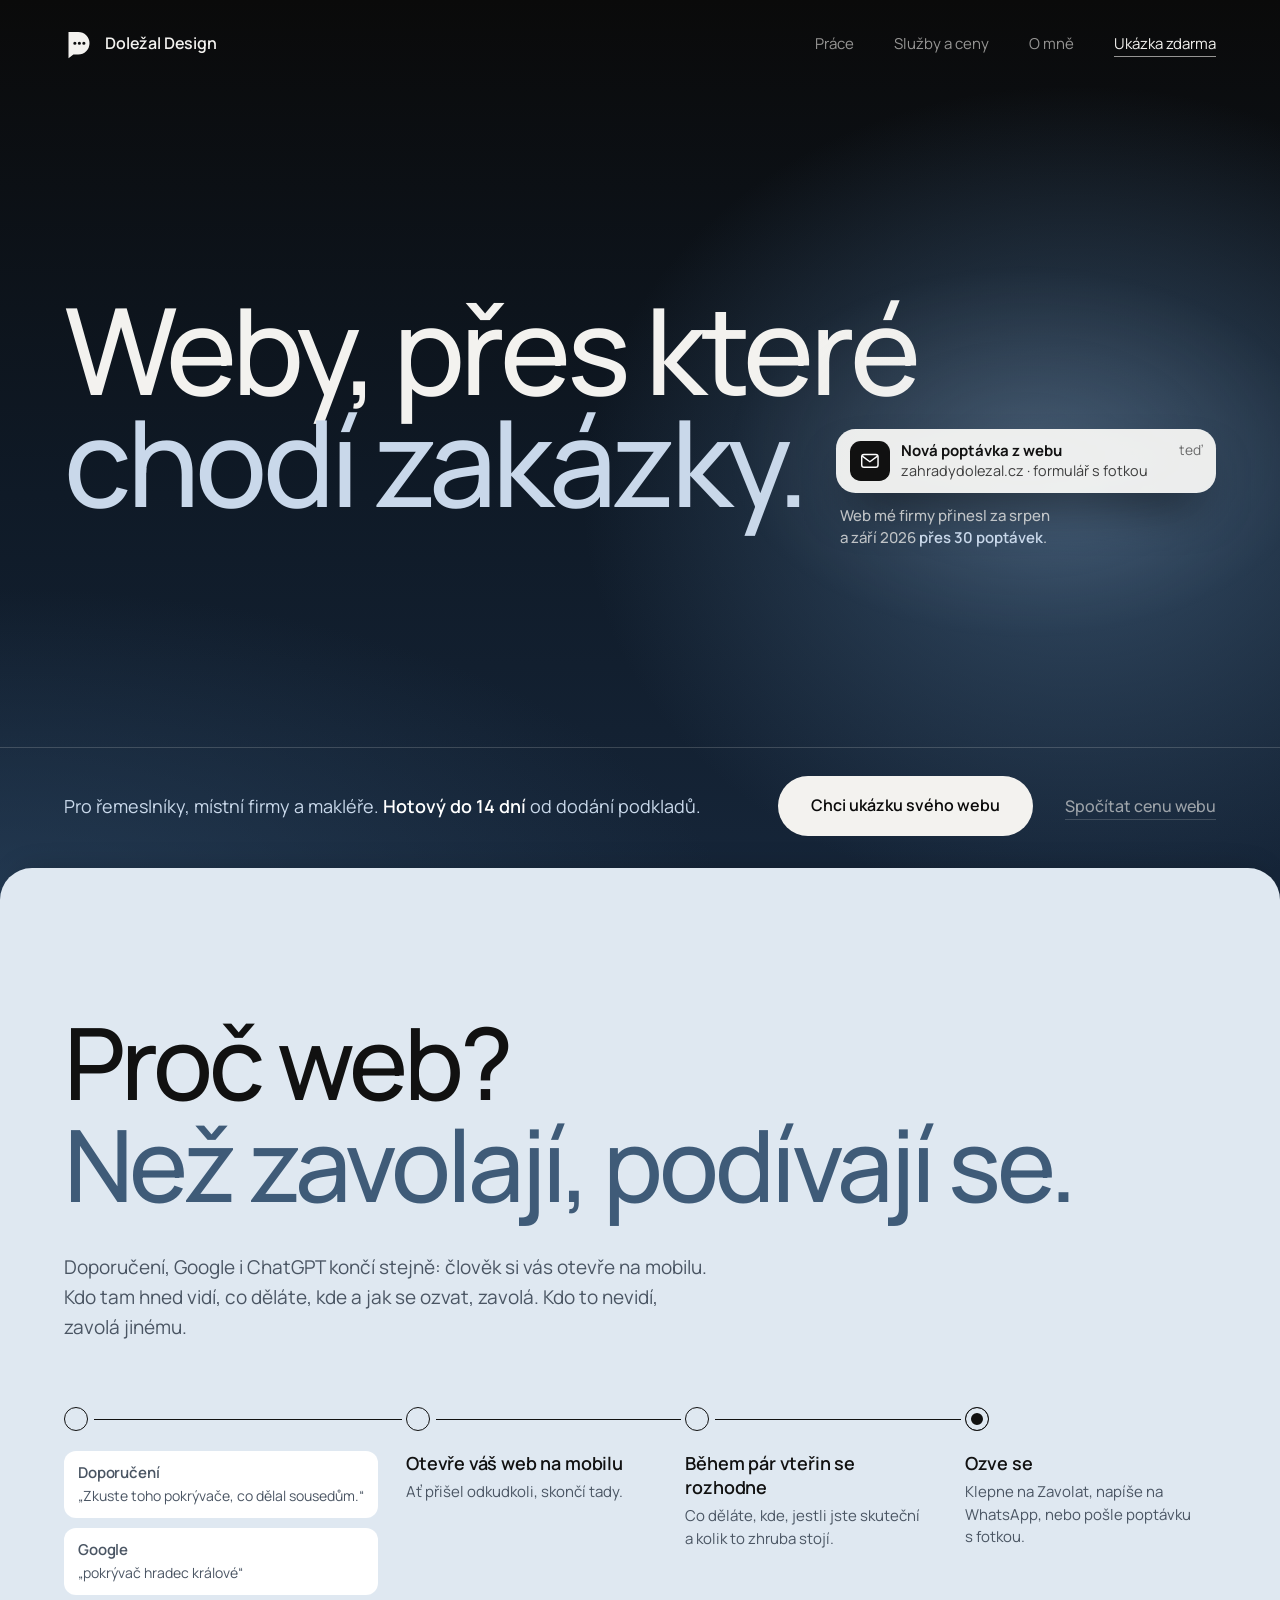
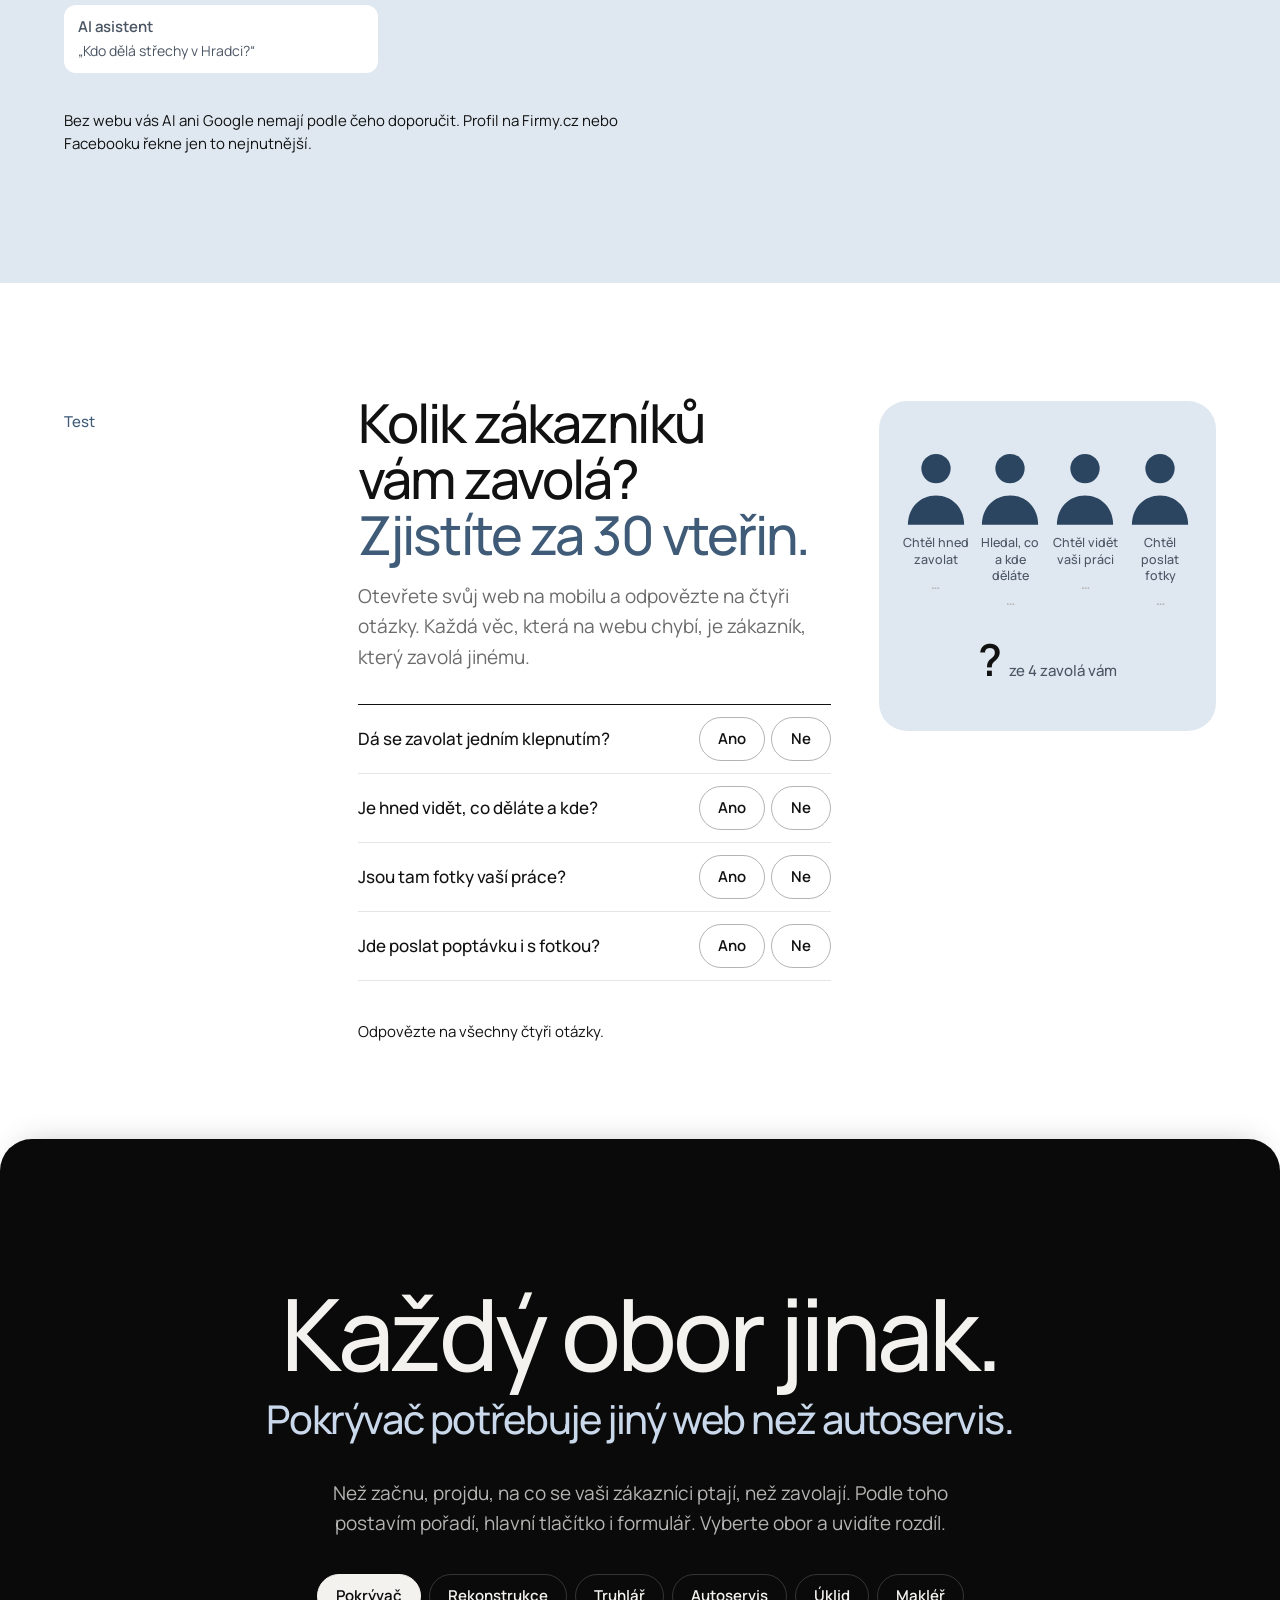
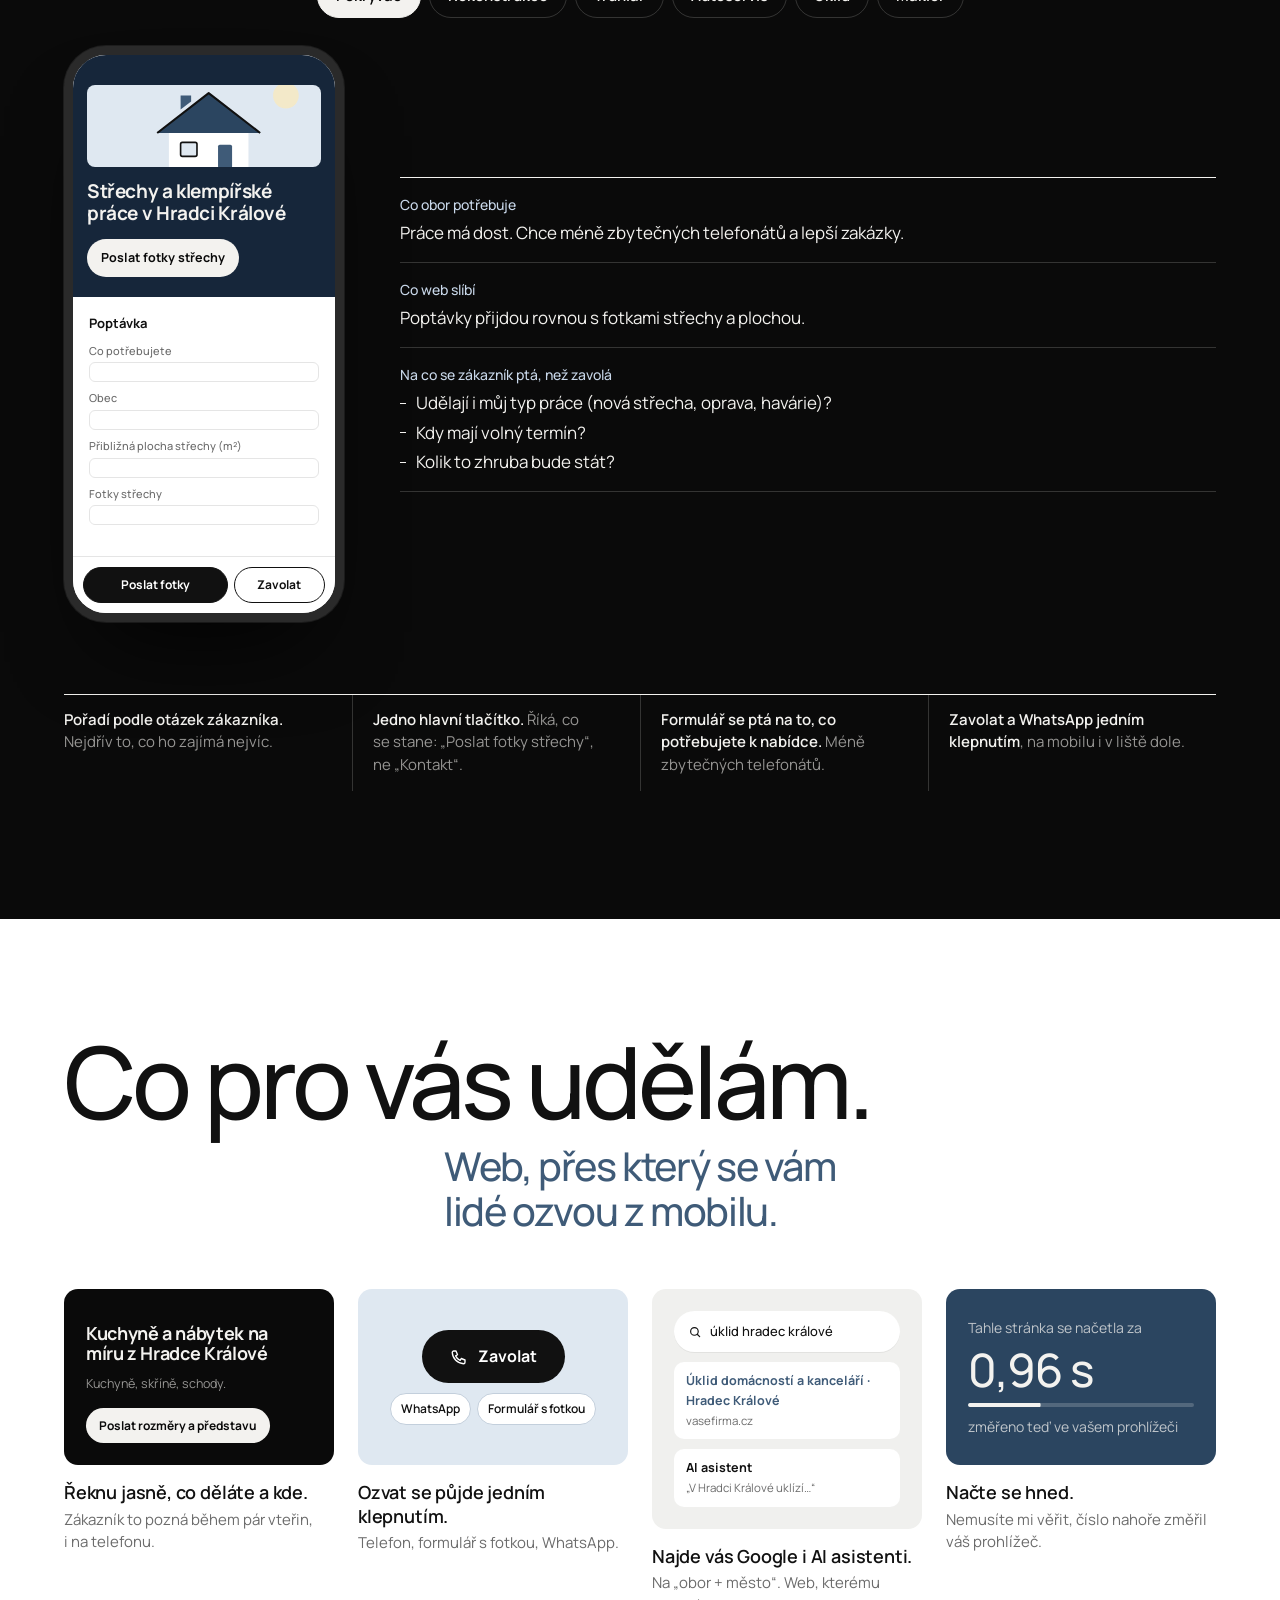
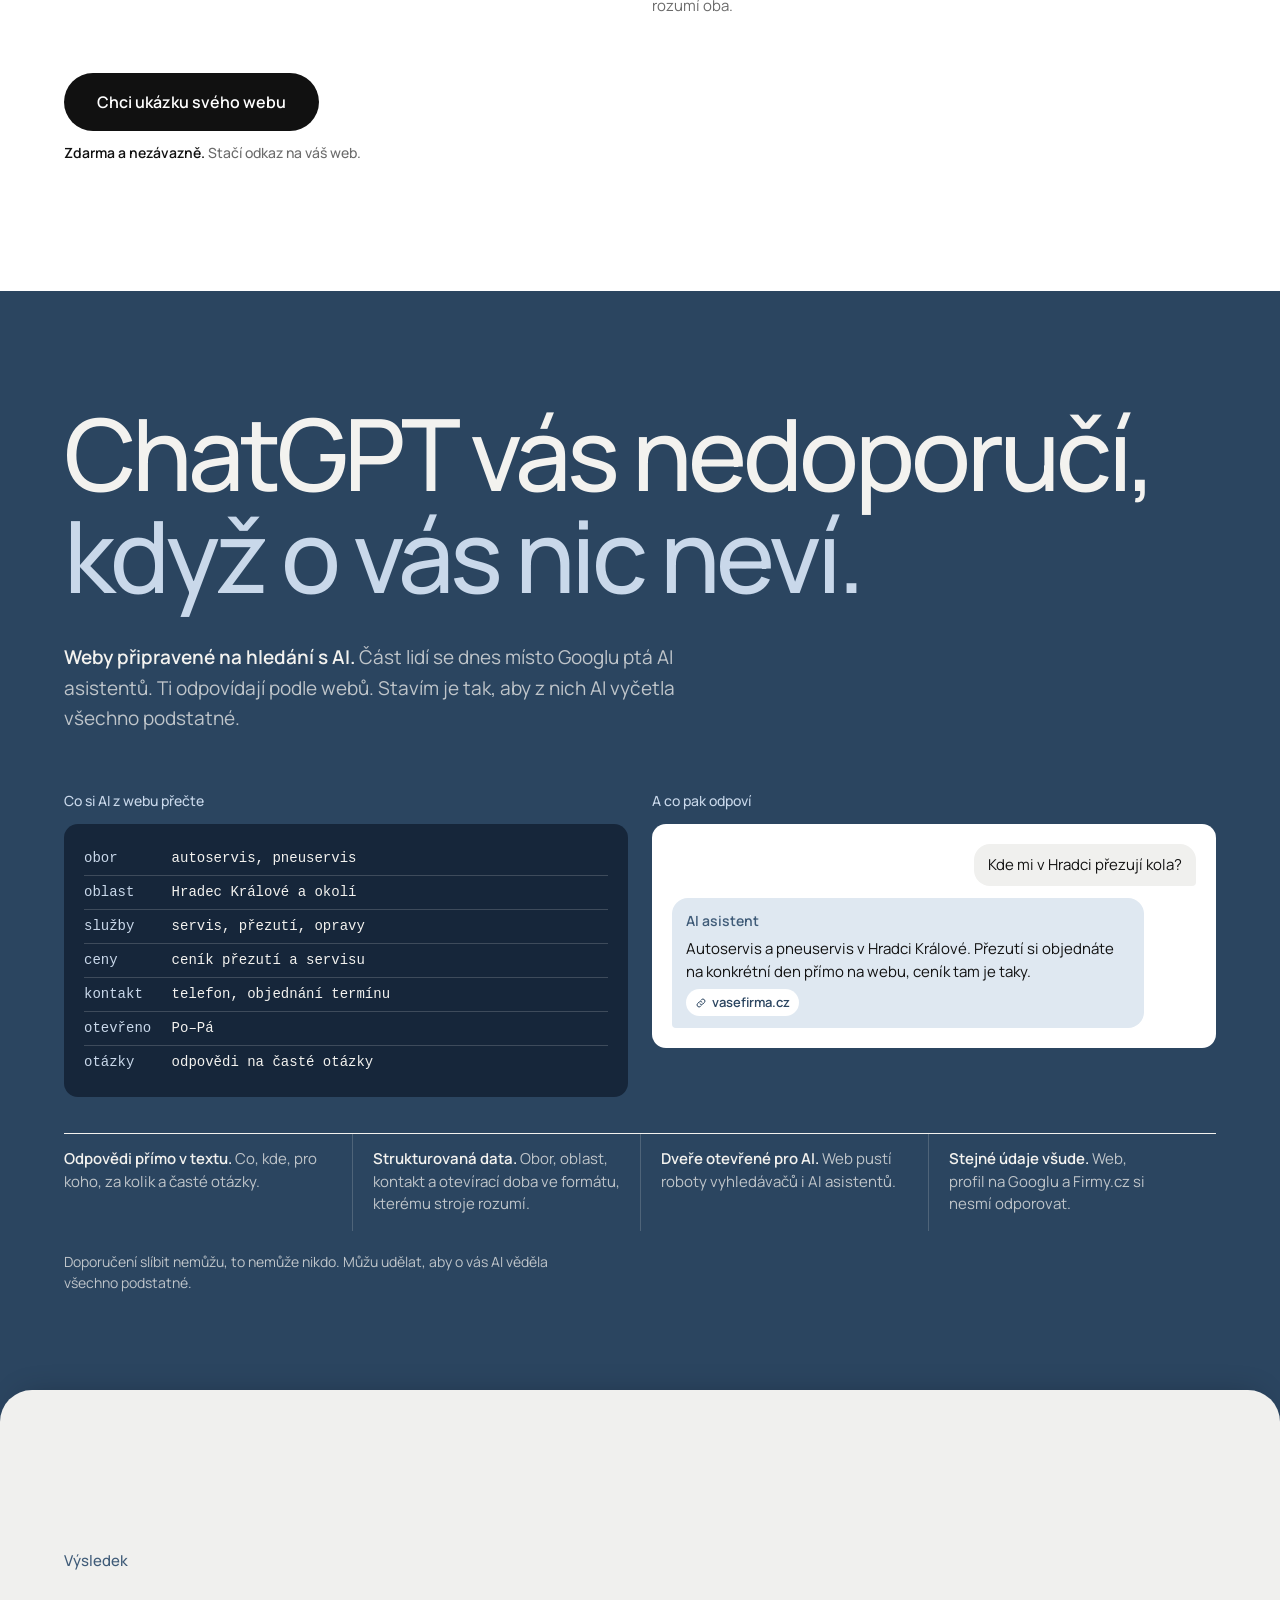
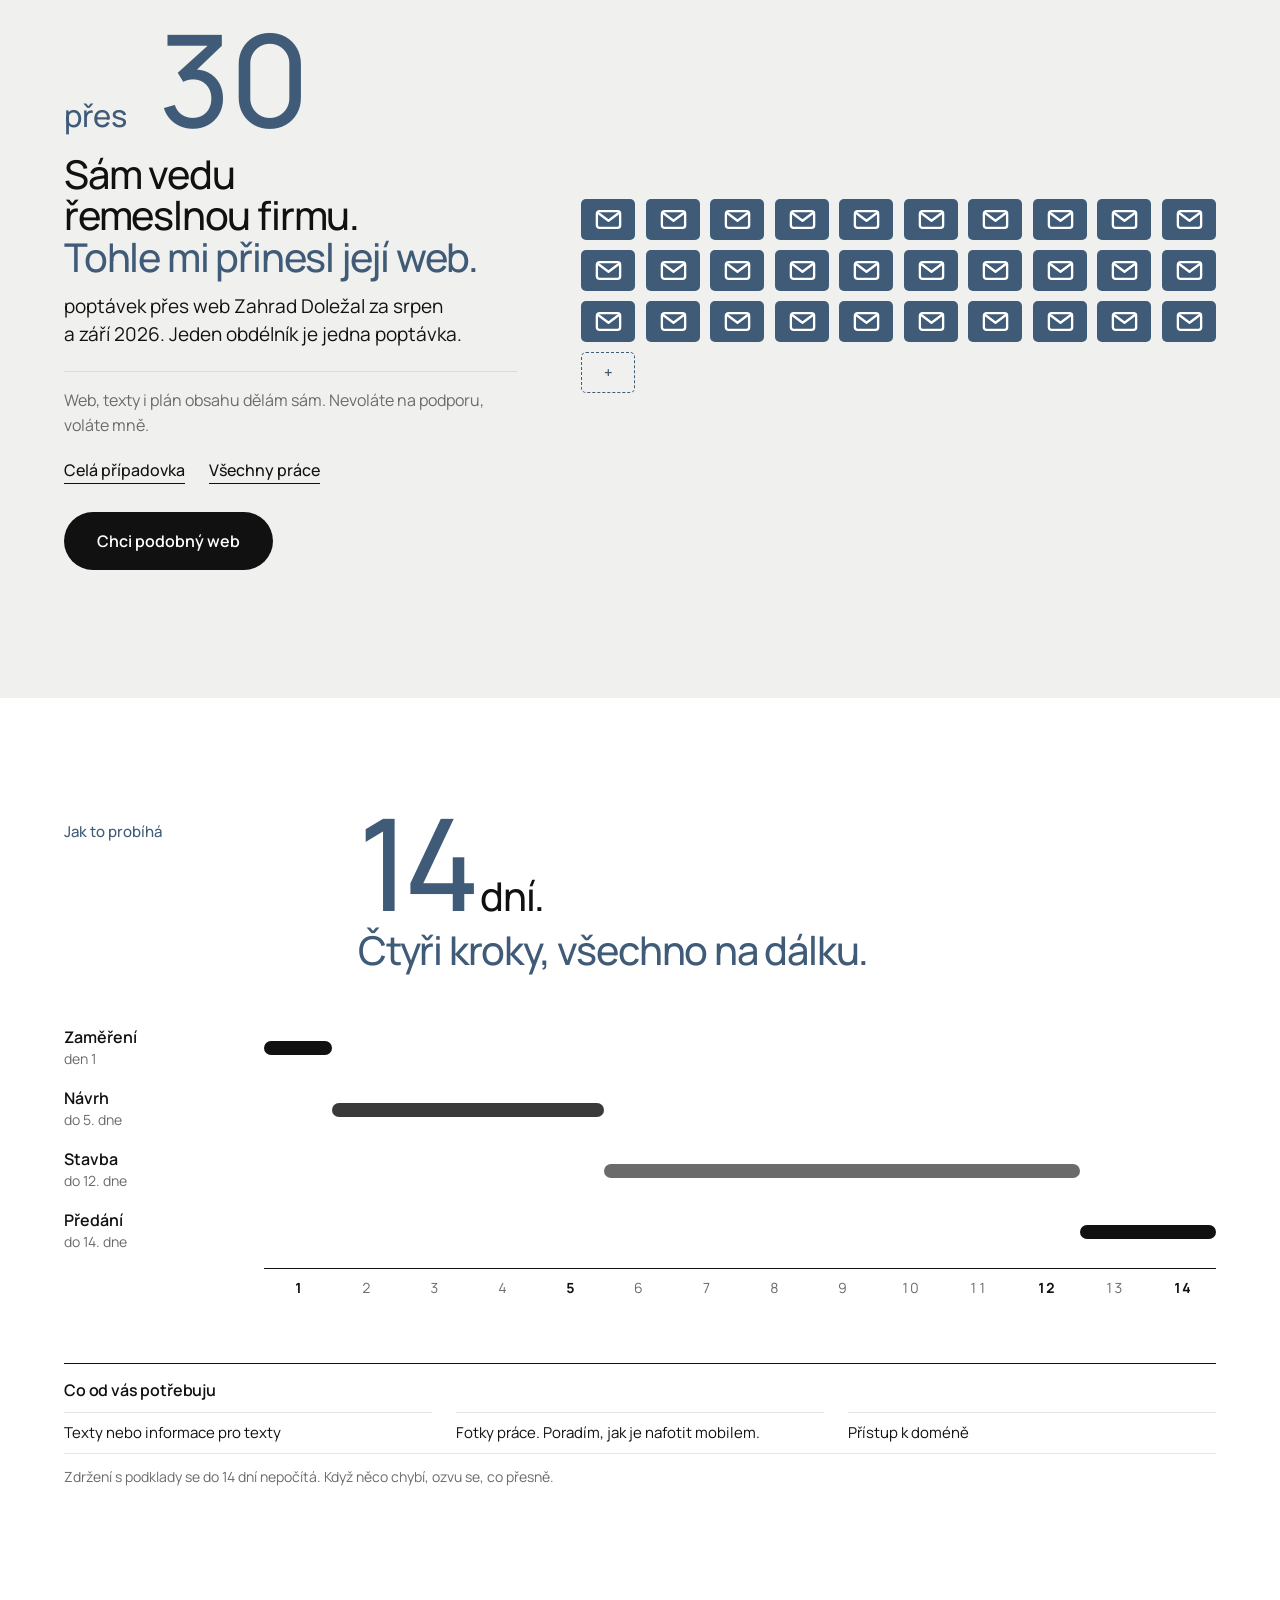
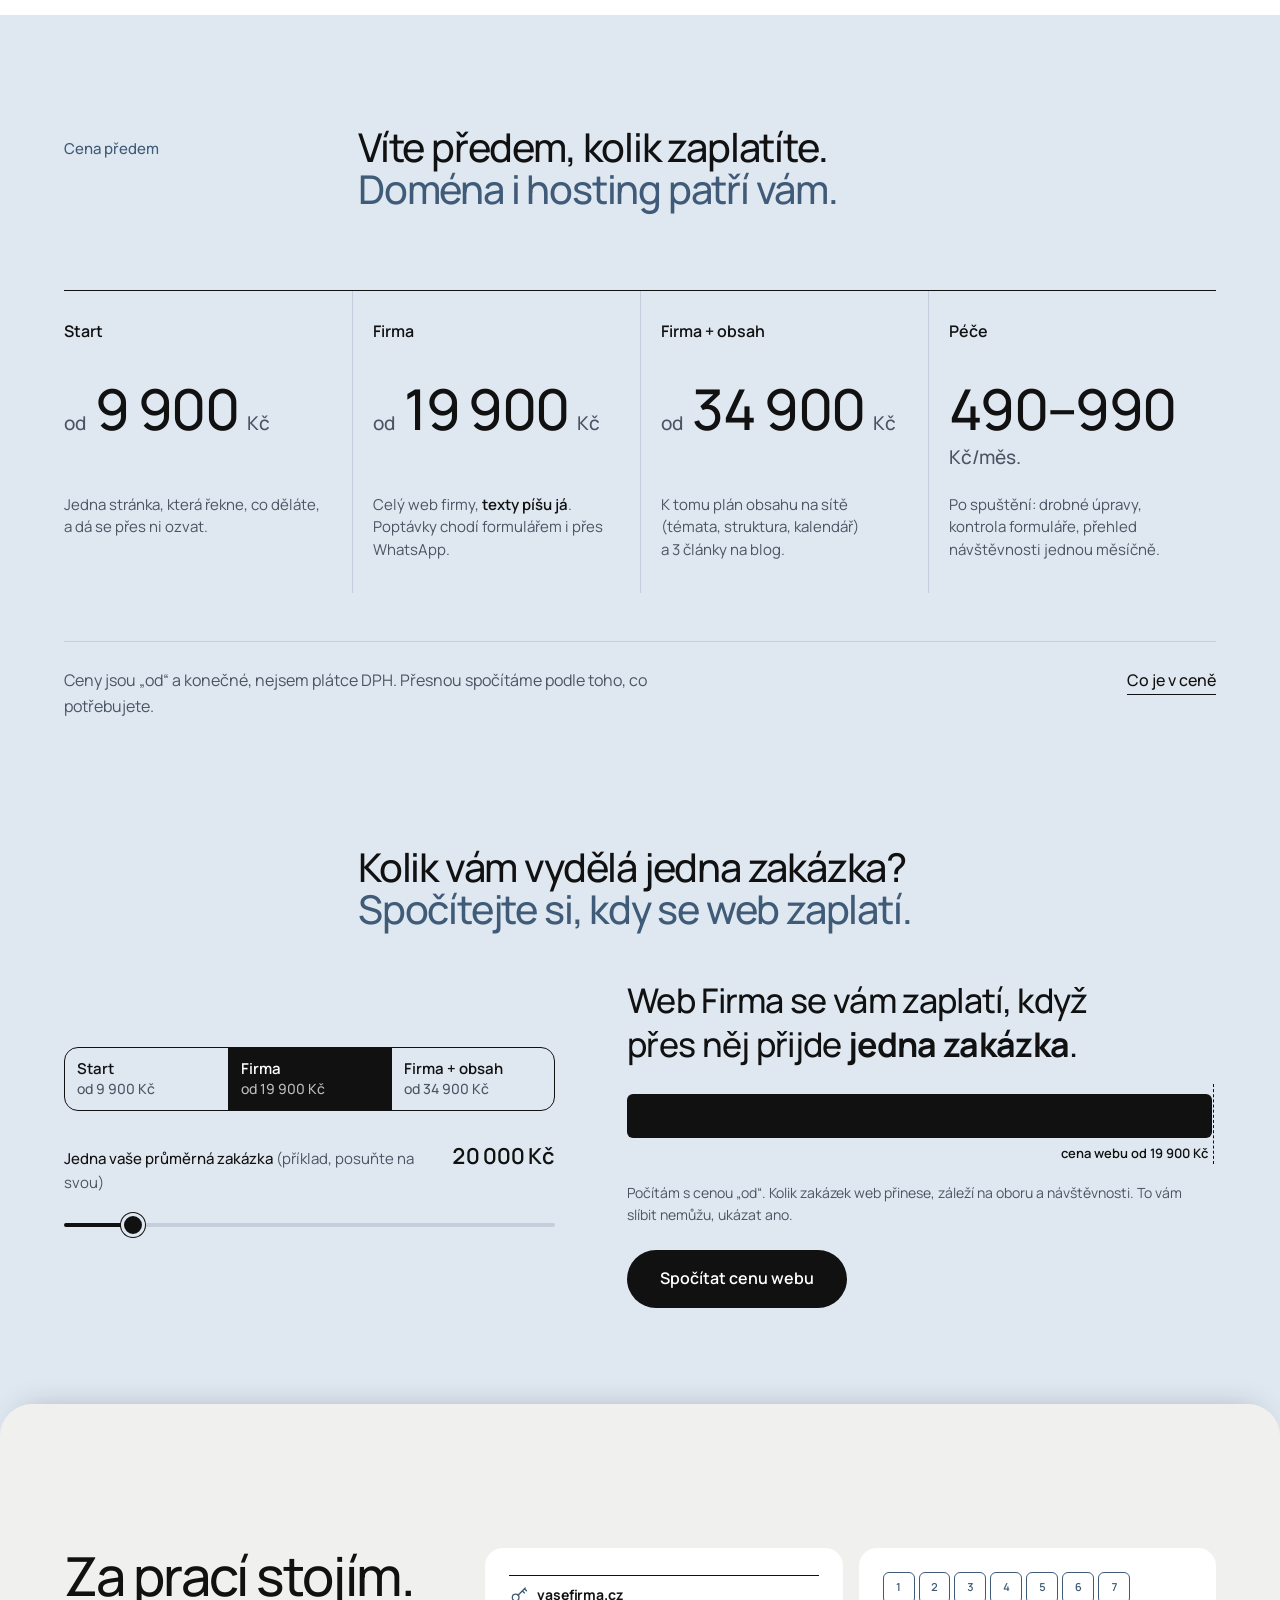
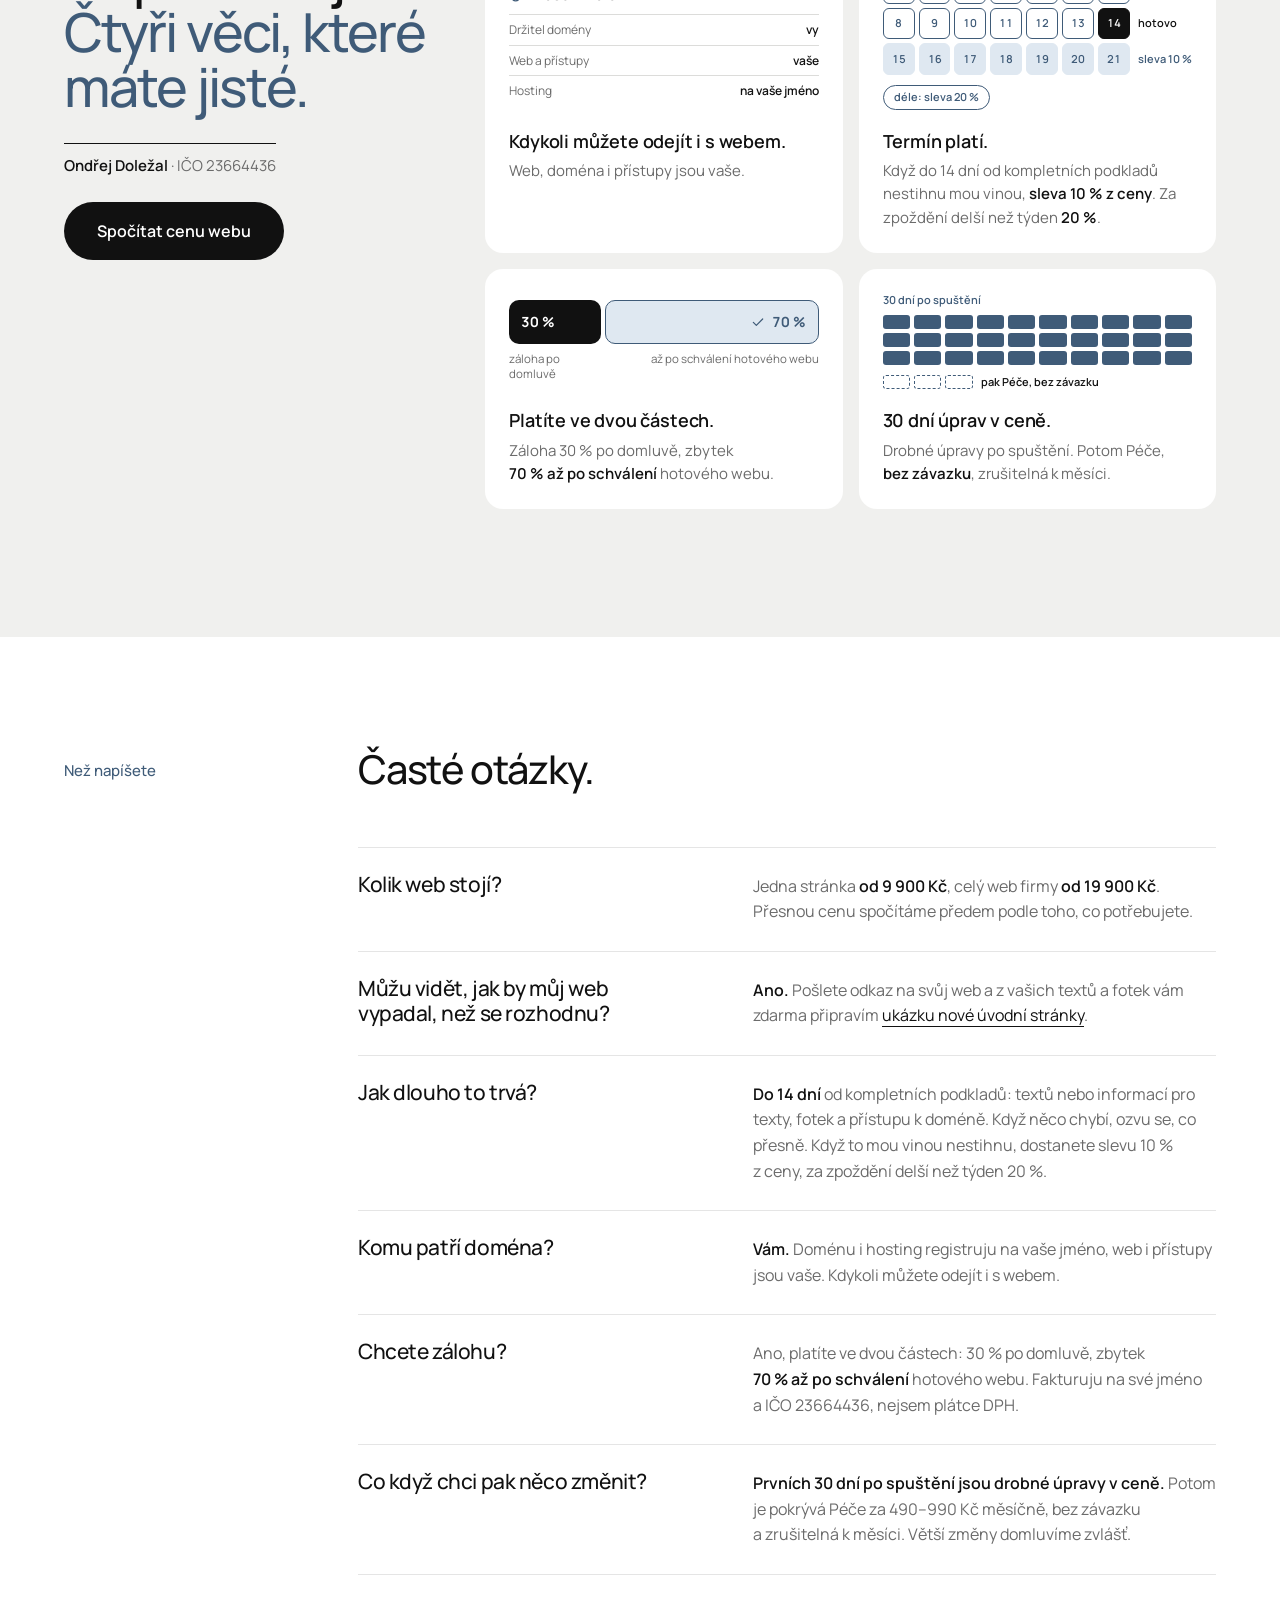
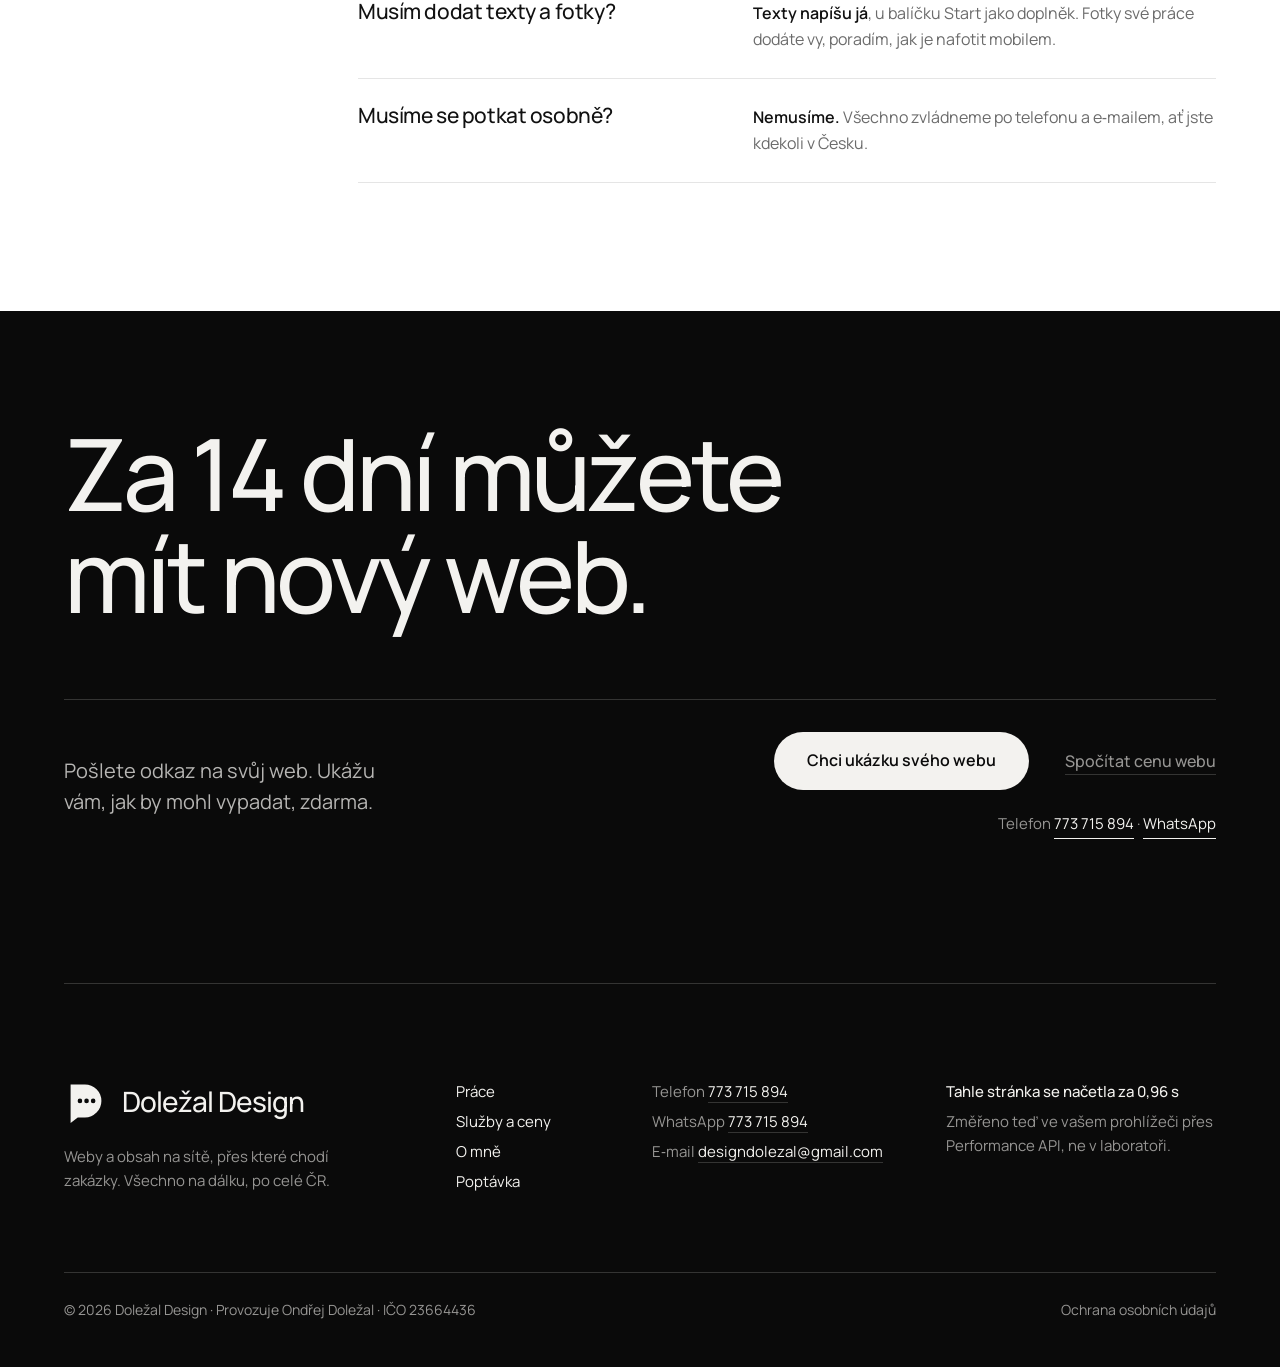
==== index.html @ 2a17288b "Náhled webu dolezaldesign.cz Co-Authored-By: Claude Opus 5.5 <noreply@anthropic.com>" ====
<!doctype html>
<html lang="cs">
<head>
  <meta charset="utf-8">
  <meta name="robots" content="noindex, nofollow">
  <meta name="viewport" content="width=device-width, initial-scale=1, viewport-fit=cover">
  <title>Doležal Design — weby, přes které chodí zakázky | Hradec Králové a celá ČR</title>
  <meta name="description" content="Weby pro řemeslníky, lokální firmy a realitní makléře. Web i plán obsahu na sítě, všechno na dálku, kdekoli v ČR. Hotové do 14 dní od dodání podkladů.">
  <link rel="canonical" href="https://dolezaldesign.cz/">
  <meta property="og:type" content="website">
  <meta property="og:locale" content="cs_CZ">
  <meta property="og:site_name" content="Doležal Design">
  <meta property="og:title" content="Doležal Design — weby, přes které chodí zakázky | Hradec Králové a celá ČR">
  <meta property="og:description" content="Weby pro řemeslníky, lokální firmy a realitní makléře. Web i plán obsahu na sítě, všechno na dálku, kdekoli v ČR. Hotové do 14 dní od dodání podkladů.">
  <meta property="og:url" content="https://dolezaldesign.cz/">
  <meta property="og:image" content="https://dolezaldesign.cz/assets/img/prace/ciste/zd-desktop.webp">
  <meta name="theme-color" content="#0a0a0a">
  <link rel="icon" href="data:image/svg+xml,%3Csvg xmlns='http://www.w3.org/2000/svg' viewBox='0 0 40 40'%3E%3Crect width='40' height='40' rx='9' fill='%23111'/%3E%3Cpath transform='translate(4.4 3.2) scale(.78)' fill='%23fff' fill-rule='evenodd' d='M6 4h13a15 15 0 0 1 0 30h-6.5L6 39ZM12.4 19a2.1 2.1 0 1 0 4.2 0a2.1 2.1 0 1 0-4.2 0ZM18.4 19a2.1 2.1 0 1 0 4.2 0a2.1 2.1 0 1 0-4.2 0ZM24.4 19a2.1 2.1 0 1 0 4.2 0a2.1 2.1 0 1 0-4.2 0Z'/%3E%3C/svg%3E">

  <link rel="preload" href="assets/fonts/Manrope-Variable-latin.woff2" as="font" type="font/woff2" crossorigin>
  <link rel="stylesheet" href="assets/css/tokens.css?v=202610081959">
  <link rel="stylesheet" href="assets/css/main.css?v=202610081959">
  <script type="application/ld+json">
  {
    "@context": "https://schema.org",
    "@type": "ProfessionalService",
    "name": "Doležal Design",
    "url": "https://dolezaldesign.cz/",
    "description": "Weby pro řemeslníky, lokální služby a realitní makléře.",
    "founder": { "@type": "Person", "name": "Ondřej Doležal" },
    "telephone": "+420773715894",
    "email": "designdolezal@gmail.com",
    "areaServed": { "@type": "Country", "name": "Česko" },
    "address": { "@type": "PostalAddress", "addressLocality": "Hradec Králové", "addressCountry": "CZ" }
  }
  </script>
  <script>document.documentElement.classList.add('js')</script>
  <script src="assets/js/main.js?v=202610081959" defer></script>

  <script src="assets/js/uvod.js?v=202610081959" defer></script>
</head>
<body>

  <svg width="0" height="0" style="position:absolute" aria-hidden="true" focusable="false">
    <symbol id="art-strechy" viewBox="0 0 200 96">
      <circle cx="170" cy="22" r="11" fill="#f3e9c9"/>
      <path d="M0 84h200v12H0z" fill="#c9d8ea"/>
      <path d="M70 84V52h68v32z" fill="#fff"/>
      <path d="M80 34V22h9v5" fill="#3f5b78"/>
      <path d="M60 54l44-34 44 34z" fill="#2b4560"/>
      <path d="M60 54l44-34 44 34" fill="none" stroke="#111" stroke-width="1.8" stroke-linejoin="round"/>
      <rect x="80" y="62" width="14" height="12" rx="1.5" fill="#dfe8f1" stroke="#111" stroke-width="1.4"/>
      <rect x="112" y="64" width="12" height="20" rx="1.5" fill="#3f5b78"/>
      <path d="M70 84h68" stroke="#111" stroke-width="1.4"/>
    </symbol>
    <symbol id="art-stavby" viewBox="0 0 200 96">
      <path d="M0 76h200v20H0z" fill="#ebe6dc"/>
      <path d="M28 18h100v58H28z" fill="#fff" stroke="#111" stroke-width="1.4"/>
      <path d="M28 37h100M28 56h100M53 18v58M78 18v58M103 18v58" stroke="#c9d8ea" stroke-width="1.4"/>
      <path d="M0 76h200" stroke="#111" stroke-width="1.4"/>
      <path d="M150 76V46h14" fill="none" stroke="#111" stroke-width="2" stroke-linejoin="round"/>
      <rect x="148" y="32" width="36" height="12" rx="6" fill="#3f5b78" stroke="#111" stroke-width="1.4"/>
      <path d="M158 76l3-14h20l3 14z" fill="#2b4560"/>
    </symbol>
    <symbol id="art-truhlari" viewBox="0 0 200 96">
      <path d="M0 84h200v12H0z" fill="#ebe6dc"/>
      <rect x="40" y="10" width="120" height="24" rx="2" fill="#fff" stroke="#111" stroke-width="1.4"/>
      <path d="M80 10v24M120 10v24" stroke="#111" stroke-width="1.4"/>
      <rect x="34" y="48" width="132" height="6" rx="1" fill="#3f5b78"/>
      <rect x="40" y="54" width="120" height="30" fill="#2b4560"/>
      <path d="M80 54v30M120 54v30" stroke="#dfe8f1" stroke-width="1.4"/>
      <path d="M74 61v8M86 61v8M114 61v8M126 61v8" stroke="#dfe8f1" stroke-width="2" stroke-linecap="round"/>
    </symbol>
    <symbol id="art-auto" viewBox="0 0 200 96">
      <path d="M0 82h200v14H0z" fill="#c9d8ea"/>
      <path d="M40 72v-14c0-4 3-7 7-8l16-3 16-16h40l20 16 18 4c4 1 6 4 6 8v13z" fill="#2b4560" stroke="#111" stroke-width="1.4" stroke-linejoin="round"/>
      <path d="M84 36h16v12H72zM106 36h12l14 12h-26z" fill="#dfe8f1"/>
      <circle cx="72" cy="74" r="10" fill="#111"/><circle cx="72" cy="74" r="4" fill="#dfe8f1"/>
      <circle cx="140" cy="74" r="10" fill="#111"/><circle cx="140" cy="74" r="4" fill="#dfe8f1"/>
    </symbol>
    <symbol id="art-domacnost" viewBox="0 0 200 96">
      <path d="M0 84h200v12H0z" fill="#ebe6dc"/>
      <rect x="34" y="14" width="56" height="50" rx="2" fill="#dfe8f1" stroke="#111" stroke-width="1.4"/>
      <path d="M62 14v50M34 39h56" stroke="#111" stroke-width="1.4"/>
      <path d="M110 20l3 7 7 3-7 3-3 7-3-7-7-3 7-3z" fill="#3f5b78"/>
      <path d="M128 44l2 4 4 2-4 2-2 4-2-4-4-2 4-2z" fill="#3f5b78"/>
      <path d="M160 62L178 10" stroke="#111" stroke-width="2.2" stroke-linecap="round"/>
      <path d="M140 84l4-22h28l4 22z" fill="#2b4560"/>
      <path d="M144 62h28" stroke="#111" stroke-width="1.4"/>
    </symbol>
    <symbol id="art-makler" viewBox="0 0 200 96">
      <path d="M0 84h200v12H0z" fill="#c9d8ea"/>
      <path d="M40 84V50h64v34z" fill="#fff"/>
      <path d="M32 52l40-30 40 30z" fill="#3f5b78"/>
      <path d="M32 52l40-30 40 30" fill="none" stroke="#111" stroke-width="1.8" stroke-linejoin="round"/>
      <rect x="66" y="64" width="12" height="20" fill="#2b4560"/>
      <rect x="46" y="60" width="12" height="10" fill="#dfe8f1" stroke="#111" stroke-width="1.2"/>
      <path d="M156 84V44" stroke="#111" stroke-width="2"/>
      <rect x="122" y="28" width="68" height="24" rx="3" fill="#2b4560"/>
      <text x="156" y="44" text-anchor="middle" font-family="Manrope, Arial, sans-serif" font-size="9.5" font-weight="800" fill="#fff">NA PRODEJ</text>
    </symbol>
    <symbol id="pi-home" viewBox="0 0 24 24"><path d="M3 11l9-7 9 7M5 10v10h14V10M10 20v-6h4v6" fill="none" stroke="currentColor" stroke-width="1.6" stroke-linecap="round" stroke-linejoin="round"/></symbol>
    <symbol id="pi-hammer" viewBox="0 0 24 24"><path d="M14 4l6 6-3 3-6-6zM11 7L3 15l3 3 8-8" fill="none" stroke="currentColor" stroke-width="1.6" stroke-linecap="round" stroke-linejoin="round"/></symbol>
    <symbol id="pi-ladder" viewBox="0 0 24 24"><path d="M8 3L5 21M16 3l3 18M7 8h10M6.3 13h11.4M5.6 18h12.8" fill="none" stroke="currentColor" stroke-width="1.6" stroke-linecap="round" stroke-linejoin="round"/></symbol>
    <symbol id="pi-roof" viewBox="0 0 24 24"><path d="M3 15l9-7 9 7M6 13v6M18 13v6M10 11l2-1.5L14 11" fill="none" stroke="currentColor" stroke-width="1.6" stroke-linecap="round" stroke-linejoin="round"/></symbol>
  </svg>
  <a class="skip" href="#obsah">Přeskočit na obsah</a>

  <header class="top" data-header>
    <div class="wrap top__in">
      <a class="logo" href="./" aria-label="Doležal Design, úvod"><svg class="logo__mk" viewBox="0 0 40 40" aria-hidden="true" focusable="false"><path fill="currentColor" fill-rule="evenodd" d="M6 4h13a15 15 0 0 1 0 30h-6.5L6 39ZM12.4 19a2.1 2.1 0 1 0 4.2 0a2.1 2.1 0 1 0-4.2 0ZM18.4 19a2.1 2.1 0 1 0 4.2 0a2.1 2.1 0 1 0-4.2 0ZM24.4 19a2.1 2.1 0 1 0 4.2 0a2.1 2.1 0 1 0-4.2 0Z"/></svg>Doležal Design</a>
      <nav class="top__nav" id="menu" aria-label="Hlavní">
        <ul>
          <li><a href="prace/">Práce</a></li>
          <li><a href="sluzby-a-ceny/">Služby a&nbsp;ceny</a></li>
          <li><a href="o-mne/">O&nbsp;mně</a></li>
          <li class="top__cta"><a href="ukazka/">Ukázka zdarma</a></li>
        </ul>
      </nav>
      <button class="menu-btn" type="button" aria-expanded="false" aria-controls="menu" data-menu-btn><span data-menu-label>Menu</span></button>
    </div>
  </header>

  <main id="obsah">

    <section class="scene" aria-labelledby="hero-title">
      <div class="scene__frame">
        <div class="scene__titles">
          <h1 class="hero-title" id="hero-title"><span>Weby, přes které</span> <span class="hero-title__2">chodí zakázky.</span></h1>
          <div class="toast">
            <span class="notif" data-notif aria-hidden="true">
              <span class="notif__icon"><svg viewBox="0 0 24 24" fill="none" stroke="currentColor" stroke-width="1.6" stroke-linecap="round" stroke-linejoin="round"><rect x="3" y="5" width="18" height="14" rx="2.5"/><path d="m4 7 8 6 8-6"/></svg></span>
              <span class="notif__body">
                <span class="notif__top"><b>Nová poptávka z&nbsp;webu</b><span>teď</span></span>
                <span class="notif__text">zahradydolezal.cz · formulář s&nbsp;fotkou</span>
              </span>
            </span>
            <p class="proof">Web mé firmy přinesl za srpen a&nbsp;září 2026 <b>přes 30&nbsp;poptávek</b>.</p>
          </div>
        </div>
        <div class="scene__rail">
          <div class="wrap bar">
            <p class="sub">Pro řemeslníky, místní firmy a&nbsp;makléře. <em>Hotový do&nbsp;14&nbsp;dní</em> od&nbsp;dodání podkladů.</p>
            <div class="actions">
              <a class="btn btn--light" href="ukazka/">Chci ukázku svého webu</a>
              <a class="link link--dim" href="poptavka/">Spočítat cenu webu</a>
            </div>
          </div>
        </div>
      </div>
    </section>

    <section class="sheet sheet--sky sheet--break" id="proc-web" aria-labelledby="why-web-title">
      <div class="wrap grid">
        <div class="content content--full">
          <h2 class="h2 h2--big" id="why-web-title">Proč web? <i>Než zavolají, podívají se.</i></h2>
          <p class="text">Doporučení, Google i&nbsp;ChatGPT končí stejně: člověk si vás otevře na mobilu. Kdo tam hned vidí, co děláte, kde a&nbsp;jak se ozvat, zavolá. Kdo to nevidí, zavolá jinému.</p>
        </div>
        <ol class="path">
          <li class="path__start">
            <span class="path__lane"><b>Doporučení</b><span>„Zkuste toho pokrývače, co dělal sousedům.“</span></span>
            <span class="path__lane"><b>Google</b><span>„pokrývač hradec králové“</span></span>
            <span class="path__lane"><b>AI asistent</b><span>„Kdo dělá střechy v&nbsp;Hradci?“</span></span>
          </li>
          <li><b>Otevře váš web na mobilu</b><span>Ať přišel odkudkoli, skončí tady.</span></li>
          <li><b>Během pár vteřin se rozhodne</b><span>Co děláte, kde, jestli jste skuteční a&nbsp;kolik to zhruba stojí.</span></li>
          <li class="path__end"><b>Ozve se</b><span>Klepne na Zavolat, napíše na WhatsApp, nebo pošle poptávku s&nbsp;fotkou.</span></li>
        </ol>
        <p class="path__note">Bez webu vás AI ani Google nemají podle čeho doporučit. Profil na Firmy.cz nebo Facebooku řekne jen to nejnutnější.</p>
      </div>
    </section>

    <section class="sheet sheet--paper sheet--hold" id="test" aria-labelledby="test-title">
      <div class="wrap grid">
        <p class="label label--side">Test</p>
        <div class="test test--head">
          <div class="test__copy">
            <h2 class="h2" id="test-title">Kolik zákazníků vám zavolá? <i>Zjistíte za 30&nbsp;vteřin.</i></h2>
            <p class="text">Otevřete svůj web na mobilu a&nbsp;odpovězte na čtyři otázky. Každá věc, která na webu chybí, je zákazník, který zavolá jinému.</p>
            <form class="quiz" data-quiz>
              <div class="quiz__q" role="radiogroup" aria-labelledby="q-call">
                <span class="quiz__l" id="q-call">Dá se zavolat jedním klepnutím?</span>
                <span class="quiz__o"><label><input type="radio" name="call" value="1"><span>Ano</span></label><label><input type="radio" name="call" value="0"><span>Ne</span></label></span>
              </div>
              <div class="quiz__q" role="radiogroup" aria-labelledby="q-what">
                <span class="quiz__l" id="q-what">Je hned vidět, co děláte a&nbsp;kde?</span>
                <span class="quiz__o"><label><input type="radio" name="what" value="1"><span>Ano</span></label><label><input type="radio" name="what" value="0"><span>Ne</span></label></span>
              </div>
              <div class="quiz__q" role="radiogroup" aria-labelledby="q-photos">
                <span class="quiz__l" id="q-photos">Jsou tam fotky vaší práce?</span>
                <span class="quiz__o"><label><input type="radio" name="photos" value="1"><span>Ano</span></label><label><input type="radio" name="photos" value="0"><span>Ne</span></label></span>
              </div>
              <div class="quiz__q" role="radiogroup" aria-labelledby="q-form">
                <span class="quiz__l" id="q-form">Jde poslat poptávku i&nbsp;s&nbsp;fotkou?</span>
                <span class="quiz__o"><label><input type="radio" name="form" value="1"><span>Ano</span></label><label><input type="radio" name="form" value="0"><span>Ne</span></label></span>
              </div>
            </form>
          </div>

          <div class="test__proof" aria-hidden="true">
            <div class="crowd" data-crowd>
              <ul class="crowd__people">
                <li data-show="call"><span class="crowd__fig"><svg viewBox="0 0 54 64" fill="currentColor"><circle cx="27" cy="16" r="12"/><path d="M4 62c0-14 10-24 23-24s23 10 23 24z"/></svg></span><span class="crowd__why">Chtěl hned zavolat</span><span class="crowd__res"></span></li>
                <li data-show="what"><span class="crowd__fig"><svg viewBox="0 0 54 64" fill="currentColor"><circle cx="27" cy="16" r="12"/><path d="M4 62c0-14 10-24 23-24s23 10 23 24z"/></svg></span><span class="crowd__why">Hledal, co a&nbsp;kde děláte</span><span class="crowd__res"></span></li>
                <li data-show="photos"><span class="crowd__fig"><svg viewBox="0 0 54 64" fill="currentColor"><circle cx="27" cy="16" r="12"/><path d="M4 62c0-14 10-24 23-24s23 10 23 24z"/></svg></span><span class="crowd__why">Chtěl vidět vaši práci</span><span class="crowd__res"></span></li>
                <li data-show="form"><span class="crowd__fig"><svg viewBox="0 0 54 64" fill="currentColor"><circle cx="27" cy="16" r="12"/><path d="M4 62c0-14 10-24 23-24s23 10 23 24z"/></svg></span><span class="crowd__why">Chtěl poslat fotky</span><span class="crowd__res"></span></li>
              </ul>
              <p class="crowd__score"><b data-crowd-score>?</b> <span>ze 4 zavolá vám</span></p>
            </div>
          </div>
          <div class="verdict" aria-live="polite">
            <p class="verdict__score"><b data-score>0</b><span>ze 4</span></p>
            <p class="verdict__text" data-verdict-text>Odpovězte na všechny čtyři otázky.</p>
            <a class="btn verdict__cta" href="ukazka/" data-verdict-cta>Chci ukázku svého webu</a>
          </div>
        </div>
      </div>
    </section>

    <section class="sheet sheet--night sheet--break" id="obory" aria-labelledby="trades-title">
      <div class="wrap grid">
        <div class="content content--full head--center">
          <h2 class="h2 h2--split" id="trades-title">Každý obor jinak. <i>Pokrývač potřebuje jiný web než autoservis.</i></h2>
          <p class="text">Než začnu, projdu, na co se vaši zákazníci ptají, než zavolají. Podle toho postavím pořadí, hlavní tlačítko i&nbsp;formulář.<span class="js-only"> Vyberte obor a&nbsp;uvidíte rozdíl.</span></p>
        </div>
        <div class="trades">
          <div class="trades__pick js-only" role="radiogroup" aria-label="Obor" data-trades></div>
          <div class="trades__view">
            <div class="tphone" data-tphone aria-hidden="true">
              <div class="tphone__hero">
                <svg class="tphone__art" viewBox="0 0 200 96" preserveAspectRatio="xMidYMid slice" data-t="art"><use href="#art-strechy"/></svg>
                <span class="tphone__h" data-t="hero">Střechy a&nbsp;klempířské práce v&nbsp;Hradci Králové</span>
                <span class="tphone__cta" data-t="cta">Poslat fotky střechy</span>
              </div>
              <div class="tphone__form">
                <span class="tphone__ft">Poptávka</span>
                <ul data-t="fields"><li>Co potřebujete</li><li>Obec</li><li>Přibližná plocha střechy (m²)</li><li>Fotky střechy</li></ul>
              </div>
              <div class="tphone__dock" data-t="dock"><span>Poslat fotky</span><span>Zavolat</span></div>
            </div>
            <dl class="trades__why" aria-live="polite">
              <div><dt>Co obor potřebuje</dt><dd data-t="need">Práce má dost. Chce méně zbytečných telefonátů a&nbsp;lepší zakázky.</dd></div>
              <div><dt>Co web slíbí</dt><dd data-t="promise">Poptávky přijdou rovnou s&nbsp;fotkami střechy a&nbsp;plochou.</dd></div>
              <div><dt>Na co se zákazník ptá, než zavolá</dt><dd><ul data-t="asks"><li>Udělají i&nbsp;můj typ práce (nová střecha, oprava, havárie)?</li><li>Kdy mají volný termín?</li><li>Kolik to zhruba bude stát?</li></ul></dd></div>
            </dl>
          </div>
          <ul class="method">
            <li><b>Pořadí podle otázek zákazníka.</b> Nejdřív to, co ho zajímá nejvíc.</li>
            <li><b>Jedno hlavní tlačítko.</b> Říká, co se stane: „Poslat fotky střechy“, ne „Kontakt“.</li>
            <li><b>Formulář se ptá na to, co potřebujete k&nbsp;nabídce.</b> Méně zbytečných telefonátů.</li>
            <li><b>Zavolat a&nbsp;WhatsApp jedním klepnutím</b>, na mobilu i&nbsp;v&nbsp;liště dole.</li>
          </ul>
        </div>
      </div>
    </section>

    <section class="sheet sheet--paper" id="co-udelam" aria-labelledby="offer-title">
      <div class="wrap grid">
        <div class="content content--full">
          <h2 class="h2 h2--stagger" id="offer-title">Co pro vás udělám. <i>Web, přes který se vám lidé ozvou z&nbsp;mobilu.</i></h2>
        </div>
        <ul class="vig">
          <li>
            <div class="vig__art vig__art--hero" aria-hidden="true">
              <span class="vh__h">Kuchyně a&nbsp;nábytek na míru z&nbsp;Hradce Králové</span>
              <span class="vh__s">Kuchyně, skříně, schody.</span>
              <span class="vh__b">Poslat rozměry a&nbsp;představu</span>
            </div>
            <p><strong>Řeknu jasně, co děláte a&nbsp;kde.</strong> Zákazník to pozná během pár vteřin, i&nbsp;na telefonu.</p>
          </li>
          <li data-tap-item>
            <div class="vig__art vig__art--tap" aria-hidden="true">
              <span class="tap" data-tap><svg viewBox="0 0 24 24" width="18" height="18" fill="none" stroke="currentColor" stroke-width="1.8" stroke-linecap="round" stroke-linejoin="round"><path d="M5 4h3l2 5-2.5 1.5a11 11 0 0 0 6 6L15 14l5 2v3a2 2 0 0 1-2 2A16 16 0 0 1 3 6a2 2 0 0 1 2-2"/></svg>Zavolat</span>
              <span class="tap__alt"><span>WhatsApp</span><span>Formulář s&nbsp;fotkou</span></span>
            </div>
            <p><strong>Ozvat se půjde jedním klepnutím.</strong> Telefon, formulář s&nbsp;fotkou, WhatsApp.</p>
          </li>
          <li>
            <div class="vig__art vig__art--search" aria-hidden="true">
              <span class="sq"><svg viewBox="0 0 24 24" width="14" height="14" fill="none" stroke="currentColor" stroke-width="2" stroke-linecap="round"><circle cx="11" cy="11" r="6.5"/><path d="m20 20-4.2-4.2"/></svg><span>úklid hradec králové</span></span>
              <span class="sr"><b>Úklid domácností a&nbsp;kanceláří · Hradec Králové</b><span>vasefirma.cz</span></span>
              <span class="sr sr--ai"><b>AI asistent</b><span>„V&nbsp;Hradci Králové uklízí…“</span></span>
            </div>
            <p><strong>Najde vás Google i&nbsp;AI asistenti.</strong> Na „obor&nbsp;+&nbsp;město“. Web, kterému rozumí oba.</p>
          </li>
          <li>
            <div class="vig__art vig__art--speed">
              <p class="sp__label">Tahle stránka se načetla za</p>
              <p class="sp__num"><span data-loadtime>—</span><span class="sp__unit">&nbsp;s</span></p>
              <span class="sp__bar" aria-hidden="true"><span data-loadbar></span></span>
              <p class="sp__note">změřeno teď ve vašem prohlížeči</p>
            </div>
            <p><strong>Načte se hned.</strong> Nemusíte mi věřit, číslo nahoře změřil váš prohlížeč.</p>
          </li>
        </ul>
        <div class="go">
          <a class="btn" href="ukazka/">Chci ukázku svého webu</a>
          <p class="go__note"><em>Zdarma a&nbsp;nezávazně.</em> Stačí odkaz na váš web.</p>
        </div>
      </div>
    </section>

    <section class="sheet sheet--deep sheet--hold" id="ai" aria-labelledby="ai-title">
      <div class="wrap grid">
        <div class="content content--full">
          <h2 class="h2 h2--big h2--flow" id="ai-title">ChatGPT vás nedoporučí, <i>když o&nbsp;vás nic neví.</i></h2>
          <p class="text"><em>Weby připravené na hledání s&nbsp;AI.</em> Část lidí se dnes místo Googlu ptá AI asistentů. Ti odpovídají podle webů. Stavím je tak, aby z&nbsp;nich AI vyčetla všechno podstatné.</p>
        </div>

        <div class="reads">
          <figure class="reads__pane">
            <figcaption>Co si AI z&nbsp;webu přečte</figcaption>
            <dl class="reads__ai">
              <div><dt>obor</dt><dd>autoservis, pneuservis</dd></div>
              <div><dt>oblast</dt><dd>Hradec Králové a&nbsp;okolí</dd></div>
              <div><dt>služby</dt><dd>servis, přezutí, opravy</dd></div>
              <div><dt>ceny</dt><dd>ceník přezutí a&nbsp;servisu</dd></div>
              <div><dt>kontakt</dt><dd>telefon, objednání termínu</dd></div>
              <div><dt>otevřeno</dt><dd>Po–Pá</dd></div>
              <div><dt>otázky</dt><dd>odpovědi na časté otázky</dd></div>
            </dl>
          </figure>
          <figure class="reads__pane">
            <figcaption>A&nbsp;co pak odpoví</figcaption>
            <div class="chat" aria-hidden="true">
              <p class="chat__q">Kde mi v&nbsp;Hradci přezují kola?</p>
              <div class="chat__a">
                <span class="chat__who">AI asistent</span>
                <p>Autoservis a&nbsp;pneuservis v&nbsp;Hradci Králové. Přezutí si objednáte na konkrétní den přímo na webu, ceník tam je taky.</p>
                <span class="chat__src"><svg viewBox="0 0 24 24" width="12" height="12" fill="none" stroke="currentColor" stroke-width="2" stroke-linecap="round" stroke-linejoin="round"><path d="M10 14a4 4 0 0 0 5.7 0l3-3a4 4 0 0 0-5.7-5.7l-1 1"/><path d="M14 10a4 4 0 0 0-5.7 0l-3 3a4 4 0 0 0 5.7 5.7l1-1"/></svg>vasefirma.cz</span>
              </div>
            </div>
          </figure>
        </div>
        <ul class="method method--ai">
          <li><b>Odpovědi přímo v&nbsp;textu.</b> Co, kde, pro koho, za kolik a&nbsp;časté otázky.</li>
          <li><b>Strukturovaná data.</b> Obor, oblast, kontakt a&nbsp;otevírací doba ve formátu, kterému stroje rozumí.</li>
          <li><b>Dveře otevřené pro AI.</b> Web pustí roboty vyhledávačů i&nbsp;AI asistentů.</li>
          <li><b>Stejné údaje všude.</b> Web, profil na Googlu a&nbsp;Firmy.cz si nesmí odporovat.</li>
        </ul>
        <p class="fine">Doporučení slíbit nemůžu, to nemůže nikdo. Můžu udělat, aby o&nbsp;vás AI věděla všechno podstatné.</p>
      </div>
    </section>

    <section class="sheet sheet--sand sheet--break" id="prace" aria-labelledby="work-title">
      <div class="wrap grid">
        <p class="label label--side">Výsledek</p>
        <div class="inbox" data-inbox>
          <div class="inbox__head">
            <p class="inbox__num"><small>přes</small>30</p>
            <h2 class="h2 h2--minor inbox__title" id="work-title">Sám vedu řemeslnou firmu. <i>Tohle mi přinesl její web.</i></h2>
            <p class="inbox__cap">poptávek přes web Zahrad Doležal za srpen a&nbsp;září 2026. Jeden obdélník je jedna poptávka.</p>
          </div>
          <div class="inbox__more">
            <p class="inbox__me">Web, texty i&nbsp;plán obsahu dělám sám. Nevoláte na podporu, voláte mně.</p>
            <p class="inbox__links"><a class="link" href="prace/zahrady-dolezal/">Celá případovka</a><a class="link" href="prace/">Všechny práce</a></p>
            <p class="inbox__go"><a class="btn" href="ukazka/">Chci podobný web</a></p>
          </div>
          <ul class="inbox__grid" aria-hidden="true">
            <li></li><li></li><li></li><li></li><li></li><li></li><li></li><li></li><li></li><li></li>
            <li></li><li></li><li></li><li></li><li></li><li></li><li></li><li></li><li></li><li></li>
            <li></li><li></li><li></li><li></li><li></li><li></li><li></li><li></li><li></li><li></li>
            <li class="more">+</li>
          </ul>
        </div>
      </div>
    </section>

    <section class="sheet sheet--paper" id="postup" aria-labelledby="steps-title">
      <div class="wrap grid">
        <p class="label label--side">Jak to probíhá</p>
        <div class="content">
          <h2 class="h2 h2--minor h2--numeral" id="steps-title"><span class="h2__num">14</span>&nbsp;dní. <i>Čtyři kroky, všechno na&nbsp;dálku.</i></h2>
        </div>

        <div class="ruler" data-ruler role="img" aria-label="Časová osa 14 dní: zaměření den 1, návrh do 5. dne, stavba do 12. dne, předání do 14. dne">
          <div class="ruler__spans">
            <span class="rs rs--1"><b>Zaměření</b><small>den 1</small></span>
            <span class="rs rs--2"><b>Návrh</b><small>do 5. dne</small></span>
            <span class="rs rs--3"><b>Stavba</b><small>do 12. dne</small></span>
            <span class="rs rs--4"><b>Předání</b><small>do 14. dne</small></span>
          </div>
          <div class="ruler__ticks"><span class="key">1</span><span>2</span><span>3</span><span>4</span><span class="key">5</span><span>6</span><span>7</span><span>8</span><span>9</span><span>10</span><span>11</span><span class="key">12</span><span>13</span><span class="key">14</span></div>
        </div>
        <div class="needs">
          <h3 class="needs__title">Co od vás potřebuju</h3>
          <ul class="needs__list">
            <li>Texty nebo informace pro texty</li>
            <li>Fotky práce. Poradím, jak je nafotit mobilem.</li>
            <li>Přístup k&nbsp;doméně</li>
          </ul>
          <p class="needs__note">Zdržení s&nbsp;podklady se do 14&nbsp;dní nepočítá. Když něco chybí, ozvu se, co přesně.</p>
        </div>
      </div>
    </section>

    <section class="sheet sheet--sky sheet--hold" id="cena" aria-labelledby="price-title">
      <div class="wrap grid">
        <p class="label label--side">Cena předem</p>
        <div class="content">
          <h2 class="h2 h2--minor" id="price-title">Víte předem, kolik zaplatíte. <i>Doména i&nbsp;hosting patří vám.</i></h2>
        </div>
        <div class="plans">
          <div class="plan"><h3>Start</h3><p class="plan__price"><small>od</small> 9&nbsp;900&nbsp;<small>Kč</small></p><p>Jedna stránka, která řekne, co děláte<span class="plan__more">, a&nbsp;dá se přes ni ozvat</span>.</p></div>
          <div class="plan"><h3>Firma</h3><p class="plan__price"><small>od</small> 19&nbsp;900&nbsp;<small>Kč</small></p><p>Celý web firmy, <em>texty&nbsp;píšu&nbsp;já</em>.<span class="plan__more"> Poptávky chodí formulářem i&nbsp;přes WhatsApp.</span></p></div>
          <div class="plan"><h3>Firma + obsah</h3><p class="plan__price"><small>od</small> 34&nbsp;900&nbsp;<small>Kč</small></p><p>K&nbsp;tomu plán obsahu na sítě<span class="plan__more"> (témata, struktura, kalendář) a&nbsp;3&nbsp;články na blog</span>.</p></div>
          <div class="plan"><h3>Péče</h3><p class="plan__price"><span class="nw">490–990</span> <small class="plan__unit">Kč/měs.</small></p><p>Po spuštění: drobné úpravy<span class="plan__more">, kontrola formuláře, přehled návštěvnosti jednou měsíčně</span>.</p></div>
        </div>
        <div class="after">
          <p>Ceny jsou „od“ a&nbsp;konečné, nejsem plátce DPH. Přesnou spočítáme podle toho, co potřebujete.</p>
          <p class="after__links"><a class="link" href="sluzby-a-ceny/">Co je v&nbsp;ceně</a></p>
        </div>
        <div class="content roi-head">
          <h2 class="h2 h2--minor" id="roi-title">Kolik vám vydělá jedna zakázka? <i>Spočítejte si, kdy se web zaplatí.</i></h2>
        </div>
        <div class="roi">
          <div class="roi__in">
            <div class="roi__pkg" role="radiogroup" aria-labelledby="roi-pkg-label">
              <span class="visually-hidden" id="roi-pkg-label">Balíček</span>
              <label><input type="radio" name="pkg" value="9900" data-name="Start"><span>Start<small>od 9&nbsp;900&nbsp;Kč</small></span></label>
              <label><input type="radio" name="pkg" value="19900" data-name="Firma" checked><span>Firma<small>od 19&nbsp;900&nbsp;Kč</small></span></label>
              <label><input type="radio" name="pkg" value="34900" data-name="Firma + obsah"><span>Firma + obsah<small>od 34&nbsp;900&nbsp;Kč</small></span></label>
            </div>
            <label class="roi__slider" for="roi-job">
              <span>Jedna vaše průměrná zakázka <small>(příklad, posuňte na svou)</small></span>
              <output for="roi-job" data-job-out>20&nbsp;000&nbsp;Kč</output>
              <input id="roi-job" type="range" min="2000" max="150000" step="1000" value="20000">
            </label>
          </div>
          <div class="roi__out">
            <p class="roi__answer" aria-live="polite" data-roi>Web Firma se vám zaplatí, když přes něj přijde <b>jedna&nbsp;zakázka</b>.</p>
            <div class="roi__bar" aria-hidden="true" data-roi-bar></div>
            <p class="fine">Počítám s&nbsp;cenou „od“. Kolik zakázek web přinese, záleží na oboru a&nbsp;návštěvnosti. To vám slíbit nemůžu, ukázat ano.</p>
            <a class="btn" href="poptavka/">Spočítat cenu webu</a>
          </div>
        </div>
      </div>
    </section>

    <section class="sheet sheet--sand sheet--break sec--minor" id="zaruky" aria-labelledby="risk-title">
      <div class="wrap grid">
        <div class="content content--full pledge-wrap">
          <h2 class="h2" id="risk-title">Za prací stojím. <i>Čtyři věci, které máte jisté.</i></h2>
          <ul class="pledge">
            <li class="pledge__tile">
              <div class="pledge__art" aria-hidden="true">
                <span class="reg">
                  <span class="reg__head"><svg viewBox="0 0 24 24" fill="none" stroke="currentColor" stroke-width="1.6" stroke-linecap="round" stroke-linejoin="round"><circle cx="8" cy="15" r="4"/><path d="m10.8 12.2 8.7-8.7M16 7l2.5 2.5M18.5 4.5 21 7"/></svg><b>vasefirma.cz</b></span>
                  <span class="reg__row"><span>Držitel domény</span><b>vy</b></span>
                  <span class="reg__row"><span>Web a&nbsp;přístupy</span><b>vaše</b></span>
                  <span class="reg__row"><span>Hosting</span><b>na vaše jméno</b></span>
                </span>
              </div>
              <p><strong>Kdykoli můžete odejít i&nbsp;s&nbsp;webem.</strong> Web, doména i&nbsp;přístupy jsou vaše.</p>
            </li>

            <li class="pledge__tile">
              <div class="pledge__art" aria-hidden="true">
                <span class="cal">
                  <span>1</span><span>2</span><span>3</span><span>4</span><span>5</span><span>6</span><span>7</span><span class="cal__note"></span>
                  <span>8</span><span>9</span><span>10</span><span>11</span><span>12</span><span>13</span><span class="cal__done">14</span><span class="cal__note">hotovo</span>
                  <span class="cal__late">15</span><span class="cal__late">16</span><span class="cal__late">17</span><span class="cal__late">18</span><span class="cal__late">19</span><span class="cal__late">20</span><span class="cal__late">21</span><span class="cal__note cal__note--late">sleva 10&nbsp;%</span>
                </span>
                <span class="chip">déle: sleva 20&nbsp;%</span>
              </div>
              <p><strong>Termín platí.</strong> Když do 14&nbsp;dní od kompletních podkladů nestihnu mou vinou, <em>sleva&nbsp;10&nbsp;%&nbsp;z&nbsp;ceny</em>. Za zpoždění delší než týden <em>20&nbsp;%</em>.</p>
            </li>
            <li class="pledge__tile">
              <div class="pledge__art" aria-hidden="true">
                <span class="pay">
                  <span class="pay__part pay__part--now">30&nbsp;%</span>
                  <span class="pay__part pay__part--later"><svg viewBox="0 0 24 24" fill="none" stroke="currentColor" stroke-width="1.8" stroke-linecap="round" stroke-linejoin="round"><path d="m5 12.5 4.5 4.5L19 7.5"/></svg>70&nbsp;%</span>
                  <span class="pay__cap">záloha po domluvě</span>
                  <span class="pay__cap">až po schválení hotového webu</span>
                </span>
              </div>
              <p><strong>Platíte ve dvou částech.</strong> Záloha 30&nbsp;% po domluvě, zbytek <em>70&nbsp;%&nbsp;až&nbsp;po&nbsp;schválení</em> hotového webu.</p>
            </li>
            <li class="pledge__tile">
              <div class="pledge__art" aria-hidden="true">
                <span class="edits">
                  <span class="edits__label">30 dní po spuštění</span>
                  <span class="edits__days"><span></span><span></span><span></span><span></span><span></span><span></span><span></span><span></span><span></span><span></span><span></span><span></span><span></span><span></span><span></span><span></span><span></span><span></span><span></span><span></span><span></span><span></span><span></span><span></span><span></span><span></span><span></span><span></span><span></span><span></span><span class="edits__next"></span><span class="edits__next"></span><span class="edits__next"></span><span class="edits__then">pak Péče, bez závazku</span></span>
                </span>
              </div>
              <p><strong>30&nbsp;dní úprav v&nbsp;ceně.</strong> Drobné úpravy po spuštění. Potom Péče, <em>bez&nbsp;závazku</em>, zrušitelná k&nbsp;měsíci.</p>
            </li>
          </ul>
          <p class="pledge__sign"><b>Ondřej Doležal</b> · IČO&nbsp;23664436</p>
          <div class="go">
            <a class="btn" href="poptavka/">Spočítat cenu webu</a>
          </div>
        </div>
      </div>
    </section>

    <section class="sheet sheet--paper sec--minor" id="otazky" aria-labelledby="faq-title">
      <div class="wrap grid">
        <p class="label label--side">Než napíšete</p>
        <div class="content">
          <h2 class="h2 h2--minor" id="faq-title">Časté otázky.</h2>
          <dl class="qa">
            <div><dt>Kolik web stojí?</dt><dd>Jedna stránka <em>od&nbsp;9&nbsp;900&nbsp;Kč</em>, celý web firmy <em>od&nbsp;19&nbsp;900&nbsp;Kč</em>. Přesnou cenu spočítáme předem podle toho, co potřebujete.</dd></div>

            <div><dt>Můžu vidět, jak by můj web vypadal, než se rozhodnu?</dt><dd><em>Ano.</em> Pošlete odkaz na svůj web a&nbsp;z&nbsp;vašich textů a&nbsp;fotek vám zdarma připravím <a href="ukazka/">ukázku nové úvodní stránky</a>.</dd></div>
            <div><dt>Jak dlouho to trvá?</dt><dd><em>Do&nbsp;14&nbsp;dní</em> od kompletních podkladů: textů nebo informací pro texty, fotek a&nbsp;přístupu k&nbsp;doméně. Když něco chybí, ozvu se, co přesně. Když to mou vinou nestihnu, dostanete slevu 10&nbsp;% z&nbsp;ceny, za zpoždění delší než týden 20&nbsp;%.</dd></div>
            <div><dt>Komu patří doména?</dt><dd><em>Vám.</em> Doménu i&nbsp;hosting registruju na vaše jméno, web i&nbsp;přístupy jsou vaše. Kdykoli můžete odejít i&nbsp;s&nbsp;webem.</dd></div>
            <div><dt>Chcete zálohu?</dt><dd>Ano, platíte ve dvou částech: 30&nbsp;% po domluvě, zbytek <em>70&nbsp;%&nbsp;až&nbsp;po&nbsp;schválení</em> hotového webu. Fakturuju na své jméno a&nbsp;IČO&nbsp;23664436, nejsem plátce DPH.</dd></div>
            <div><dt>Co když chci pak něco změnit?</dt><dd><em>Prvních 30&nbsp;dní po spuštění jsou drobné úpravy v&nbsp;ceně.</em> Potom je pokrývá Péče za 490–990&nbsp;Kč měsíčně, bez závazku a&nbsp;zrušitelná k&nbsp;měsíci. Větší změny domluvíme zvlášť.</dd></div>
            <div><dt>Musím dodat texty a&nbsp;fotky?</dt><dd><em>Texty&nbsp;napíšu&nbsp;já</em>, u&nbsp;balíčku Start jako doplněk. Fotky své práce dodáte vy, poradím, jak je nafotit mobilem.</dd></div>
            <div><dt>Musíme se potkat osobně?</dt><dd><em>Nemusíme.</em> Všechno zvládneme po telefonu a&nbsp;e&#8209;mailem, ať jste kdekoli v&nbsp;Česku.</dd></div>
          </dl>
        </div>
      </div>
    </section>

    <section class="sheet sheet--night sheet--flow end" aria-labelledby="end-title">
      <div class="wrap">

        <h2 class="end__title" id="end-title">Za 14&nbsp;dní můžete mít nový web.</h2>
        <div class="end__row">
          <div class="end__copy">
            <p class="end__text">Pošlete odkaz na svůj web. Ukážu vám, jak by mohl vypadat, zdarma.</p>
          </div>
          <div class="end__actions">
            <p class="end__contact">Telefon <a href="tel:+420773715894">773&nbsp;715&nbsp;894</a> · <a href="https://wa.me/420773715894" rel="noopener">WhatsApp</a></p>
            <a class="btn btn--light" href="ukazka/">Chci ukázku svého webu</a>
            <a class="link link--dim" href="poptavka/">Spočítat cenu webu</a>
          </div>
        </div>
      </div>
    </section>
  </main>

  <footer class="foot foot--joined">
    <div class="wrap foot__grid">
      <div class="foot__brand">
        <a class="foot__logo" href="./"><svg class="foot__mk" viewBox="0 0 40 40" aria-hidden="true" focusable="false"><path fill="currentColor" fill-rule="evenodd" d="M6 4h13a15 15 0 0 1 0 30h-6.5L6 39ZM12.4 19a2.1 2.1 0 1 0 4.2 0a2.1 2.1 0 1 0-4.2 0ZM18.4 19a2.1 2.1 0 1 0 4.2 0a2.1 2.1 0 1 0-4.2 0ZM24.4 19a2.1 2.1 0 1 0 4.2 0a2.1 2.1 0 1 0-4.2 0Z"/></svg>Doležal Design</a>
        <p>Weby a&nbsp;obsah na sítě, přes které chodí zakázky. Všechno na&nbsp;dálku, po&nbsp;celé ČR.</p>
      </div>
      <nav class="foot__nav" aria-label="Patička">
        <ul>
          <li><a href="prace/">Práce</a></li>
          <li><a href="sluzby-a-ceny/">Služby a&nbsp;ceny</a></li>
          <li><a href="o-mne/">O&nbsp;mně</a></li>
          <li><a href="poptavka/">Poptávka</a></li>
        </ul>
      </nav>
      <ul class="foot__contact">
        <li>Telefon <a href="tel:+420773715894">773&nbsp;715&nbsp;894</a></li>
        <li>WhatsApp <a href="https://wa.me/420773715894" rel="noopener">773&nbsp;715&nbsp;894</a></li>
        <li>E&#8209;mail <a href="mailto:designdolezal@gmail.com">designdolezal@gmail.com</a></li>
      </ul>
      <div class="foot__meter" aria-live="polite">
        <p class="foot__time">Tahle stránka se načetla za <span data-loadtime>—</span>&nbsp;s</p>
        <p>Změřeno teď ve vašem prohlížeči přes Performance API, ne v&nbsp;laboratoři.</p>
      </div>
      <div class="foot__base">
        <p>© 2026 Doležal Design · Provozuje Ondřej Doležal · IČO&nbsp;23664436</p>
        <a href="ochrana-osobnich-udaju/">Ochrana osobních údajů</a>
      </div>
    </div>
  </footer>

  <div class="dock" data-dock hidden>
    <a class="btn dock__btn" href="ukazka/">Ukázka zdarma</a>
    <a class="dock__alt" href="tel:+420773715894"><svg viewBox="0 0 24 24" aria-hidden="true"><path d="M6.6 3.5h2.6l1.4 4.1-2 1.5a12 12 0 0 0 5.8 5.8l1.5-2 4.1 1.4v2.6a2 2 0 0 1-2.2 2A16.2 16.2 0 0 1 4.6 5.7a2 2 0 0 1 2-2.2Z"/></svg><span>Zavolat</span></a>
    <a class="dock__alt" href="https://wa.me/420773715894" rel="noopener"><svg viewBox="0 0 24 24" aria-hidden="true"><path d="M12 3.6a8.4 8.4 0 0 0-7.3 12.6L3.6 20.4l4.3-1.1A8.4 8.4 0 1 0 12 3.6Z"/></svg><span>WhatsApp</span></a>
  </div>

  <aside class="cookie-bar" data-cookie-bar aria-label="Souhlas s měřením návštěvnosti">
    <p>Měřím návštěvnost přes Google Analytics, abych věděl, co na webu funguje. Bez souhlasu se nespustí nic. Víc v&nbsp;<a href="ochrana-osobnich-udaju/">ochraně osobních údajů</a>.</p>
    <div class="cookie-bar__actions">
      <button class="btn btn--light btn--sm" type="button" data-cookie-accept>Souhlasím</button>
      <button class="btn btn--ghost btn--sm" type="button" data-cookie-decline>Odmítnout</button>
    </div>
  </aside>
</body>
</html>
---- assets/css/tokens.css ----
/* Doležal Design — design tokeny
   Systém „Kino s tichem“ (rozhodnuto 2. 10. 2026, popis v DESIGN.md):
   tmavý úvod jako filmový záběr, pod ním bílé a tiché tělo, tmavá patička.
   Černobílé plochy, pastelová modř v písmu (od 2. 10. 2026); od 8. 10. 2026 na úvodní
   stránce i jako plocha listu (sky, deep), viz níž.
   Další barvu na stránku přinášejí jen snímky prací.
   Jedno písmo: Manrope (od 2. 10. 2026 místo Instrument Serif a Archivo). */

/* Manrope z vlastního serveru (variabilní, váhy 200–800), dvojice latin + latin-ext kvůli
   české diakritice. Rozsahy znaků stejné jako u Google Fonts. Licence SIL Open Font License. */
@font-face {
  font-family: "Manrope";
  font-style: normal;
  font-weight: 200 800;
  font-display: swap;
  src: url("../fonts/Manrope-Variable-latin-ext.woff2") format("woff2");
  unicode-range: U+0100-02BA, U+02BD-02C5, U+02C7-02CC, U+02CE-02D7, U+02DD-02FF, U+0304, U+0308, U+0329, U+1D00-1DBF, U+1E00-1E9F, U+1EF2-1EFF, U+2020, U+20A0-20AB, U+20AD-20C0, U+2113, U+2C60-2C7F, U+A720-A7FF;
}
@font-face {
  font-family: "Manrope";
  font-style: normal;
  font-weight: 200 800;
  font-display: swap;
  src: url("../fonts/Manrope-Variable-latin.woff2") format("woff2");
  unicode-range: U+0000-00FF, U+0131, U+0152-0153, U+02BB-02BC, U+02C6, U+02DA, U+02DC, U+0304, U+0308, U+0329, U+2000-206F, U+20AC, U+2122, U+2191, U+2193, U+2212, U+2215, U+FEFF, U+FFFD;
}

:root {
  /* bílé tělo */
  --paper: #ffffff;
  --ink: #111111;            /* text a hlavní tlačítko */
  --muted: #6b6b6b;          /* druhotný text, 5,3 : 1 na bílé */
  --soft: #b4b4b4;           /* jen dekorativně a velký text, na bílé jen 2 : 1 */
  --line: #e5e5e5;           /* vlasové linky */
  --tint: #f0f0ee;           /* klidná plocha: místo pro fotku, prázdný snímek */

  /* pastelová modř v písmu (rozhodnuto 2. 10. 2026); jako plocha jen listy sky a deep níž */
  --tone: #3f5b78;           /* tmavá pastelová modř: text na bílé, 7 : 1 */
  --tone-soft: #c9d8ea;      /* pudrová modř: text na tmavé, 13 : 1 */

  /* tmavé plochy: úvod stránky a patička */
  --night: #0a0a0a;
  --on-night: #f3f2ef;
  --dim: rgba(243, 242, 239, 0.6);    /* druhotný text na tmavé, 6,4 : 1 */
  --faint: rgba(243, 242, 239, 0.18); /* linky na tmavé */
  --device: #161616;                  /* rám telefonu a notebooku */

  /* Modrá i jako plocha listu na úvodní stránce (schválil Ondřej 8. 10. 2026, v20).
     Tlačítka zůstávají černá (na světlé) a světlá (na tmavé), ceny nikdy modře. */
  --sky: #dfe8f1;            /* pastelová modrá plocha; tone na ní 5,7 : 1 */
  --sky-muted: #4a5563;      /* druhotný text na sky, 6,1 : 1 (muted by tu měl jen 4,3 : 1) */
  --sky-line: #c3cfdc;       /* vlasové linky na sky */
  --deep: #2b4560;           /* tmavě modrá plocha; tone-soft na ní 6,8 : 1 */
  --deep-2: #16263a;         /* ještě tmavší modrá: plocha „Takhle ho čte AI“ a hlavička malého telefonu */
  --dim-strong: rgba(243, 242, 239, 0.74); /* druhotný text na deep 5,7 : 1 (dim by tu měl jen 4,3 : 1) */
  --tint-line: #dcdcda;      /* vlasové linky na plochách tint (sand) */

  /* Oranžová se na webu NEPOUŽÍVÁ (zrušeno 2. 10. 2026).
     Token zůstává jen pro motion videa a ukázkovač (_ukazkovac). */
  --accent: #da541b;

  /* jedno písmo na nadpisy i text (Manrope 400 / 500 / 600) */
  --sans: Manrope, "Helvetica Neue", Arial, sans-serif;

  /* nadpisy: váha 500, prostrkání podle velikosti, řádkování 1,02–1,08 */
  --w-head: 500;
  --ls-xl: -0.04em;          /* titulek úvodu, podstránky, závěrečná výzva */
  --ls-l: -0.035em;          /* nadpis sekce */
  --ls-m: -0.03em;           /* čísla a ceny */
  --ls-s: -0.02em;           /* mezititulky a otázky */

  /* velikosti písma (mobil; tablet a desktop níž) */
  --fs-hero: clamp(38px, 10.8vw, 46px);     /* titulek úvodu */
  --fs-page: clamp(36px, 10.2vw, 44px);     /* titulek podstránky */
  --fs-h2: clamp(32px, 8.6vw, 38px);        /* nadpis sekce */
  --fs-h2-minor: clamp(26px, 7.2vw, 30px);  /* nadpis doplňující sekce, o stupeň menší (.h2--minor) */
  --fs-h3: 21px;                            /* mezititulek a otázky */
  --fs-end: clamp(40px, 11.6vw, 50px);      /* závěrečná výzva */
  --fs-num: 38px;                           /* ověřená čísla, čísla kroků */
  --fs-price: 32px;                         /* ceny „od“ */
  --fs-stat: clamp(48px, 13vw, 56px);       /* čísla důkazu na úvodu: větší než nadpis sekce */
  --fs-stat-one: clamp(84px, 26vw, 104px);  /* jedno velké číslo důkazu (přes 30 poptávek) */
  --fs-plan: clamp(26px, calc(15vw - 22px), 40px); /* ceny balíčků na úvodu (mobil 2 × 2): větší než nadpis sekce */
  --fs-lead: 18px;                          /* úvodní odstavec */
  --fs-body: 17px;
  --fs-small: 15px;
  --fs-caption: 14px;                       /* nejmenší písmo na webu */

  /* rozvržení */
  --max: 1440px;
  --gut: 20px;               /* okraj stránky */
  --col-gap: 16px;           /* mezera mezi sloupci mřížky */
  --gap: 112px;              /* prostor mezi sekcemi */
  --head-h: 68px;            /* výška hlavičky */

  --r-pill: 999px;           /* tlačítka */
  --r-media: 10px;           /* videa a snímky */
  --ease: cubic-bezier(0.16, 1, 0.3, 1);
}

@media (min-width: 768px) {
  :root {
    --gut: 40px; --col-gap: 24px; --gap: 144px; --head-h: 88px;
    --fs-hero: 64px; --fs-page: 60px; --fs-h2: 50px; --fs-h2-minor: 38px; --fs-h3: 24px;
    --fs-end: 84px; --fs-num: 44px; --fs-price: 38px; --fs-lead: 19px;
    --fs-stat: 64px; --fs-stat-one: 128px; --fs-plan: 56px;
  }
}
@media (min-width: 1024px) {
  :root {
    --fs-hero: clamp(64px, 6.2vw, 92px);
    --fs-page: clamp(60px, 5.2vw, 76px);
    --fs-h2: clamp(48px, 4.2vw, 62px);
    --fs-h2-minor: clamp(36px, 3.1vw, 46px);
    --fs-end: clamp(84px, 7.8vw, 116px);
    --fs-num: clamp(42px, 3.4vw, 50px);
    --fs-price: clamp(34px, 3vw, 44px);
    --fs-stat: clamp(64px, 5.6vw, 84px);
    --fs-stat-one: clamp(128px, 10vw, 152px);
    --fs-plan: 64px;                        /* ceník 2 × 2 */
  }
}
@media (min-width: 1200px) {
  :root { --gut: 64px; --gap: 176px; }
}
@media (min-width: 1280px) {
  :root { --fs-plan: clamp(54px, 4.4vw, 66px); }  /* ceník ve čtyřech sloupcích */
}
---- assets/css/main.css ----
/* Doležal Design — komponenty a stránky.
   Systém „Kino s tichem“ (2. 10. 2026): tmavý úvod jako filmový záběr, bílé tiché tělo,
   tmavá patička. Jedno písmo Manrope (nadpisy 500, text 400), vlasové linky,
   černobílé. Tokeny jsou v tokens.css, pravidla v DESIGN.md. */

@view-transition { navigation: auto; }

/* =========================================================
   Základ
   ========================================================= */
*, *::before, *::after { box-sizing: border-box; }
html {
  -webkit-text-size-adjust: 100%;
  text-size-adjust: 100%;
  hanging-punctuation: first;
  background: var(--night);            /* přetažení stránky nahoře i dole je tmavé jako úvod a patička */
}
body {
  margin: 0;
  background: var(--paper);
  color: var(--ink);
  font: 400 var(--fs-body)/1.6 var(--sans);
  font-synthesis: none;
  -webkit-font-smoothing: antialiased;
  -moz-osx-font-smoothing: grayscale;
  caret-color: var(--ink);
}
h1, h2, h3, p, ul, ol, dl, dd, figure { margin: 0; }
h1, h2, h3 { font-weight: inherit; font-size: inherit; }
ul, ol { padding: 0; list-style: none; }
img, video { display: block; max-width: 100%; height: auto; }
a { color: inherit; text-decoration: none; }
button { font: inherit; color: inherit; }
i { font-style: italic; }
code { font-size: 0.92em; }

::selection { background: var(--ink); color: var(--paper); }
.scene ::selection, .head ::selection, .foot ::selection { background: var(--on-night); color: var(--night); }
:focus-visible { outline: 2px solid currentColor; outline-offset: 4px; }

.visually-hidden {
  position: absolute !important; width: 1px; height: 1px; overflow: hidden;
  clip: rect(0 0 0 0); clip-path: inset(50%); white-space: nowrap;
}
.skip {
  position: absolute; left: 12px; top: -80px; z-index: 100;
  padding: 12px 20px; border-radius: var(--r-pill);
  background: var(--on-night); color: var(--night); font-size: var(--fs-small); font-weight: 600;
}
.skip:focus { top: 12px; }

.wrap {
  width: 100%; max-width: var(--max); margin: 0 auto; padding-inline: var(--gut);
  /* výřez displeje na šířku (úvodní stránka má viewport-fit=cover); jinde je env() 0 */
  padding-inline: max(var(--gut), env(safe-area-inset-left)) max(var(--gut), env(safe-area-inset-right));
}
/* mřížka: na mobilu jeden sloupec, od tabletu 12 sloupců */
.grid { display: grid; grid-template-columns: minmax(0, 1fr); column-gap: var(--col-gap); }
.grid > * { grid-column: 1 / -1; min-width: 0; }
@media (min-width: 768px) { .grid { grid-template-columns: repeat(12, minmax(0, 1fr)); } }
.nw { white-space: nowrap; }
.blank { color: var(--muted); }
.scene .blank, .head .blank, .foot .blank, .cookie-bar .blank { color: var(--dim); }

/* =========================================================
   Hlavička (vždy přes tmavý úvod stránky)
   ========================================================= */
.top { position: absolute; top: 0; left: 0; right: 0; z-index: 50; color: var(--on-night); }
.top__in { display: flex; align-items: center; justify-content: space-between; gap: 24px; height: var(--head-h); }
.logo { position: relative; z-index: 2; display: inline-flex; align-items: center; gap: 10px; font-size: var(--fs-small); font-weight: 600; letter-spacing: -0.01em; white-space: nowrap; padding: 8px 0; }
/* logo F „Bublina“ (v28, 8. 10. 2026): D jako zpráva od zákazníka, uvnitř tři tečky „píše…“ */
.logo__mk { flex: none; width: 28px; height: 28px; }
@media (min-width: 768px) { .logo { font-size: 16px; gap: 11px; } .logo__mk { width: 30px; height: 30px; } }
.top__nav ul { display: flex; align-items: center; gap: 40px; font-size: var(--fs-small); }
.top__nav a { display: inline-block; padding: 10px 0; color: var(--dim); transition: color 0.2s; }
.top__nav a:hover, .top__nav a[aria-current] { color: var(--on-night); }
.top__nav .top__cta a {
  color: var(--on-night);
  text-decoration: underline; text-decoration-color: var(--dim); text-decoration-thickness: 1px; text-underline-offset: 7px;
}
.top__nav .top__cta a:hover { text-decoration-color: var(--on-night); }
.menu-btn {
  position: relative; z-index: 2; display: none; align-items: center; min-height: 44px; padding: 0 0 0 16px;
  border: 0; background: none; color: var(--on-night); font-size: var(--fs-small); font-weight: 500; cursor: pointer;
}

/* mobil: menu je tmavý panel přes celou obrazovku; bez JS se odkazy ukážou v řádku */
@media (max-width: 767.98px) {
  .js .top__nav { display: none; }
  .js .menu-btn { display: inline-flex; }
  html:not(.js) .top__in { flex-wrap: wrap; height: auto; padding-block: 14px; row-gap: 0; }
  html:not(.js) .top__nav ul { flex-wrap: wrap; gap: 0 20px; }
  .top[data-open] { position: fixed; }
  .js .top[data-open] .top__nav {
    display: block; position: fixed; inset: 0; z-index: 1; overflow-y: auto;
    padding: calc(var(--head-h) + 24px) var(--gut) 48px;
    background: var(--night);
    animation: menu-in 0.4s var(--ease);
  }
  .top[data-open] .top__nav ul { display: block; }
  .top[data-open] .top__nav li { border-top: 1px solid var(--faint); }
  .top[data-open] .top__nav li:last-child { border-bottom: 1px solid var(--faint); }
  .top[data-open] .top__nav a {
    display: flex; justify-content: space-between; align-items: baseline; padding: 16px 0 18px;
    font-size: 36px; font-weight: var(--w-head); line-height: 1.08; letter-spacing: var(--ls-l); color: var(--on-night); text-decoration: none;
  }
}
@keyframes menu-in { from { opacity: 0; } to { opacity: 1; } }

/* =========================================================
   Tlačítka a odkazy
   ========================================================= */
/* tlačítka jsou jen text, bez šipek a ikon (Ondřej, 8. 10. 2026) */
.btn {
  display: inline-flex; align-items: center; justify-content: center; text-align: center;
  min-height: 58px; padding: 16px 32px; border: 1px solid transparent; border-radius: var(--r-pill);
  background: var(--ink); color: var(--paper);
  font-size: 16px; font-weight: 600; line-height: 1.2; white-space: nowrap; cursor: pointer;
  transition: background-color 0.25s, color 0.25s, border-color 0.25s;
}
.btn:hover { background: #2b2b2b; }
.btn--light { background: var(--on-night); color: var(--night); }
.btn--light:hover { background: #ffffff; }
.btn--line { background: transparent; color: var(--ink); border-color: var(--ink); }
.btn--line:hover { background: var(--ink); color: var(--paper); }
.btn--ghost { background: transparent; color: var(--on-night); border-color: var(--faint); }
.btn--ghost:hover { background: transparent; border-color: var(--on-night); }
.btn--sm { min-height: 44px; padding: 10px 22px; font-size: var(--fs-small); }

.link {
  display: inline-block; padding: 4px 0 3px; border-bottom: 1px solid currentColor;
  font-size: 16px; font-weight: 500; line-height: 1.3; color: var(--ink);
  transition: color 0.2s, border-color 0.2s;
}
.link:hover { color: var(--tone); }
.link--dim { color: var(--dim); border-bottom-color: var(--faint); }
.link--dim:hover { color: var(--on-night); border-bottom-color: var(--dim); }

/* =========================================================
   Úvod: filmový titulek (jen úvodní stránka; v28, 8. 10. 2026, Ondřej vybral variantu 2a
   „Modrá noc“, návrh v _navrhy/v28-uvod-logo/). Obří titulek přes celou šířku, druhý řádek
   pudrově modrý; pod něj (od 1200 px vedle druhého řádku) jednou přistane poptávka
   (uvod.js) a pod ní řádek důkazu. Dole lišta s podtitulkem a tlačítky. Tma přechází dolů
   do modré (--hero-bg, jen modré z palety). Záběr končí na hraně obrazovky.
   .scene je obal (při pohybu sekcí je o podržení vyšší), .scene__frame je samotný záběr.
   Obal nesmí mít overflow: hidden, jinak by se záběr nepřilepil (sticky); ořez nese záběr.
   ========================================================= */
.scene {
  --hero-bg:
    radial-gradient(ellipse 55% 65% at 84% 55%, rgba(63, 91, 120, 0.78), transparent 70%),   /* tone */
    radial-gradient(ellipse 80% 55% at 0% 105%, rgba(43, 69, 96, 0.7), transparent 72%),     /* deep */
    linear-gradient(180deg, var(--night) 0%, #0f1a27 55%, var(--deep-2) 100%);
  position: relative; isolation: isolate;
  color: var(--on-night);
}
.scene__frame {
  position: relative; overflow: hidden;
  display: grid; grid-template-rows: 1fr auto;
  padding-top: 68px; padding-top: var(--head-h);
  min-height: 100vh; min-height: 100svh;
  background: var(--night); background: var(--hero-bg);
}
.scene__titles {
  --tfs: clamp(48px, 15.6vw, 76px);      /* velikost titulku; poptávka od 1200 px se podle ní zarovná */
  position: relative; z-index: 2;
  display: flex; flex-direction: column; justify-content: center;
  width: 100%; max-width: var(--max); margin: 0 auto; padding: 16px var(--gut) 28px;
}
.hero-title { font-weight: var(--w-head); font-size: var(--tfs); line-height: 0.95; letter-spacing: var(--ls-xl); }
.hero-title__2 { color: var(--tone-soft); }
/* poptávka: na mobilu a tabletu pod titulkem vpravo, od 1200 px vedle druhého řádku */
.toast { position: relative; width: min(380px, 92%); margin: 28px 0 0 auto; }
.toast::before {               /* jemné světlo za poptávkou */
  content: ""; position: absolute; z-index: -1; left: 50%; top: 35%; width: 220%; aspect-ratio: 1.6;
  transform: translate(-50%, -50%); pointer-events: none;
  background: radial-gradient(closest-side, rgba(201, 216, 234, 0.14), transparent 72%); /* tone-soft */
}
/* jeden řádek důkazu pod poptávkou: malý a klidný, číslo v pudrové modři */
/* dim-strong, ne dim: řádek leží na nejsvětlejším místě modré noci (dim by tu měl jen ~3,9 : 1) */
.proof { margin-top: 12px; padding-left: 4px; font-size: var(--fs-caption); font-weight: 500; line-height: 1.45; color: var(--dim-strong); text-wrap: balance; }
.proof b { font-weight: 600; color: var(--tone-soft); }

/* lišta dole: podtitulek a tlačítka */
.scene__rail { position: relative; z-index: 2; }
.bar { display: grid; gap: 22px; padding-top: 22px; padding-bottom: 28px; border-top: 1px solid var(--faint); }
.sub { font-size: 17px; line-height: 1.5; color: var(--tone-soft); text-wrap: balance; }
.actions { display: flex; flex-direction: column; align-items: stretch; gap: 10px; text-align: center; }
.actions .btn { min-height: 58px; }
.actions .link { align-self: center; }

@media (min-width: 768px) {
  .scene__titles { padding-bottom: 40px; }
  .sub { font-size: 18px; }
  .actions { flex-direction: row; align-items: center; gap: 32px; }
  .proof { font-size: var(--fs-small); }
}
@media (min-width: 900px) {
  .scene__titles { --tfs: clamp(88px, 9.4vw, 140px); }
  .hero-title { line-height: 0.93; }
  .hero-title > span { display: block; }
  .bar { grid-template-columns: minmax(0, 1fr) auto; align-items: center; gap: 48px; padding-top: 28px; padding-bottom: 32px; }
  .actions .btn { min-height: 60px; }
}
@media (min-width: 1200px) {
  .toast { position: absolute; right: var(--gut); top: calc(50% - 12px + var(--tfs) * 0.465 - 32px); width: min(380px, 30vw); margin: 0; }
  .proof { position: absolute; top: 100%; left: 0; right: 0; }
}
/* nízký telefon (iPhone SE, Safari s lištami): menší titulek a mezery, hlavní tlačítko nad ohybem */
@media (max-width: 767.98px) and (max-height: 700px) {
  .scene__titles { --tfs: clamp(44px, 13.4vw, 56px); padding-top: 8px; padding-bottom: 18px; }
  .toast { margin-top: 18px; }
  .proof { margin-top: 8px; }
  .bar { gap: 14px; padding-top: 16px; padding-bottom: 18px; }
}
/* nízké široké okno (notebook do 760 px výšky): titulek o kus menší */
@media (min-width: 900px) and (max-height: 760px) {
  .scene__titles { --tfs: clamp(80px, 8.2vw, 116px); }
}

/* =========================================================
   Úvod podstránky: kratší tmavý záběr s titulkem
   ========================================================= */
.head {
  padding: 116px 0 80px;
  padding-top: calc(var(--head-h) + 48px);
  background: var(--night); color: var(--on-night);
}
.head .label { color: var(--tone-soft); }
.head .label a { border-bottom: 1px solid var(--faint); transition: color 0.2s, border-color 0.2s; }
.head .label a:hover { color: var(--on-night); border-bottom-color: var(--dim); }
.head__title {
  font-weight: var(--w-head); font-size: var(--fs-page); line-height: 1.04; letter-spacing: var(--ls-xl);
  text-wrap: balance;
}
.head__title i { display: block; font-style: normal; color: var(--tone-soft); }
.head__lead { margin-top: 24px; max-width: 34em; font-size: var(--fs-lead); color: var(--dim); text-wrap: pretty; }
.head__actions { display: flex; flex-wrap: wrap; align-items: center; gap: 20px 32px; margin-top: 36px; }
.head--full { display: grid; align-content: end; min-height: 100vh; min-height: 100svh; }

@media (min-width: 768px) {
  .head { padding: 176px 0 120px; padding-top: calc(var(--head-h) + 88px); }
  .head__lead { margin-top: 32px; }
  .head__actions { margin-top: 44px; }
}

/* =========================================================
   Bílé tělo: hlava sekce
   ========================================================= */
.sec { padding-top: var(--gap); }
.sec--tight { padding-top: calc(var(--gap) * 0.5); }
.sec--last { padding-bottom: var(--gap); }
.label { font-size: var(--fs-small); font-weight: 500; color: var(--tone); padding-bottom: 16px; }
.h2 {
  font-weight: var(--w-head); font-size: var(--fs-h2); line-height: 1.06; letter-spacing: var(--ls-l);
  text-wrap: balance;
}
.h2 i { display: block; font-style: normal; color: var(--tone); }
/* nadpis doplňující sekce: o stupeň menší, stejné písmo (úvodní stránka, sekce 4–7) */
.h2--minor { font-size: var(--fs-h2-minor); line-height: 1.08; letter-spacing: var(--ls-m); }
.text { margin-top: 24px; max-width: 34em; font-size: var(--fs-lead); line-height: 1.6; color: var(--muted); text-wrap: pretty; }
.note { margin-top: 24px; font-size: var(--fs-small); color: var(--muted); }

@media (min-width: 768px) {
  .text { margin-top: 32px; }
}
@media (min-width: 1024px) {
  .grid > .label--side { grid-column: 1 / 4; padding: calc(var(--fs-h2) * 0.28) 0 0; }
  .head .grid > .label--side { padding-top: calc(var(--fs-page) * 0.3); }
  .grid > .label--side.label--top { padding-top: 0; }
  .sec--minor .grid > .label--side,
  .grid > .label--side:has(+ .content > .h2--minor) { padding-top: calc(var(--fs-h2-minor) * 0.24); }
  .grid > .content { grid-column: 4 / 13; }
  .h2 { line-height: 1.04; }
  .text { margin-top: 36px; }
  .note { margin-top: 28px; }
}

/* =========================================================
   Úvodní stránka: ceny, záruky, co od vás potřebuju, otázky, závěrečná výzva
   (další části úvodu jsou v bloku „Úvod: scény (v20)“ níž)
   ========================================================= */
/* hlavní tlačítko pod malými obrazovkami („Co pro vás udělám“) a pod zárukami, pod ním
   jeden malý řádek, co se stane potom */
.go { display: flex; flex-direction: column; align-items: flex-start; gap: 12px; margin-top: 24px; }
.go__note { font-size: var(--fs-caption); font-weight: 500; line-height: 1.4; color: var(--muted); }
@media (min-width: 768px) { .go { margin-top: 40px; } }
@media (min-width: 1024px) { .go { margin-top: 48px; } }

/* Zdůraznění (em, od 2. 10. 2026): co si člověk musí všimnout i při letmém čtení
   (14 dní, nezávazné, sleva, zbytek až po schválení, doména je vaše). V šedém textu
   černě a tučně, v tmavém úvodu bíle. Ne modře: modrá patří nadpisům, štítkům a číslům.
   Nejvýš 1–2 na blok, jinak přestane fungovat. */
em { font-style: normal; font-weight: 600; color: var(--ink); }
.sub em { color: var(--paper); }

/* Co od vás potřebuju (pod pravítkem 14 dní): na mobilu pod sebou, od tabletu tři sloupce */
.needs { margin-top: 28px; padding-top: 16px; border-top: 1px solid var(--ink); }
.needs__title { font-size: 16px; font-weight: 600; line-height: 1.35; letter-spacing: -0.01em; }
.needs__list { margin-top: 12px; }
.needs__list li { padding: 9px 0 10px; border-top: 1px solid var(--line); font-size: var(--fs-small); line-height: 1.45; }
.needs__note { margin-top: 6px; padding-top: 12px; border-top: 1px solid var(--line); font-size: var(--fs-caption); line-height: 1.5; color: var(--muted); text-wrap: pretty; }
@media (min-width: 768px) {
  .needs { display: grid; grid-template-columns: repeat(3, minmax(0, 1fr)); column-gap: var(--col-gap); margin-top: 36px; }
  .needs__title, .needs__note { grid-column: 1 / -1; }
  .needs__list { display: contents; }
  .needs__list li { margin-top: 10px; }
  .needs__note { margin-top: 0; }
}
/* štítek vlevo a pod ním doplněk (/ukazka/: „Co máte jisté“), obsah vedle přes oba řádky */
@media (min-width: 1024px) {
  .grid--aside { grid-template-rows: auto 1fr; }
  .grid--aside > .content { grid-row: 1 / 3; }
}

/* Notebook se snímkem: přesně na šířku obsahového sloupce, víko o desetinu užší než základna */
.laptop { display: block; margin-top: 56px; }
.laptop__lid, .laptop__base { display: block; }
.laptop__lid { width: 90%; margin: 0 auto; padding: 1.4% 1.4% 1.6%; border-radius: 12px 12px 0 0; background: var(--device); }
.laptop__lid img { width: 100%; aspect-ratio: 16 / 10; object-fit: cover; object-position: top; border-radius: 2px; filter: saturate(0.82); }
.laptop__base { position: relative; height: 9px; border-radius: 0 0 8px 8px; background: #dcdcda; }
.laptop__base::before {
  content: ""; position: absolute; left: 50%; top: 0; width: 13%; height: 40%; transform: translateX(-50%);
  border-radius: 0 0 6px 6px; background: #c8c8c6;
}
@media (min-width: 768px) {
  .laptop { margin-top: 72px; }
  .laptop__lid { border-radius: 18px 18px 0 0; }
  .laptop__base { height: 14px; border-radius: 0 0 12px 12px; }
}
@media (min-width: 1024px) { .laptop { margin-top: 88px; } }

/* popisek práce (Práce): název vlevo pod štítky sekcí, snímek a čísla vedle */
.caption { margin-top: 40px; }
.caption__name h3 { font-size: 18px; font-weight: 600; line-height: 1.3; }
.caption__name p { margin-top: 6px; font-size: var(--fs-small); line-height: 1.5; color: var(--muted); }
.caption__name .caption__links { display: flex; flex-wrap: wrap; gap: 4px 24px; margin-top: 14px; }
.caption__name .link { font-size: var(--fs-small); color: var(--ink); }
.num { font-weight: var(--w-head); font-size: var(--fs-num); line-height: 1; letter-spacing: var(--ls-m); color: var(--tone); }
.caption__src { margin-top: 20px; font-size: var(--fs-caption); font-weight: 500; color: var(--muted); }
.caption__name .caption__desc { margin-top: 0; font-size: 16px; color: var(--ink); }
.caption .ticks { margin-top: 24px; }
.caption__body .caption__src { margin-top: 20px; }
@media (min-width: 768px) {
  .caption { margin-top: 56px; padding-top: 28px; border-top: 1px solid var(--line); row-gap: 32px; }
  .caption > .caption__name { grid-column: 1 / -1; }
  .caption__src { margin-top: 0; }
  .caption .ticks { margin-top: 0; border-top: 0; }
  .caption .ticks li:first-child { padding-top: 0; }
}
@media (min-width: 1024px) {
  .caption { margin-top: 64px; }
  .caption > .caption__name { grid-column: 1 / 4; }
  .caption > .caption__src { grid-column: 4 / 13; }
}

/* Proč já: místo pro fotku vlevo, text vpravo */
.why { align-items: start; }
.photo {
  display: flex; align-items: flex-end; aspect-ratio: 5 / 4; margin-inline: calc(var(--gut) * -1); padding: 20px var(--gut);
  background: var(--tint); font-size: var(--fs-caption); color: var(--muted);
}
.why__body { margin-top: 48px; }
/* bez fotky (dokud není, od 8. 10. 2026) stojí text ve sloupcích jako ostatní sekce */
.why:not(:has(> .photo)) > .why__body { margin-top: 0; }
@media (min-width: 768px) { .why:not(:has(> .photo)) > .why__body { grid-column: 1 / -1; } }
@media (min-width: 1024px) { .why:not(:has(> .photo)) > .why__body { grid-column: 4 / 13; } }
.h2--sm { font-size: calc(var(--fs-h2) * 0.92); }
.points { margin-top: 40px; }
.points > div { padding: 20px 0 22px; border-top: 1px solid var(--line); }
.points > div:last-child { border-bottom: 1px solid var(--line); }
.points dt { font-size: 18px; font-weight: 600; line-height: 1.35; letter-spacing: -0.01em; }
.points dd { margin-top: 6px; font-size: 16px; line-height: 1.6; color: var(--muted); }
@media (min-width: 768px) {
  .photo { margin-inline: 0; padding: 20px; }
  .points > div { display: grid; grid-template-columns: 2fr 3fr; column-gap: var(--col-gap); padding: 22px 0 24px; }
  .points dd { margin-top: 0; }
}
@media (min-width: 768px) {
  .why > .photo { grid-column: 1 / 5; aspect-ratio: 4 / 5; }
  .why > .why__body { grid-column: 5 / 13; margin-top: 0; }
}
@media (min-width: 1024px) {
  .why > .why__body { grid-column: 6 / 13; }
  .points { margin-top: 56px; }
}

/* Ceny: čtyři balíčky pod černou linkou. Cena je největší text sekce (nadpis sekce
   je o stupeň menší, .h2--minor): mobil kompaktně 2 × 2 se zkráceným popisem,
   768–1279 px 2 × 2, od 1280 px čtyři sloupce. */
.plans { display: grid; margin-top: 40px; border-top: 1px solid var(--ink); }
.plan { padding: 22px 0 26px; border-top: 1px solid var(--line); }
.plan:first-child { border-top: 0; }
.plan h3 { font-size: 16px; font-weight: 600; }
.plan__price { margin-top: 10px; font-size: var(--fs-plan); font-weight: var(--w-head); line-height: 1.04; letter-spacing: var(--ls-m); }
.plan__price small, .care__price small { font-size: 17px; font-weight: 500; letter-spacing: 0; color: var(--muted); }
.plan > p:last-child { margin-top: 12px; max-width: 30em; font-size: var(--fs-small); line-height: 1.5; color: var(--muted); }
/* rozpětí Péče je široké: jednotka má vlastní malý řádek, aby se cena vešla do sloupce */
.plan__price .plan__unit { display: block; margin-top: 6px; line-height: 1.3; }
.after { display: flex; flex-direction: column; gap: 16px; padding-top: 24px; border-top: 1px solid var(--line); font-size: 16px; color: var(--muted); }
.after > p:first-child { max-width: 40em; }
.after__links { display: flex; flex-wrap: wrap; gap: 8px 28px; }
/* mobil: ceník jako kompaktní mřížka 2 × 2, aby se celý vešel na obrazovku (a mohl se
   připnout). Název a cena zůstávají vždy, popis je zkrácený: konec věty (.plan__more)
   je vidět až od tabletu. Cena hned vidět, žádné vodorovné posouvání. */
@media (max-width: 767.98px) {
  .plans { grid-template-columns: repeat(2, minmax(0, 1fr)); margin-top: 28px; }
  .plan { display: grid; grid-row: span 3; grid-template-rows: subgrid; align-content: start; padding: 16px 12px 18px 0; border-top: 0; }
  .plan:nth-child(even) { padding: 16px 0 18px 12px; border-left: 1px solid var(--line); }
  .plan:nth-child(n + 3) { border-top: 1px solid var(--line); }
  .plan h3 { line-height: 1.35; }
  .plan__price { margin-top: 6px; white-space: nowrap; }
  .plan__price small { font-size: 15px; }
  .plan__price .plan__unit { margin-top: 2px; }
  .plan > p:last-child { margin-top: 8px; font-size: var(--fs-caption); line-height: 1.45; text-wrap: pretty; }
  .plan__more { display: none; }
}
@media (min-width: 768px) {
  /* řádky balíčků sdílí výšky (název, cena, popis), aby ceny i popisy stály v jedné linii */
  .plans { grid-template-columns: 1fr 1fr; margin-top: 64px; }
  .plan { display: grid; grid-row: span 3; grid-template-rows: subgrid; align-content: start; padding: 28px 28px 32px 0; border-top: 0; }
  .plan:nth-child(even) { padding-left: 28px; border-left: 1px solid var(--line); }
  .plan:nth-child(n + 3) { border-top: 1px solid var(--line); }
  .plan__price { margin-top: 28px; }
  .plan > p:last-child { margin-top: 20px; }
  .after { flex-direction: row; justify-content: space-between; align-items: baseline; gap: 24px; margin-top: 32px; }
}
@media (min-width: 1024px) {
  .plans { margin-top: 80px; }
  .plan__price small, .care__price small { font-size: 19px; }
  .plan > p:last-child { margin-top: 24px; }
  .after { margin-top: 48px; }
}
@media (min-width: 1280px) {
  .plans { grid-template-columns: repeat(4, minmax(0, 1fr)); }
  .plan { padding-right: 20px; }
  .plan + .plan { padding-left: 20px; border-left: 1px solid var(--line); }
  .plan:nth-child(n + 3) { border-top: 0; }
  .plan__price { margin-top: 36px; }
}

/* Postup: číslo, krok, popis */
.steps { margin-top: 48px; }
.steps li { display: grid; grid-template-columns: 52px minmax(0, 1fr); row-gap: 6px; align-items: baseline; padding: 22px 0 24px; border-top: 1px solid var(--line); }
.steps li:last-child { border-bottom: 1px solid var(--line); }
.steps .n { grid-row: 1 / 3; font-size: 30px; font-weight: var(--w-head); line-height: 1; letter-spacing: var(--ls-m); color: var(--tone); }
.steps h3 { font-size: 18px; font-weight: 600; letter-spacing: -0.01em; }
.steps p { grid-column: 2; font-size: 16px; line-height: 1.6; color: var(--muted); }
.steps .steps__time { font-size: var(--fs-caption); font-weight: 600; color: var(--ink); }
@media (min-width: 768px) {
  .steps { margin-top: 72px; }
  .steps li { grid-template-columns: 1fr 2fr 6fr; column-gap: var(--col-gap); padding: 26px 0 28px; }
  .steps .n { grid-row: 1 / 3; font-size: 36px; }
  .steps h3 { grid-row: 1 / 3; font-size: 20px; }
  .steps p { grid-column: 3; font-size: 17px; }
}
@media (min-width: 1024px) { .steps { margin-top: 80px; } }

/* Otázky: otázka vlevo, odpověď vedle */
.qa { margin-top: 48px; }
.qa > div { padding: 22px 0 24px; border-top: 1px solid var(--line); }
.qa > div:last-child { border-bottom: 1px solid var(--line); }
.qa dt { font-size: var(--fs-h3); font-weight: var(--w-head); line-height: 1.2; letter-spacing: var(--ls-s); text-wrap: balance; }
.qa dd { margin-top: 8px; font-size: 16px; line-height: 1.6; color: var(--muted); text-wrap: pretty; }
@media (min-width: 768px) {
  .qa { margin-top: 72px; }
  .qa > div { display: grid; grid-template-columns: 4fr 5fr; column-gap: var(--col-gap); padding: 30px 0 32px; }
  .qa dd { margin-top: 0; padding-top: 2px; font-size: 17px; }
}
.sec--minor .qa { margin-top: 36px; }
.sec--minor .qa dt { font-size: 19px; }
@media (min-width: 768px) {
  .sec--minor .qa { margin-top: 48px; }
  .sec--minor .qa > div { padding: 24px 0 26px; }
  .sec--minor .qa dt { font-size: 21px; }
  .sec--minor .qa dd { font-size: 16px; }
}
@media (min-width: 1024px) { .sec--minor .qa { margin-top: 56px; } }

/* Závěrečná výzva: bílá, velký titulek */
.end { padding: 128px 0 112px; }
.end__title { max-width: 15ch; font-weight: var(--w-head); font-size: var(--fs-end); line-height: 1.02; letter-spacing: var(--ls-xl); text-wrap: balance; }
.end__row { margin-top: 40px; }
.end__text { max-width: 30em; font-size: 18px; line-height: 1.55; color: var(--muted); text-wrap: balance; }
.end__actions { display: flex; flex-direction: column; align-items: flex-start; gap: 24px; margin-top: 36px; }
.end__contact { order: 2; font-size: var(--fs-small); color: var(--muted); }
.end__contact a { display: inline-block; padding: 6px 0 2px; color: var(--ink); border-bottom: 1px solid currentColor; transition: color 0.2s; }
.end__contact a:hover { color: var(--tone); }
@media (min-width: 768px) {
  .end { padding: 176px 0 160px; }
  .end__row { display: grid; grid-template-columns: repeat(12, minmax(0, 1fr)); column-gap: var(--col-gap); align-items: center; margin-top: 64px; padding-top: 32px; border-top: 1px solid var(--line); }
  .end__copy { grid-column: 1 / 7; }
  .end__text { font-size: 20px; }
  .end__actions { grid-column: 7 / 13; flex-direction: row; flex-wrap: wrap; justify-content: flex-end; align-items: center; gap: 16px 36px; margin-top: 0; }
  .end__contact { order: 0; }
}
@media (min-width: 1024px) { .end { padding: 200px 0 176px; } .end__row { margin-top: 72px; } }

/* =========================================================
   Úvod: scény (v20, 8. 10. 2026)
   Úvodní stránka ze „scén“ (Ondřej 8. 10. 2026: „tohle je barevně dobře zvládnuté,
   líbí se mi všechny prvky“). Každá část je list (.sheet) přes celou šířku s vlastním
   podkladem; od druhé má zaoblený horní okraj (32 px) a o 32 px přesahuje přes předchozí.
   Podklady: sky (pastelová modrá), paper, night, deep (tmavě modrá), sand (tint).
   Modrá jako plocha jen tady; tlačítka zůstávají černá na světlé a světlá na tmavé,
   ceny nikdy modře, oranžová ne. Prvky A–I z prototypu _navrhy/v19-vizualy/: oznámení
   v telefonu (A), cesta zákazníka (B), test (C), obory (D), malé obrazovky (E), člověk
   a AI (F), obálky (G), pravítko 14 dní (H), návratnost (I). Kresby uvnitř telefonů
   a malých obrazovek jsou obrázek (aria-hidden), proto v nich výjimečně písmo pod 14 px.
   Hlava listu jako jinde na webu: štítek vlevo (sloupce 1–3), nadpis ve sloupcích 4–12;
   široké věci (cesta, test, obory, obrazovky, ceník, obálky, pravítko) přes celou šířku.
   Chování v uvod.js, stohování listů při posunu v bloku „Stohování listů“ (main.js).
   ========================================================= */

/* ---------- List ---------- */
.sheet {
  --sheet-r: 32px;
  position: relative;
  margin-top: -32px;                     /* přesah přes předchozí list = --sheet-r */
  padding: 96px 0 80px;                  /* nahoře 32 px přesah + 64 px */
  border-radius: var(--sheet-r) var(--sheet-r) 0 0;
  background: var(--paper);
  box-shadow: 0 -14px 32px -22px rgba(0, 0, 0, 0.3);   /* jen jemná hrana nahoře, když list přejíždí přes předchozí */
}
/* na světlých modrých a pískových listech tmavší druhotný text a viditelnější linky */
.sheet--sky { background: var(--sky); --muted: var(--sky-muted); --line: var(--sky-line); }
.sheet--sand { background: var(--tint); --line: var(--tint-line); }
.sheet--night { background: var(--night); color: var(--on-night); }
.sheet--deep { background: var(--deep); color: var(--on-night); }
.sheet--night .label, .sheet--deep .label { color: var(--tone-soft); }
.sheet--night .h2 i, .sheet--deep .h2 i { color: var(--tone-soft); }
.sheet--night .text, .sheet--deep .text { color: var(--dim-strong); }
.sheet--night em, .sheet--deep em { color: var(--on-night); }
.sheet--night ::selection, .sheet--deep ::selection { background: var(--on-night); color: var(--night); }
@media (min-width: 768px) { .sheet { padding: 112px 0 96px; } }
@media (min-width: 1200px) { .sheet { padding: 144px 0 128px; } }
/* první list (Proč web) začíná hned pod záběrem úvodu a o 32 px ho přesahuje, takže při
   načtení dole vykoukne jeho zaoblený okraj (stránka pokračuje): záběr má dole 32 px navíc,
   aby list nezakryl lištu s tlačítky (v28) */
.scene__frame { padding-bottom: 32px; }
/* bez JS se přepínače (obor) neukazují, telefon a panel stojí ve výchozím stavu */
html:not(.js) .js-only { display: none !important; }

.h2--big { font-size: var(--fs-end); line-height: 1.02; letter-spacing: var(--ls-xl); }
@media (min-width: 1024px) { .grid > .content--full { grid-column: 1 / -1; } }
.fine { margin-top: 20px; max-width: 40em; font-size: var(--fs-caption); line-height: 1.55; color: var(--muted); text-wrap: pretty; }
.sheet--night .fine { color: var(--dim); }
.sheet--deep .fine { color: var(--dim-strong); }

/* ---------- A · Poptávka přistane do titulku (úvod, v28) ---------- */
/* bílá skleněná kartička jako oznámení v telefonu; jednou asi 0,9 s po načtení
   přistane shora (uvod.js), bez JS a s omezeným pohybem stojí */
.notif {
  display: flex; align-items: center; gap: 0.75em; padding: 0.78em 0.9em; border-radius: 1.3em;
  font-size: 13.5px; line-height: 1.3; color: var(--ink); text-align: left;
  background: rgba(248, 248, 246, 0.94);
  -webkit-backdrop-filter: blur(18px) saturate(1.4); backdrop-filter: blur(18px) saturate(1.4);
  box-shadow: 0 24px 48px -18px rgba(0, 0, 0, 0.7);
}
@media (min-width: 768px) { .notif { font-size: 15px; } }
.js .notif { opacity: 0; transform: translateY(-28px) scale(0.96); }
.js .notif.is-in { animation: notif-in 0.75s var(--ease) forwards; }
@keyframes notif-in {
  0% { opacity: 0; transform: translateY(-28px) scale(0.96); filter: blur(6px); }
  60% { opacity: 1; filter: blur(0); }
  100% { opacity: 1; transform: none; filter: none; }
}
.notif__icon {
  flex: none; display: grid; place-items: center; width: 2.7em; height: 2.7em; border-radius: 0.72em;
  background: var(--ink); color: var(--paper);
}
.notif__icon svg { width: 1.45em; height: 1.45em; }
.notif__body { flex: 1; display: grid; gap: 0.1em; min-width: 0; }
.notif__top { display: flex; justify-content: space-between; gap: 0.6em; }
.notif__top b { font-weight: 700; }
.notif__top span { font-size: 0.92em; color: var(--muted); }
.notif__text { font-size: 0.96em; color: #3d3d3d; white-space: nowrap; overflow: hidden; text-overflow: ellipsis; }

/* ---------- B · Proč web: cesta zákazníka (sky) ---------- */
.path { display: grid; margin-top: 48px; }
.path > li { position: relative; display: grid; align-content: start; gap: 6px; padding: 0 0 32px 44px; }
.path > li::before {            /* uzel */
  content: ""; position: absolute; left: 0; top: 2px; width: 24px; height: 24px;
  border: 1.5px solid var(--ink); border-radius: 50%; background: var(--sky);
}
.path > li::after {             /* spojnice */
  content: ""; position: absolute; left: 12px; top: 30px; bottom: 4px; width: 1px; background: var(--ink);
}
.path > li:last-child::after { display: none; }
.path > .path__end::before { background: var(--ink); box-shadow: inset 0 0 0 5px var(--sky); }
.path b { font-size: 18px; font-weight: 600; line-height: 1.35; letter-spacing: -0.01em; }
.path span { font-size: var(--fs-small); line-height: 1.5; color: var(--muted); }
.path > .path__start { gap: 10px; }
.path__lane { display: grid; gap: 2px; padding: 12px 14px; border-radius: 12px; background: var(--paper); }
.path__lane b { font-size: 15px; }
.path__lane span { font-size: var(--fs-caption); }
.path__note { margin-top: 8px; max-width: 40em; font-size: var(--fs-small); line-height: 1.55; color: var(--ink); text-wrap: pretty; }
@media (min-width: 900px) {
  .path { grid-template-columns: 1.25fr repeat(3, minmax(0, 1fr)); column-gap: 28px; margin-top: 64px; }
  .path > li { padding: 44px 0 0; }
  .path > li::before { top: 0; }
  .path > li::after { left: 30px; right: -24px; top: 12px; bottom: auto; width: auto; height: 1px; }
  .path__note { margin-top: 36px; }
}

/* ---------- C · Test „Jak je na tom váš web?“ (paper) ---------- */
.test { display: grid; gap: 40px; margin-top: 36px; }
.quiz { display: grid; border-top: 1px solid var(--ink); }
.quiz__q { display: grid; grid-template-columns: minmax(0, 1fr) auto; align-items: center; gap: 10px 20px; padding: 12px 0; border-bottom: 1px solid var(--line); }
.quiz__l { font-size: 17px; font-weight: 500; line-height: 1.35; }
.quiz__o { display: flex; gap: 6px; }
.quiz__o label { position: relative; display: inline-flex; cursor: pointer; -webkit-tap-highlight-color: transparent; }
.quiz__o input { position: absolute; top: 0; left: 0; width: 1px; height: 1px; margin: 0; opacity: 0; }
.quiz__o span {
  display: grid; place-items: center; min-width: 60px; min-height: 44px; padding: 0 18px;
  border: 1px solid var(--soft); border-radius: var(--r-pill);
  font-size: 15px; font-weight: 600; transition: background-color 0.2s, color 0.2s, border-color 0.2s;
}
.quiz__o label:hover span { border-color: var(--ink); }
.quiz__o input:focus-visible + span { outline: 2px solid var(--ink); outline-offset: 2px; }
.quiz__o input:checked + span { background: var(--ink); border-color: var(--ink); color: var(--paper); }
.verdict { display: grid; grid-template-columns: auto minmax(0, 1fr); align-items: center; gap: 4px 18px; margin-top: 24px; }
.verdict__score { display: flex; align-items: baseline; gap: 6px; }
.verdict__score b { font-size: var(--fs-num); font-weight: var(--w-head); line-height: 1; letter-spacing: var(--ls-m); font-variant-numeric: tabular-nums; }
.verdict__score span { font-size: var(--fs-small); color: var(--muted); }
.verdict__text { font-size: var(--fs-small); line-height: 1.5; text-wrap: pretty; }
.verdict__cta { grid-column: 1 / -1; justify-self: start; margin-top: 16px; }
.verdict__cta[data-off] { display: none; }   /* ukáže se po poslední odpovědi; posune jen to, co je pod ním */
html:not(.js) .verdict__score, html:not(.js) .verdict__text { display: none; }
html:not(.js) .verdict__cta { margin-top: 0; }

/* kresba oboru v telefonu u přepínače oborů (v22) */
.tphone__art { display: block; width: 100%; height: auto; aspect-ratio: 200 / 96; border-radius: 8px; background: var(--sky); }
.tphone__art { aspect-ratio: 200 / 70; }
/* stav dílu podle odpovědi: zatím nezodpovězeno / ano / ne */
/* od 1024 px stojí test pod nadpisem (sloupce 4–12), telefon vpravo vedle otázek */
@media (min-width: 1024px) {
  .grid > .test { grid-column: 4 / -1; }
  .test { grid-template-columns: minmax(0, 7fr) minmax(0, 5fr); column-gap: 48px; align-items: start; margin-top: 48px; }
}

/* ---------- D · Každý obor jinak (night) ---------- */
.trades { display: grid; gap: 28px; margin-top: 36px; }
.trades__pick { display: flex; flex-wrap: wrap; gap: 8px; }
.trades__pick label { position: relative; cursor: pointer; -webkit-tap-highlight-color: transparent; }
.trades__pick input { position: absolute; top: 0; left: 0; width: 1px; height: 1px; margin: 0; opacity: 0; }
.trades__pick span {
  display: inline-flex; align-items: center; min-height: 44px; padding: 0 18px;
  border: 1px solid var(--faint); border-radius: var(--r-pill); color: var(--on-night);
  font-size: 15px; font-weight: 600; transition: background-color 0.2s, color 0.2s, border-color 0.2s;
}
.trades__pick label:hover span { border-color: var(--on-night); }
.trades__pick input:focus-visible + span { outline: 2px solid var(--on-night); outline-offset: 2px; }
.trades__pick input:checked + span { background: var(--on-night); border-color: var(--on-night); color: var(--night); }
.trades__view { display: grid; gap: 36px; }
.tphone {
  --w: min(280px, 76vw);
  position: relative; display: grid; align-content: start; justify-self: center; overflow: hidden;
  width: var(--w); aspect-ratio: 9 / 18.5;
  border: calc(var(--w) * 0.035) solid #2a2a2a; border-radius: calc(var(--w) * 0.15);
  background: var(--paper); color: var(--ink);      /* na tmavém listu jinak bílé písmo na bílé */
  box-shadow: 0 0 0 1px rgba(255, 255, 255, 0.08), 0 50px 90px -40px rgba(0, 0, 0, 0.9);
}
.tphone__hero { display: grid; gap: 14px; padding: 30px 14px 20px; background: var(--deep-2); color: var(--on-night); }
.tphone__h { font-size: 19px; font-weight: 700; line-height: 1.15; letter-spacing: -0.02em; text-wrap: balance; }
.tphone__cta { justify-self: start; padding: 9px 14px; border-radius: var(--r-pill); background: var(--on-night); color: var(--night); font-size: 12.5px; font-weight: 700; }
.tphone__form { display: grid; gap: 8px; padding: 16px; }
.tphone__ft { font-size: 13px; font-weight: 700; }
.tphone__form ul { display: grid; gap: 7px; }
.tphone__form li { display: grid; gap: 3px; font-size: 11px; font-weight: 500; color: var(--muted); }
.tphone__form li::after { content: ""; height: 20px; border: 1px solid var(--line); border-radius: 6px; }
.tphone__dock { position: absolute; left: 0; right: 0; bottom: 0; display: flex; gap: 6px; padding: 10px; border-top: 1px solid var(--line); background: var(--paper); }
.tphone__dock span { flex: 1; display: grid; place-items: center; height: 36px; border: 1px solid var(--ink); border-radius: var(--r-pill); font-size: 12px; font-weight: 700; }
.tphone__dock span:first-child { flex: 1.6; background: var(--ink); color: var(--paper); }
.tphone [data-t] { transition: opacity 0.25s var(--ease); }
.tphone.is-swap [data-t] { opacity: 0; }
.trades__why { display: grid; border-top: 1px solid var(--on-night); }
.trades__why > div { padding: 16px 0; border-bottom: 1px solid var(--faint); }
.trades__why dt { font-size: var(--fs-caption); font-weight: 500; color: var(--tone-soft); }
.trades__why dd { margin-top: 4px; font-size: 17px; line-height: 1.5; text-wrap: pretty; }
.trades__why ul { display: grid; gap: 4px; }
.trades__why li { position: relative; padding-left: 16px; }
.trades__why li::before { content: ""; position: absolute; left: 0; top: 0.75em; width: 6px; height: 1px; background: var(--on-night); }
@media (min-width: 900px) {
  .trades__view { grid-template-columns: auto minmax(0, 1fr); column-gap: 56px; align-items: center; }
}
/* jak stavím kvůli poptávkám (D) a kvůli AI (F): na tmavých listech */
.method { display: grid; margin-top: 44px; border-top: 1px solid var(--on-night); }
.method li { padding: 14px 0 15px; border-bottom: 1px solid var(--faint); font-size: 15px; line-height: 1.5; color: var(--dim); text-wrap: pretty; }
.sheet--deep .method li { color: var(--dim-strong); }
.method b { font-weight: 600; color: var(--on-night); }
@media (min-width: 768px) { .method { grid-template-columns: repeat(2, minmax(0, 1fr)); column-gap: 32px; } }
@media (min-width: 1100px) {
  .method { grid-template-columns: repeat(4, minmax(0, 1fr)); column-gap: 0; }
  .method li { padding-right: 20px; border-bottom: 0; }
  .method li + li { padding-left: 20px; border-left: 1px solid var(--faint); }
}

/* ---------- E · Co pro vás udělám: čtyři malé obrazovky (paper) ---------- */
.vig { display: grid; gap: 36px 24px; margin-top: 36px; }
.vig > li { display: grid; align-content: start; gap: 16px; }
.vig > li > p { font-size: 15px; line-height: 1.5; color: var(--muted); text-wrap: pretty; }
.vig strong { display: block; margin-bottom: 4px; font-size: 18px; font-weight: 600; line-height: 1.3; letter-spacing: -0.01em; color: var(--ink); }
.vig__art { position: relative; display: grid; align-content: center; gap: 10px; min-height: 176px; padding: 22px; border-radius: 14px; background: var(--tint); overflow: hidden; }
.vig__art--hero { align-content: end; background: var(--night); color: var(--on-night); }
.vh__h { font-size: 18px; font-weight: 700; line-height: 1.15; letter-spacing: -0.02em; text-wrap: balance; }
.vh__s { font-size: 12.5px; color: var(--dim); }
.vh__b { justify-self: start; margin-top: 4px; padding: 8px 13px; border-radius: var(--r-pill); background: var(--on-night); color: var(--night); font-size: 12px; font-weight: 700; }
.vig__art--tap { justify-items: center; background: var(--sky); }
.tap { position: relative; display: inline-flex; align-items: center; gap: 10px; padding: 14px 28px; border-radius: var(--r-pill); background: var(--ink); color: var(--paper); font-size: 16px; font-weight: 700; }
.tap::after { content: ""; position: absolute; inset: -1px; border: 2px solid var(--ink); border-radius: inherit; opacity: 0; }
.tap.is-tapped::after { animation: tap-ring 0.6s var(--ease); }
@keyframes tap-ring { 0% { opacity: 0.55; transform: scale(1); } 100% { opacity: 0; transform: scale(1.35, 1.6); } }
.tap__alt { display: flex; gap: 6px; }
.tap__alt span { padding: 5px 10px; border: 1px solid #c3cfdc; border-radius: var(--r-pill); background: var(--paper); font-size: 12px; font-weight: 600; color: var(--ink); }
.sq { display: flex; align-items: center; gap: 8px; padding: 10px 14px; border-radius: var(--r-pill); background: var(--paper); font-size: 13px; font-weight: 500; box-shadow: 0 1px 0 rgba(0, 0, 0, 0.06); }
.sr { display: grid; gap: 1px; padding: 9px 12px; border-radius: 10px; background: var(--paper); }
.sr b { font-size: 12.5px; font-weight: 700; color: var(--tone); }
.sr span { font-size: 11.5px; color: var(--muted); }
.sr--ai b { color: var(--ink); }
/* skutečná rychlost: číslo zapíše main.js (Performance API, stejně jako v patičce); není kresba */
.vig__art--speed { background: var(--deep); color: var(--on-night); }
.sp__label, .sp__note { font-size: var(--fs-caption); line-height: 1.4; color: var(--dim-strong); }
.sp__num { font-size: 46px; font-weight: var(--w-head); line-height: 1; letter-spacing: var(--ls-m); font-variant-numeric: tabular-nums; }
html:not([data-loadtime]) .sp__unit { visibility: hidden; }  /* před změřením jen pomlčka, žádné číslo */
.sp__bar { display: block; height: 4px; border-radius: 2px; background: rgba(243, 242, 239, 0.2); overflow: hidden; }
.sp__bar span { display: block; height: 100%; border-radius: inherit; background: var(--on-night); transform: scaleX(0); transform-origin: left center; transition: transform 0.9s var(--ease); }
.vig ~ .go { margin-top: 40px; }
@media (min-width: 640px) { .vig { grid-template-columns: repeat(2, minmax(0, 1fr)); } }
@media (min-width: 1100px) { .vig { grid-template-columns: repeat(4, minmax(0, 1fr)); margin-top: 56px; } .vig ~ .go { margin-top: 56px; } }

/* ---------- F · Weby připravené na hledání s AI (deep) ---------- */
.reads { display: grid; gap: 16px; margin-top: 36px; }
.reads__pane { display: grid; gap: 12px; align-content: start; }
.reads figcaption { font-size: var(--fs-caption); font-weight: 500; color: var(--tone-soft); }

.reads__ai {
  display: grid; align-content: start; min-height: 260px; padding: 18px 20px; border-radius: 14px;
  background: var(--deep-2); color: var(--on-night);
  font: 400 14px/1.5 ui-monospace, "SF Mono", Menlo, Consolas, monospace;   /* jak to „čte stroj“ */
}
.reads__ai > div { display: grid; grid-template-columns: 9ch minmax(0, 1fr); gap: 12px; padding: 6px 0; border-bottom: 1px solid var(--faint); }
.reads__ai > div:last-child { border-bottom: 0; }
.reads__ai dt { color: var(--tone-soft); }
.method--ai { margin-top: 36px; }
@media (min-width: 900px) { .reads { grid-template-columns: repeat(2, minmax(0, 1fr)); gap: 24px; margin-top: 56px; } }

/* ---------- G · Výsledek: přes 30 poptávek jako obálky (sand) ---------- */
/* mobil: číslo, obálky, pak věta, odkazy a tlačítko; od 900 px text vlevo, obálky vpravo */
.inbox { display: grid; gap: 32px; margin-top: 32px; }
.inbox__grid { order: 1; }
.inbox__more { order: 2; }
.inbox__num { display: flex; align-items: baseline; gap: 0.22em; font-size: var(--fs-stat-one); font-weight: var(--w-head); line-height: 0.9; letter-spacing: var(--ls-m); color: var(--tone); font-variant-numeric: tabular-nums; }
.inbox__num small { font-size: max(22px, 0.24em); letter-spacing: 0; }
.inbox__cap { margin-top: 14px; max-width: 26em; font-size: var(--fs-lead); line-height: 1.5; color: var(--ink); text-wrap: balance; }
.inbox__me { max-width: 30em; padding-top: 16px; border-top: 1px solid var(--line); font-size: 16px; line-height: 1.55; color: var(--muted); text-wrap: pretty; }
.inbox__links { display: flex; flex-wrap: wrap; gap: 4px 24px; margin-top: 18px; }
.inbox__go { margin-top: 28px; }
.inbox__grid {
  --env: url("data:image/svg+xml,%3Csvg xmlns='http://www.w3.org/2000/svg' viewBox='0 0 24 24' fill='none' stroke='%23000' stroke-width='1.8' stroke-linecap='round' stroke-linejoin='round'%3E%3Crect x='3' y='5.5' width='18' height='13' rx='2'/%3E%3Cpath d='m4 7 8 6 8-6'/%3E%3C/svg%3E");
  display: grid; grid-template-columns: repeat(10, minmax(0, 1fr)); gap: 6px; align-content: center;
}
.inbox__grid li { display: grid; place-items: center; aspect-ratio: 4 / 3; border-radius: 5px; background: var(--tone); color: var(--paper); }
.inbox__grid li::before {          /* obálka */
  content: ""; width: 58%; aspect-ratio: 1; background: currentColor;
  -webkit-mask: var(--env) center / contain no-repeat; mask: var(--env) center / contain no-repeat;
}
.inbox__grid li.more { border: 1.5px dashed var(--tone); background: transparent; color: var(--tone); font-size: 15px; font-weight: 600; line-height: 1; }
.inbox__grid li.more::before { content: none; }
.inbox.is-ready .inbox__grid li { opacity: 0; transform: translateY(6px) scale(0.92); }
.inbox.is-in .inbox__grid li { animation: drop 0.45s var(--ease) forwards; animation-delay: calc(var(--i, 0) * 22ms); }
@keyframes drop { to { opacity: 1; transform: none; } }
@media (min-width: 900px) {
  .inbox { grid-template-columns: minmax(0, 5fr) minmax(0, 7fr); grid-template-rows: auto auto; column-gap: 64px; row-gap: 22px; margin-top: 48px; }
  .inbox__head { grid-column: 1; grid-row: 1; align-self: end; }
  .inbox__more { grid-column: 1; grid-row: 2; align-self: start; }
  .inbox__grid { grid-column: 2; grid-row: 1 / 3; align-self: center; gap: 10px; }
}

/* ---------- H · 14 dní jako pravítko (paper) ---------- */
.ruler { display: grid; gap: 14px; margin-top: 40px; }
.ruler__spans { display: grid; gap: 14px; }
.rs { display: grid; grid-template-columns: repeat(14, minmax(0, 1fr)); row-gap: 6px; align-items: end; }
.rs b, .rs small { grid-row: 1; grid-column: 1 / -1; }
.rs b { font-size: 16px; font-weight: 600; line-height: 1.3; }
.rs small { justify-self: end; font-size: var(--fs-caption); color: var(--muted); }
.rs::after { content: ""; grid-row: 2; grid-column: var(--from) / var(--to); height: 10px; border-radius: 5px; background: var(--ink); }
.rs--1 { --from: 1; --to: 2; }
.rs--2 { --from: 2; --to: 6; }
.rs--3 { --from: 6; --to: 13; }
.rs--4 { --from: 13; --to: 15; }
.rs--2::after { background: #3a3a3a; }
.rs--3::after { background: #6b6b6b; }
.ruler__ticks { display: grid; grid-template-columns: repeat(14, minmax(0, 1fr)); padding-top: 8px; border-top: 1px solid var(--ink); }
.ruler__ticks span { font-size: var(--fs-caption); color: var(--muted); text-align: center; font-variant-numeric: tabular-nums; }
.ruler__ticks .key { color: var(--ink); font-weight: 700; }
/* pruhy se jednou natáhnou, když pravítko dojede do obrazovky (uvod.js) */
.ruler.is-ready .rs::after { transform: scaleX(0); transform-origin: left center; }
.ruler.is-in .rs::after { transform: none; transition: transform 0.8s var(--ease); }
.ruler.is-in .rs--2::after { transition-delay: 0.12s; }
.ruler.is-in .rs--3::after { transition-delay: 0.24s; }
.ruler.is-in .rs--4::after { transition-delay: 0.36s; }
.ruler ~ .needs { margin-top: 48px; }
@media (min-width: 900px) {
  .ruler { margin-top: 56px; }
  .ruler__spans { gap: 18px; }
  .rs { grid-template-columns: 200px repeat(14, minmax(0, 1fr)); row-gap: 0; align-items: center; }
  .rs b { grid-column: 1; }
  .rs small { grid-column: 1; grid-row: 2; justify-self: start; }
  .rs::after { grid-row: 1 / 3; grid-column: calc(var(--from) + 1) / calc(var(--to) + 1); height: 14px; border-radius: 7px; }
  .ruler__ticks { grid-template-columns: 200px repeat(14, minmax(0, 1fr)); padding-top: 0; border-top: 0; }
  .ruler__ticks::before { content: ""; }
  .ruler__ticks span { padding-top: 8px; border-top: 1px solid var(--ink); }
  .ruler ~ .needs { margin-top: 64px; }
}

/* ---------- Cena a I · Kolik vám vydělá jedna zakázka (sky) ---------- */
.roi-head { margin-top: clamp(80px, 10vw, 136px); }
.roi { display: grid; gap: 40px; margin-top: 32px; }
.roi__pkg { display: grid; grid-template-columns: repeat(3, minmax(0, 1fr)); border: 1px solid var(--ink); border-radius: 14px; }
.roi__pkg label:first-of-type span { border-radius: 14px 0 0 14px; }
.roi__pkg label:last-of-type span { border-radius: 0 14px 14px 0; }
.roi__pkg label { position: relative; cursor: pointer; -webkit-tap-highlight-color: transparent; }
.roi__pkg label + label { border-left: 1px solid var(--ink); }
.roi__pkg input { position: absolute; top: 0; left: 0; width: 1px; height: 1px; margin: 0; opacity: 0; }
.roi__pkg span { display: grid; align-content: center; gap: 2px; height: 100%; min-height: 60px; padding: 12px; font-size: 15px; font-weight: 600; line-height: 1.25; transition: background-color 0.2s, color 0.2s; }
.roi__pkg small { font-size: var(--fs-caption); font-weight: 500; color: var(--muted); }
.roi__pkg input:checked + span { background: var(--ink); color: var(--paper); }
.roi__pkg input:checked + span small { color: rgba(255, 255, 255, 0.72); }
.roi__pkg input:focus-visible + span { outline: 2px solid currentColor; outline-offset: -6px; }
.roi__slider { display: grid; grid-template-columns: minmax(0, 1fr) auto; align-items: baseline; gap: 6px 16px; margin-top: 28px; }
.roi__slider > span { font-size: var(--fs-small); font-weight: 500; }
.roi__slider small { font-size: inherit; font-weight: 400; color: var(--muted); }
.roi__slider output { font-size: 22px; font-weight: 600; letter-spacing: -0.01em; font-variant-numeric: tabular-nums; white-space: nowrap; }
.roi__slider input {
  grid-column: 1 / -1; width: 100%; height: 28px; margin: 10px 0 0;
  -webkit-appearance: none; appearance: none; background: transparent; accent-color: var(--ink); cursor: pointer;
}
.roi__slider input::-webkit-slider-runnable-track { height: 4px; border-radius: 2px; background: linear-gradient(var(--ink), var(--ink)) 0 / var(--fill, 12%) 100% no-repeat, var(--line); }
.roi__slider input::-webkit-slider-thumb { -webkit-appearance: none; width: 24px; height: 24px; margin-top: -10px; border: 3px solid var(--sky); border-radius: 50%; background: var(--ink); box-shadow: 0 0 0 1px var(--ink); cursor: grab; }
.roi__slider input::-moz-range-track { height: 4px; border-radius: 2px; background: var(--line); }
.roi__slider input::-moz-range-progress { height: 4px; border-radius: 2px; background: var(--ink); }
.roi__slider input::-moz-range-thumb { width: 18px; height: 18px; border: 3px solid var(--sky); border-radius: 50%; background: var(--ink); box-shadow: 0 0 0 1px var(--ink); cursor: grab; }
.roi__answer { font-size: clamp(24px, 6.4vw, 34px); font-weight: var(--w-head); line-height: 1.3; letter-spacing: -0.02em; text-wrap: balance; }
.roi__answer b { font-weight: 700; }
/* pruh: jeden blok = jedna zakázka, čárkovaná čára = cena webu (v ink, ceny nejsou modře) */
.roi__bar { position: relative; display: flex; gap: 4px; height: 44px; margin-top: 28px; }
.roi__bar .blk { flex: none; height: 100%; border-radius: 6px; background: var(--ink); }
.roi__bar .blk:last-of-type { background: #3a3a3a; }
.roi__bar .price { position: absolute; top: -10px; bottom: -26px; width: 0; border-left: 1.5px dashed var(--ink); }
.roi__bar .price span { position: absolute; top: 100%; left: 6px; white-space: nowrap; font-size: 13px; font-weight: 600; color: var(--ink); transform: translateY(-100%); }
.roi__bar .price.flip span { left: auto; right: 6px; }
.roi__out .fine { margin-top: 44px; }
.roi__out .btn { margin-top: 24px; }
@media (min-width: 900px) {
  .roi { grid-template-columns: minmax(0, 5fr) minmax(0, 6fr); column-gap: 72px; align-items: center; margin-top: 48px; }
}

/* ---------- Bez rizika: čtyři záruky jako bílé dlaždice s kresbou (sand, Ondřej 8. 10. 2026) ----------
   Mobil pod sebou, od 768 px 2 × 2. Kresba nahoře (aria-hidden), pod ní tučná zkratka a věta.
   Dlaždice sdílí řádky (subgrid), takže texty v jedné řadě začínají ve stejné výšce.
   Kresby jen v ink, tone, sky a bílé; čísla v kresbách smí být modře, ceny ne. */
.pledge { display: grid; gap: 14px; margin-top: 28px; }
.pledge__tile {
  display: grid; grid-row: span 2; grid-template-rows: subgrid; row-gap: 20px;
  padding: 24px; border-radius: 18px; background: var(--paper);
}
.pledge__tile > p { font-size: 15px; line-height: 1.55; color: var(--muted); text-wrap: pretty; }
.pledge__tile strong { display: block; margin-bottom: 6px; font-size: 18px; font-weight: 600; line-height: 1.3; letter-spacing: -0.01em; color: var(--ink); }
.pledge__art { display: grid; align-content: center; gap: 10px; min-width: 0; font-size: 12px; line-height: 1.3; color: var(--ink); }
/* 1 · záznam domény: řádky jako ve výpisu registru */
.reg { display: grid; border-top: 1px solid var(--ink); }
.reg__head { display: flex; align-items: center; gap: 8px; padding: 9px 0; font-size: 14px; }
.reg__head svg { flex: none; width: 20px; height: 20px; color: var(--tone); }
.reg__head b { font-weight: 700; letter-spacing: -0.01em; }
.reg__row { display: flex; justify-content: space-between; gap: 12px; padding: 7px 0; border-top: 1px solid var(--line); }
.reg__row span { color: var(--muted); }
.reg__row b { font-weight: 600; text-align: right; }
/* 2 · kalendář: 14 dní obrysem (14. hotovo), další týden na sky „sleva 10 %“, pak čip „déle: 20 %“ */
.cal { display: grid; grid-template-columns: repeat(7, minmax(0, 1fr)) auto; gap: 4px; align-items: center; max-width: 320px; }
.cal > span:not(.cal__note) {
  display: grid; place-items: center; aspect-ratio: 1; min-height: 22px; border: 1px solid var(--tone); border-radius: 6px;
  font-size: 11px; font-weight: 600; font-variant-numeric: tabular-nums; color: var(--tone);
}
.cal > span.cal__done { border-color: var(--ink); background: var(--ink); color: var(--paper); }
.cal > span.cal__late { border-color: var(--sky); background: var(--sky); color: var(--tone); }
.cal__note { padding-left: 4px; font-size: 11px; font-weight: 600; white-space: nowrap; color: var(--ink); }
.cal__note--late { color: var(--tone); }
.chip { justify-self: start; padding: 4px 10px; border: 1px solid var(--tone); border-radius: var(--r-pill); font-size: 11px; font-weight: 600; color: var(--tone); }
/* 3 · platba 30 : 70 */
.pay { display: grid; grid-template-columns: 3fr 7fr; column-gap: 4px; row-gap: 8px; }
.pay__part { display: flex; align-items: center; gap: 6px; height: 44px; padding: 0 12px; border-radius: 10px; font-size: 14px; font-weight: 700; font-variant-numeric: tabular-nums; }
.pay__part--now { background: var(--ink); color: var(--paper); }
.pay__part--later { justify-content: flex-end; border: 1.5px solid var(--tone); background: var(--sky); color: var(--tone); }
.pay__part svg { width: 16px; height: 16px; }
.pay__cap { font-size: 11.5px; line-height: 1.3; color: var(--muted); }
.pay__cap + .pay__cap { text-align: right; }
/* 4 · 30 dní úprav (10 × 3) a pak Péče (třída .edits, .care je Péče na /sluzby-a-ceny/) */
.edits { display: grid; gap: 8px; max-width: 320px; }
.edits__label { font-size: 11px; font-weight: 600; color: var(--tone); }
.edits__days { display: grid; grid-template-columns: repeat(10, minmax(0, 1fr)); gap: 4px; align-items: center; }
.edits__days > span:not(.edits__then) { height: 14px; border-radius: 3px; background: var(--tone); }
.edits__days > span.edits__next { margin-top: 6px; border: 1.5px dashed var(--tone); background: transparent; }
.edits__then { grid-column: 4 / -1; margin-top: 6px; padding-left: 4px; font-size: 11px; font-weight: 600; white-space: nowrap; color: var(--ink); }
/* podpis pod dlaždicemi: jen text (jméno a IČO jsou skutečné), žádný napodobený podpis */
.pledge__sign { display: inline-block; margin-top: 24px; padding-top: 10px; border-top: 1px solid var(--ink); font-size: var(--fs-small); color: var(--muted); }
.pledge__sign b { font-weight: 600; color: var(--ink); }
.pledge__sign + .go { margin-top: 24px; }
@media (min-width: 768px) {
  .pledge { grid-template-columns: repeat(2, minmax(0, 1fr)); gap: 16px; margin-top: 40px; }
  .pledge__sign { margin-top: 28px; }
  .pledge__sign + .go { margin-top: 28px; }
}
@media (min-width: 1024px) { .pledge { margin-top: 48px; } }

/* ---------- Závěrečná výzva na tmavém listu, navazuje na tmavou patičku ---------- */
.sheet.end { padding: 128px 0 96px; }
@media (min-width: 768px) { .sheet.end { padding: 176px 0 128px; } }
@media (min-width: 1200px) { .sheet.end { padding: 200px 0 144px; } }
.sheet--night.end .end__text { color: var(--dim-strong); }
.sheet--night.end .end__contact { color: var(--dim); }
.sheet--night.end .end__contact a { color: var(--on-night); }
.sheet--night.end .end__contact a:hover { color: var(--tone-soft); }
@media (min-width: 768px) { .sheet--night.end .end__row { border-top-color: var(--faint); } }

/* ---------- Omezený pohyb ---------- */
@media (prefers-reduced-motion: reduce) {
  .js .notif { opacity: 1; transform: none; }
  .inbox.is-ready .inbox__grid li { opacity: 1; transform: none; }
  .ruler.is-ready .rs::after { transform: none; }
}

/* =========================================================
   Podstránky: komponenty
   ========================================================= */

/* Řádky: název vlevo, hodnota na pravé hraně, vlasová linka */
.rows { margin-top: 48px; border-top: 1px solid var(--line); }
.rows > div { display: grid; grid-template-columns: minmax(0, 1fr) auto; align-items: baseline; column-gap: 24px; padding: 20px 0 22px; border-bottom: 1px solid var(--line); }
.rows dt { font-size: 17px; font-weight: 600; line-height: 1.35; letter-spacing: -0.01em; }
.rows dt span { display: block; margin-top: 4px; font-size: var(--fs-small); font-weight: 400; letter-spacing: 0; color: var(--muted); }
.rows dd { font-size: 17px; text-align: right; }
.rows dd a { border-bottom: 1px solid currentColor; }
.rows dd a:hover { color: var(--muted); }
.rows .num { font-size: var(--fs-num); white-space: nowrap; }
.rows .num small { font-size: var(--fs-small); font-weight: 500; color: var(--muted); letter-spacing: 0; margin-right: 6px; }
.rows .po { font-size: var(--fs-small); color: var(--muted); }  /* „cena po domluvě“ místo chybějící ceny (od 8. 10. 2026) */
@media (min-width: 768px) {
  .rows { margin-top: 72px; }
  .rows > div { padding: 24px 0 26px; }
}

/* Balíčky ve Službách a cenách */
.pkgs { display: grid; margin-top: 48px; border-top: 1px solid var(--ink); }
.pkg { padding: 28px 0 40px; border-top: 1px solid var(--line); }
.pkg:first-child { border-top: 0; }
.pkg h3 { font-size: 18px; font-weight: 600; }
.pkg__price { margin-top: 20px; font-size: var(--fs-price); font-weight: var(--w-head); line-height: 1; letter-spacing: var(--ls-m); white-space: nowrap; }
.pkg__for { margin-top: 18px; max-width: 30em; font-size: 16px; line-height: 1.6; color: var(--muted); text-wrap: pretty; }
.pkg__group { margin-top: 32px; padding-bottom: 10px; border-bottom: 1px solid var(--line); font-size: var(--fs-caption); font-weight: 500; color: var(--muted); }
.pkg__list li { padding: 11px 0; border-bottom: 1px solid var(--line); font-size: var(--fs-small); line-height: 1.45; }
.pkg__list--no li { color: var(--muted); }
@media (min-width: 768px) and (max-width: 1023.98px) {
  .pkg { display: grid; grid-template-columns: 5fr 7fr; column-gap: var(--col-gap); align-content: start; }
  .pkg > :not(.pkg__lists) { grid-column: 1; }
  .pkg > .pkg__lists { grid-column: 2; grid-row: 1 / 6; }
  .pkg__lists > .pkg__group:first-child { margin-top: 0; }
}
@media (min-width: 768px) { .pkgs { margin-top: 72px; } }
@media (min-width: 1024px) {
  .pkgs { grid-template-columns: repeat(3, minmax(0, 1fr)); margin-top: 88px; }
  .pkg { padding: 28px 28px 8px 0; border-top: 0; }
  .pkg + .pkg { padding-left: 28px; border-left: 1px solid var(--line); }
  .pkg__price { margin-top: 36px; }
  .pkg__for { min-height: 4.5em; }
}
.pkgs + .after { margin-top: 0; }

/* Péče po spuštění */
.care { display: grid; row-gap: 24px; margin-top: 48px; padding-top: 24px; border-top: 1px solid var(--ink); }
.care__price { font-size: var(--fs-price); font-weight: var(--w-head); line-height: 1; letter-spacing: var(--ls-m); white-space: nowrap; }
.care__list li { padding: 12px 0; border-bottom: 1px solid var(--line); font-size: 16px; }
.care__list li:first-child { border-top: 1px solid var(--line); }
.care__note { margin-top: 16px; font-size: var(--fs-small); color: var(--muted); }
@media (min-width: 768px) {
  .care { grid-template-columns: 1fr 2fr; column-gap: var(--col-gap); margin-top: 72px; padding-top: 28px; }
  .care__list li:first-child { border-top: 0; padding-top: 4px; }
}

/* Dvě fakta vedle sebe (platby a vlastnictví) */
.facts { display: grid; gap: 40px; margin-top: 48px; }
.fact { padding-top: 20px; border-top: 1px solid var(--ink); }
.fact h3 { font-size: var(--fs-h3); font-weight: var(--w-head); line-height: 1.2; letter-spacing: var(--ls-s); }
.fact p { margin-top: 12px; max-width: 32em; font-size: 16px; line-height: 1.6; color: var(--muted); text-wrap: pretty; }
@media (min-width: 768px) { .facts { grid-template-columns: 1fr 1fr; column-gap: var(--col-gap); margin-top: 72px; } }

/* Notebook a telefon vedle sebe (Práce, případovka) */
.pair { margin-top: 56px; }
.pair .laptop { margin-top: 0; }
.pair__phone { display: none; }
.mini-phone { padding: 5px; border-radius: 26px; background: var(--device); }
.mini-phone img { width: 100%; border-radius: 21px; filter: saturate(0.82); }
@media (min-width: 768px) {
  .pair { display: grid; grid-template-columns: 7fr 2fr; column-gap: var(--col-gap); align-items: end; margin-top: 72px; }
  .pair__phone { display: block; padding-bottom: 2px; }
}
@media (min-width: 1024px) { .pair { margin-top: 88px; } .mini-phone { padding: 7px; border-radius: 32px; } .mini-phone img { border-radius: 25px; } }

/* Případovka: první snímek hned pod úvodem, seznam s pomlčkami */
.pair--first { margin-top: 0; }
@media (min-width: 768px) { .pair--first { margin-top: 0; } }
.dashes li { position: relative; padding-left: 1.1em; }
.dashes li + li { margin-top: 4px; }
.dashes li::before { content: "–"; position: absolute; left: 0; }

/* Seznam toho, co web obsahuje */
.ticks { display: grid; margin-top: 32px; border-top: 1px solid var(--line); }
.ticks li { padding: 12px 0; border-bottom: 1px solid var(--line); font-size: 16px; }
@media (min-width: 768px) { .ticks { max-width: 40em; } }

/* Prázdné místo pro další práci: klidná šedá plocha */
.slot { display: grid; gap: 32px; margin-top: 48px; padding: 32px 24px; background: var(--tint); }
.slot__title { font-size: var(--fs-h3); font-weight: var(--w-head); line-height: 1.2; letter-spacing: var(--ls-s); }
.slot__copy p:not(.slot__title) { margin-top: 12px; max-width: 30em; font-size: 16px; color: var(--muted); }
.slot__copy .link { margin-top: 20px; }
.slot .rows { margin-top: 0; border-top-color: #dcdcda; }
.slot .rows > div { border-bottom-color: #dcdcda; padding: 14px 0 16px; }
@media (min-width: 768px) {
  .slot { grid-template-columns: 1fr 1fr; column-gap: var(--col-gap); align-items: end; margin-top: 72px; padding: 48px 40px; }
}

/* Motion videa v klidném rámu */
.reels { display: grid; grid-template-columns: 1fr 1fr; column-gap: 12px; row-gap: 32px; margin-top: 48px; }
.reel video { width: 100%; aspect-ratio: 9 / 16; border-radius: var(--r-media); background: var(--tint); box-shadow: 0 0 0 1px var(--line); }
.reel figcaption { margin-top: 14px; font-size: var(--fs-small); line-height: 1.4; }
.reel figcaption span { display: block; color: var(--muted); }
.reels__text { grid-column: 1 / -1; }
.reels__text p { max-width: 30em; font-size: 16px; line-height: 1.6; color: var(--muted); }
.reels__text .link { margin-top: 16px; }
@media (min-width: 768px) {
  .reels { grid-template-columns: repeat(3, minmax(0, 1fr)); column-gap: var(--col-gap); align-items: end; margin-top: 72px; }
  .reels__text { grid-column: auto; padding-bottom: 46px; }
}
@media (min-width: 1024px) { .reels { margin-top: 88px; } }

/* Před a po */
.ba { display: grid; gap: 40px; margin-top: 48px; }
.ba figure { display: grid; gap: 14px; align-content: start; }
.ba figcaption { font-size: var(--fs-small); color: var(--muted); }
.ba img { width: 100%; aspect-ratio: 16 / 10; object-fit: cover; object-position: top; border-radius: 4px; box-shadow: 0 0 0 1px var(--line); filter: saturate(0.82); }
.ba__empty {
  display: grid; place-content: center; justify-items: center; gap: 6px; aspect-ratio: 16 / 10; padding: 24px;
  background: var(--tint); font-size: var(--fs-small); color: var(--muted); text-align: center;
}
@media (min-width: 768px) { .ba { grid-template-columns: 1fr 1fr; column-gap: var(--col-gap); margin-top: 72px; } }
.inline-actions { display: flex; flex-wrap: wrap; align-items: center; gap: 16px 32px; margin-top: 40px; }

/* Delší text (ochrana osobních údajů) */
.prose { max-width: 40em; }
.prose h2 { margin: 64px 0 18px; padding-top: 24px; border-top: 1px solid var(--line); font-size: var(--fs-h3); font-weight: var(--w-head); line-height: 1.2; letter-spacing: var(--ls-s); }
.prose h2:first-child { margin-top: 0; }
.prose p, .prose ul { margin-bottom: 16px; font-size: 17px; line-height: 1.6; text-wrap: pretty; }
.prose ul li { padding: 10px 0; border-bottom: 1px solid var(--line); }
.prose ul li:first-child { border-top: 1px solid var(--line); }
.prose strong { font-weight: 600; }
.prose a { text-decoration: underline; text-decoration-thickness: 1px; text-underline-offset: 0.2em; }
.prose .btn { margin-top: 8px; }
.prose .note { margin-top: 56px; }
@media (min-width: 768px) { .prose h2 { margin-top: 80px; } .prose p, .prose ul { font-size: 18px; } }

/* =========================================================
   Poptávka / kalkulačka (/poptavka/, 2. 10. 2026)
   Jedna otázka na obrazovku. Bez JS je to obyčejný dlouhý formulář (všechny
   otázky pod sebou), který se odešle rovnou na Formspree. S JS přidá poptavka.js
   formuláři třídu .calc--steps a vidět je vždy jen jeden krok (ostatní mají hidden).
   Volby jsou skutečné radio prvky ve fieldsetu: velké řádky přes celou šířku
   s vlasovou linkou a vlastním kolečkem. Vybraný řádek má plné černé kolečko
   a orámují ho černé linky. Modrá jen v písmu (štítek kroku), ceny v ink.
   ========================================================= */
/* hlava stránky o kus nižší, aby první otázka začala co nejvýš */
.head--calc { padding-bottom: 48px; }
.calc-sec { padding-top: 36px; padding-bottom: var(--gap); }
.calc__progress { scroll-margin-top: 20px; }
@media (min-width: 768px) {
  .head--calc { padding-bottom: 80px; }
  .calc-sec { padding-top: 64px; }
}
@media (min-width: 1024px) {
  /* štítek kroku stojí v levém sloupci na úrovni linky průběhu */
  .calc-sec .grid > .calc__progress { padding-top: 0; margin-top: -0.55em; }
}

.calc, .calc__done { max-width: 760px; }
/* author display (např. .btn, .field) by jinak přebil atribut hidden */
.calc [hidden], .calc-sec [hidden] { display: none !important; }

/* průběh: vlasová linka, černá část roste s kroky */
.calc__bar { position: relative; height: 1px; margin-bottom: 32px; background: var(--line); }
.calc__bar span {
  position: absolute; left: 0; top: -1px; width: 100%; height: 2px; background: var(--ink);
  transform: scaleX(var(--done, 0)); transform-origin: left center;
  transition: transform 0.5s var(--ease);
}

/* otázka: fieldset bez rámu, nadpis v legendě */
.q { min-width: 0; margin: 0; padding: 0; border: 0; }
.q + .q { margin-top: 80px; }               /* bez JS: otázky pod sebou */
.calc--steps .q + .q { margin-top: 0; }
.q > legend { display: block; width: 100%; padding: 0; }
.q__title {
  font-size: var(--fs-h2-minor); font-weight: var(--w-head); line-height: 1.08; letter-spacing: var(--ls-m);
  text-wrap: balance;
}
.q__title:focus { outline: none; }          /* nadpis dostává fokus jen programově při změně kroku */
.q__hint { margin-top: 12px; max-width: 34em; font-size: 16px; line-height: 1.55; color: var(--muted); text-wrap: pretty; }
.q__error { margin-top: 14px; font-size: var(--fs-small); font-weight: 600; line-height: 1.45; color: var(--ink); }
.q__note { font-size: var(--fs-small); line-height: 1.5; color: var(--ink); text-wrap: pretty; }
.q__note:not(:empty) { margin-top: 16px; padding-top: 12px; border-top: 1px solid var(--ink); }

/* volby: velké řádky přes celou šířku, mezi nimi vlasová linka */
.opts { margin-top: 24px; border-bottom: 1px solid var(--line); }
.opt {
  display: grid; grid-template-columns: 22px minmax(0, 1fr); column-gap: 16px; align-items: start;
  padding: 17px 0 18px; border-top: 1px solid var(--line); cursor: pointer;
  -webkit-tap-highlight-color: transparent;
}
.opt input {
  -webkit-appearance: none; appearance: none;
  display: grid; place-content: center; width: 22px; height: 22px; margin: 1px 0 0;
  border: 1.5px solid var(--muted); border-radius: 50%; background: var(--paper);
  cursor: pointer; transition: border-color 0.2s;
}
.opt input::before {
  content: ""; width: 10px; height: 10px; border-radius: 50%; background: var(--ink);
  transform: scale(0); transition: transform 0.25s var(--ease);
}
.opt:hover input, .opt input:checked { border-color: var(--ink); }
.opt input:checked::before { transform: scale(1); }
.opt input:focus-visible { outline-offset: 3px; }
.opt__body { display: contents; }         /* název, cena a popis jsou přímo v mřížce řádku */
.opt__name { grid-column: 2; grid-row: 1; display: block; font-size: 17px; font-weight: 600; line-height: 1.35; letter-spacing: -0.01em; text-wrap: pretty; }
.opt__desc { grid-column: 2; grid-row: 3; display: block; margin-top: 3px; font-size: var(--fs-small); line-height: 1.45; color: var(--muted); text-wrap: pretty; }
/* cena u volby: na mobilu hned pod názvem, od 560 px na pravé hraně řádku */
.opt__price { grid-column: 2; grid-row: 2; margin-top: 2px; font-size: 17px; font-weight: 600; line-height: 1.35; letter-spacing: -0.01em; white-space: nowrap; }
.opt__price--soft { font-weight: 500; color: var(--muted); }
@media (min-width: 560px) {
  .opts--priced .opt { grid-template-columns: 22px minmax(0, 1fr) auto; }
  .opts--priced .opt__desc { grid-row: 2; }
  .opt__price { grid-column: 3; grid-row: 1; margin-top: 0; padding-left: 8px; text-align: right; }
}
/* vybraný řádek orámují černé linky (nad ním a pod ním), fokus z klávesnice obtáhne celý řádek */
@supports selector(:has(*)) {
  .opt:has(input:checked), .opt:has(input:checked) + .opt { border-top-color: var(--ink); }
  .opts:has(> .opt:last-child input:checked) { border-bottom-color: var(--ink); }
  .opt input:focus-visible, .calc[data-kbd] .opt input:focus { outline: none; }
  /* data-kbd (poptavka.js) = poslední ovládání z klávesnice: WebKit po šipkách ve skupině
     voleb :focus-visible nenastaví, tak se kroužek řídí i tímhle */
  .opt:has(input:focus-visible), .calc[data-kbd] .opt:has(input:focus) { outline: 2px solid var(--ink); outline-offset: 4px; }
}
@media (forced-colors: active) {
  .opt input::before { background: CanvasText; }
}

/* textová pole: podtržená vlasovou linkou v muted (3 : 1 a víc), písmo 17 px (iOS nezvětšuje) */
.field { margin-top: 28px; }
.field__label { display: block; font-size: var(--fs-small); font-weight: 600; line-height: 1.4; }
.field__label small { font-size: inherit; font-weight: 500; color: var(--muted); }
.field__input {
  display: block; width: 100%; margin-top: 4px; padding: 11px 0 10px;
  border: 0; border-bottom: 1px solid var(--muted); border-radius: 0; background: transparent;
  font: 400 17px/1.45 var(--sans); color: var(--ink);
  transition: border-color 0.2s, box-shadow 0.2s;
}
.field__input::placeholder { color: var(--muted); opacity: 1; }
.field__input:hover { border-bottom-color: var(--ink); }
/* fokus: linka zesílí na 3 px v ink (pole má fokus i po kliknutí, rámeček by byl těžký) */
.field__input:focus { outline: none; border-bottom-color: var(--ink); box-shadow: 0 2px 0 var(--ink); }
.field__input[aria-invalid="true"] { border-bottom-color: var(--ink); box-shadow: 0 1px 0 var(--ink); }
.field__input[aria-invalid="true"]:focus { box-shadow: 0 2px 0 var(--ink); }
textarea.field__input { min-height: 104px; resize: vertical; }
.field__error { margin-top: 8px; font-size: var(--fs-small); font-weight: 600; line-height: 1.45; color: var(--ink); }

/* tlačítka: hlavní pilulka (Další / Odeslat poptávku), vedle textový odkaz Zpět */
.calc__nav { display: flex; flex-wrap: wrap; align-items: center; gap: 12px 28px; margin-top: 32px; }
.calc__back {
  min-height: 44px; padding: 0; border: 0; background: none; cursor: pointer;
  font-size: 16px; font-weight: 500; line-height: 1.3; color: var(--ink);
  text-decoration: underline; text-decoration-thickness: 1px; text-underline-offset: 6px;
  transition: color 0.2s;
}
.calc__back:hover { color: var(--tone); }
.btn:disabled { cursor: progress; background: #2b2b2b; }
.calc__privacy { margin-top: 16px; max-width: 34em; font-size: var(--fs-caption); line-height: 1.5; color: var(--muted); }
.calc__privacy a { color: var(--ink); text-decoration: underline; text-decoration-thickness: 1px; text-underline-offset: 0.2em; }
.calc__privacy a:hover { color: var(--tone); }
.calc__status { font-size: 16px; line-height: 1.55; color: var(--ink); }
.calc__status:not(:empty) { margin-top: 24px; padding-top: 16px; border-top: 1px solid var(--ink); }
.calc__status a { font-weight: 600; text-decoration: underline; text-decoration-thickness: 1px; text-underline-offset: 0.2em; }
.calc__status a:hover { color: var(--tone); }

/* výsledek: velká orientační cena (--fs-plan, na mobilu aspoň 44 px; ink, ne modrá),
   pod ní co jste vybrali */
.calc__total { margin-top: 20px; }
.calc__sum { font-size: max(var(--fs-plan), 44px); font-weight: var(--w-head); line-height: 1.04; letter-spacing: var(--ls-m); }
.calc__sum small { font-size: 17px; font-weight: 500; letter-spacing: 0; color: var(--muted); }
.calc__plus, .calc__care { margin-top: 10px; font-size: 17px; font-weight: 500; line-height: 1.45; }
.calc__plus { color: var(--muted); }
.calc__list { margin-top: 24px; }
.calc__list > div { padding: 14px 0 15px; }
.calc__list dd { font-weight: 600; white-space: nowrap; }
.calc__list dd .blank { font-weight: 500; }
.calc__terms { margin-top: 20px; }
.calc__terms li { padding: 9px 0 10px; border-bottom: 1px solid var(--line); font-size: var(--fs-small); line-height: 1.45; color: var(--muted); }

/* kontakt: černá linka nad skupinou. Legenda je plovoucí, takže není „vykreslená legenda“
   a linku fieldsetu neprotne (chová se jako obyčejný blok). */
.calc__who { min-width: 0; margin: 48px 0 0; padding: 20px 0 0; border: 0; border-top: 1px solid var(--ink); }
.calc__who > legend { float: left; width: 100%; margin-bottom: 16px; padding: 0; }
.calc__who > legend + * { clear: left; }
.calc__who-title { font-size: var(--fs-h3); font-weight: var(--w-head); line-height: 1.2; letter-spacing: var(--ls-s); }
.calc__fields .field { margin-top: 22px; }
.calc__fields .field:first-child { margin-top: 0; }
@media (min-width: 768px) {
  .calc__fields { display: grid; grid-template-columns: repeat(2, minmax(0, 1fr)); column-gap: var(--col-gap); }
  .calc__fields .field:nth-child(2) { margin-top: 0; }
  .calc__who > legend { margin-bottom: 20px; }
  .calc__fields .field--wide { grid-column: 1 / -1; }
}

/* poděkování po odeslání */
.calc__done-text { margin-top: 16px; font-size: var(--fs-lead); line-height: 1.55; }
.calc__done-more { margin-top: 12px; max-width: 34em; font-size: 16px; line-height: 1.55; color: var(--muted); }
.calc__done-more a { color: var(--ink); white-space: nowrap; border-bottom: 1px solid currentColor; }
.calc__done-links { margin-top: 28px; }

@media (min-width: 768px) {
  .q__hint { margin-top: 14px; font-size: 17px; }
  .opts { margin-top: 32px; }
  .opt { padding: 20px 0 21px; }
  .calc__nav { margin-top: 40px; }
  .calc__total { margin-top: 28px; }
  .calc__plus, .calc__care { font-size: 18px; }
  .calc__list { margin-top: 32px; }
  .calc__who { margin-top: 64px; padding-top: 24px; }
}

/* nízký telefon (iPhone SE, iPhone v Safari s lištami): těsnější řádky a kratší popisy
   balíčků (.opt__more), aby se i krok s balíčky vešel na obrazovku i s tlačítkem Další */
@media (max-width: 559.98px) and (max-height: 760px) {
  .calc-sec { padding-top: 28px; }
  .calc__progress { padding-bottom: 12px; }
  .calc__bar { margin-bottom: 24px; }
  .opts { margin-top: 18px; }
  .opt { padding: 13px 0 14px; }
  .opt__more { display: none; }
  .calc__nav { margin-top: 24px; }
}

/* krok se při změně jen jemně objeví (s omezeným pohybem ne, viz konec souboru) */
.calc--steps .q:not([hidden]), .calc__done:not([hidden]) { animation: calc-in 0.45s var(--ease) both; }
@keyframes calc-in { from { opacity: 0; transform: translateY(8px); } }

/* =========================================================
   Ukázka zdarma (/ukazka/, 8. 10. 2026)
   Hlavní výzva webu: návštěvník pošle odkaz na svůj web (nebo profil na Googlu či
   Facebooku) a z jeho textů a fotek dostane ukázku nové úvodní stránky. Kalkulačka
   (/poptavka/) je od 8. 10. 2026 vedlejší cesta.
   Stránka: krátká tmavá hlava (.head--ask), tři kroky (.steps--three, od 1024 px
   vedle sebe), formulář (.ask) a vedle něj „Co máte jisté“ (.ask-terms, od 1024 px
   v levém sloupci jako .needs u kroků na úvodu), pod ním odkaz na kalkulačku (.ask-alt).
   Formulář používá části kalkulačky: skupiny .calc__who s černou linkou, pole .field,
   mřížku kontaktu .calc__fields, řádek o údajích .calc__privacy, stav .calc__status
   a poděkování (.q__title, .calc__done-*). Navíc zaškrtávátko .check („Web zatím
   nemám“), vypnuté pole a nápověda u pole. Bez JS je to obyčejný formulář na
   Formspree; s JS (ukazka.js) kontrola u polí, odeslání přes fetch a poděkování.
   ========================================================= */
.head--ask { padding-bottom: 48px; }
.ask-how { padding-top: 56px; }
.ask-how .steps { margin-top: 28px; }
.ask-sec { padding-top: 72px; padding-bottom: var(--gap); }
.ask, .ask__done { max-width: 760px; }
.ask [hidden], .ask-sec [hidden] { display: none !important; }
.ask > .ask__group:first-of-type { margin-top: 32px; }
.ask__group .field { margin-top: 22px; }
.ask__group > legend + .field { margin-top: 0; }
.ask__send { margin-top: 32px; }
@media (min-width: 768px) {
  .head--ask { padding-bottom: 80px; }
  .ask-how { padding-top: 88px; }
  .ask-how .steps { margin-top: 40px; }
  .ask-sec { padding-top: 112px; }
  .ask > .ask__group:first-of-type { margin-top: 44px; }
  .ask__send { margin-top: 40px; }
}

/* tři kroky: na mobilu a tabletu řádky jako jinde (.steps), od 1024 px tři sloupce
   oddělené vlasovou linkou (číslo, název, popis pod sebou) */
@media (min-width: 1024px) {
  .ask-how .steps { margin-top: 48px; }
  .steps--three { display: grid; grid-template-columns: repeat(3, minmax(0, 1fr)); border-top: 1px solid var(--line); }
  .steps--three li { display: block; padding: 24px 24px 4px 0; border-top: 0; }
  .steps--three li + li { padding-left: 24px; border-left: 1px solid var(--line); }
  .steps--three li:last-child { padding-right: 0; border-bottom: 0; }
  .steps--three .n { display: block; margin-bottom: 18px; }
  .steps--three h3 { margin-bottom: 8px; }
  .steps--three p { max-width: 24em; }
}

/* zaškrtávátko: čtverec 22 px s vlasovou linkou v muted, zaškrtnuté plné ink s bílou fajfkou;
   celý řádek je cíl pro prst (44 px) */
.check {
  display: inline-flex; align-items: center; gap: 12px; min-height: 44px; margin-top: 8px;
  font-size: 16px; font-weight: 500; line-height: 1.3; cursor: pointer;
  -webkit-tap-highlight-color: transparent;
}
.check input {
  -webkit-appearance: none; appearance: none; flex: none;
  display: grid; place-content: center; width: 22px; height: 22px; margin: 0;
  border: 1.5px solid var(--muted); border-radius: 0; background: var(--paper);
  cursor: pointer; transition: border-color 0.2s, background-color 0.2s;
}
.check input::before {
  content: ""; width: 11px; height: 6px; margin-top: -3px;
  border-left: 2px solid var(--paper); border-bottom: 2px solid var(--paper);
  transform: rotate(-45deg) scale(0); transition: transform 0.25s var(--ease);
}
.check:hover input { border-color: var(--ink); }
.check input:checked { border-color: var(--ink); background: var(--ink); }
.check input:checked::before { transform: rotate(-45deg) scale(1); }
.check input:focus-visible { outline: 2px solid var(--ink); outline-offset: 3px; }
@media (forced-colors: active) {
  .check input { -webkit-appearance: auto; appearance: auto; }
  .check input::before { display: none; }
}

/* vypnuté pole (adresa webu, když web zatím nemáte) a nápověda pod polem */
.field__input:disabled { border-bottom-color: var(--line); background: transparent; color: var(--muted); cursor: not-allowed; }
.field__input:disabled::placeholder { color: var(--soft); }
.field:has(> .field__input:disabled) > .field__label { color: var(--muted); }
.field__hint { margin-top: 8px; font-size: var(--fs-small); line-height: 1.45; color: var(--muted); }
.field__hint a { color: var(--ink); white-space: nowrap; border-bottom: 1px solid currentColor; transition: color 0.2s; }
.field__hint a:hover { color: var(--tone); }
.ask__done .calc__done-text { max-width: 30em; text-wrap: pretty; }
.ask__done:not([hidden]) { animation: calc-in 0.45s var(--ease) both; }  /* s omezeným pohybem ne (konec souboru) */

/* Co máte jisté: černá linka, název, čtyři podmínky s vlasovými linkami (jako .needs) */
.ask-terms { margin-top: 64px; padding-top: 16px; border-top: 1px solid var(--ink); }
.ask-terms__title { font-size: 16px; font-weight: 600; line-height: 1.35; letter-spacing: -0.01em; }
.ask-terms__list { margin-top: 12px; }
.ask-terms__list li { padding: 11px 0 12px; border-top: 1px solid var(--line); font-size: var(--fs-small); line-height: 1.5; color: var(--muted); text-wrap: pretty; }
.ask-terms__list strong { font-weight: 600; color: var(--ink); }
/* vedlejší cesta: kalkulačka */
.ask-alt { display: flex; flex-wrap: wrap; align-items: baseline; gap: 4px 16px; margin-top: 48px; font-size: 16px; color: var(--muted); }
@media (min-width: 768px) {
  .ask-terms { max-width: 760px; margin-top: 80px; }
  .ask-terms__list { display: grid; grid-template-columns: repeat(2, minmax(0, 1fr)); column-gap: var(--col-gap); }
  .ask-alt { margin-top: 56px; }
}
@media (min-width: 1024px) {
  /* v levém sloupci pod štítkem, vedle formuláře; pod sebou */
  .grid--aside > .ask-terms { grid-column: 1 / 4; grid-row: 2; align-self: start; margin: 40px 16px 0 0; }
  .grid--aside > .ask-terms .ask-terms__list { display: block; }
  .grid--aside > .ask-alt { grid-column: 4 / 13; }
}

/* Odkazy na ukázku jinde na webu (8. 10. 2026) */
/* odpověď v častých otázkách s odkazem */
.qa dd a { color: var(--ink); border-bottom: 1px solid currentColor; transition: color 0.2s; }
.qa dd a:hover { color: var(--tone); }
/* závěrečná výzva s vedlejším odkazem: na mobilu tlačítko, odkaz a kontakt pod sebou,
   od tabletu tlačítko a vedle něj odkaz, kontakt na vlastním řádku pod nimi */
@media (min-width: 768px) {
  .end__actions > .btn { order: 1; }
  .end__actions > .link { order: 2; }
  .end__actions:has(> .link) > .end__contact { order: 3; flex-basis: 100%; text-align: right; }
}
/* kalkulačka, výsledek: malý řádek s odkazem na ukázku */
.calc__alt { margin-top: 20px; font-size: var(--fs-small); line-height: 1.5; color: var(--muted); }
.calc__alt a { color: var(--ink); font-weight: 600; white-space: nowrap; border-bottom: 1px solid currentColor; transition: color 0.2s; }
.calc__alt a:hover { color: var(--tone); }

/* =========================================================
   Patička (tmavá)
   ========================================================= */
.foot { background: var(--night); color: var(--on-night); }
.foot__grid { display: grid; grid-template-columns: repeat(12, minmax(0, 1fr)); column-gap: var(--col-gap); padding-top: 72px; padding-bottom: 32px; }
.foot__grid > * { grid-column: 1 / -1; min-width: 0; }
.foot__mk { flex: none; width: 44px; height: 44px; }
.foot__logo { display: inline-flex; align-items: center; gap: 14px; font-size: 28px; font-weight: var(--w-head); line-height: 1.04; letter-spacing: var(--ls-l); }
.foot__brand p { margin-top: 14px; max-width: 32ch; font-size: var(--fs-small); line-height: 1.6; color: var(--dim); text-wrap: balance; }
.foot__nav, .foot__contact { margin-top: 40px; font-size: var(--fs-small); line-height: 1.6; }
/* kontakty mají širší sloupec než navigace, aby se vešel e-mail (designdolezal@gmail.com) */
.foot__grid > .foot__nav { grid-column: 1 / 6; }
.foot__grid > .foot__contact { grid-column: 6 / -1; color: var(--dim); }
.foot__nav a { display: inline-block; padding: 5px 0; transition: color 0.2s; }
.foot__nav a:hover { color: var(--dim); }
.foot__contact li { padding: 5px 0; }
.foot__contact a { color: var(--on-night); border-bottom: 1px solid var(--faint); transition: border-color 0.2s; }
.foot__contact a[href^="mailto:"] { overflow-wrap: anywhere; }  /* pojistka pro nejužší telefony */
@media (max-width: 374.98px) { .foot__grid > .foot__nav, .foot__grid > .foot__contact { grid-column: 1 / -1; } .foot__grid > .foot__contact { margin-top: 24px; } }
.foot__contact a:hover { border-bottom-color: var(--on-night); }
.foot__meter { margin-top: 40px; padding-top: 24px; border-top: 1px solid var(--faint); font-size: var(--fs-small); line-height: 1.6; color: var(--dim); }
.foot__time { font-weight: 500; color: var(--on-night); }
.foot__meter .foot__time + p { margin-top: 6px; }
.foot__base { display: flex; flex-direction: column; gap: 4px; margin-top: 40px; padding-top: 20px; border-top: 1px solid var(--faint); font-size: var(--fs-caption); color: var(--dim); }
.foot__grid { padding-bottom: calc(32px + env(safe-area-inset-bottom)); }
.foot__base a { padding: 6px 0; transition: color 0.2s; }
.foot__base a:hover { color: var(--on-night); }
.foot--joined .foot__grid { padding-top: 0; }
.foot--joined .foot__grid::before { content: ""; grid-column: 1 / -1; border-top: 1px solid var(--faint); margin-bottom: 72px; }
@media (min-width: 768px) {
  .foot__grid { padding-top: 96px; padding-bottom: calc(40px + env(safe-area-inset-bottom)); }
  .foot--joined .foot__grid { padding-top: 0; }
  .foot--joined .foot__grid::before { margin-bottom: 96px; }
  .foot__base { flex-direction: row; justify-content: space-between; align-items: center; margin-top: 72px; }
}
@media (min-width: 1024px) {
  .foot__grid > .foot__brand { grid-column: 1 / 5; }
  .foot__grid > .foot__nav { grid-column: 5 / 7; margin-top: 0; }
  .foot__grid > .foot__contact { grid-column: 7 / 10; margin-top: 0; }
  .foot__grid > .foot__meter { grid-column: 10 / 13; margin-top: 0; padding-top: 0; border-top: 0; }
  .foot__nav a, .foot__contact li { padding: 0 0 6px; }
}

/* =========================================================
   Cookie lišta (zobrazí se, až bude vyplněné GA4 ID)
   ========================================================= */
.cookie-bar {
  position: fixed; left: var(--gut); right: var(--gut); bottom: 16px; z-index: 90;
  left: max(var(--gut), env(safe-area-inset-left)); right: max(var(--gut), env(safe-area-inset-right));
  bottom: calc(16px + env(safe-area-inset-bottom));
  display: none; gap: 16px; padding: 20px 24px;
  border: 1px solid var(--faint); border-radius: 14px;
  background: var(--night); color: var(--on-night);
}
.cookie-bar.is-visible { display: grid; }
.cookie-bar p { max-width: 60ch; font-size: var(--fs-small); line-height: 1.5; color: var(--dim); }
.cookie-bar a { color: var(--on-night); text-decoration: underline; text-decoration-thickness: 1px; text-underline-offset: 0.2em; }
.cookie-bar__actions { display: flex; flex-wrap: wrap; gap: 12px; }
@media (min-width: 768px) {
  .cookie-bar { left: auto; bottom: calc(24px + env(safe-area-inset-bottom)); max-width: 600px; grid-template-columns: 1fr auto; align-items: center; }
}

/* =========================================================
   Lepkavá lišta dole na mobilu (jen úvodní stránka, pod 900 px)
   Ukáže ji main.js, až úvod odjede z obrazovky; schová se nad závěrečnou
   výzvou, v patičce a když je vidět cookie lišta. Bez JS zůstává skrytá
   (atribut hidden). Bílá lišta s vlasovou linkou: stejné hlavní tlačítko
   jako všude jinde přes zbytek šířky a vedle něj malé Zavolat a WhatsApp.
   ========================================================= */
.dock { display: none; }
@media (max-width: 899.98px) {
  .dock:not([hidden]) {
    display: flex; align-items: center; gap: 4px; position: fixed; left: 0; right: 0; bottom: 0; z-index: 40;
    padding: 10px max(var(--gut), env(safe-area-inset-right)) calc(10px + env(safe-area-inset-bottom)) max(var(--gut), env(safe-area-inset-left));
    border-top: 1px solid var(--line); background: var(--paper);
    transform: translateY(100%); visibility: hidden;
    transition: transform 0.4s var(--ease), visibility 0s linear 0.4s;
  }
  .dock[data-shown] { transform: none; visibility: visible; transition: transform 0.4s var(--ease), visibility 0s; }
  /* hlavní tlačítko zabere zbytek šířky, vedle něj dvě malé tiché akce (ikona nad textem) */
  .dock__btn { flex: 1 1 auto; min-width: 0; min-height: 52px; padding-inline: 18px; }
  .dock__alt {
    flex: none; display: flex; flex-direction: column; align-items: center; justify-content: center; gap: 4px;
    min-width: 64px; min-height: 52px; padding: 0 4px;
    font-size: var(--fs-caption); font-weight: 500; line-height: 1.1; color: var(--ink); transition: color 0.2s;
  }
  .dock__alt svg { width: 20px; height: 20px; fill: none; stroke: currentColor; stroke-width: 1.6; stroke-linejoin: round; }
  .dock__alt:hover { color: var(--tone); }
}
/* nejužší telefony (pod 360 px): u malých akcí zůstane jen ikona, text čte jen čtečka */
@media (max-width: 359.98px) {
  .dock__alt { min-width: 48px; }
  .dock__alt span { position: absolute; width: 1px; height: 1px; overflow: hidden; clip-path: inset(50%); white-space: nowrap; }
}
@media (prefers-reduced-motion: reduce) {
  .dock:not([hidden]), .dock[data-shown] { transition: none; }
}

/* =========================================================
   Pohyb: titulky úvodu vyjedou jednou při načtení, tělo se při
   posunu jemně objeví. Bez JS a s omezeným pohybem je vše vidět hned.
   ========================================================= */
@media (prefers-reduced-motion: no-preference) {
  .scene__titles > *, .head__main > *, .head .label {
    animation: rise 1.1s var(--ease) both;
  }
  .scene__titles > :nth-child(2), .head__main > :nth-child(2) { animation-delay: 0.08s; }
  .scene__titles > :nth-child(3), .head__main > :nth-child(3) { animation-delay: 0.16s; }
  .scene__titles > :nth-child(4), .head__main > :nth-child(4) { animation-delay: 0.24s; }
  .scene__titles > :nth-child(5) { animation-delay: 0.32s; }
  .bar > * { animation: rise 1.1s 0.24s var(--ease) both; }
  .bar > :nth-child(2) { animation-delay: 0.32s; }

  .reveal-on [data-reveal]:not(.is-in) { opacity: 0; transform: translateY(18px); }
  .reveal-on [data-reveal] { transition: opacity 1s var(--ease), transform 1s var(--ease); }
}
@keyframes rise { from { opacity: 0; transform: translateY(14px); } }

/* =========================================================
   Přechod z tmavé hlavy podstránky při posunu
   p = průběh hlavy (0 = celá vidět, 1 = pryč). Hlava zůstává tmavá (je nízká a bílé tělo
   je vidět od začátku, takže bělání dělalo šedý pruh s ostrou hranou), jen její obsah
   odjede nahoru a zmizí.
   Úvodní stránka od v28 (8. 10. 2026) nebělá: úvod stojí a první list „Proč web“ přes něj
   hned přejede (viz „Stohování listů“). Dřívější bělání s podržením 45 % okna bylo moc
   dlouhé, k „Proč web“ se muselo dlouho posouvat (Ondřej).
   Zapíná JS (třída .dusk na <html>): .dusk--native = animace řídí posun přímo
   (animation-timeline), .dusk--js = JS zapisuje p do --p a animace jsou zastavené
   a přetočené záporným zpožděním. Bez JS a s omezeným pohybem zůstává ostrý střih.
   ========================================================= */
@media (prefers-reduced-motion: no-preference) {
  .dusk .head[data-dusk] > .wrap { animation-name: dusk-head; }

  /* řízení posunem (prohlížeče s animation-timeline) */
  .dusk--native main { timeline-scope: --intro; }
  .dusk--native [data-dusk] { view-timeline: --intro block; }
  .dusk--native .head[data-dusk] > .wrap {
    animation-duration: auto; animation-timing-function: linear; animation-fill-mode: both;
    animation-timeline: --intro; animation-range: exit 0% exit 100%;
  }

  /* náhradní řízení z JS: animace stojí a --p je přetočí */
  .dusk--js .head[data-dusk] > .wrap {
    animation-duration: 1s; animation-timing-function: linear; animation-fill-mode: both;
    animation-play-state: paused; animation-delay: calc(var(--p, 0) * -1s);
  }
}

/* podstránka: obsah hlavy odjíždí nahoru rychleji než stránka a zmizí, až je u horní hrany */
@keyframes dusk-head {
  0% { opacity: 1; transform: none; }
  30% { opacity: 1; }
  75% { opacity: 0; }
  100% { opacity: 0; transform: translateY(-56px); }
}

/* =========================================================
   Stohování listů na úvodní stránce (v20, 8. 10. 2026; nahrazuje „Pohyb sekcí“ z 2. 10.)
   Úvod (.scene) stojí (sticky) jako list před zlomem a první list „Proč web“ přes něj hned
   přejede (v28, 8. 10. 2026; dřív úvod nejdřív zbělal). Každý další list (.sheet,
   blok „Úvod: scény (v20)“) je přilepený (sticky) tak, že se zastaví, jakmile jeho SPODEK
   dojede ke spodku okna: --stick = výška okna − výška listu (záporné u listů vyšších než
   okno), u kratších 0 (zastaví se vrškem nahoře). Další list (v pořadí výš) se zaobleným
   horním okrajem a jemným stínem přes něj přejede. Listy jsou neprůhledné, takže přes
   sebe nikdy nejsou dva čitelné bloky; zastavení dělá krátké pauzy, posun je pořád volný
   (žádný scroll-snap). Závěrečná výzva (.sheet--flow) se nepřipíná, navazuje na patičku.
   --stick počítá main.js podle skutečné výšky (načtení, písmo, změna velikosti okna
   a obsahu, např. odpověď v testu). Výška okna je 100svh (nemění se, když na mobilu
   zajede lišta prohlížeče); pod 900 px se odečte lepkavá lišta, aby spodek listu nestál
   pod ní. Bez JS a s omezeným pohybem: obyčejná stránka, listy pod sebou bez připínání
   (podklady a zaoblení zůstávají).
   ========================================================= */
@media (prefers-reduced-motion: no-preference) {
  .sheets main > .scene { position: sticky; top: var(--stick, 0px); }   /* v28: úvod stojí, „Proč web“ přes něj přejede */
  .sheets main > .sheet--hold { position: sticky; top: var(--stick, 0px); }   /* v27: stojí jen list před zlomem */
}

@media (prefers-reduced-motion: reduce) {
  *, *::before, *::after { animation: none !important; transition-duration: 0.01ms !important; }
  @view-transition { navigation: none; }
}

/* =========================================================
   Úvod: nadpisy v různých kompozicích (v23, 8. 10. 2026)
   Ať se sekce liší i stavbou nadpisu, ne jen barvou podkladu:
   B velká výpověď · C nadpis vedle telefonu · D na střed · E první věta velká,
   druhá posunutá · F háček jako jedna velká věta · G číslo napřed · H obří číslice ·
   Bez rizika nadpis v levém sloupci vedle dlaždic. Cena, otázky a výzva zůstávají klasické.
   ========================================================= */
/* C · nadpis uvnitř levého sloupce testu, telefon vpravo od něj */
.test--head { margin-top: 0; }
.test--head .test__copy > .text { margin-top: 18px; }
.test--head .quiz { margin-top: 32px; }
@media (min-width: 1024px) { .test.test--head { margin-top: 0; } .test--head .test__phone { margin-top: 6px; } }

/* D · na střed, první věta velká, druhá menší pod ní */
.head--center { text-align: center; }
.head--center .h2, .head--center .text { margin-inline: auto; }
.head--center .text { max-width: 36em; }
.h2--split { font-size: var(--fs-end); line-height: 1.02; letter-spacing: var(--ls-xl); }
.h2--split i { margin-top: 0.3em; font-size: var(--fs-h2-minor); line-height: 1.12; letter-spacing: var(--ls-l); }
#obory .trades__pick { justify-content: center; }

/* E · první věta velká, druhá posunutá doprava */
.h2--stagger { font-size: var(--fs-end); line-height: 1.02; letter-spacing: var(--ls-xl); }
.h2--stagger i { margin-top: 0.28em; font-size: var(--fs-h2-minor); line-height: 1.12; letter-spacing: var(--ls-l); }
@media (min-width: 768px) { .h2--stagger i { max-width: 15em; margin-left: 33%; } }

/* F · háček jako jedna velká věta; druhá půlka v modré pokračuje na stejném řádku */
.h2--flow i { display: inline; }
.sheet--deep .text em, .sheet--night .text em { color: var(--on-night); }

/* G · napřed obří číslo, pod ním nadpis */
.inbox__title { margin-top: 18px; }
.inbox__title + .inbox__cap { margin-top: 14px; }

/* H · obří číslice 14 */
.h2__num { font-size: var(--fs-stat-one); line-height: 0.82; letter-spacing: -0.05em; color: var(--tone); font-variant-numeric: proportional-nums; }
.h2--numeral i { margin-top: 0.3em; }

/* Bez rizika · nadpis vlevo, dlaždice vpravo, podpis a tlačítko pod nadpisem */
.pledge-wrap .h2 { font-size: var(--fs-h2); }
@media (min-width: 1024px) {
  .pledge-wrap { display: grid; grid-template-columns: minmax(0, 4fr) minmax(0, 8fr); grid-template-rows: auto auto 1fr; column-gap: 56px; align-items: start; }
  .pledge-wrap > .h2 { grid-column: 1; grid-row: 1; }
  .pledge-wrap > .pledge { grid-column: 2; grid-row: 1 / span 3; margin-top: 0; }
  .pledge-wrap > .pledge__sign { grid-column: 1; grid-row: 2; justify-self: start; }
  .pledge-wrap > .go { grid-column: 1; grid-row: 3; margin-top: 24px; }
}

/* =========================================================
   Úvod v24 (8. 10. 2026): různé prvky místo stejného telefonu
   C · protokol o kontrole webu, F · co si AI přečte a co odpoví.
   Telefon zůstává jen v úvodu (skutečný web ZD) a u přepínače oborů.
   ========================================================= */
.test__proof { display: grid; justify-items: center; padding: 40px 20px; border-radius: 28px; background: var(--sky); }
/* Zákazníci u testu (v26): postava za každou otázku; ano = zavolá vám, ne = zešedne a odejde */
.crowd { display: grid; justify-items: center; gap: 22px; width: 100%; max-width: 400px; }
.crowd__people { display: grid; grid-template-columns: repeat(4, minmax(0, 1fr)); gap: 10px; width: 100%; margin: 0; padding: 0; list-style: none; }
.crowd__people li { display: grid; justify-items: center; align-content: start; gap: 8px; text-align: center; }
.crowd__fig { display: block; width: 54px; color: var(--deep); transition: color 0.3s, opacity 0.3s, transform 0.45s var(--ease); }
.crowd__fig svg { display: block; width: 100%; height: auto; }
.crowd__why { min-height: 2.6em; font-size: 12.5px; font-weight: 500; line-height: 1.3; color: #4a5563; }
.crowd__res { min-height: 1.3em; font-size: 13px; font-weight: 700; line-height: 1.3; color: var(--soft); }
.crowd__res::after { content: "…"; }
.crowd li[data-state="yes"] .crowd__res { color: var(--tone); }
.crowd li[data-state="yes"] .crowd__res::after { content: "zavolá vám"; }
.crowd li[data-state="no"] .crowd__fig { color: #b9c6d4; transform: translateX(10px) rotate(8deg); opacity: 0.85; }
.crowd li[data-state="no"] .crowd__res { color: #4a5563; font-weight: 500; }
.crowd li[data-state="no"] .crowd__res::after { content: "zavolá jinému"; }
.crowd__score { display: flex; align-items: baseline; gap: 8px; margin: 0; }
.crowd__score b { font-size: 44px; font-weight: 600; line-height: 1; letter-spacing: -0.03em; font-variant-numeric: tabular-nums; }
.crowd__score span { font-size: 15px; font-weight: 500; color: #4a5563; }
@media (prefers-reduced-motion: reduce) { .crowd__fig { transition: none; } }
@media (min-width: 1024px) { .test--head .test__proof { margin-top: 6px; } }

/* F · odpověď AI v chatu */
.chat { display: grid; align-content: start; gap: 12px; min-height: 100%; padding: 20px; border-radius: 14px; background: var(--paper); color: var(--ink); }
.chat__q { justify-self: end; max-width: 80%; margin: 0; padding: 10px 14px; border-radius: 16px 16px 4px 16px; background: var(--tint); font-size: 15px; line-height: 1.45; }
.chat__a { justify-self: start; display: grid; gap: 6px; max-width: 90%; padding: 12px 14px; border-radius: 16px 16px 16px 4px; background: var(--sky); }
.chat__who { font-size: var(--fs-caption); font-weight: 600; color: var(--tone); }
.chat__a p { margin: 0; font-size: 15px; line-height: 1.5; }
.chat__src { justify-self: start; display: inline-flex; align-items: center; gap: 5px; padding: 3px 9px; border-radius: var(--r-pill); background: var(--paper); font-size: 13px; font-weight: 600; color: var(--deep); }

/* Test v26: skóre ukazují postavy, pod otázkami zůstává jen věta a tlačítko. Na mobilu jde pořadí
   otázky → postavy → věta a tlačítko; od 1024 px postavy vpravo vedle otázek, věta pod otázkami. */
.test--head .verdict { grid-template-columns: minmax(0, 1fr); }
.test--head .verdict__score { display: none; }
@media (min-width: 1024px) {
  .test.test--head { grid-template-rows: auto auto; }
  .test--head > .test__copy { grid-column: 1; grid-row: 1; }
  .test--head > .test__proof { grid-column: 2; grid-row: 1 / span 2; align-self: start; padding: 48px 24px; }
  .test--head > .verdict { grid-column: 1; grid-row: 2; margin-top: 0; }
  .crowd__fig { width: 66px; }
  .crowd { gap: 28px; }
}

/* =========================================================
   Zlomy příběhu (v27, 8. 10. 2026, Ondřej: přechod listů se líbí, „ale nedával bych to na všechno“)
   Zaoblený list, který přejede přes předchozí, je jen na čtyřech zlomech příběhu:
   úvod → Proč web (problém) · test → Každý obor jinak (řešení) · AI → Výsledek (důkaz).
   Otázky, závěrečná výzva a patička navazují rovně (Ondřej 8. 10. 2026). List před zlomem (.sheet--hold) se zastaví a další
   (.sheet--break) přes něj přejede. Uvnitř kapitol listy plynou s rovným okrajem, bez zastavení.
   ========================================================= */
.sheet:not(.sheet--break) { margin-top: 0; border-radius: 0; box-shadow: none; padding-top: 64px; }
@media (min-width: 768px) { .sheet:not(.sheet--break) { padding-top: 80px; } }
@media (min-width: 1200px) { .sheet:not(.sheet--break) { padding-top: 112px; } }
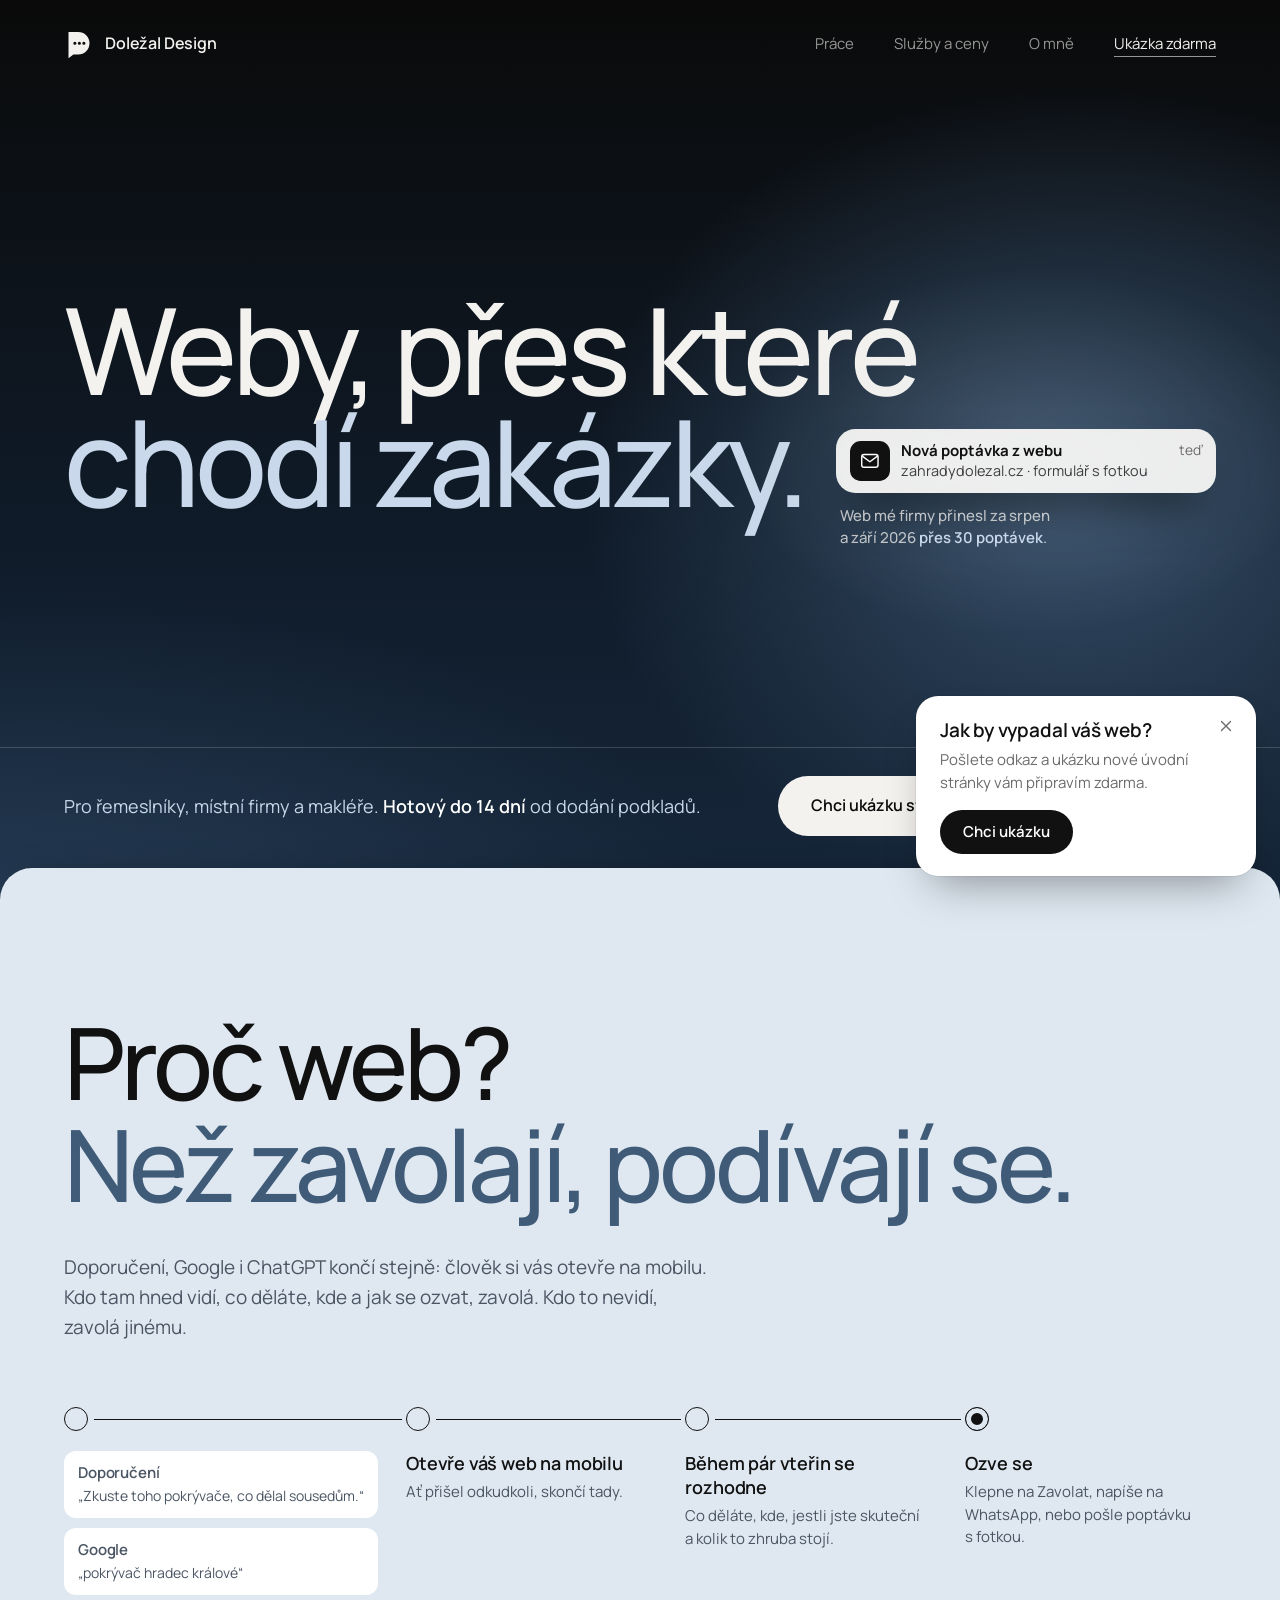
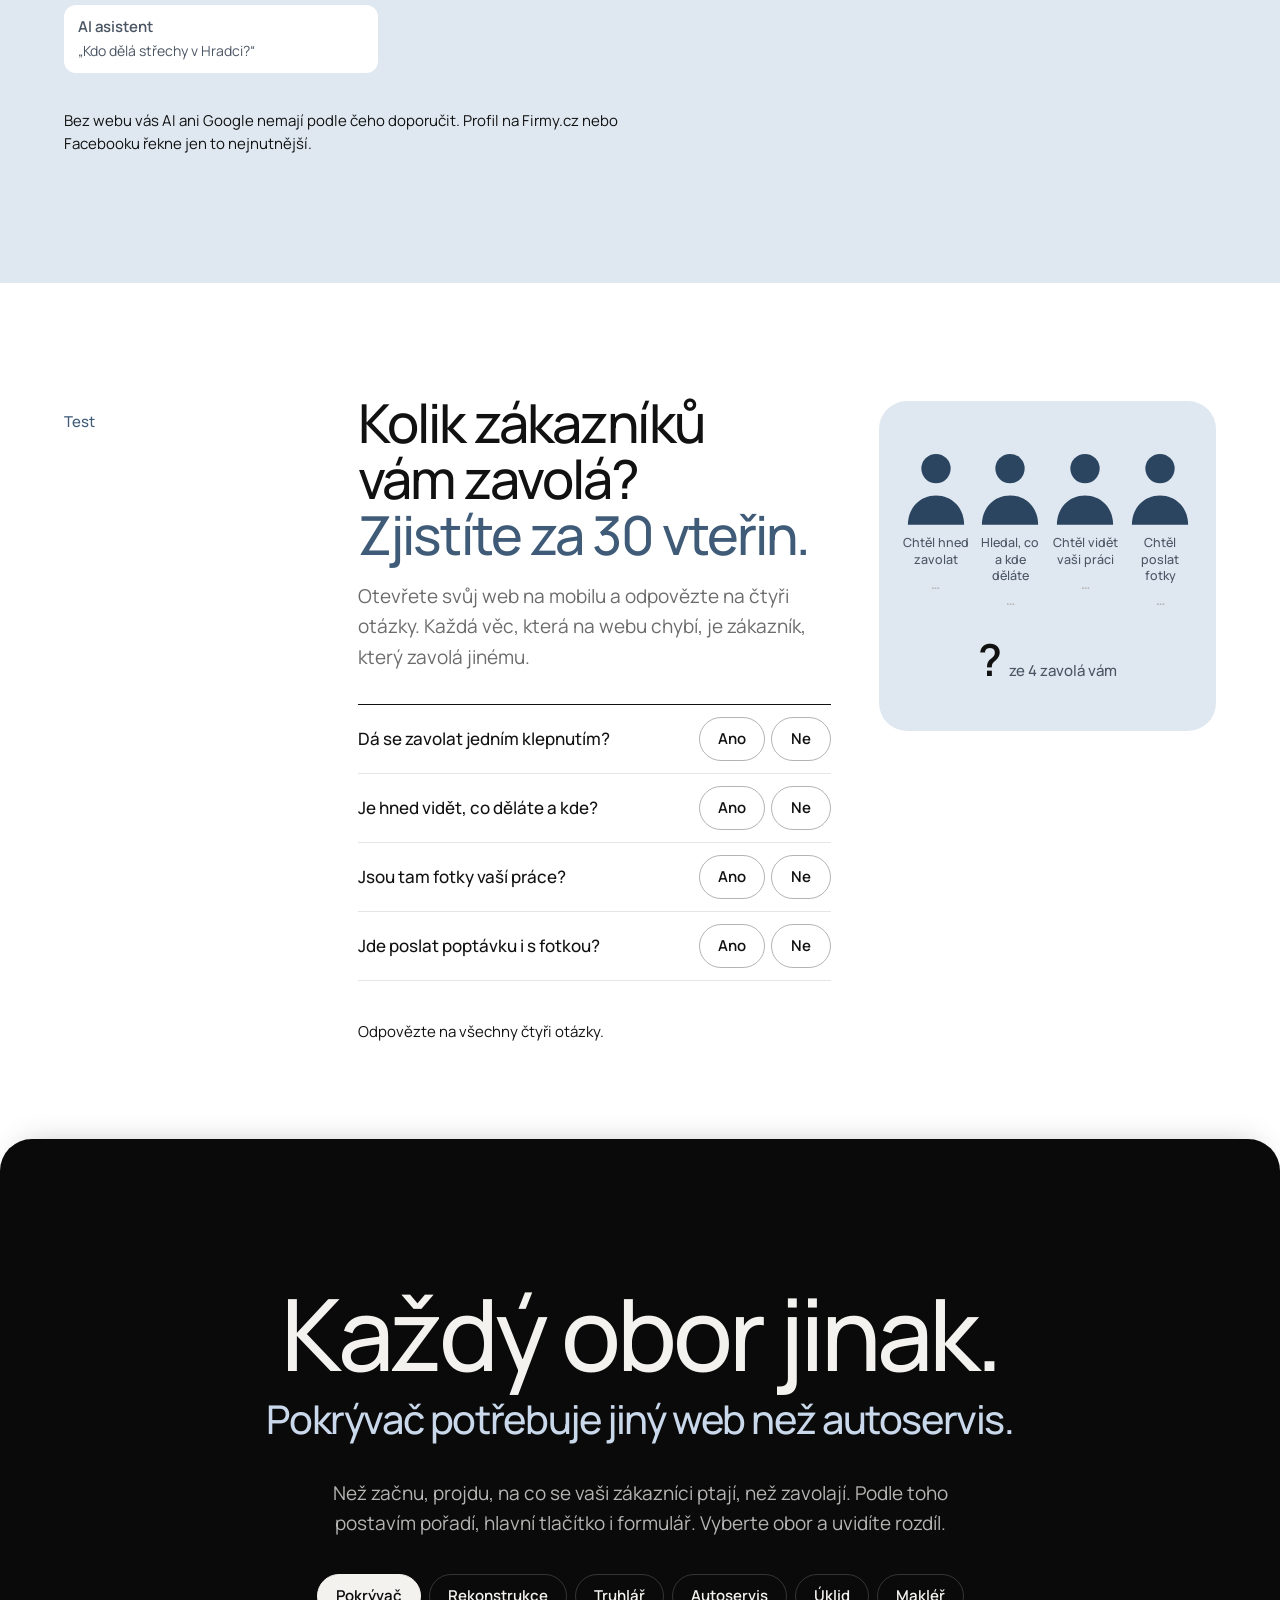
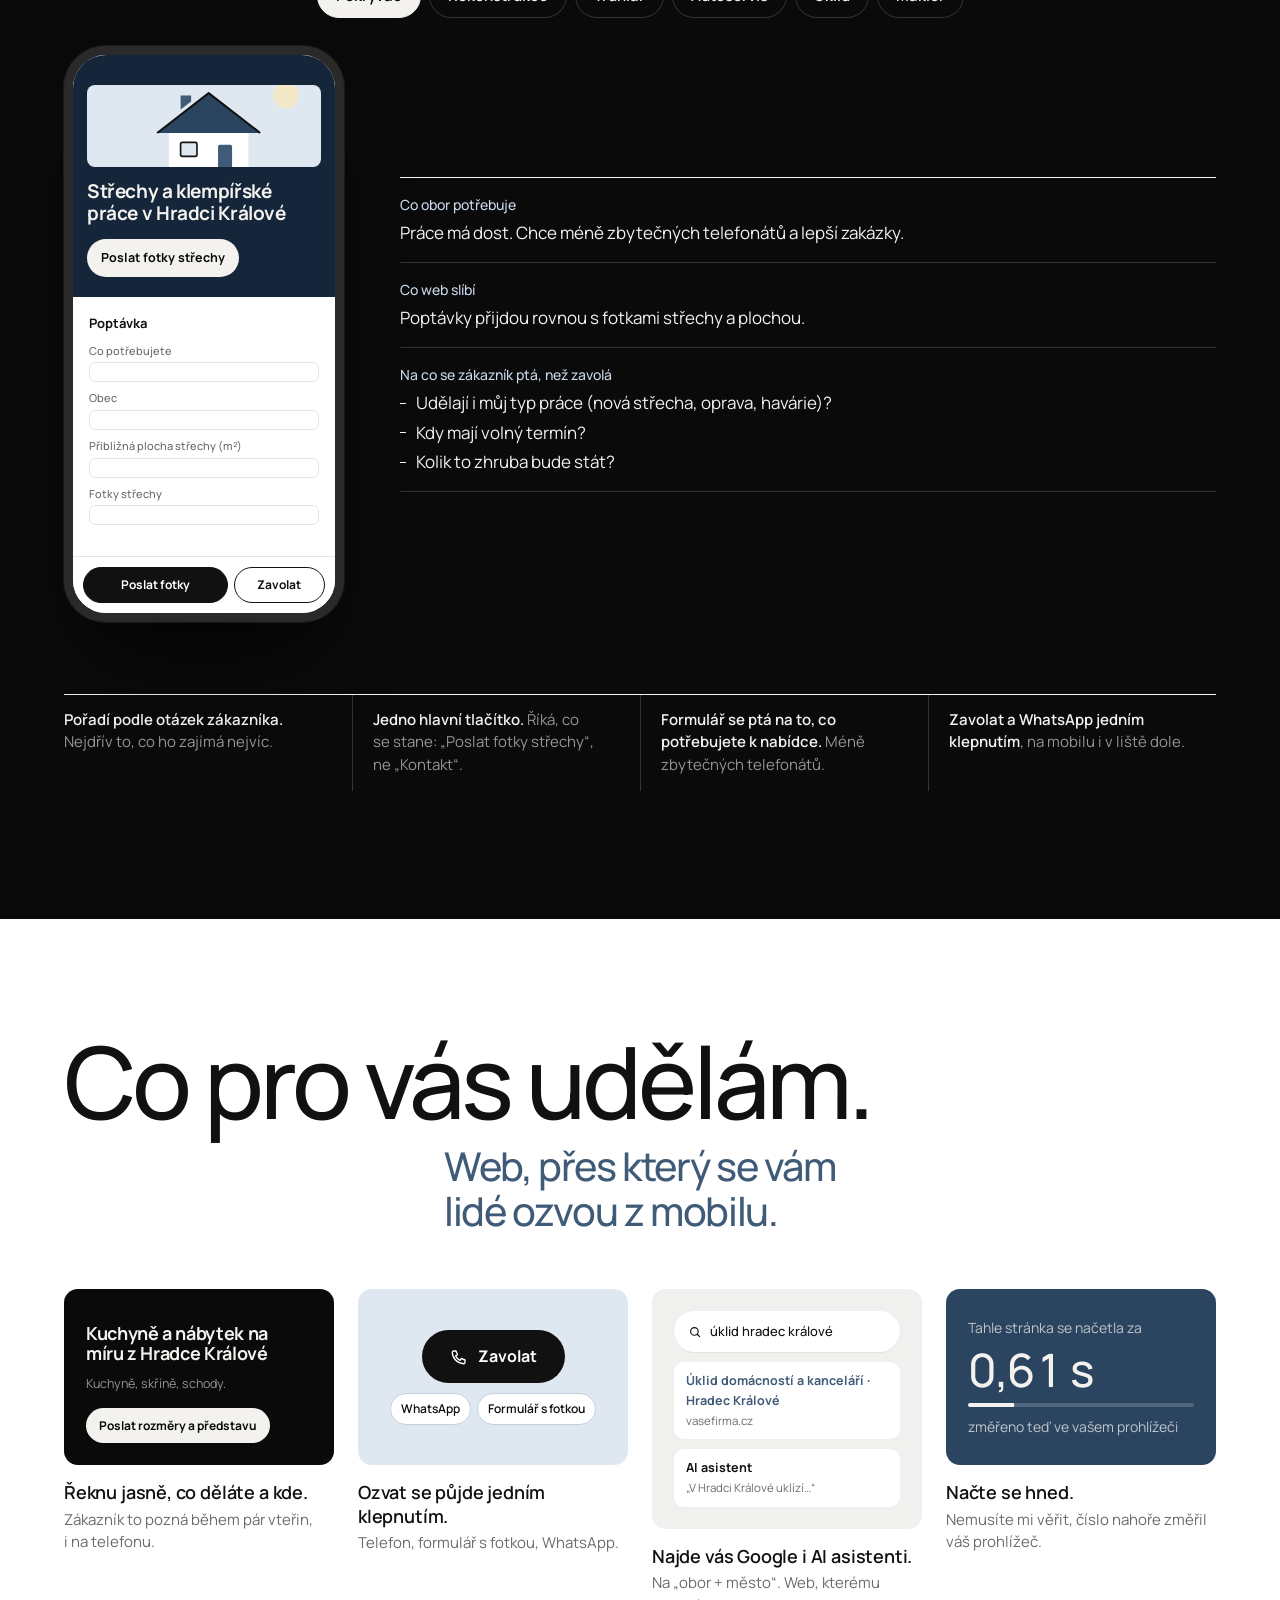
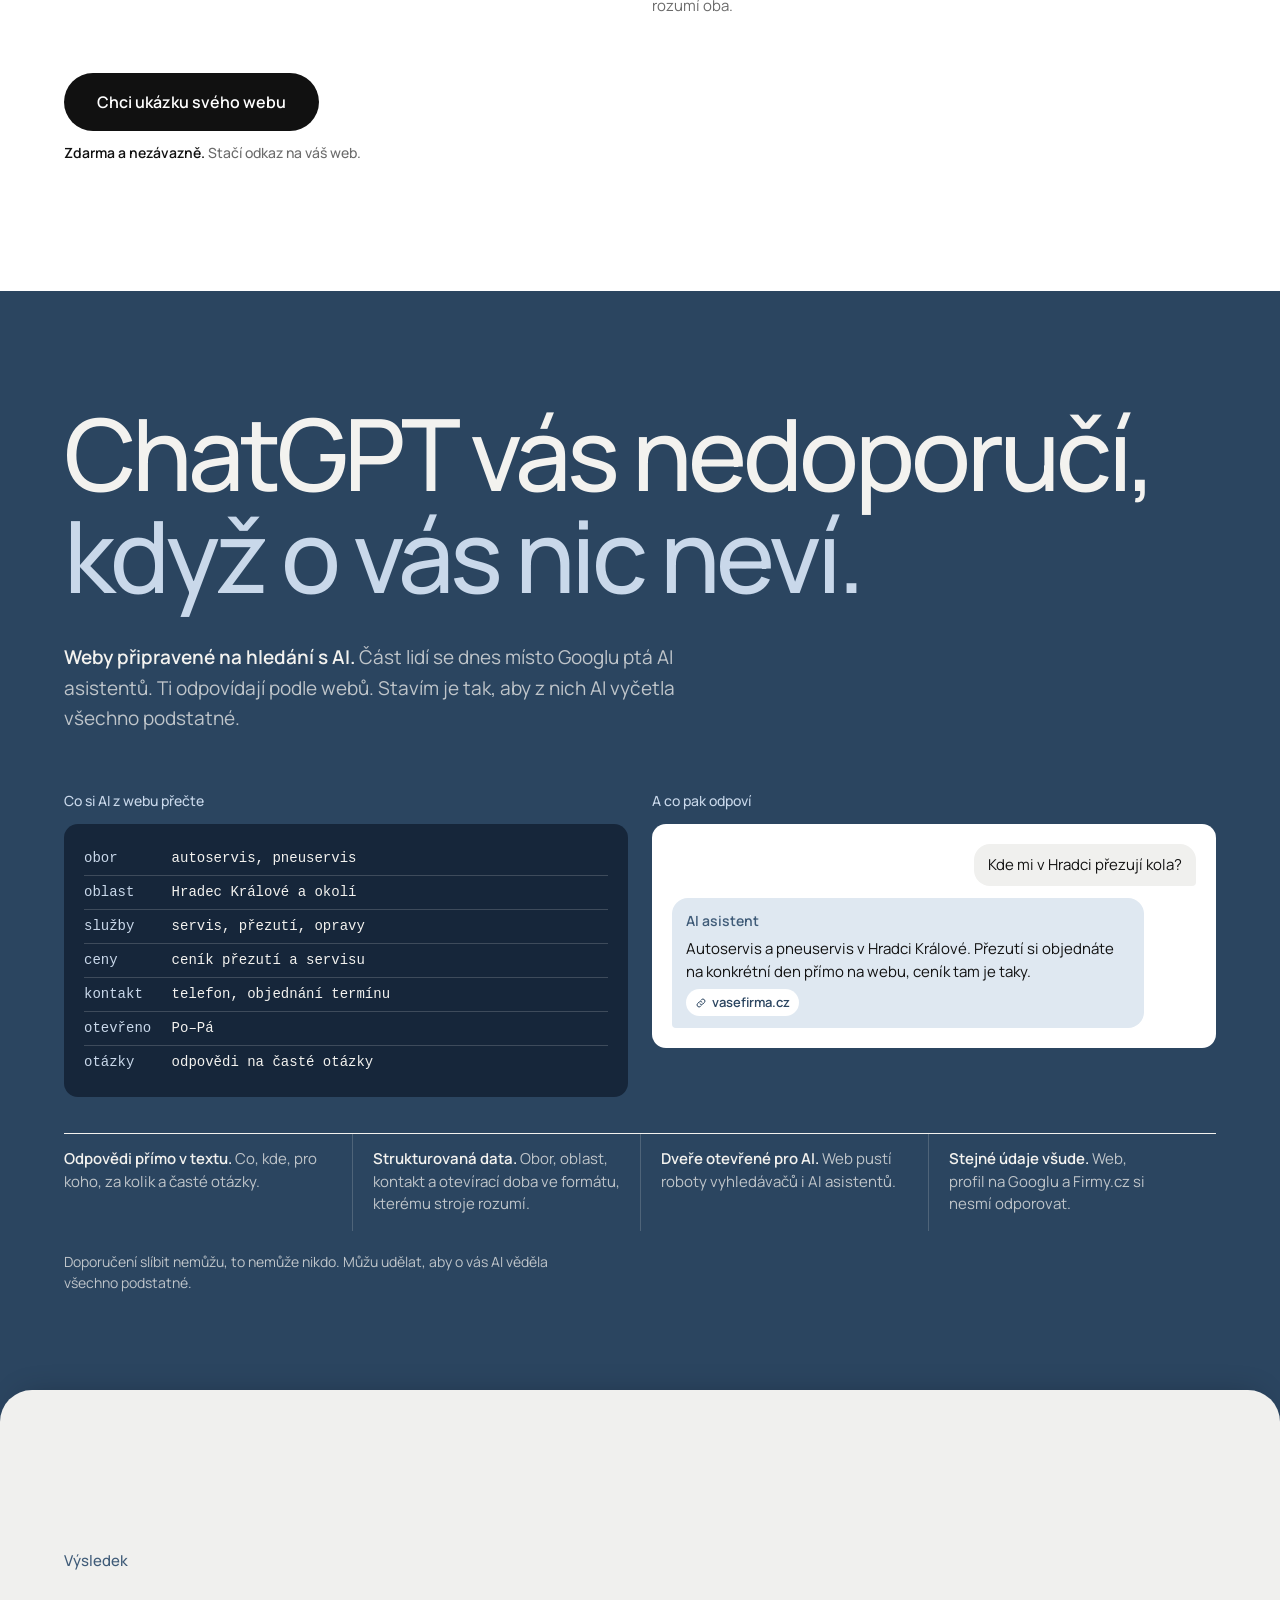
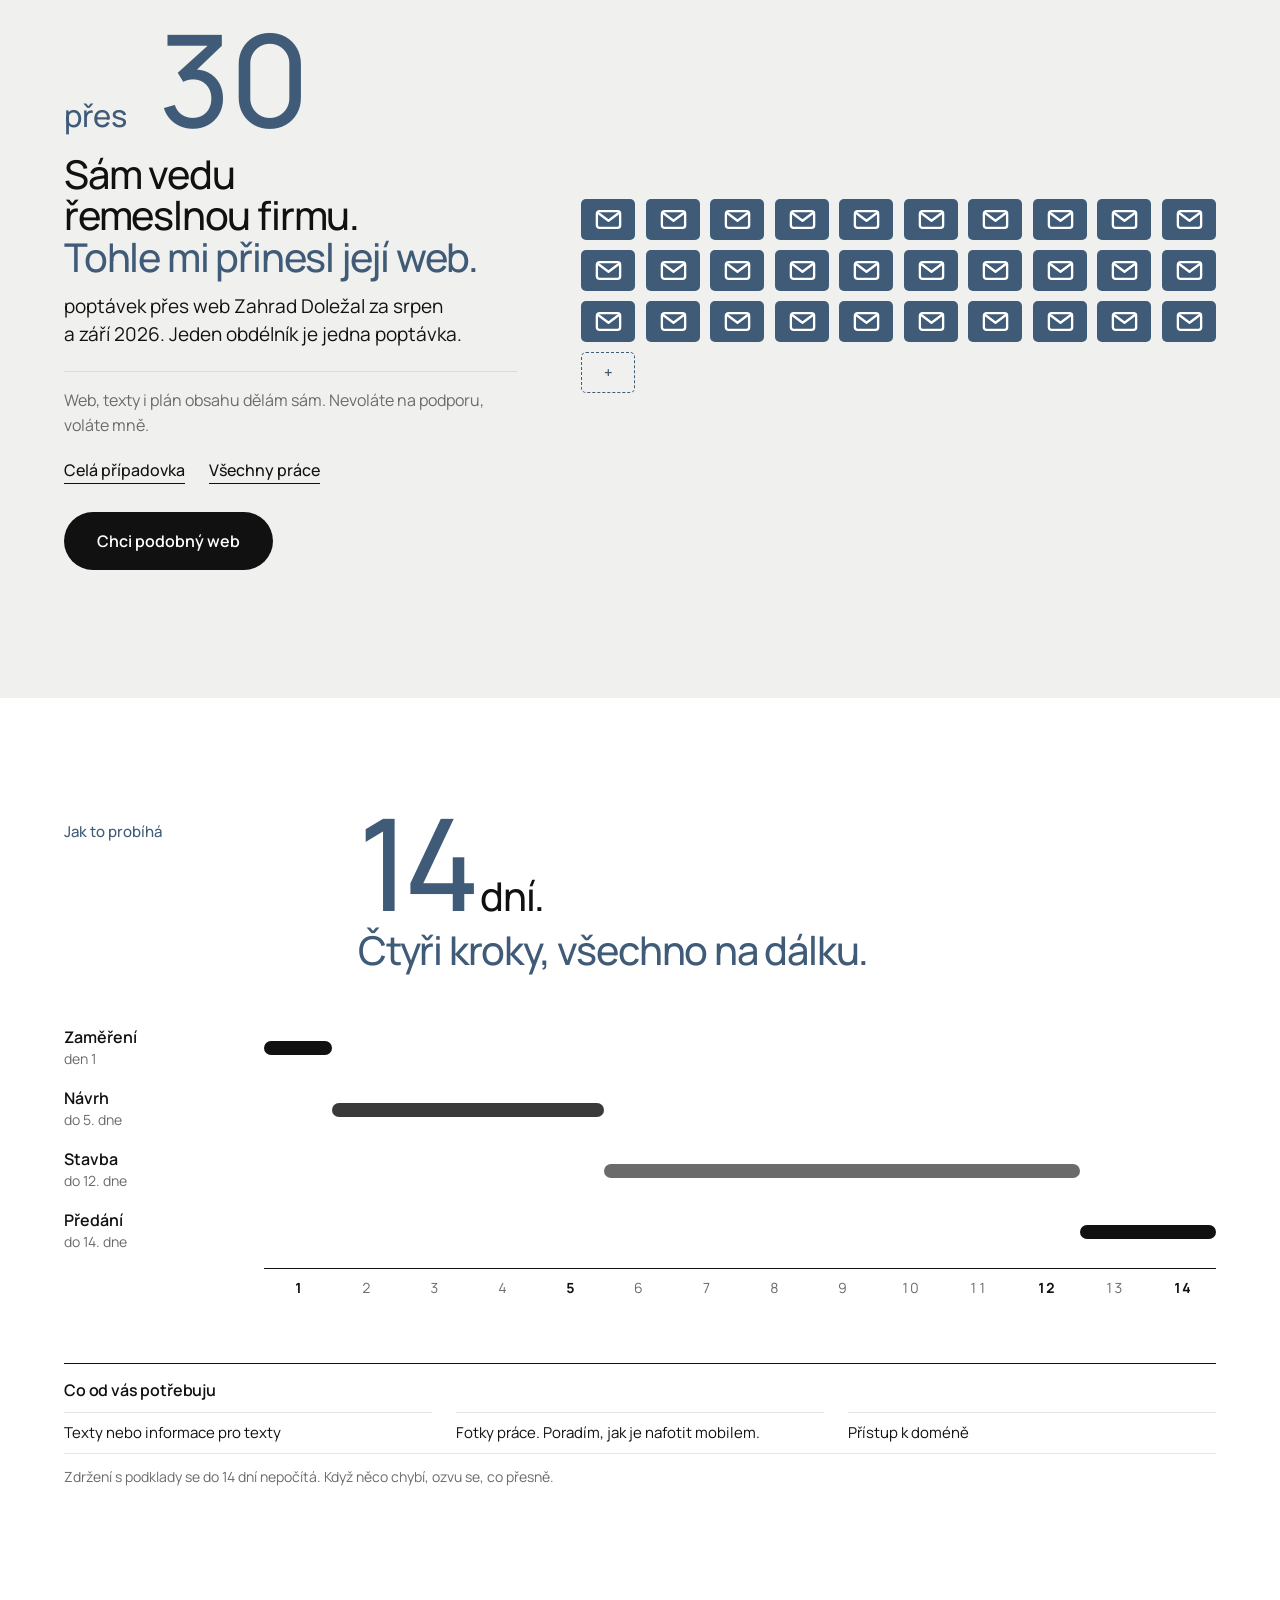
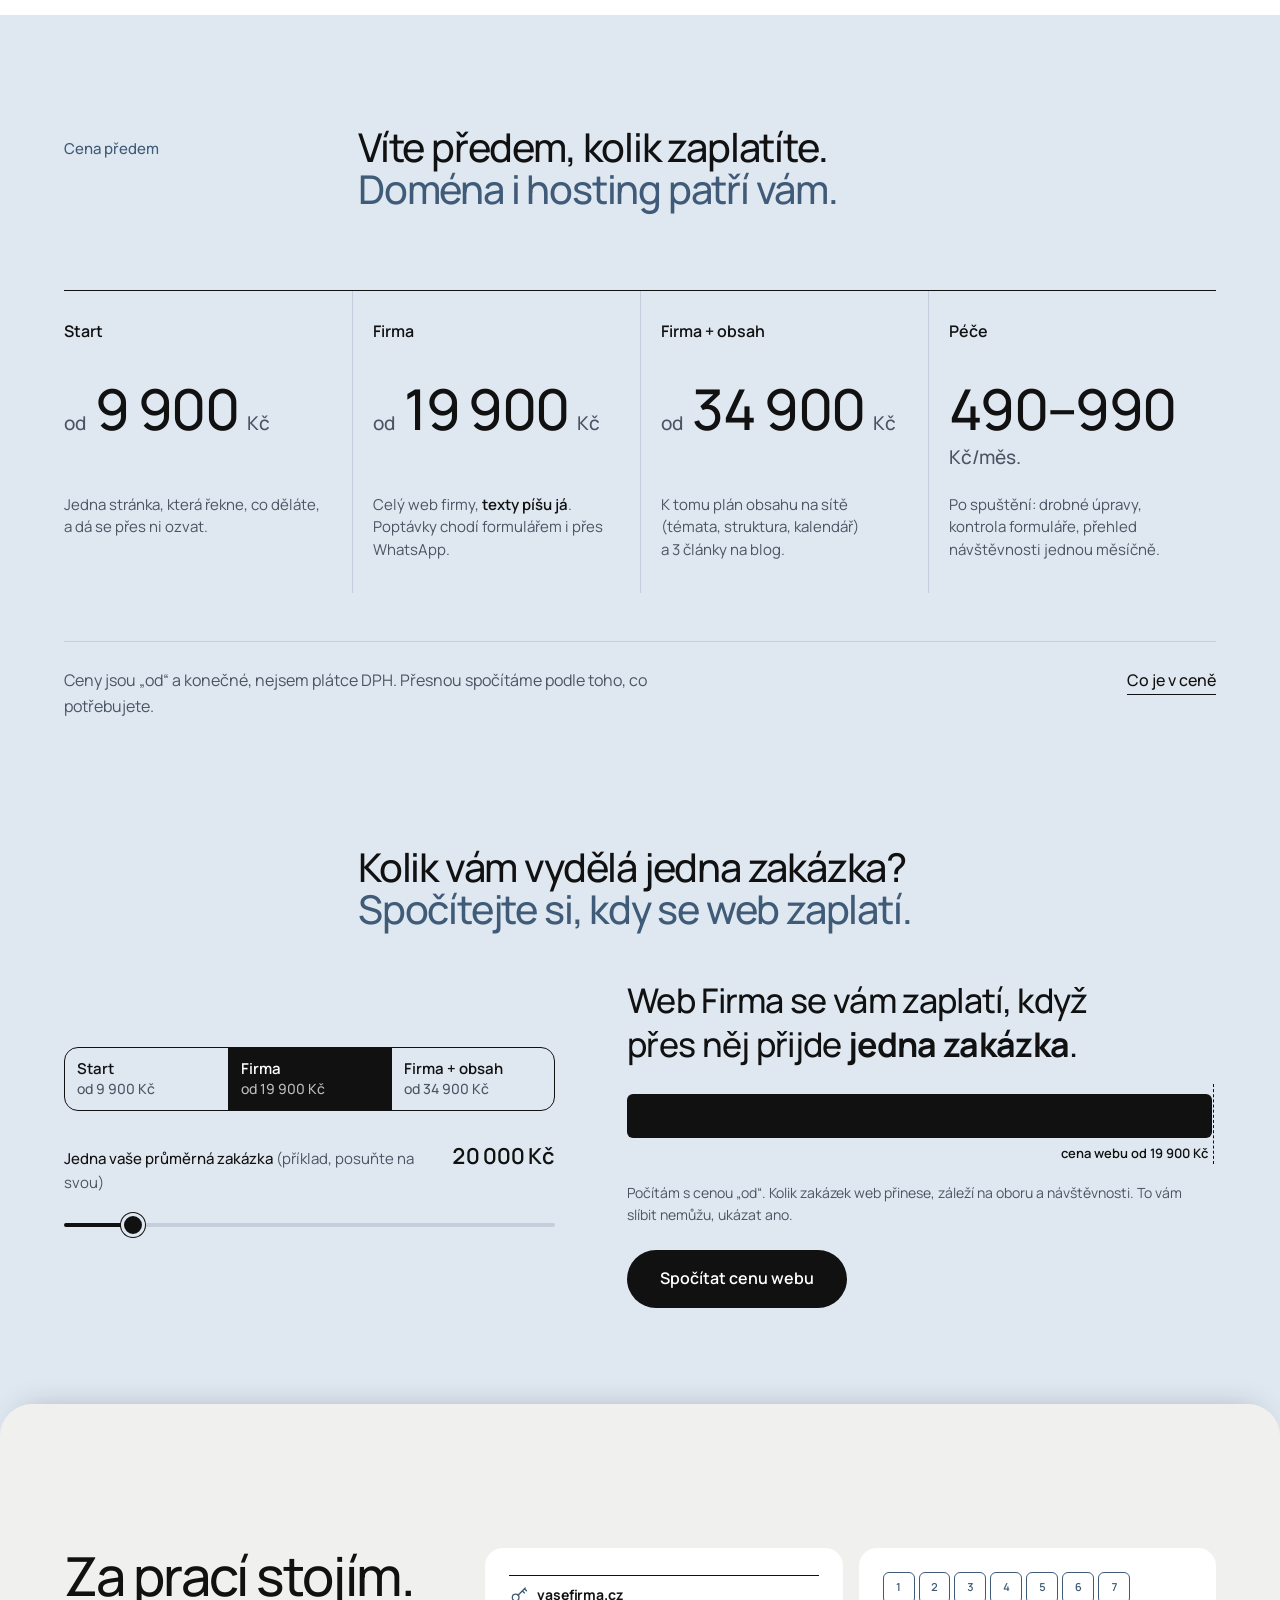
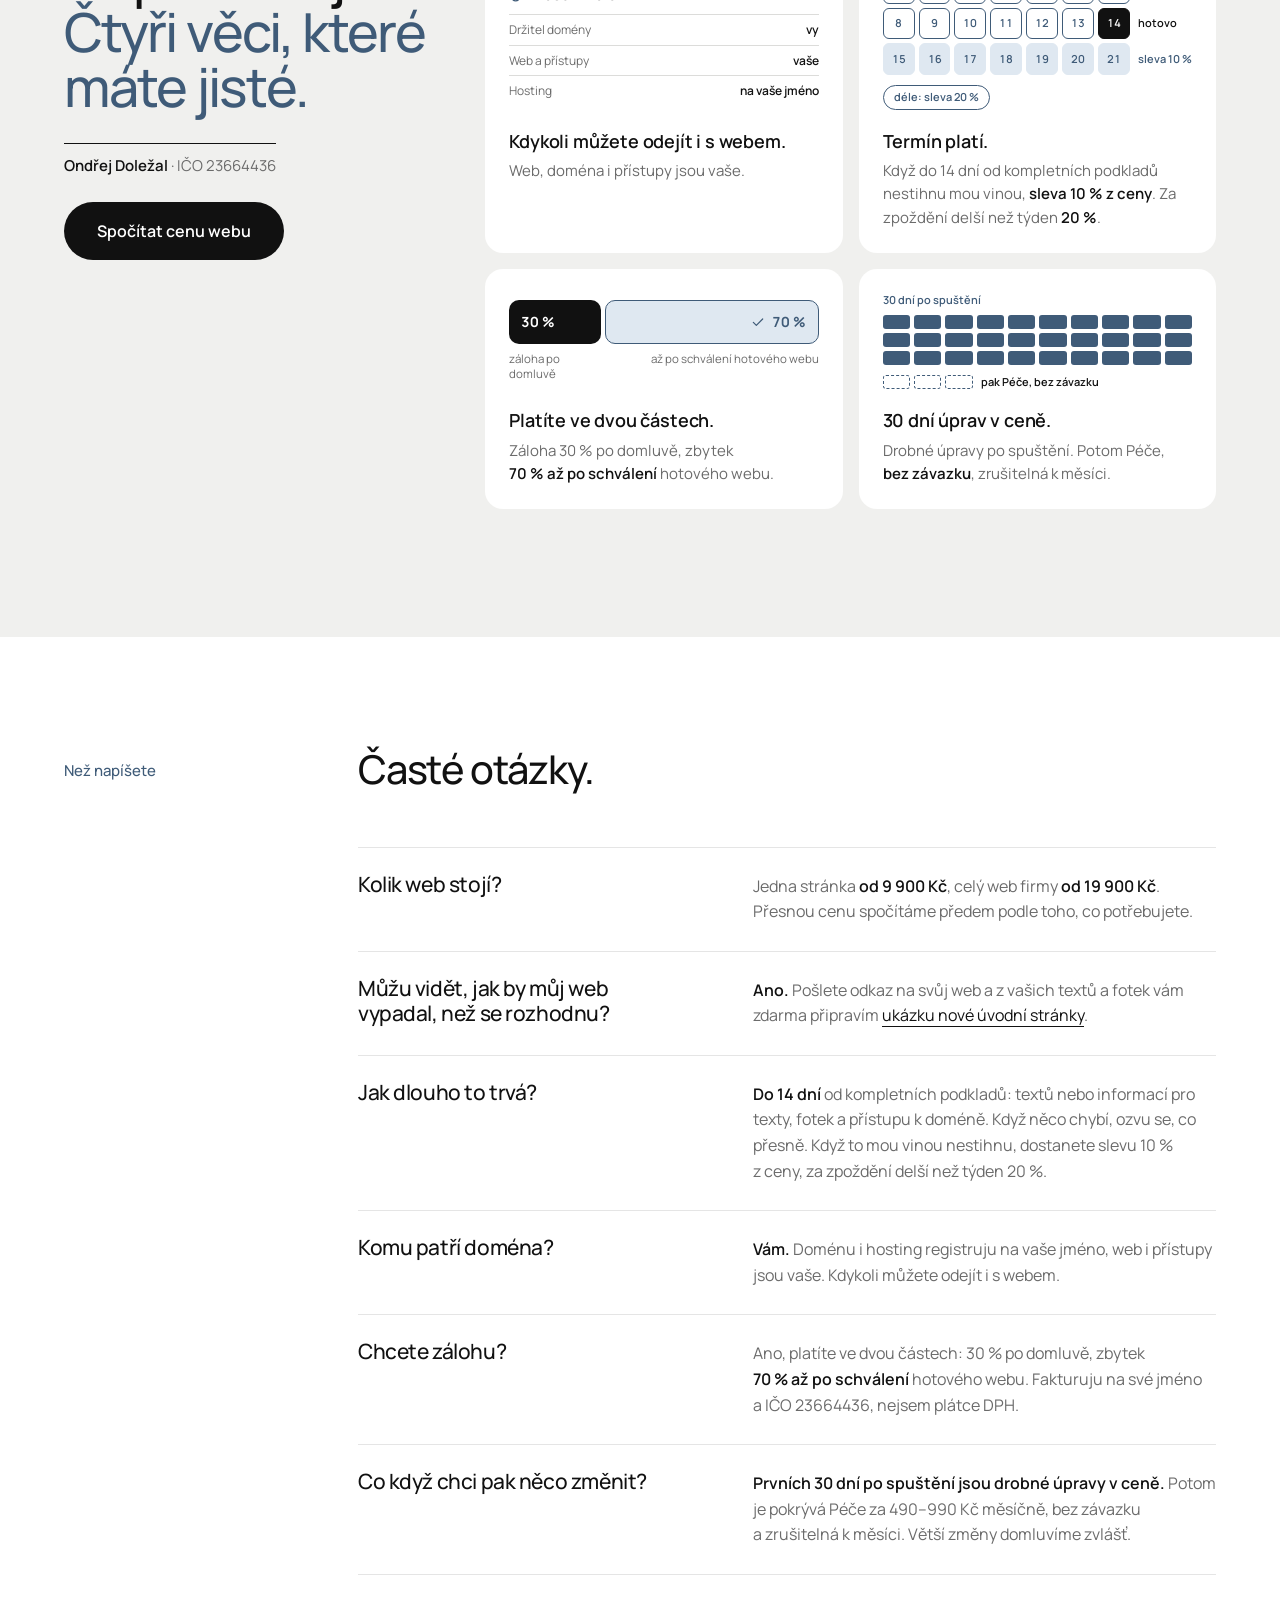
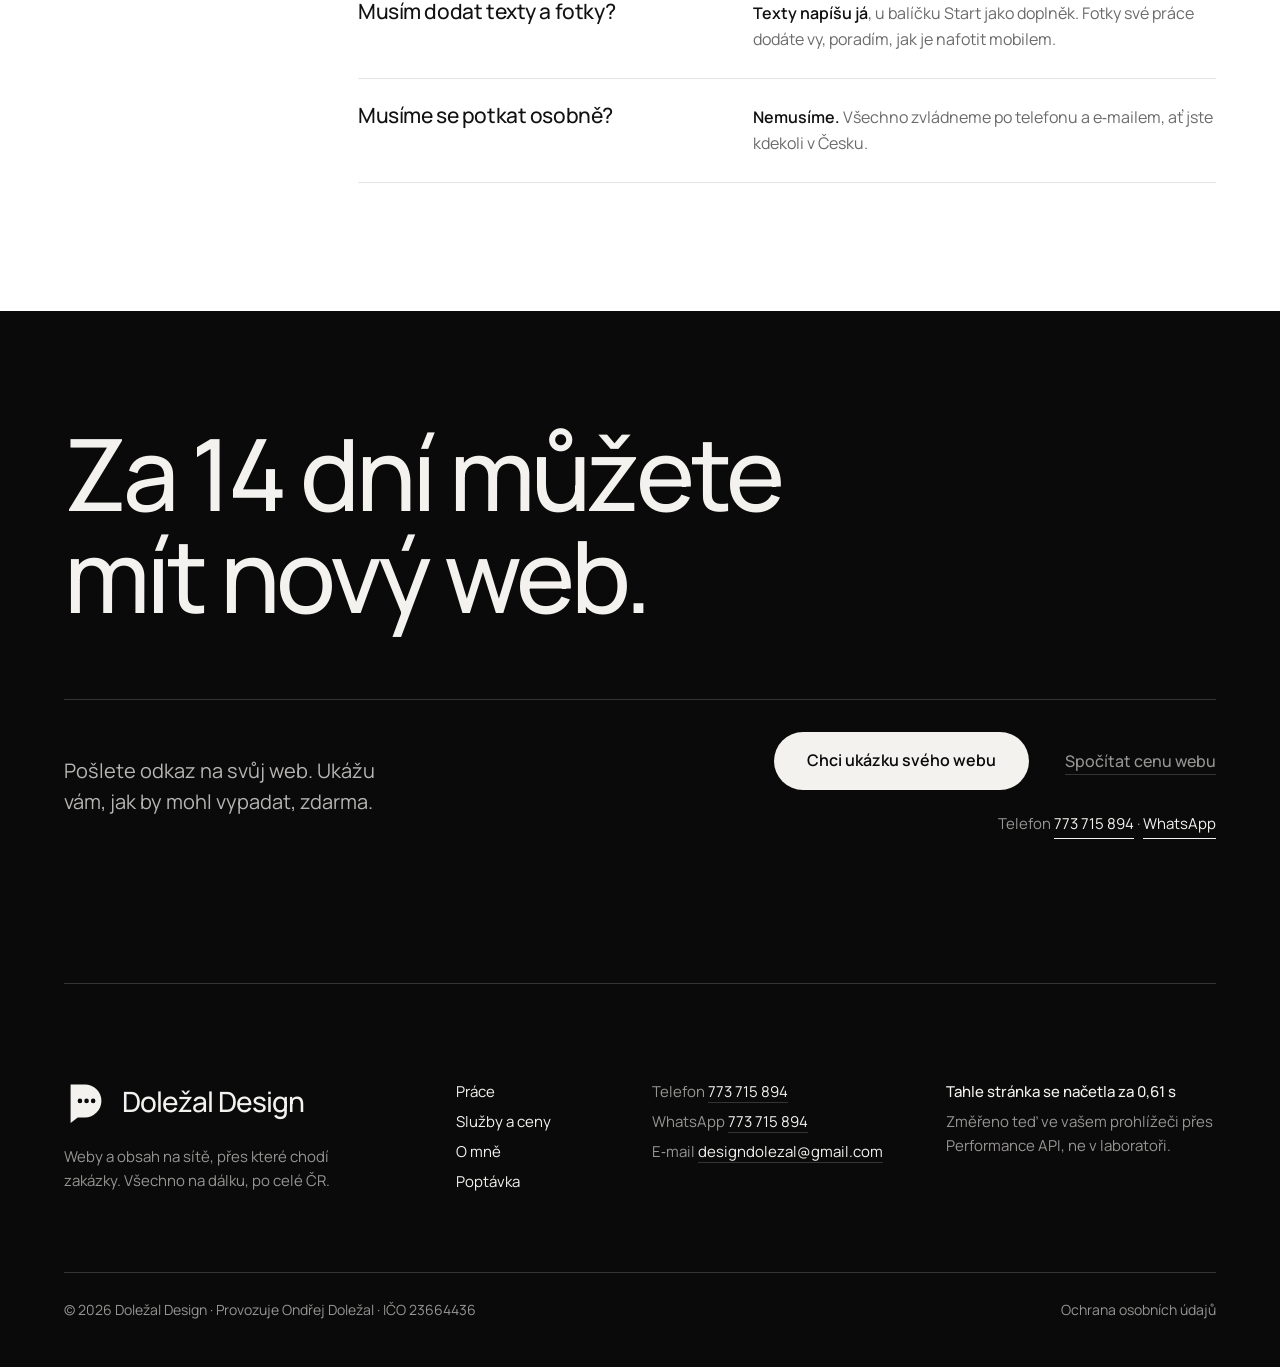
==== commit 6649695a: "Náhled webu dolezaldesign.cz Co-Authored-By: Claude Opus 5.5 <noreply@anthropic.com>" ====
--- a/index.html
+++ b/index.html
@@ -18,8 +18,8 @@
   <link rel="icon" href="data:image/svg+xml,%3Csvg xmlns='http://www.w3.org/2000/svg' viewBox='0 0 40 40'%3E%3Crect width='40' height='40' rx='9' fill='%23111'/%3E%3Cpath transform='translate(4.4 3.2) scale(.78)' fill='%23fff' fill-rule='evenodd' d='M6 4h13a15 15 0 0 1 0 30h-6.5L6 39ZM12.4 19a2.1 2.1 0 1 0 4.2 0a2.1 2.1 0 1 0-4.2 0ZM18.4 19a2.1 2.1 0 1 0 4.2 0a2.1 2.1 0 1 0-4.2 0ZM24.4 19a2.1 2.1 0 1 0 4.2 0a2.1 2.1 0 1 0-4.2 0Z'/%3E%3C/svg%3E">
 
   <link rel="preload" href="assets/fonts/Manrope-Variable-latin.woff2" as="font" type="font/woff2" crossorigin>
-  <link rel="stylesheet" href="assets/css/tokens.css?v=202610081959">
-  <link rel="stylesheet" href="assets/css/main.css?v=202610081959">
+  <link rel="stylesheet" href="assets/css/tokens.css?v=202610092102">
+  <link rel="stylesheet" href="assets/css/main.css?v=202610092102">
   <script type="application/ld+json">
   {
     "@context": "https://schema.org",
@@ -35,9 +35,9 @@
   }
   </script>
   <script>document.documentElement.classList.add('js')</script>
-  <script src="assets/js/main.js?v=202610081959" defer></script>
-
-  <script src="assets/js/uvod.js?v=202610081959" defer></script>
+  <script src="assets/js/main.js?v=202610092102" defer></script>
+
+  <script src="assets/js/uvod.js?v=202610092102" defer></script>
 </head>
 <body>
 
--- a/assets/css/main.css
+++ b/assets/css/main.css
@@ -1665,3 +1665,71 @@
 .sheet:not(.sheet--break) { margin-top: 0; border-radius: 0; box-shadow: none; padding-top: 64px; }
 @media (min-width: 768px) { .sheet:not(.sheet--break) { padding-top: 80px; } }
 @media (min-width: 1200px) { .sheet:not(.sheet--break) { padding-top: 112px; } }
+
+/* =========================================================
+   Podstránky v novém vzhledu (v29, 9. 10. 2026; zatím Práce)
+   Hlava „Modrá noc“ jako úvod, bez štítku vlevo; pod ní listy (.sheet).
+   ========================================================= */
+.head--noc {
+  background: var(--night);
+  background:
+    radial-gradient(ellipse 55% 75% at 84% 60%, rgba(63, 91, 120, 0.78), transparent 70%),   /* tone */
+    radial-gradient(ellipse 80% 60% at 0% 110%, rgba(43, 69, 96, 0.7), transparent 72%),     /* deep */
+    linear-gradient(180deg, var(--night) 0%, #0f1a27 55%, var(--deep-2) 100%);
+  padding-bottom: 112px;                 /* první list pod ní přesahuje o 32 px */
+}
+.head--noc .head__lead { color: var(--dim-strong); }
+@media (min-width: 768px) { .head--noc { padding-bottom: 152px; } }
+
+/* Práce · Kvůli detailům: šest dlaždic s výřezem ze skutečného webu a jednou větou */
+.b-grid { display: grid; gap: 20px; margin-top: 48px; }
+.b-tile { display: grid; grid-template-rows: auto 1fr; overflow: hidden; border-radius: 22px; background: var(--paper); }
+.b-shot { display: grid; place-items: center; height: 300px; padding: 28px; background: var(--tint); overflow: hidden; }
+.b-shot img { width: auto; height: auto; max-height: 244px; border-radius: 14px; box-shadow: 0 18px 36px -18px rgba(0, 0, 0, 0.32); }
+.b-shot--top { place-items: start center; padding-bottom: 0; }
+.b-shot--top img { width: 100%; max-height: none; border-radius: 14px 14px 0 0; }
+/* výřez delší než dlaždice se dole rozplyne, ať nekončí useknutým řádkem */
+.b-shot--fade img { -webkit-mask-image: linear-gradient(180deg, #000 62%, transparent 96%); mask-image: linear-gradient(180deg, #000 62%, transparent 96%); }
+.b-shot--dark { background: #2a2a2a; }
+.b-text { padding: 22px 24px 26px; }
+.b-text b { display: block; font-size: 20px; font-weight: 600; line-height: 1.25; letter-spacing: -0.015em; }
+.b-text span { display: block; margin-top: 6px; font-size: 16px; line-height: 1.5; color: var(--muted); }
+.b-src { margin-top: 32px; font-size: var(--fs-caption); font-weight: 500; color: var(--muted); }
+.b-src a { color: inherit; border-bottom: 1px solid currentColor; }
+@media (min-width: 700px) { .b-grid { grid-template-columns: repeat(2, minmax(0, 1fr)); } }
+@media (min-width: 1100px) { .b-grid { grid-template-columns: repeat(3, minmax(0, 1fr)); } .b-shot { height: 320px; } .b-shot img { max-height: 264px; } }
+
+/* =========================================================
+   Nabídka ukázky v rohu (v29, 9. 10. 2026): malý panel, ne okno přes obsah.
+   Počítač: karta vpravo dole. Mobil: tenká karta přes šířku dole. main.js „Nabídka ukázky“.
+   ========================================================= */
+.offer {
+  position: fixed; z-index: 60; left: 12px; right: 12px; bottom: calc(12px + env(safe-area-inset-bottom, 0px));
+  display: grid; grid-template-columns: 1fr auto; align-items: center; gap: 4px 16px;
+  padding: 14px 52px 14px 18px; border-radius: 18px;
+  background: var(--paper); color: var(--ink);
+  box-shadow: 0 22px 44px -16px rgba(0, 0, 0, 0.38), 0 0 0 1px rgba(17, 17, 17, 0.06);
+  opacity: 0; transform: translateY(16px); transition: opacity 0.3s, transform 0.45s var(--ease);
+}
+.offer.is-in { opacity: 1; transform: none; }
+.offer__title { grid-column: 1; font-size: 16px; font-weight: 600; line-height: 1.3; letter-spacing: -0.01em; }
+.offer__text { display: none; }
+.offer__btn { grid-column: 2; grid-row: 1; }
+.offer__close {
+  position: absolute; top: 50%; right: 8px; transform: translateY(-50%);
+  display: grid; place-items: center; width: 40px; height: 40px; padding: 0; border: 0; border-radius: 50%;
+  background: transparent; color: var(--muted); cursor: pointer; transition: background-color 0.2s, color 0.2s;
+}
+.offer__close:hover { background: var(--tint); color: var(--ink); }
+.offer__close svg { width: 18px; height: 18px; fill: none; stroke: currentColor; stroke-width: 1.8; stroke-linecap: round; }
+@media (min-width: 900px) {
+  .offer {
+    left: auto; right: 24px; bottom: calc(24px + env(safe-area-inset-bottom, 0px)); width: 340px;
+    grid-template-columns: 1fr; gap: 0; padding: 22px 22px 22px 24px; border-radius: 22px;
+  }
+  .offer__title { padding-right: 36px; font-size: 19px; }
+  .offer__text { display: block; margin-top: 6px; font-size: var(--fs-small); line-height: 1.5; color: var(--muted); }
+  .offer__btn { grid-column: 1; grid-row: auto; justify-self: start; margin-top: 16px; }
+  .offer__close { top: 10px; right: 10px; transform: none; }
+}
+@media (prefers-reduced-motion: reduce) { .offer { transition: none; } }
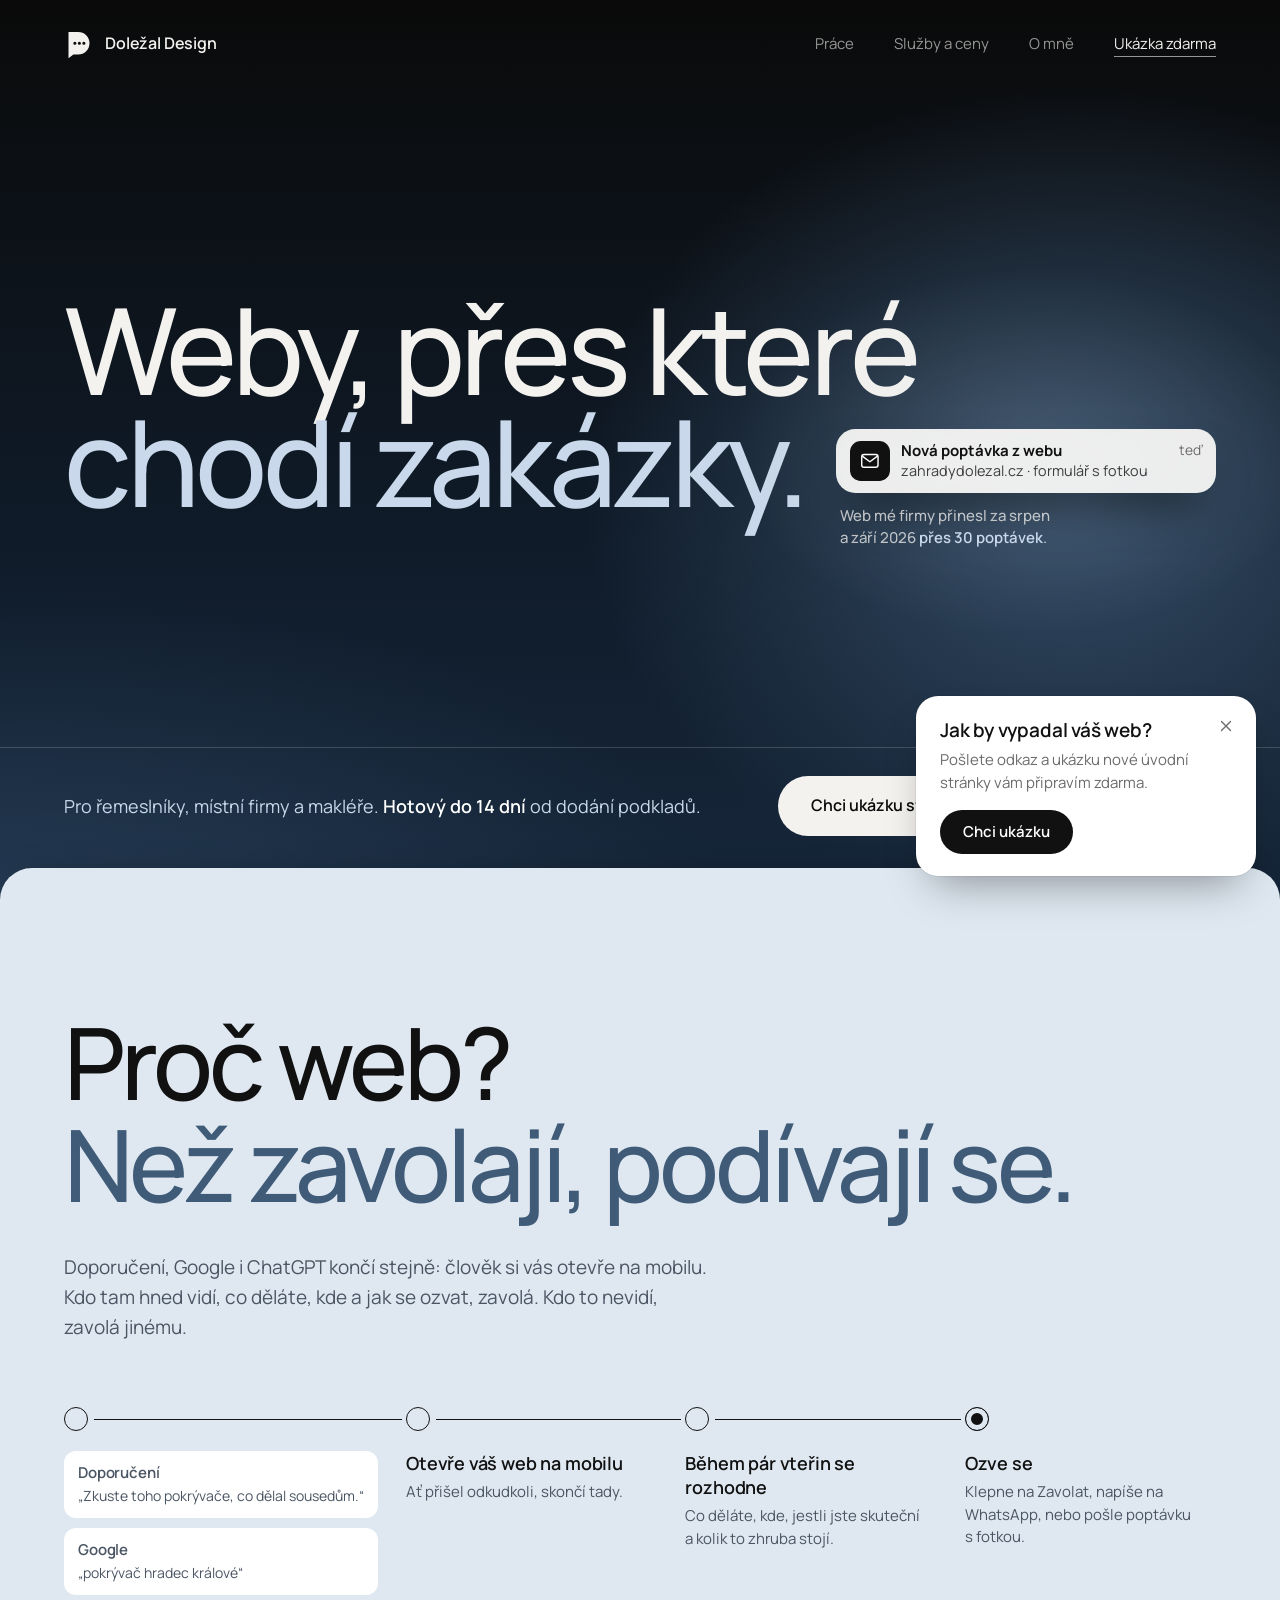
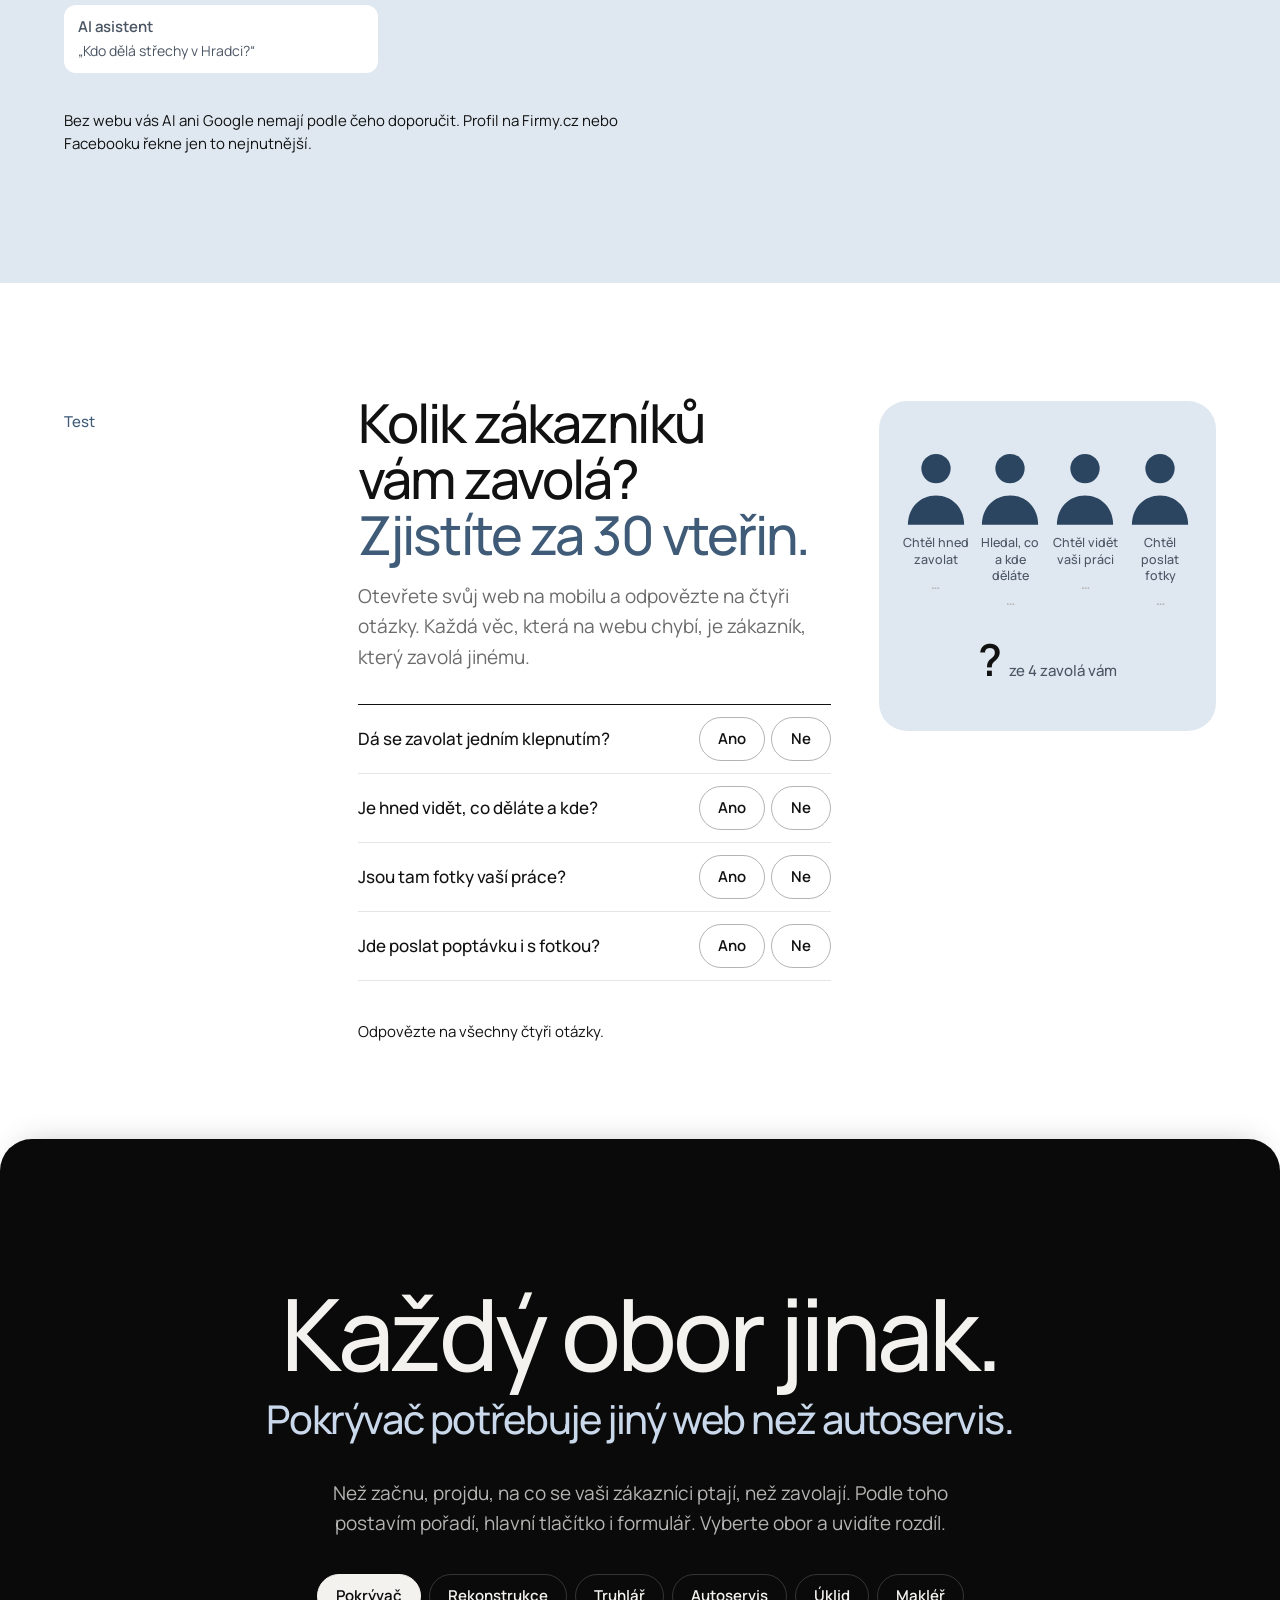
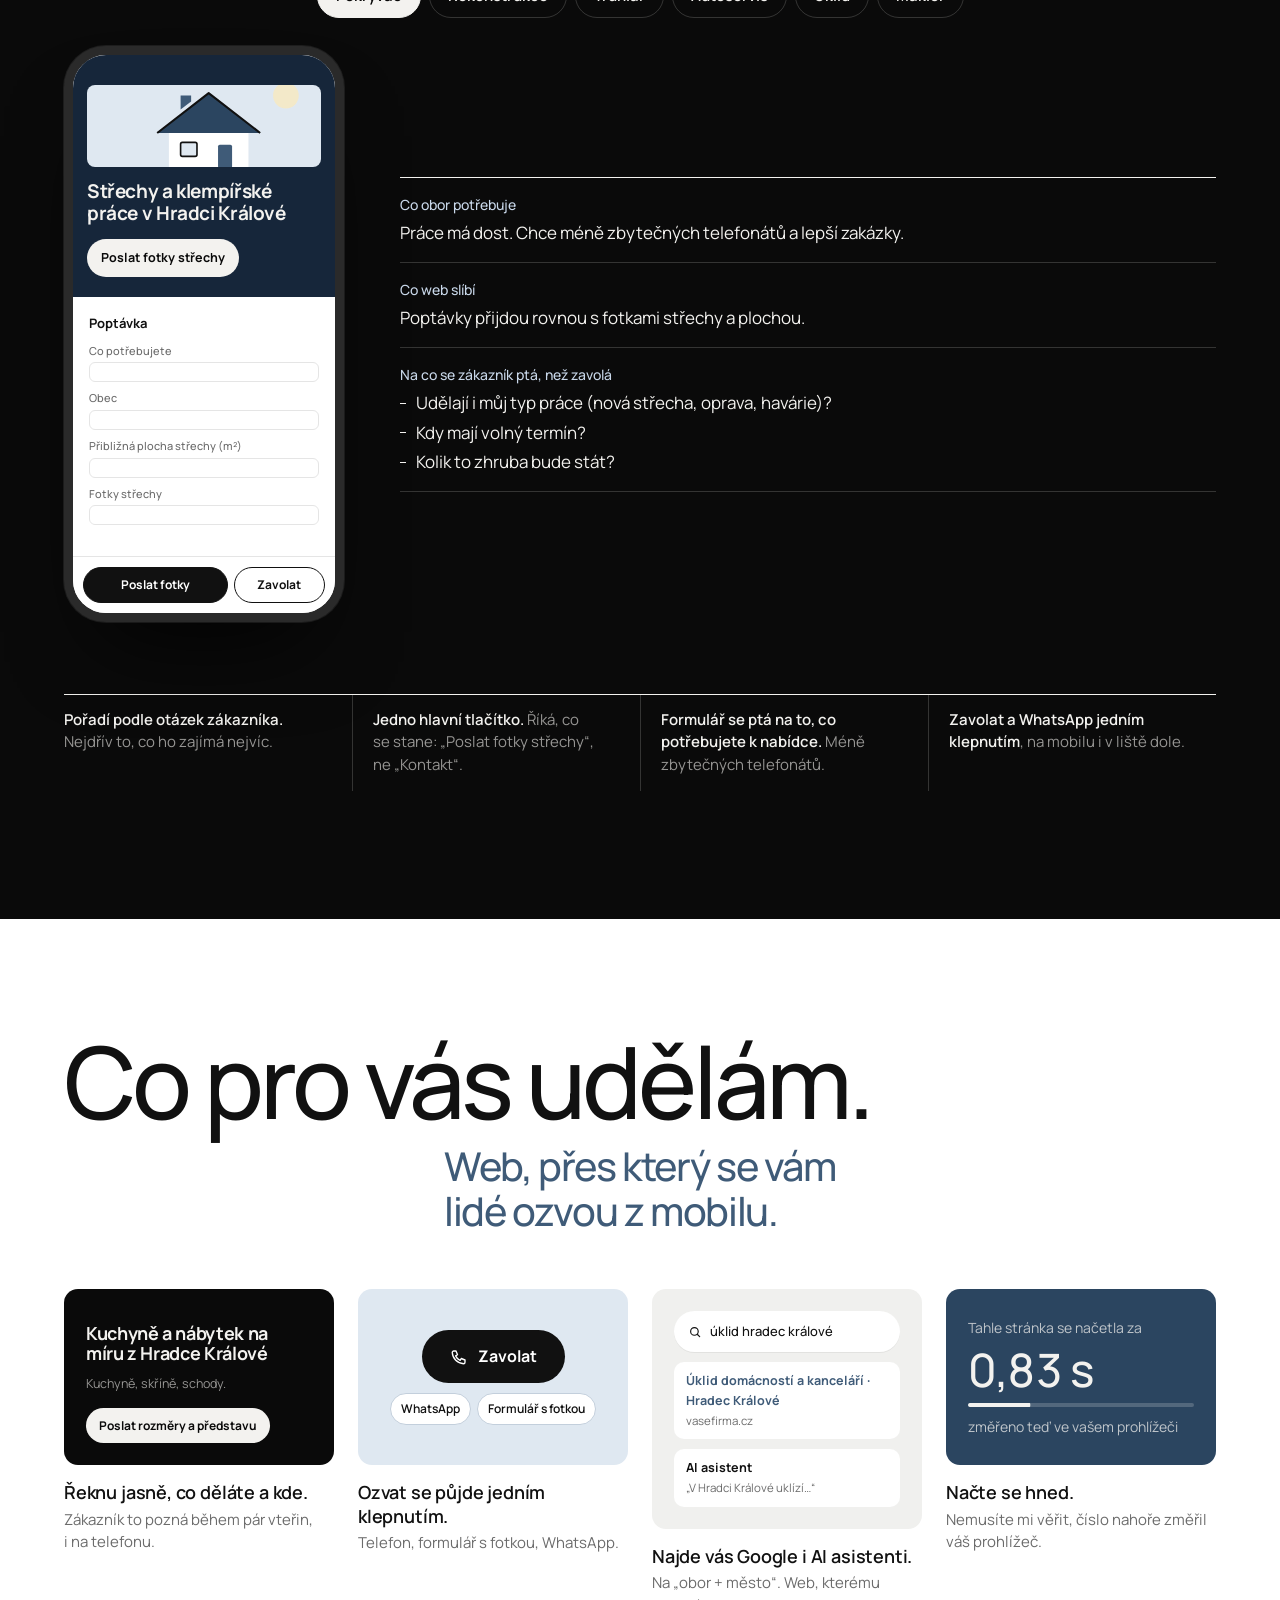
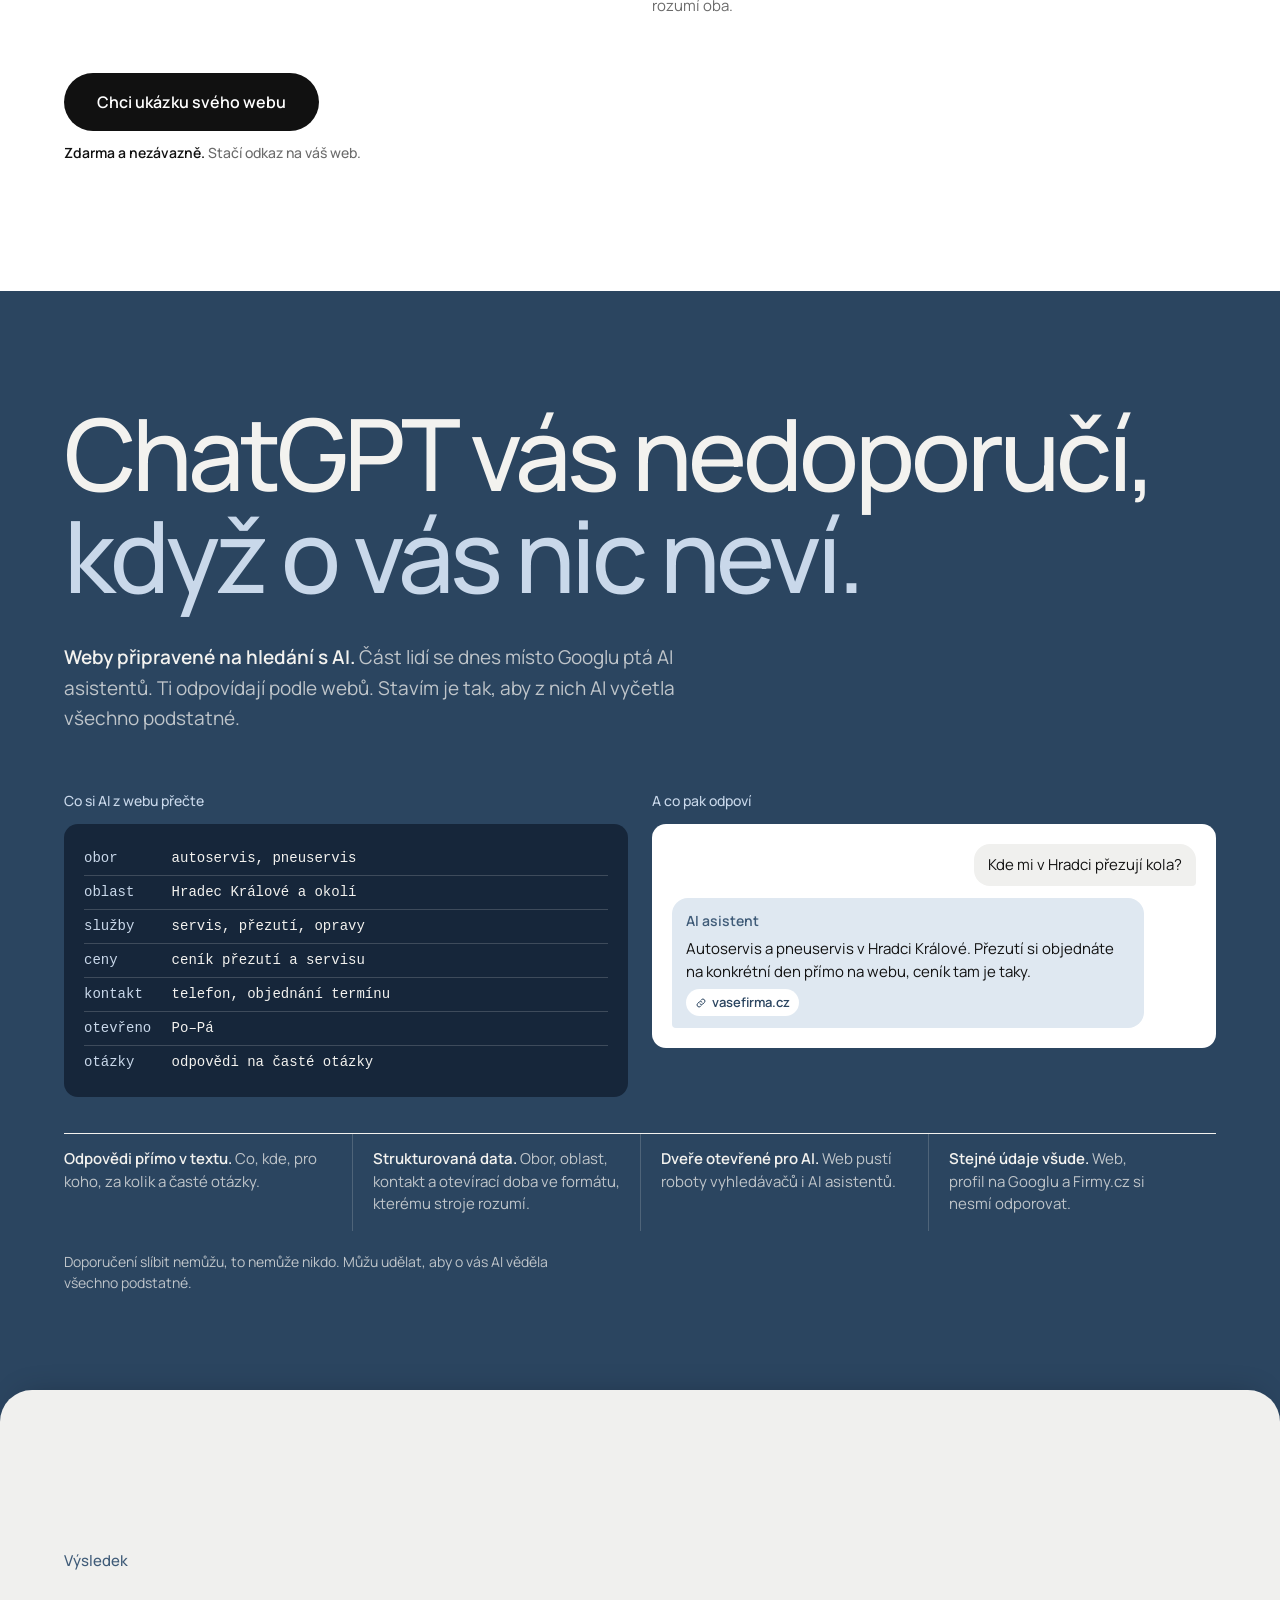
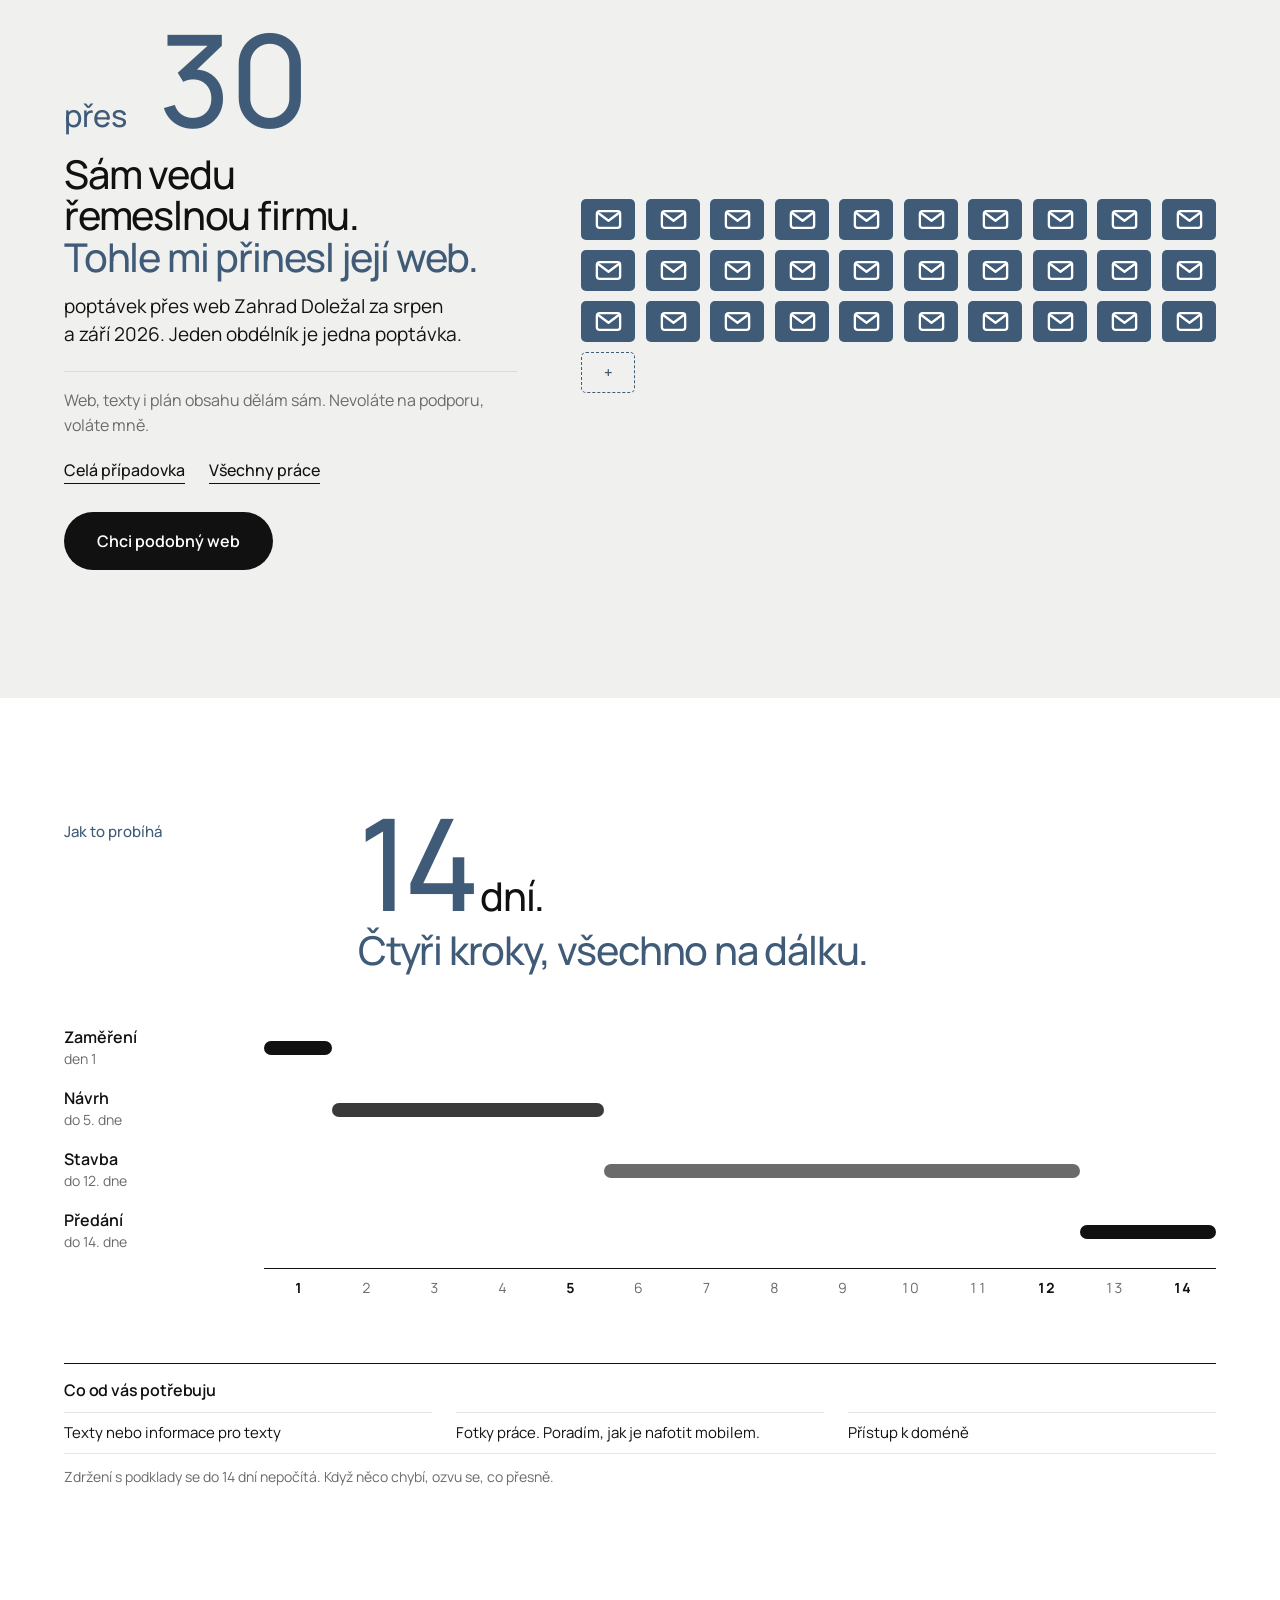
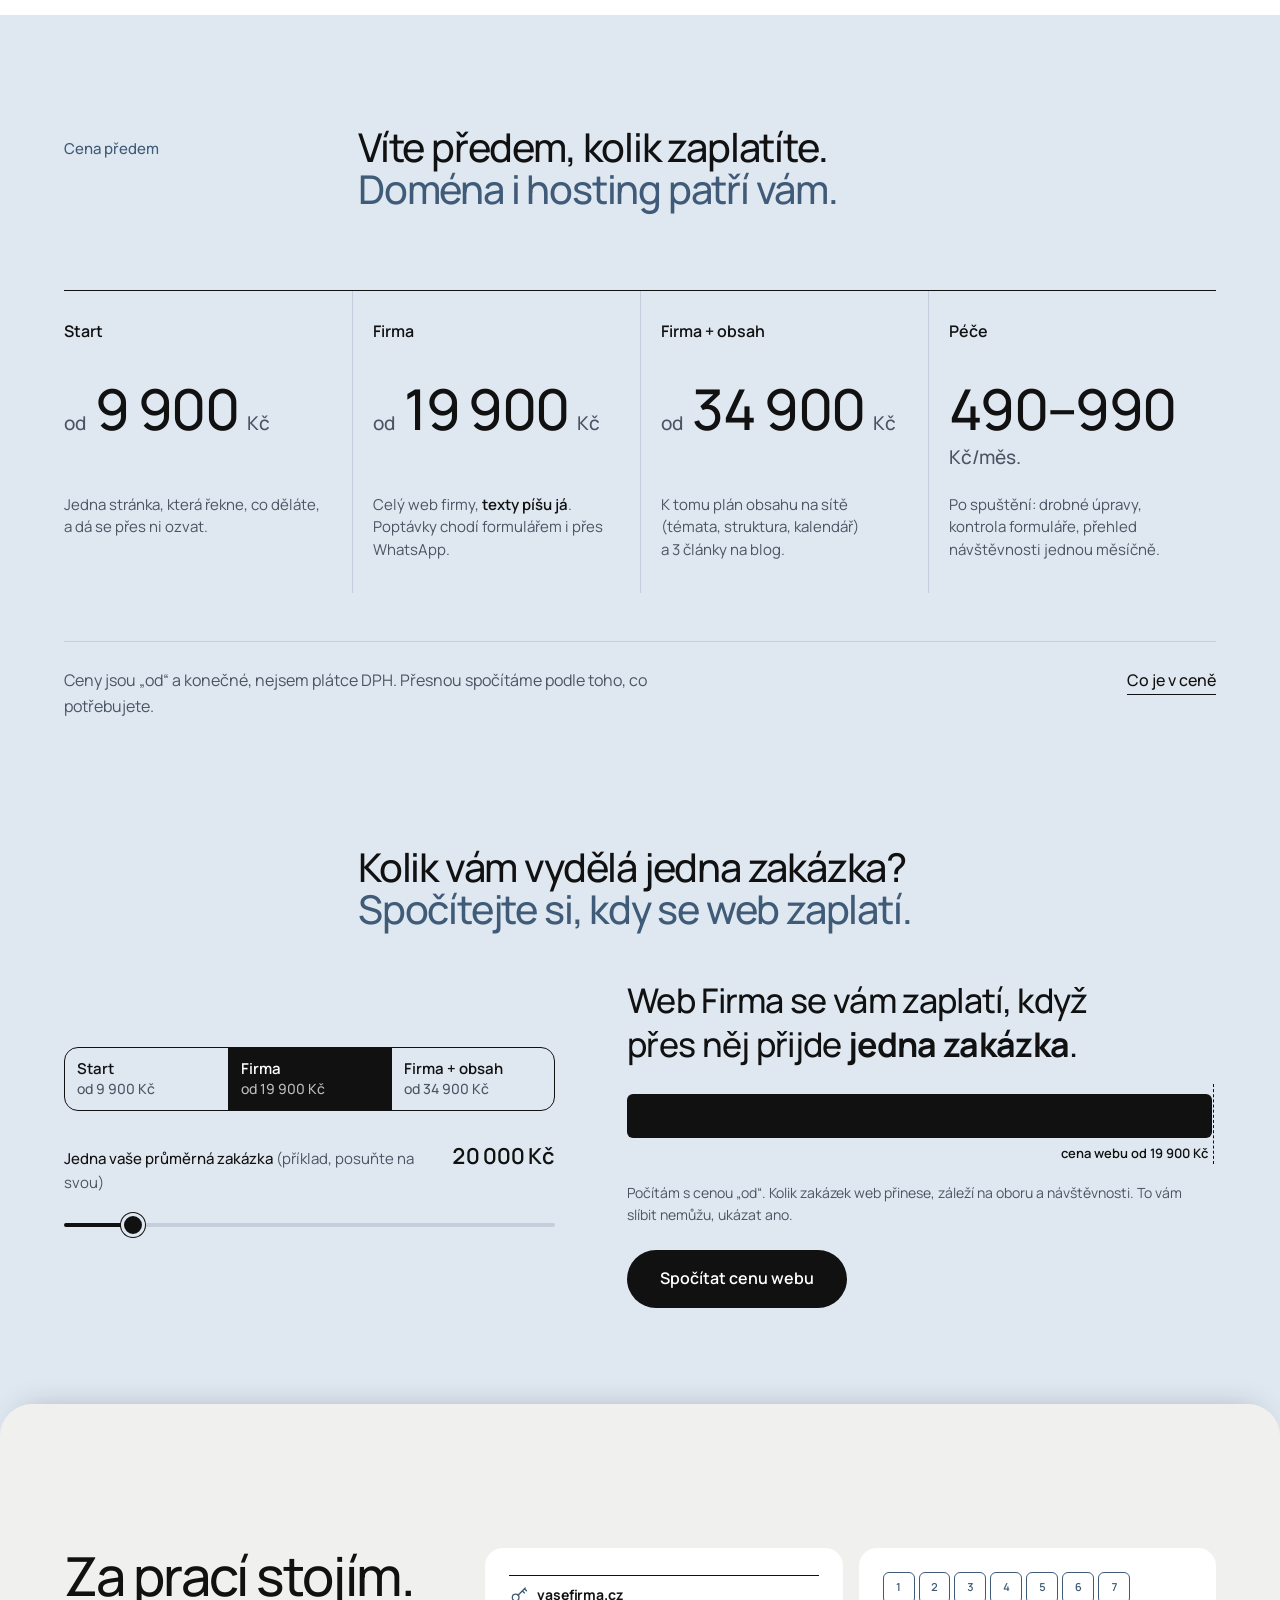
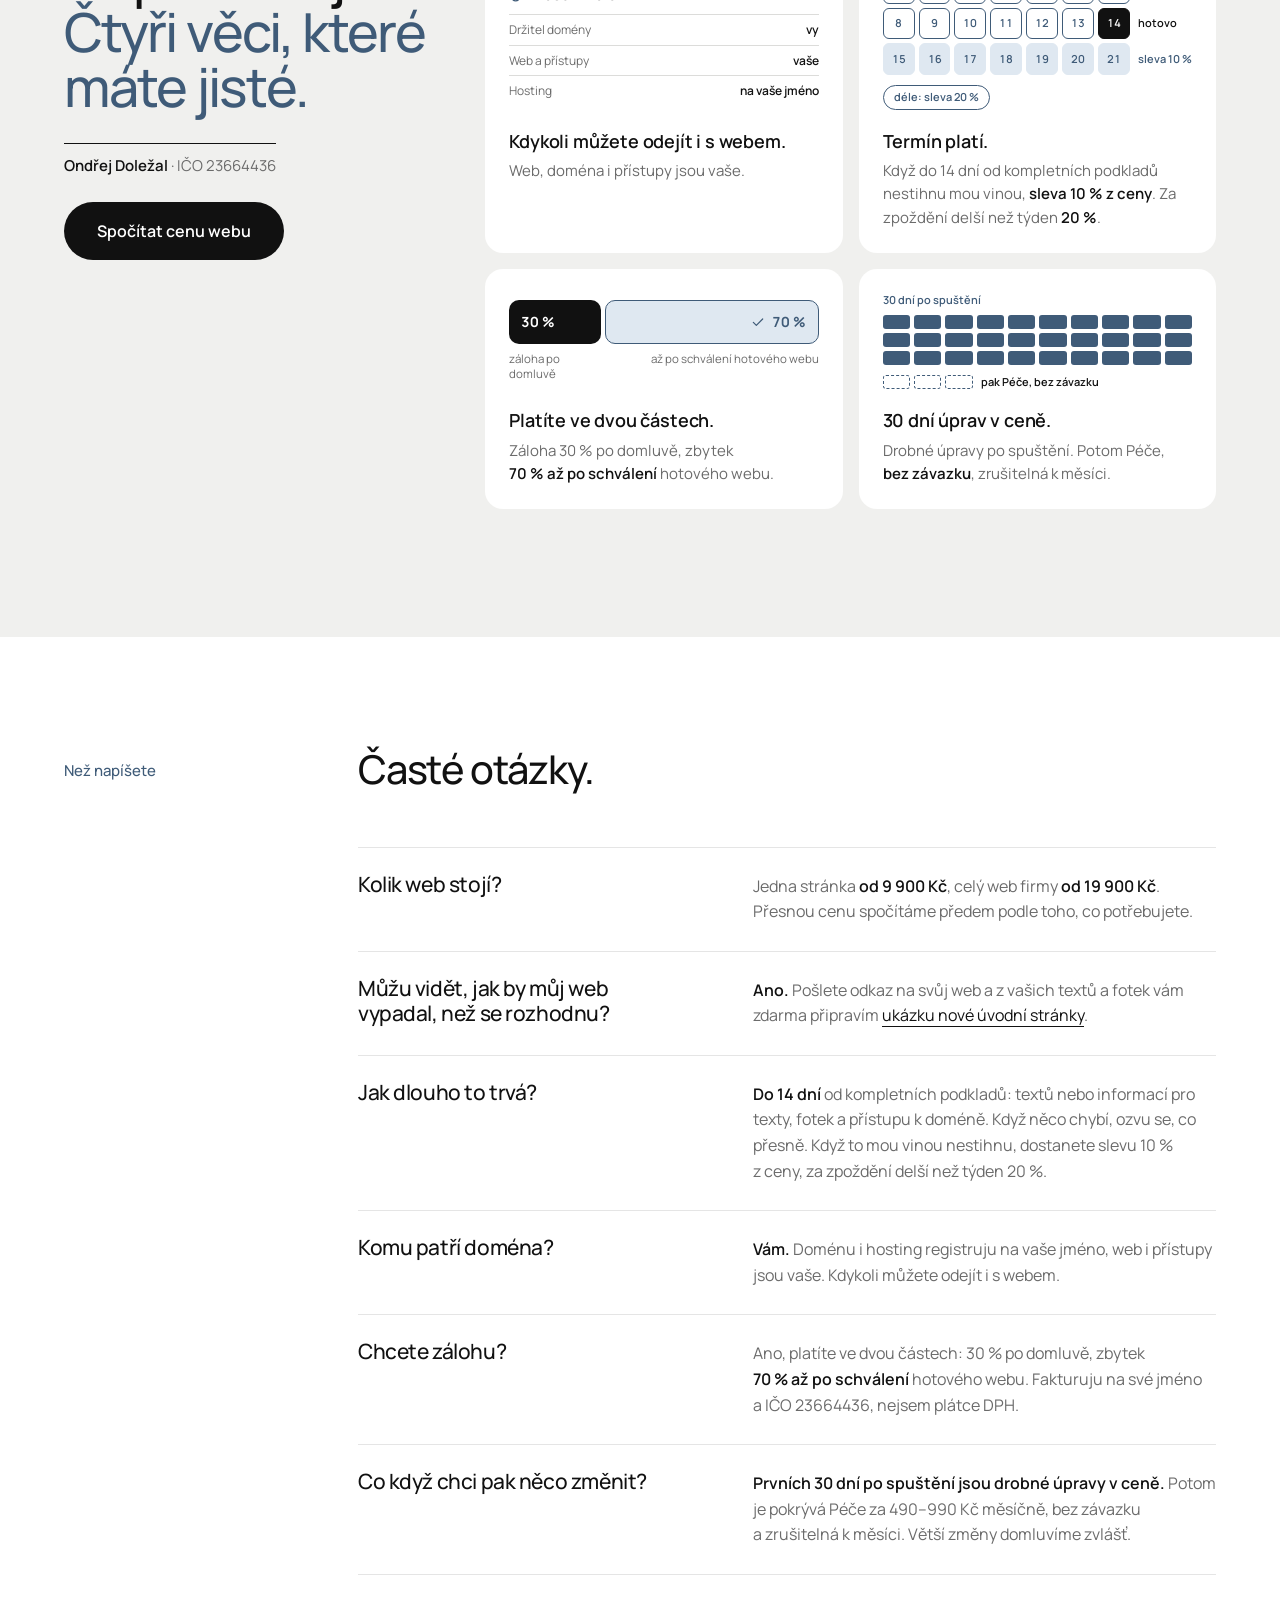
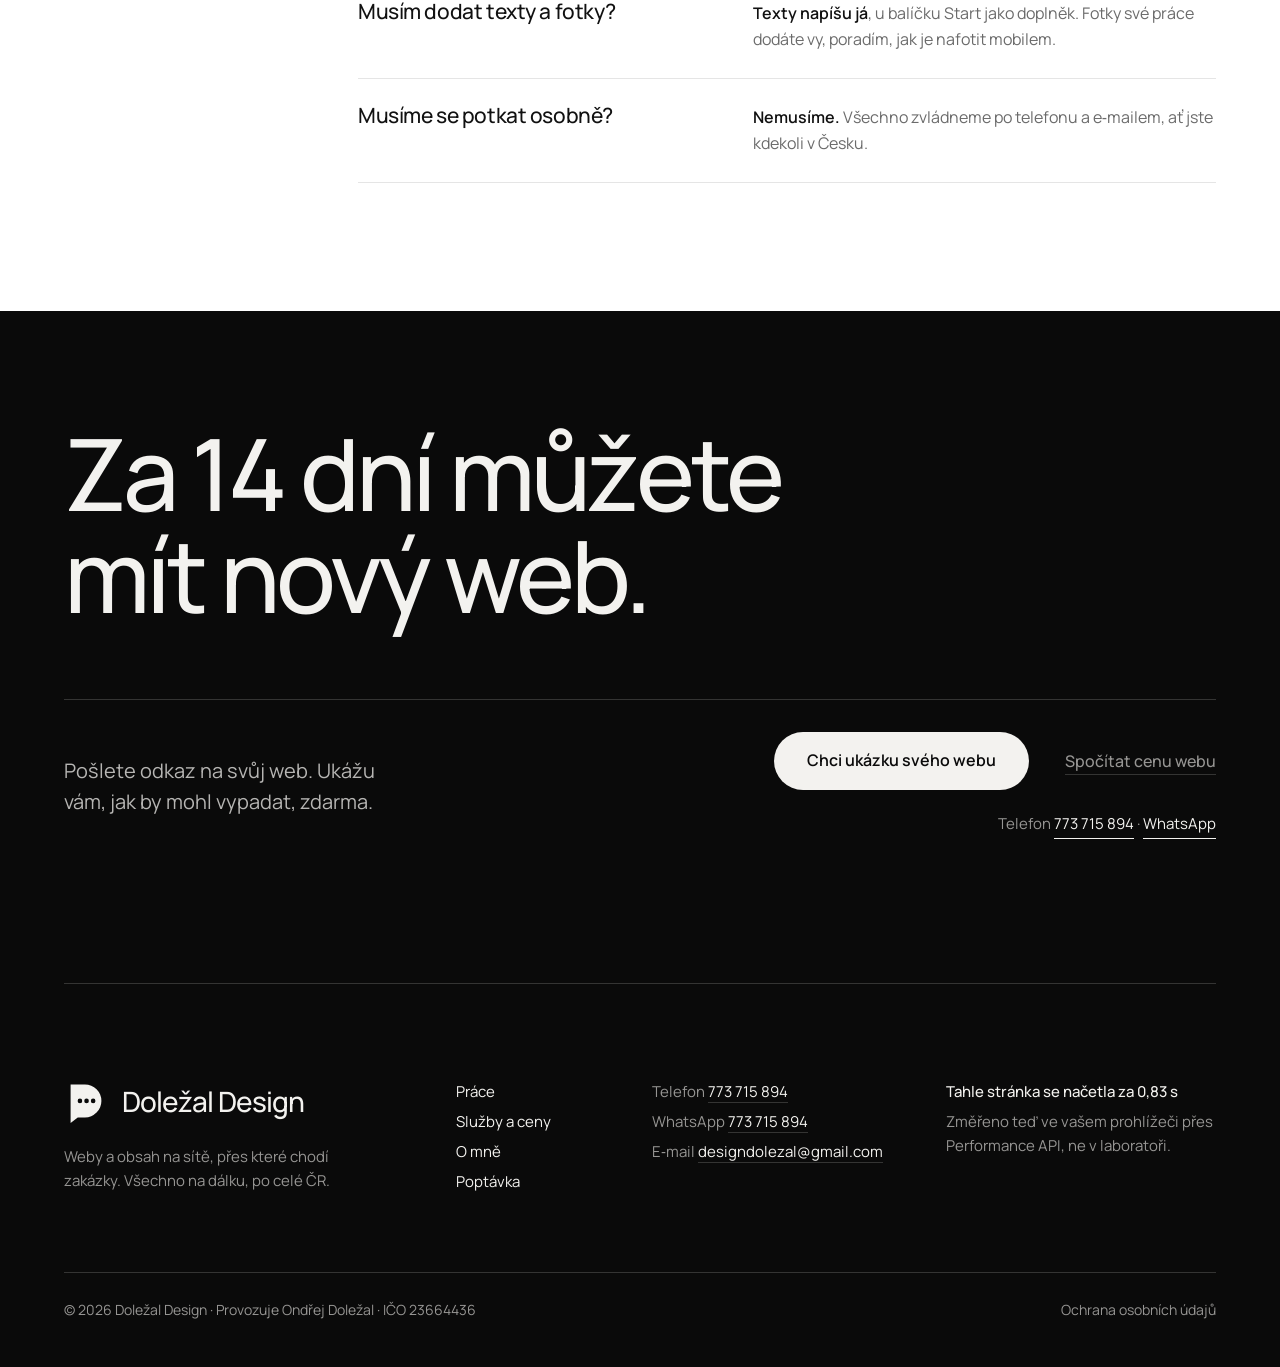
==== commit c5c524f6: "Náhled webu dolezaldesign.cz Co-Authored-By: Claude Opus 5.5 <noreply@anthropic.com>" ====
--- a/index.html
+++ b/index.html
@@ -18,8 +18,8 @@
   <link rel="icon" href="data:image/svg+xml,%3Csvg xmlns='http://www.w3.org/2000/svg' viewBox='0 0 40 40'%3E%3Crect width='40' height='40' rx='9' fill='%23111'/%3E%3Cpath transform='translate(4.4 3.2) scale(.78)' fill='%23fff' fill-rule='evenodd' d='M6 4h13a15 15 0 0 1 0 30h-6.5L6 39ZM12.4 19a2.1 2.1 0 1 0 4.2 0a2.1 2.1 0 1 0-4.2 0ZM18.4 19a2.1 2.1 0 1 0 4.2 0a2.1 2.1 0 1 0-4.2 0ZM24.4 19a2.1 2.1 0 1 0 4.2 0a2.1 2.1 0 1 0-4.2 0Z'/%3E%3C/svg%3E">
 
   <link rel="preload" href="assets/fonts/Manrope-Variable-latin.woff2" as="font" type="font/woff2" crossorigin>
-  <link rel="stylesheet" href="assets/css/tokens.css?v=202610092102">
-  <link rel="stylesheet" href="assets/css/main.css?v=202610092102">
+  <link rel="stylesheet" href="assets/css/tokens.css?v=202610092145">
+  <link rel="stylesheet" href="assets/css/main.css?v=202610092145">
   <script type="application/ld+json">
   {
     "@context": "https://schema.org",
@@ -35,9 +35,9 @@
   }
   </script>
   <script>document.documentElement.classList.add('js')</script>
-  <script src="assets/js/main.js?v=202610092102" defer></script>
-
-  <script src="assets/js/uvod.js?v=202610092102" defer></script>
+  <script src="assets/js/main.js?v=202610092145" defer></script>
+
+  <script src="assets/js/uvod.js?v=202610092145" defer></script>
 </head>
 <body>
 
--- a/assets/css/main.css
+++ b/assets/css/main.css
@@ -1068,99 +1068,258 @@
 @media (min-width: 768px) { .prose h2 { margin-top: 80px; } .prose p, .prose ul { font-size: 18px; } }
 
 /* =========================================================
-   Poptávka / kalkulačka (/poptavka/, 2. 10. 2026)
-   Jedna otázka na obrazovku. Bez JS je to obyčejný dlouhý formulář (všechny
-   otázky pod sebou), který se odešle rovnou na Formspree. S JS přidá poptavka.js
-   formuláři třídu .calc--steps a vidět je vždy jen jeden krok (ostatní mají hidden).
-   Volby jsou skutečné radio prvky ve fieldsetu: velké řádky přes celou šířku
-   s vlasovou linkou a vlastním kolečkem. Vybraný řádek má plné černé kolečko
-   a orámují ho černé linky. Modrá jen v písmu (štítek kroku), ceny v ink.
-   ========================================================= */
-/* hlava stránky o kus nižší, aby první otázka začala co nejvýš */
-.head--calc { padding-bottom: 48px; }
-.calc-sec { padding-top: 36px; padding-bottom: var(--gap); }
-.calc__progress { scroll-margin-top: 20px; }
-@media (min-width: 768px) {
-  .head--calc { padding-bottom: 80px; }
-  .calc-sec { padding-top: 64px; }
-}
-@media (min-width: 1024px) {
-  /* štítek kroku stojí v levém sloupci na úrovni linky průběhu */
-  .calc-sec .grid > .calc__progress { padding-top: 0; margin-top: -0.55em; }
-}
-
-.calc, .calc__done { max-width: 760px; }
-/* author display (např. .btn, .field) by jinak přebil atribut hidden */
-.calc [hidden], .calc-sec [hidden] { display: none !important; }
-
-/* průběh: vlasová linka, černá část roste s kroky */
-.calc__bar { position: relative; height: 1px; margin-bottom: 32px; background: var(--line); }
-.calc__bar span {
-  position: absolute; left: 0; top: -1px; width: 100%; height: 2px; background: var(--ink);
-  transform: scaleX(var(--done, 0)); transform-origin: left center;
-  transition: transform 0.5s var(--ease);
-}
+   Poptávka / kalkulačka (/poptavka/), varianta A „karta s průvodcem“ (v30, 9. 10. 2026)
+   Ondřej vybral z prototypu _navrhy/v30-formular/ (?v=a): formulář má vypadat jako
+   formulář, ne jako další text na stránce. Bílá karta (.pf__card) na modrém listu
+   pod hlavou „Modrá noc“; nahoře průběh (krok, úseky, hotové odpovědi jako štítky),
+   volby jako karty s kolečkem vpravo nahoře, ve 3. kroku balíčky a doplňky jako
+   stavebnice. Od 1024 px vedle karty přilepený souhrn s cenou (.pf__sum), pod 1024 px
+   cena v liště s tlačítkem přilepené dole (.calc__nav).
+   Ceny v ink, nikdy modře; modrá jen v průběhu a štítcích. Bez JS je karta dlouhý
+   formulář se všemi otázkami pod sebou (průběh, souhrn a cena v liště se neukazují).
+   Pole .field, .calc__privacy, .calc__status, .calc__who a .calc__done-* používá
+   i formulář na /ukazka/.
+   ========================================================= */
+.head--form { padding-bottom: 88px; }
+@media (min-width: 768px) { .head--form { padding-top: calc(var(--head-h) + 56px); padding-bottom: 112px; } }
+.pf.sheet { padding: 40px 0 var(--gap); }      /* list přesahuje přes hlavu o 32 px */
+@media (min-width: 768px) { .pf.sheet { padding-top: 56px; } }
+
+.pf__layout { display: grid; gap: 20px; align-items: start; }
+@media (min-width: 1024px) { .pf__layout { grid-template-columns: minmax(0, 1fr) 340px; gap: 28px; } }
+@media (min-width: 1440px) { .pf__layout { grid-template-columns: minmax(0, 1fr) 380px; } }
+
+/* karta a souhrn: bílý podklad s jemným stínem; uvnitř zase běžná šedá a linky
+   (list sky je přepisuje na své odstíny) */
+.pf__card, .pf__sum {
+  --muted: #6b6b6b; --line: #e5e5e5;          /* stejné hodnoty jako v tokens.css */
+  border-radius: 28px; background: var(--paper);
+  box-shadow: 0 30px 60px -36px rgba(0, 0, 0, 0.28), 0 0 0 1px rgba(17, 17, 17, 0.05);
+}
+.pf__card { min-width: 0; padding: 24px 20px 28px; }
+@media (min-width: 768px) { .pf__card { padding: 40px 44px 44px; } }
+/* author display (např. .btn, .field, .opt) by jinak přebil atribut hidden */
+.calc [hidden], .pf [hidden], .calc-sec [hidden] { display: none !important; }
+
+/* průběh: „Krok 3 z 5 · Zbývají 2 kroky“, úseky (hotové modře, aktuální napůl), štítky */
+.pf__prog { display: grid; gap: 12px; margin-bottom: 30px; scroll-margin-top: 20px; }
+.pf__prog-row { display: flex; align-items: baseline; justify-content: space-between; gap: 16px; font-size: 14px; font-weight: 600; line-height: 1.4; }
+.pf__prog-row span:last-child { font-weight: 500; color: var(--muted); }
+.pf__bar { display: grid; grid-auto-flow: column; grid-auto-columns: minmax(0, 1fr); gap: 6px; }
+.pf__bar i { height: 6px; border-radius: 3px; background: var(--line); }
+.pf__bar i.is-done { background: var(--tone); }
+.pf__bar i.is-now { background: linear-gradient(90deg, var(--tone) 40%, var(--line) 40%); }
+.pf__chips { display: flex; flex-wrap: wrap; gap: 8px; }
+.pf__chip {
+  display: inline-flex; align-items: center; gap: 6px; min-height: 32px; padding: 5px 12px 5px 8px;
+  border: 0; border-radius: var(--r-pill); background: var(--sky); color: var(--tone);
+  font: 600 14px/1.3 var(--sans); cursor: pointer; transition: background-color 0.2s;
+}
+.pf__chip:hover { background: #d2dfec; }
+.pf__chip svg { width: 16px; height: 16px; fill: none; stroke: currentColor; stroke-width: 2.2; stroke-linecap: round; stroke-linejoin: round; }
 
 /* otázka: fieldset bez rámu, nadpis v legendě */
 .q { min-width: 0; margin: 0; padding: 0; border: 0; }
-.q + .q { margin-top: 80px; }               /* bez JS: otázky pod sebou */
-.calc--steps .q + .q { margin-top: 0; }
 .q > legend { display: block; width: 100%; padding: 0; }
-.q__title {
-  font-size: var(--fs-h2-minor); font-weight: var(--w-head); line-height: 1.08; letter-spacing: var(--ls-m);
-  text-wrap: balance;
-}
+/* bez JS: otázky pod sebou, mezi nimi vlasová linka. Linka je stín, ne rámeček, a mezera
+   je v legendě: vykreslená legenda stojí v horním rámečku fieldsetu a odsazení by šlo až pod ni. */
+.q + .q { margin-top: 48px; box-shadow: inset 0 1px 0 var(--line); }
+.q + .q > legend { padding-top: 40px; }
+.calc--steps .q + .q { margin-top: 0; box-shadow: none; }
+.calc--steps .q + .q > legend { padding-top: 0; }
+.q__title { font-size: clamp(26px, 6.4vw, 34px); font-weight: var(--w-head); line-height: 1.1; letter-spacing: var(--ls-m); text-wrap: balance; }
 .q__title:focus { outline: none; }          /* nadpis dostává fokus jen programově při změně kroku */
-.q__hint { margin-top: 12px; max-width: 34em; font-size: 16px; line-height: 1.55; color: var(--muted); text-wrap: pretty; }
+.q__hint { margin-top: 8px; max-width: 40em; font-size: 16px; line-height: 1.55; color: var(--muted); text-wrap: pretty; }
 .q__error { margin-top: 14px; font-size: var(--fs-small); font-weight: 600; line-height: 1.45; color: var(--ink); }
 .q__note { font-size: var(--fs-small); line-height: 1.5; color: var(--ink); text-wrap: pretty; }
 .q__note:not(:empty) { margin-top: 16px; padding-top: 12px; border-top: 1px solid var(--ink); }
 
-/* volby: velké řádky přes celou šířku, mezi nimi vlasová linka */
-.opts { margin-top: 24px; border-bottom: 1px solid var(--line); }
+/* volby: karty s vlasovým rámem, kolečko vpravo nahoře, vybraná karta s černým rámem */
+.opts { display: grid; gap: 10px; margin-top: 22px; }
+@media (min-width: 560px) { .opts--2 { grid-template-columns: repeat(2, minmax(0, 1fr)); } }
 .opt {
-  display: grid; grid-template-columns: 22px minmax(0, 1fr); column-gap: 16px; align-items: start;
-  padding: 17px 0 18px; border-top: 1px solid var(--line); cursor: pointer;
+  position: relative; display: grid; align-content: start; gap: 3px;
+  padding: 16px 52px 17px 18px; border: 1.5px solid var(--line); border-radius: 16px; background: var(--paper);
+  cursor: pointer; transition: border-color 0.2s, box-shadow 0.2s;
   -webkit-tap-highlight-color: transparent;
 }
+.opt:hover { border-color: #b8b8b8; }
 .opt input {
   -webkit-appearance: none; appearance: none;
-  display: grid; place-content: center; width: 22px; height: 22px; margin: 1px 0 0;
-  border: 1.5px solid var(--muted); border-radius: 50%; background: var(--paper);
-  cursor: pointer; transition: border-color 0.2s;
-}
-.opt input::before {
-  content: ""; width: 10px; height: 10px; border-radius: 50%; background: var(--ink);
-  transform: scale(0); transition: transform 0.25s var(--ease);
-}
-.opt:hover input, .opt input:checked { border-color: var(--ink); }
-.opt input:checked::before { transform: scale(1); }
-.opt input:focus-visible { outline-offset: 3px; }
-.opt__body { display: contents; }         /* název, cena a popis jsou přímo v mřížce řádku */
-.opt__name { grid-column: 2; grid-row: 1; display: block; font-size: 17px; font-weight: 600; line-height: 1.35; letter-spacing: -0.01em; text-wrap: pretty; }
-.opt__desc { grid-column: 2; grid-row: 3; display: block; margin-top: 3px; font-size: var(--fs-small); line-height: 1.45; color: var(--muted); text-wrap: pretty; }
-/* cena u volby: na mobilu hned pod názvem, od 560 px na pravé hraně řádku */
-.opt__price { grid-column: 2; grid-row: 2; margin-top: 2px; font-size: 17px; font-weight: 600; line-height: 1.35; letter-spacing: -0.01em; white-space: nowrap; }
-.opt__price--soft { font-weight: 500; color: var(--muted); }
-@media (min-width: 560px) {
-  .opts--priced .opt { grid-template-columns: 22px minmax(0, 1fr) auto; }
-  .opts--priced .opt__desc { grid-row: 2; }
-  .opt__price { grid-column: 3; grid-row: 1; margin-top: 0; padding-left: 8px; text-align: right; }
-}
-/* vybraný řádek orámují černé linky (nad ním a pod ním), fokus z klávesnice obtáhne celý řádek */
+  position: absolute; top: 16px; right: 16px; width: 22px; height: 22px; margin: 0;
+  border: 1.5px solid #8a8a8a; border-radius: 50%; background: var(--paper);   /* 3,4 : 1 na bílé */
+  cursor: pointer; transition: border-color 0.2s, box-shadow 0.2s;
+}
+.opt input:checked { border-color: var(--ink); background: var(--ink); box-shadow: inset 0 0 0 5px var(--ink), inset 0 0 0 11px var(--paper); }
+.opt__name { font-size: 17px; font-weight: 600; line-height: 1.35; letter-spacing: -0.01em; text-wrap: pretty; }
+.opt__desc { font-size: var(--fs-small); line-height: 1.45; color: var(--muted); text-wrap: pretty; }
 @supports selector(:has(*)) {
-  .opt:has(input:checked), .opt:has(input:checked) + .opt { border-top-color: var(--ink); }
-  .opts:has(> .opt:last-child input:checked) { border-bottom-color: var(--ink); }
+  .opt:has(input:checked) { border-color: var(--ink); box-shadow: 0 0 0 0.5px var(--ink), 0 12px 24px -16px rgba(0, 0, 0, 0.35); }
   .opt input:focus-visible, .calc[data-kbd] .opt input:focus { outline: none; }
   /* data-kbd (poptavka.js) = poslední ovládání z klávesnice: WebKit po šipkách ve skupině
      voleb :focus-visible nenastaví, tak se kroužek řídí i tímhle */
-  .opt:has(input:focus-visible), .calc[data-kbd] .opt:has(input:focus) { outline: 2px solid var(--ink); outline-offset: 4px; }
-}
+  .opt:has(input:focus-visible), .calc[data-kbd] .opt:has(input:focus) { outline: 2px solid var(--ink); outline-offset: 3px; }
+}
+
+/* balíčky: tři karty vedle sebe (od 768 px), pod nimi „Víc než 5 stránek“ přes celou šířku.
+   Na mobilu je obsah balíčku v jednom řádku s tečkami, ať je krok kratší. */
+.pks { display: grid; gap: 12px; margin-top: 24px; }
+.pk { padding: 18px 52px 18px 18px; }
+.pk .opt__name { font-size: 19px; }
+.pk__price { font-size: 16px; font-weight: 600; line-height: 1.4; font-variant-numeric: tabular-nums; white-space: nowrap; }
+.pk__price--soft { font-weight: 500; color: var(--muted); }
+.pk__list { margin-top: 4px; font-size: 14px; line-height: 1.5; color: var(--muted); }
+.pk__list span:not(:last-child)::after { content: " · "; }
+.pk__tag {
+  position: absolute; top: -11px; left: 16px; padding: 3px 9px; border-radius: var(--r-pill);
+  background: var(--tone); color: var(--paper); font-size: 12px; font-weight: 700; line-height: 1.4; letter-spacing: 0.01em;
+}
+@media (min-width: 768px) {
+  .pks { grid-template-columns: repeat(3, minmax(0, 1fr)); }
+  .pk { padding: 20px 48px 20px 18px; }
+  .pk__list { display: grid; gap: 3px; margin-top: 6px; }
+  .pk__list span { padding-left: 0.75em; text-indent: -0.75em; }   /* pomlčka visí před řádkem */
+  .pk__list span::before { content: "– "; }
+  .pk__list span:not(:last-child)::after { content: none; }
+  .pk--wide { grid-column: 1 / -1; grid-template-columns: minmax(0, 1fr) auto; column-gap: 16px; align-items: baseline; padding: 16px 52px 17px 18px; }
+  .pk--wide .pk__price { grid-column: 2; grid-row: 1; }
+  .pk--wide .opt__desc { grid-column: 1; }
+}
+
+/* doplňky: řádky se čtverečkem, název s popiskem a cenou vpravo (pod 480 px pod názvem) */
+.mods { margin-top: 28px; }
+.mods__title { font-size: 16px; font-weight: 600; line-height: 1.4; }
+.mods__title small, .when__title small, .pf .field__label small { margin-left: 4px; font-size: 14px; font-weight: 500; color: var(--muted); }
+.mods__list { display: grid; gap: 8px; margin-top: 12px; }
+.mod {
+  display: grid; grid-template-columns: 22px minmax(0, 1fr); column-gap: 12px; row-gap: 2px; align-items: start;
+  padding: 12px 14px; border: 1.5px solid var(--line); border-radius: 14px; background: var(--paper);
+  cursor: pointer; transition: border-color 0.2s, background-color 0.2s;
+  -webkit-tap-highlight-color: transparent;
+}
+.mod:hover { border-color: #b8b8b8; }
+.mod input {
+  -webkit-appearance: none; appearance: none; grid-row: 1 / 3;
+  width: 22px; height: 22px; margin: 0; border: 1.5px solid #8a8a8a; border-radius: 6px;
+  background: var(--paper) center / 14px 14px no-repeat; cursor: pointer; transition: border-color 0.2s, background-color 0.2s;
+}
+.mod input:checked {
+  border-color: var(--ink); background-color: var(--ink);
+  background-image: url("data:image/svg+xml,%3Csvg xmlns='http://www.w3.org/2000/svg' viewBox='0 0 24 24' fill='none' stroke='%23fff' stroke-width='2.8' stroke-linecap='round' stroke-linejoin='round'%3E%3Cpath d='M5 12.5l4.5 4.5L19 7.5'/%3E%3C/svg%3E");
+}
+.mod input:focus-visible { outline: 2px solid var(--ink); outline-offset: 3px; }
+.mod__name { min-width: 0; font-size: 15px; font-weight: 600; line-height: 1.35; }
+.mod__name small { display: block; margin-top: 1px; font-size: 14px; font-weight: 500; line-height: 1.4; color: var(--muted); }
+.mod__price { grid-column: 2; font-size: 15px; font-weight: 600; line-height: 1.35; font-variant-numeric: tabular-nums; white-space: nowrap; }
+.mod__price--soft { font-weight: 500; color: var(--muted); }
+/* v ceně balíčku: zaškrtnuté šedě, nejde odškrtnout */
+.mod.is-included { cursor: default; background: #fafafa; }
+.mod.is-included:hover { border-color: var(--line); }
+.mod.is-included input { cursor: default; border-color: var(--muted); background-color: var(--muted); }
+@supports selector(:has(*)) { .mod:has(input:checked:not(:disabled)) { border-color: var(--ink); } }
+@media (min-width: 480px) {
+  .mod { grid-template-columns: 22px minmax(0, 1fr) auto; align-items: center; }
+  .mod input { grid-row: auto; }
+  .mod__price { grid-column: 3; padding-left: 8px; text-align: right; }
+}
+.mods__note { margin-top: 12px; font-size: 14px; line-height: 1.5; color: var(--muted); }
 @media (forced-colors: active) {
-  .opt input::before { background: CanvasText; }
-}
-
-/* textová pole: podtržená vlasovou linkou v muted (3 : 1 a víc), písmo 17 px (iOS nezvětšuje) */
+  .opt input, .mod input { -webkit-appearance: auto; appearance: auto; }
+}
+
+/* kontakt: pole v rámečku (v kartě čitelnější než podtržení), jeden sloupec */
+.pf .calc__fields { display: grid; grid-template-columns: minmax(0, 1fr); gap: 18px; max-width: 520px; margin-top: 22px; }
+.pf .calc__fields .field { margin-top: 0; }
+.pf .field { margin-top: 22px; }
+.pf .field__label { font-size: 15px; }
+.pf .field__input {
+  margin-top: 8px; padding: 13px 16px; border: 1.5px solid #949494; border-radius: 12px;   /* 3 : 1 na bílé */
+  background: var(--paper);
+}
+.pf .field__input:hover { border-color: var(--ink); }
+.pf .field__input:focus, .pf .field__input[aria-invalid="true"] { border-color: var(--ink); box-shadow: 0 0 0 1px var(--ink); }
+.pf .q__note:not(:empty) { max-width: 520px; }
+
+/* termín: nepovinný, tři pilulky */
+.when { min-width: 0; margin: 26px 0 0; padding: 0; border: 0; }
+.when__title { padding: 0; font-size: 15px; font-weight: 600; line-height: 1.4; }
+.when__opts { display: flex; flex-wrap: wrap; gap: 8px; margin-top: 10px; }
+.when__o { position: relative; display: inline-flex; cursor: pointer; -webkit-tap-highlight-color: transparent; }
+.when__o input { position: absolute; inset: 0; width: 100%; height: 100%; margin: 0; opacity: 0; cursor: pointer; }
+.when__o span {
+  display: inline-flex; align-items: center; min-height: 44px; padding: 10px 16px;
+  border: 1.5px solid var(--line); border-radius: var(--r-pill); font-size: 15px; font-weight: 600; line-height: 1.3;
+  transition: border-color 0.2s, background-color 0.2s, color 0.2s;
+}
+.when__o:hover span { border-color: #b8b8b8; }
+.when__o input:checked + span { border-color: var(--ink); background: var(--ink); color: var(--paper); }
+.when__o input:focus-visible + span { outline: 2px solid var(--ink); outline-offset: 3px; }
+
+/* shrnutí v posledním kroku (mobil a tablet; na počítači je souhrn vedle karty) */
+.pf__recap { margin-top: 20px; padding: 16px 18px; border-radius: 16px; background: var(--sky); --muted: var(--sky-muted); --line: var(--sky-line); }
+.pf__recap .pf__lines { margin-top: 0; }
+.pf__recap-total { display: flex; align-items: baseline; justify-content: space-between; gap: 12px; margin-top: 12px; padding-top: 12px; border-top: 1px solid var(--line); font-size: 15px; font-weight: 600; }
+.pf__recap-total b { font-size: 22px; font-weight: 600; letter-spacing: -0.02em; white-space: nowrap; font-variant-numeric: tabular-nums; }
+.pf__recap .calc__back { margin-top: 4px; font-size: 15px; }
+@media (min-width: 1024px) { .pf__recap { display: none !important; } }
+
+/* souhrn vedle karty (od 1024 px): vybrané položky, celková cena, podmínky */
+.pf__sum { display: none; }
+@media (min-width: 1024px) { .pf__sum { display: block; position: sticky; top: 24px; padding: 26px 24px 24px; } }
+.pf__sum-title { font-size: 18px; font-weight: 600; line-height: 1.3; letter-spacing: -0.01em; }
+.pf__empty { margin-top: 12px; font-size: 15px; line-height: 1.5; color: var(--muted); }
+.pf__lines { display: grid; gap: 10px; margin: 16px 0 0; font-size: 15px; line-height: 1.4; }
+.pf__lines div { display: flex; align-items: baseline; justify-content: space-between; gap: 12px; }
+.pf__lines dt { min-width: 0; color: var(--muted); }
+.pf__lines dd { margin: 0; font-weight: 600; white-space: nowrap; font-variant-numeric: tabular-nums; }
+.pf__lines dd.is-soft { font-weight: 500; color: var(--muted); }
+.pf__total { margin-top: 18px; padding-top: 16px; border-top: 1px solid var(--line); }
+.pf__total-row { display: flex; align-items: baseline; justify-content: space-between; gap: 12px; font-size: 15px; font-weight: 600; }
+.pf__total-row b { font-size: 30px; font-weight: 600; line-height: 1.1; letter-spacing: var(--ls-m); white-space: nowrap; font-variant-numeric: tabular-nums; }
+.pf__plus { margin-top: 8px; font-size: 14px; line-height: 1.45; color: var(--muted); text-wrap: pretty; }
+.pf__plus--care { font-weight: 600; color: var(--ink); }
+.pf__terms { margin-top: 18px; border-top: 1px solid var(--line); }
+.pf__terms li { padding: 9px 0 10px; border-bottom: 1px solid var(--line); font-size: 14px; line-height: 1.45; color: var(--muted); }
+.pf__terms em { font-style: normal; color: var(--ink); }
+.pf__alt { margin-top: 14px; font-size: 14px; line-height: 1.5; color: var(--muted); }
+.pf__alt a { color: var(--ink); text-decoration: underline; text-decoration-thickness: 1px; text-underline-offset: 0.2em; }
+.pf__alt a:hover { color: var(--tone); }
+
+/* tlačítka: Zpět vlevo, hlavní pilulka vpravo; pod 1024 px lišta přilepená dole s cenou */
+.calc__nav { display: flex; align-items: center; gap: 12px 20px; margin-top: 30px; padding-top: 22px; border-top: 1px solid var(--line); }
+.calc__nav .btn { margin-left: auto; }
+.calc__back {
+  min-height: 44px; padding: 0; border: 0; background: none; cursor: pointer;
+  font: 500 16px/1.3 var(--sans); color: var(--ink);
+  text-decoration: underline; text-decoration-thickness: 1px; text-underline-offset: 6px;
+  transition: color 0.2s;
+}
+.calc__back:hover { color: var(--tone); }
+.btn:disabled { cursor: progress; background: #2b2b2b; }
+.pf__mtotal { display: none; }
+@media (max-width: 1023.98px) {
+  .calc--steps .calc__nav {
+    position: sticky; bottom: 0; z-index: 3;
+    margin: 24px -20px 0; padding: 12px 20px calc(12px + env(safe-area-inset-bottom, 0px));
+    background: var(--paper);
+  }
+  .pf__mtotal { display: block; min-width: 0; margin: 0; line-height: 1.2; }
+  .pf__mtotal small { display: block; font-size: 14px; color: var(--muted); }
+  .pf__mtotal b { font-size: 20px; font-weight: 600; letter-spacing: -0.02em; white-space: nowrap; font-variant-numeric: tabular-nums; }
+}
+@media (min-width: 768px) and (max-width: 1023.98px) { .calc--steps .calc__nav { margin-inline: -44px; padding-inline: 44px; } }
+@media (max-width: 559.98px) { .calc__nav { gap: 12px 14px; } .calc__nav .btn { min-height: 52px; padding: 14px 22px; } }
+
+.calc__privacy { margin-top: 16px; max-width: 34em; font-size: var(--fs-caption); line-height: 1.5; color: var(--muted); }
+.calc__privacy a { color: var(--ink); text-decoration: underline; text-decoration-thickness: 1px; text-underline-offset: 0.2em; }
+.calc__privacy a:hover { color: var(--tone); }
+.calc__status { font-size: 16px; line-height: 1.55; color: var(--ink); }
+.calc__status:not(:empty) { margin-top: 24px; padding-top: 16px; border-top: 1px solid var(--ink); }
+.calc__status a { font-weight: 600; text-decoration: underline; text-decoration-thickness: 1px; text-underline-offset: 0.2em; }
+.calc__status a:hover { color: var(--tone); }
+
+/* textová pole (i /ukazka/): podtržená vlasovou linkou v muted (3 : 1 a víc), písmo 17 px (iOS nezvětšuje);
+   v kartě poptávky v rámečku (výš) */
 .field { margin-top: 28px; }
 .field__label { display: block; font-size: var(--fs-small); font-weight: 600; line-height: 1.4; }
 .field__label small { font-size: inherit; font-weight: 500; color: var(--muted); }
@@ -1179,40 +1338,8 @@
 textarea.field__input { min-height: 104px; resize: vertical; }
 .field__error { margin-top: 8px; font-size: var(--fs-small); font-weight: 600; line-height: 1.45; color: var(--ink); }
 
-/* tlačítka: hlavní pilulka (Další / Odeslat poptávku), vedle textový odkaz Zpět */
-.calc__nav { display: flex; flex-wrap: wrap; align-items: center; gap: 12px 28px; margin-top: 32px; }
-.calc__back {
-  min-height: 44px; padding: 0; border: 0; background: none; cursor: pointer;
-  font-size: 16px; font-weight: 500; line-height: 1.3; color: var(--ink);
-  text-decoration: underline; text-decoration-thickness: 1px; text-underline-offset: 6px;
-  transition: color 0.2s;
-}
-.calc__back:hover { color: var(--tone); }
-.btn:disabled { cursor: progress; background: #2b2b2b; }
-.calc__privacy { margin-top: 16px; max-width: 34em; font-size: var(--fs-caption); line-height: 1.5; color: var(--muted); }
-.calc__privacy a { color: var(--ink); text-decoration: underline; text-decoration-thickness: 1px; text-underline-offset: 0.2em; }
-.calc__privacy a:hover { color: var(--tone); }
-.calc__status { font-size: 16px; line-height: 1.55; color: var(--ink); }
-.calc__status:not(:empty) { margin-top: 24px; padding-top: 16px; border-top: 1px solid var(--ink); }
-.calc__status a { font-weight: 600; text-decoration: underline; text-decoration-thickness: 1px; text-underline-offset: 0.2em; }
-.calc__status a:hover { color: var(--tone); }
-
-/* výsledek: velká orientační cena (--fs-plan, na mobilu aspoň 44 px; ink, ne modrá),
-   pod ní co jste vybrali */
-.calc__total { margin-top: 20px; }
-.calc__sum { font-size: max(var(--fs-plan), 44px); font-weight: var(--w-head); line-height: 1.04; letter-spacing: var(--ls-m); }
-.calc__sum small { font-size: 17px; font-weight: 500; letter-spacing: 0; color: var(--muted); }
-.calc__plus, .calc__care { margin-top: 10px; font-size: 17px; font-weight: 500; line-height: 1.45; }
-.calc__plus { color: var(--muted); }
-.calc__list { margin-top: 24px; }
-.calc__list > div { padding: 14px 0 15px; }
-.calc__list dd { font-weight: 600; white-space: nowrap; }
-.calc__list dd .blank { font-weight: 500; }
-.calc__terms { margin-top: 20px; }
-.calc__terms li { padding: 9px 0 10px; border-bottom: 1px solid var(--line); font-size: var(--fs-small); line-height: 1.45; color: var(--muted); }
-
-/* kontakt: černá linka nad skupinou. Legenda je plovoucí, takže není „vykreslená legenda“
-   a linku fieldsetu neprotne (chová se jako obyčejný blok). */
+/* kontakt na /ukazka/: černá linka nad skupinou. Legenda je plovoucí, takže není „vykreslená
+   legenda“ a linku fieldsetu neprotne (chová se jako obyčejný blok). */
 .calc__who { min-width: 0; margin: 48px 0 0; padding: 20px 0 0; border: 0; border-top: 1px solid var(--ink); }
 .calc__who > legend { float: left; width: 100%; margin-bottom: 16px; padding: 0; }
 .calc__who > legend + * { clear: left; }
@@ -1224,6 +1351,7 @@
   .calc__fields .field:nth-child(2) { margin-top: 0; }
   .calc__who > legend { margin-bottom: 20px; }
   .calc__fields .field--wide { grid-column: 1 / -1; }
+  .calc__who { margin-top: 64px; padding-top: 24px; }
 }
 
 /* poděkování po odeslání */
@@ -1232,27 +1360,12 @@
 .calc__done-more a { color: var(--ink); white-space: nowrap; border-bottom: 1px solid currentColor; }
 .calc__done-links { margin-top: 28px; }
 
-@media (min-width: 768px) {
-  .q__hint { margin-top: 14px; font-size: 17px; }
-  .opts { margin-top: 32px; }
-  .opt { padding: 20px 0 21px; }
-  .calc__nav { margin-top: 40px; }
-  .calc__total { margin-top: 28px; }
-  .calc__plus, .calc__care { font-size: 18px; }
-  .calc__list { margin-top: 32px; }
-  .calc__who { margin-top: 64px; padding-top: 24px; }
-}
-
-/* nízký telefon (iPhone SE, iPhone v Safari s lištami): těsnější řádky a kratší popisy
-   balíčků (.opt__more), aby se i krok s balíčky vešel na obrazovku i s tlačítkem Další */
+/* nízký telefon (iPhone SE, iPhone v Safari s lištami): těsnější karta a volby */
 @media (max-width: 559.98px) and (max-height: 760px) {
-  .calc-sec { padding-top: 28px; }
-  .calc__progress { padding-bottom: 12px; }
-  .calc__bar { margin-bottom: 24px; }
-  .opts { margin-top: 18px; }
-  .opt { padding: 13px 0 14px; }
-  .opt__more { display: none; }
-  .calc__nav { margin-top: 24px; }
+  .pf__card { padding-top: 20px; }
+  .pf__prog { margin-bottom: 22px; }
+  .opts, .pks { margin-top: 16px; }
+  .opt { padding-block: 13px 14px; }
 }
 
 /* krok se při změně jen jemně objeví (s omezeným pohybem ne, viz konec souboru) */
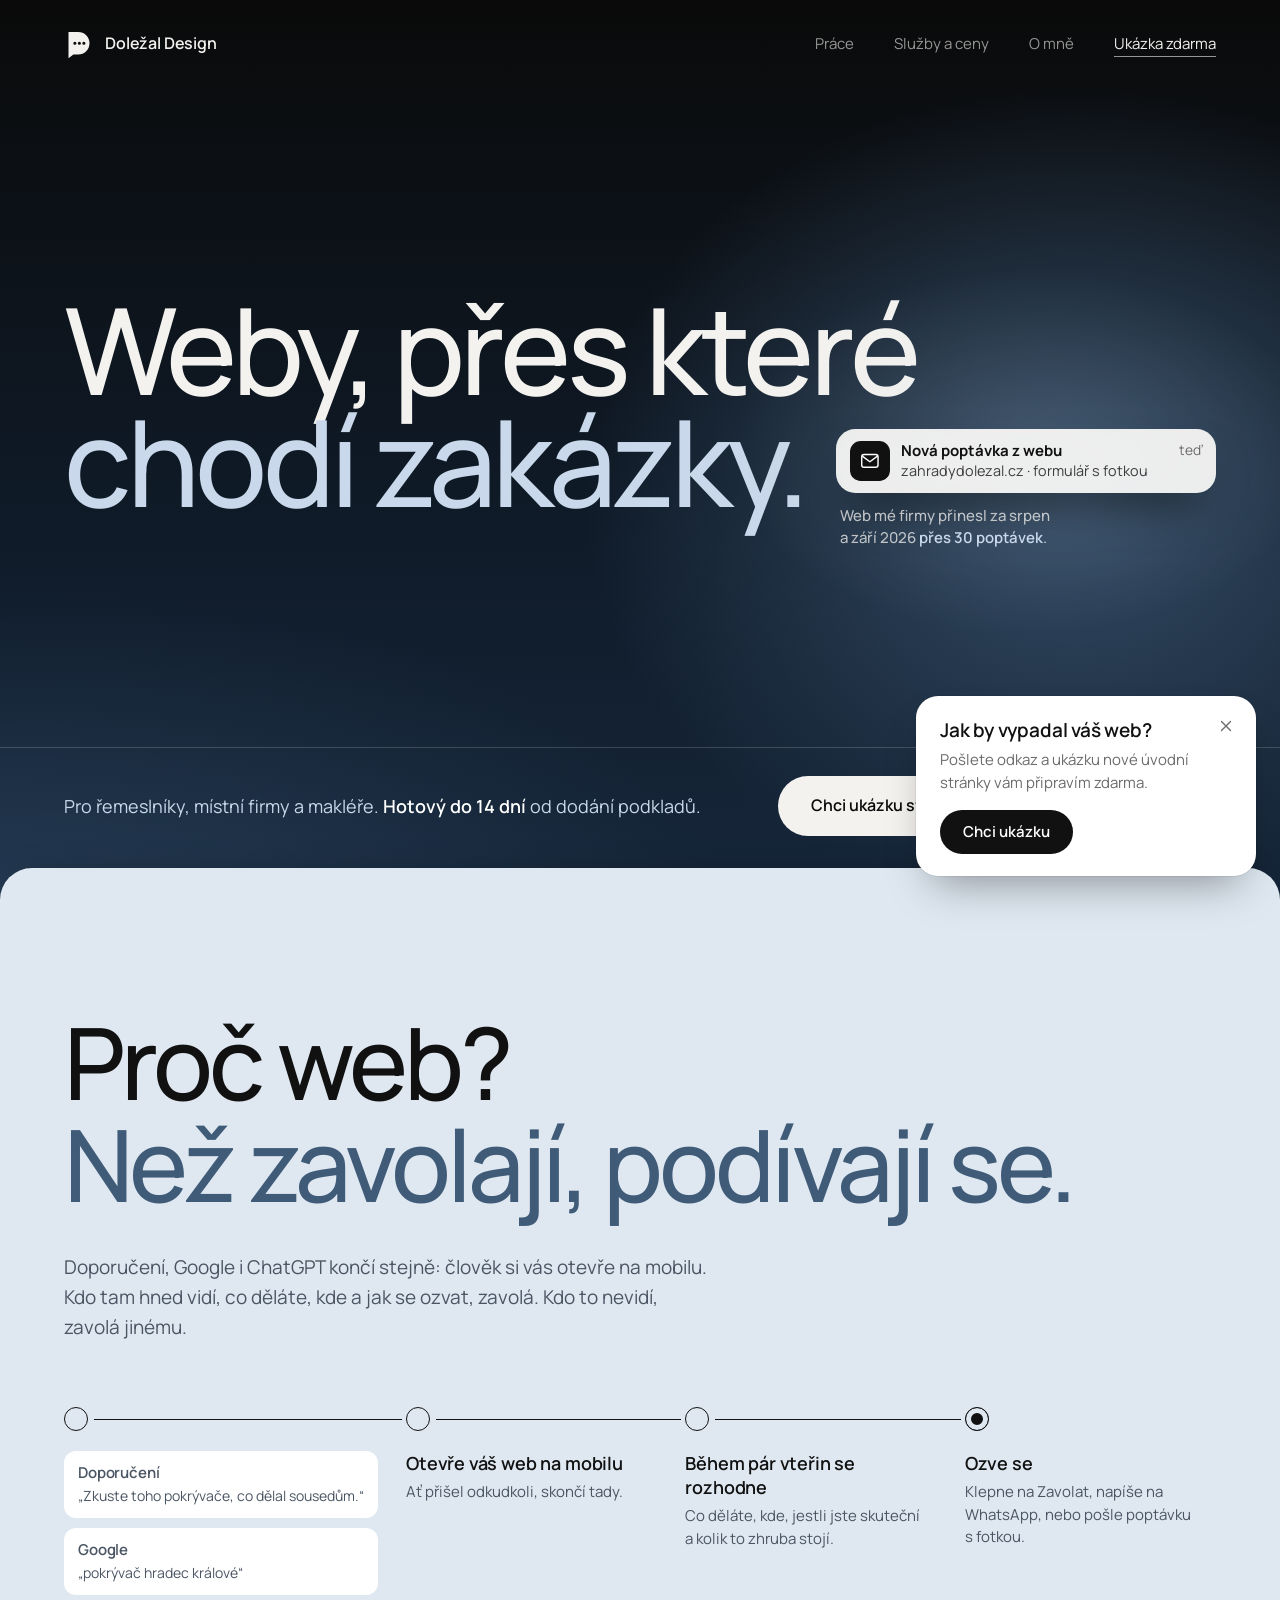
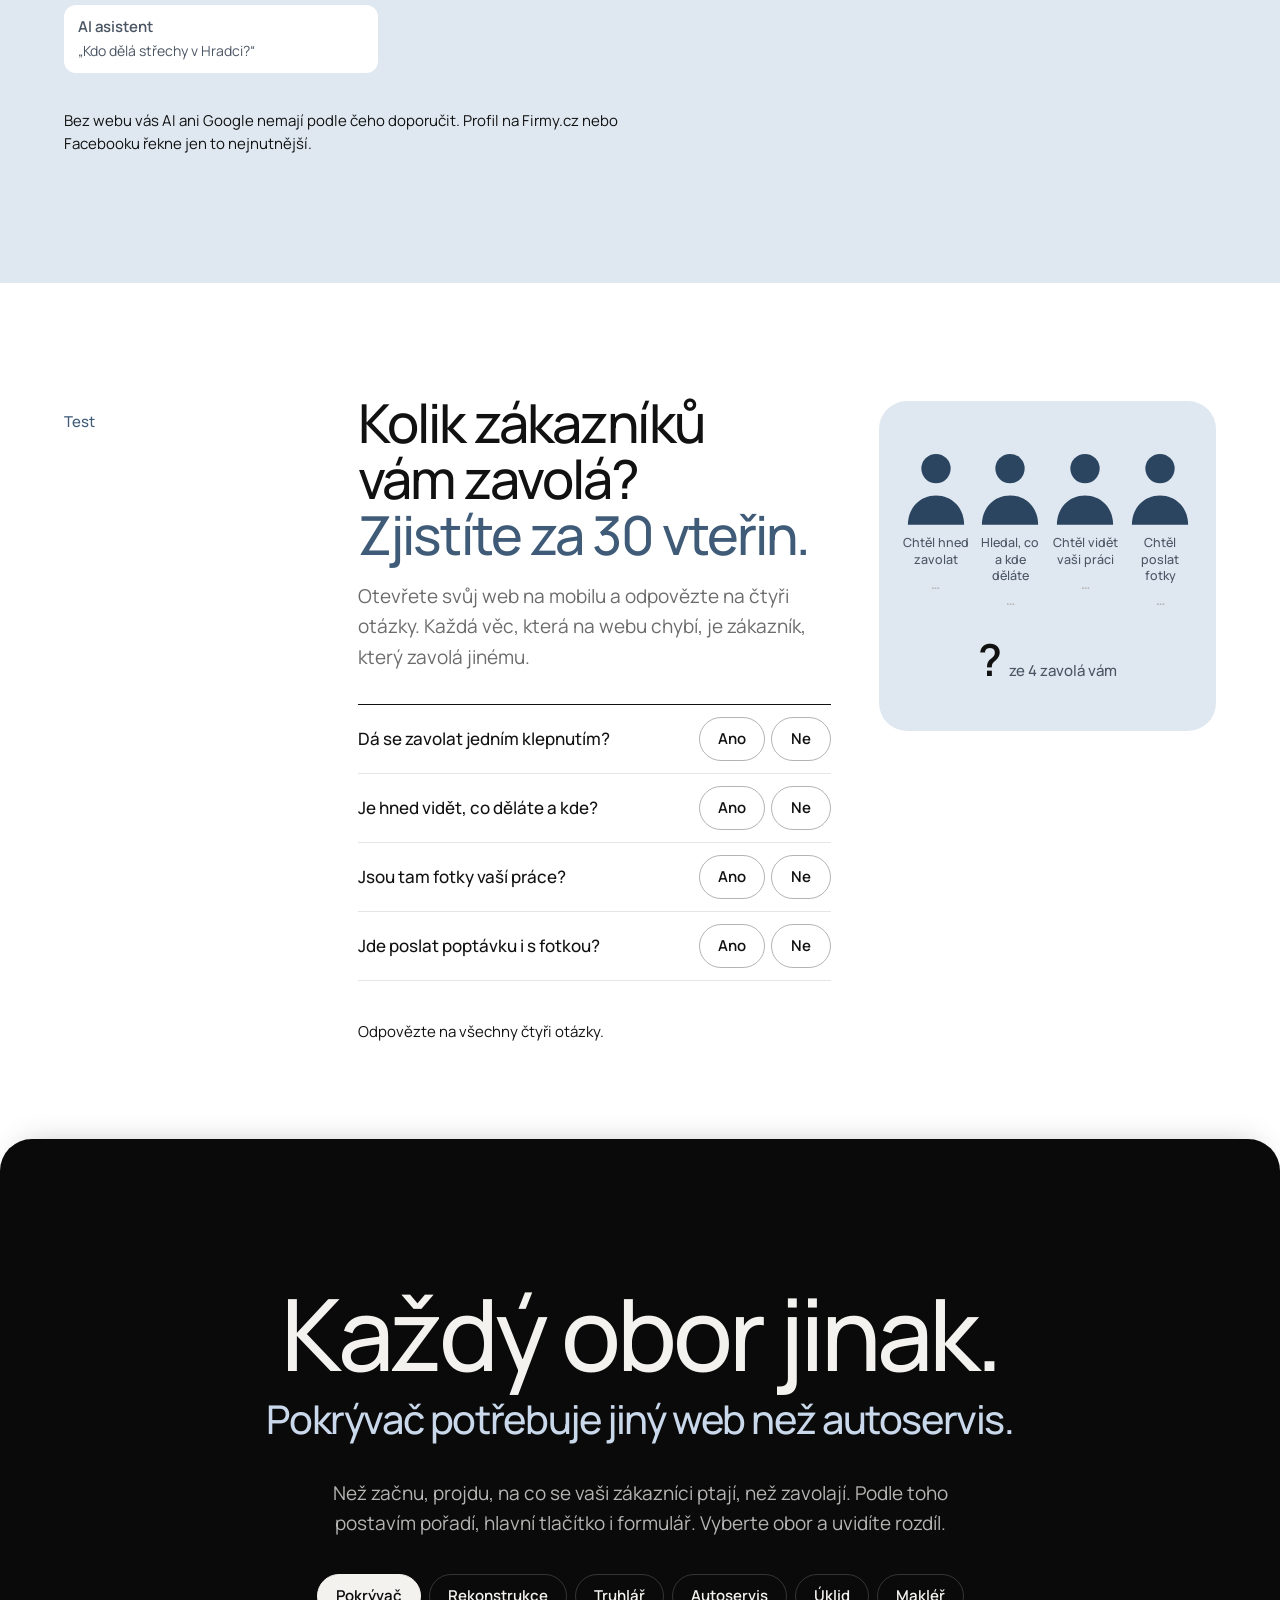
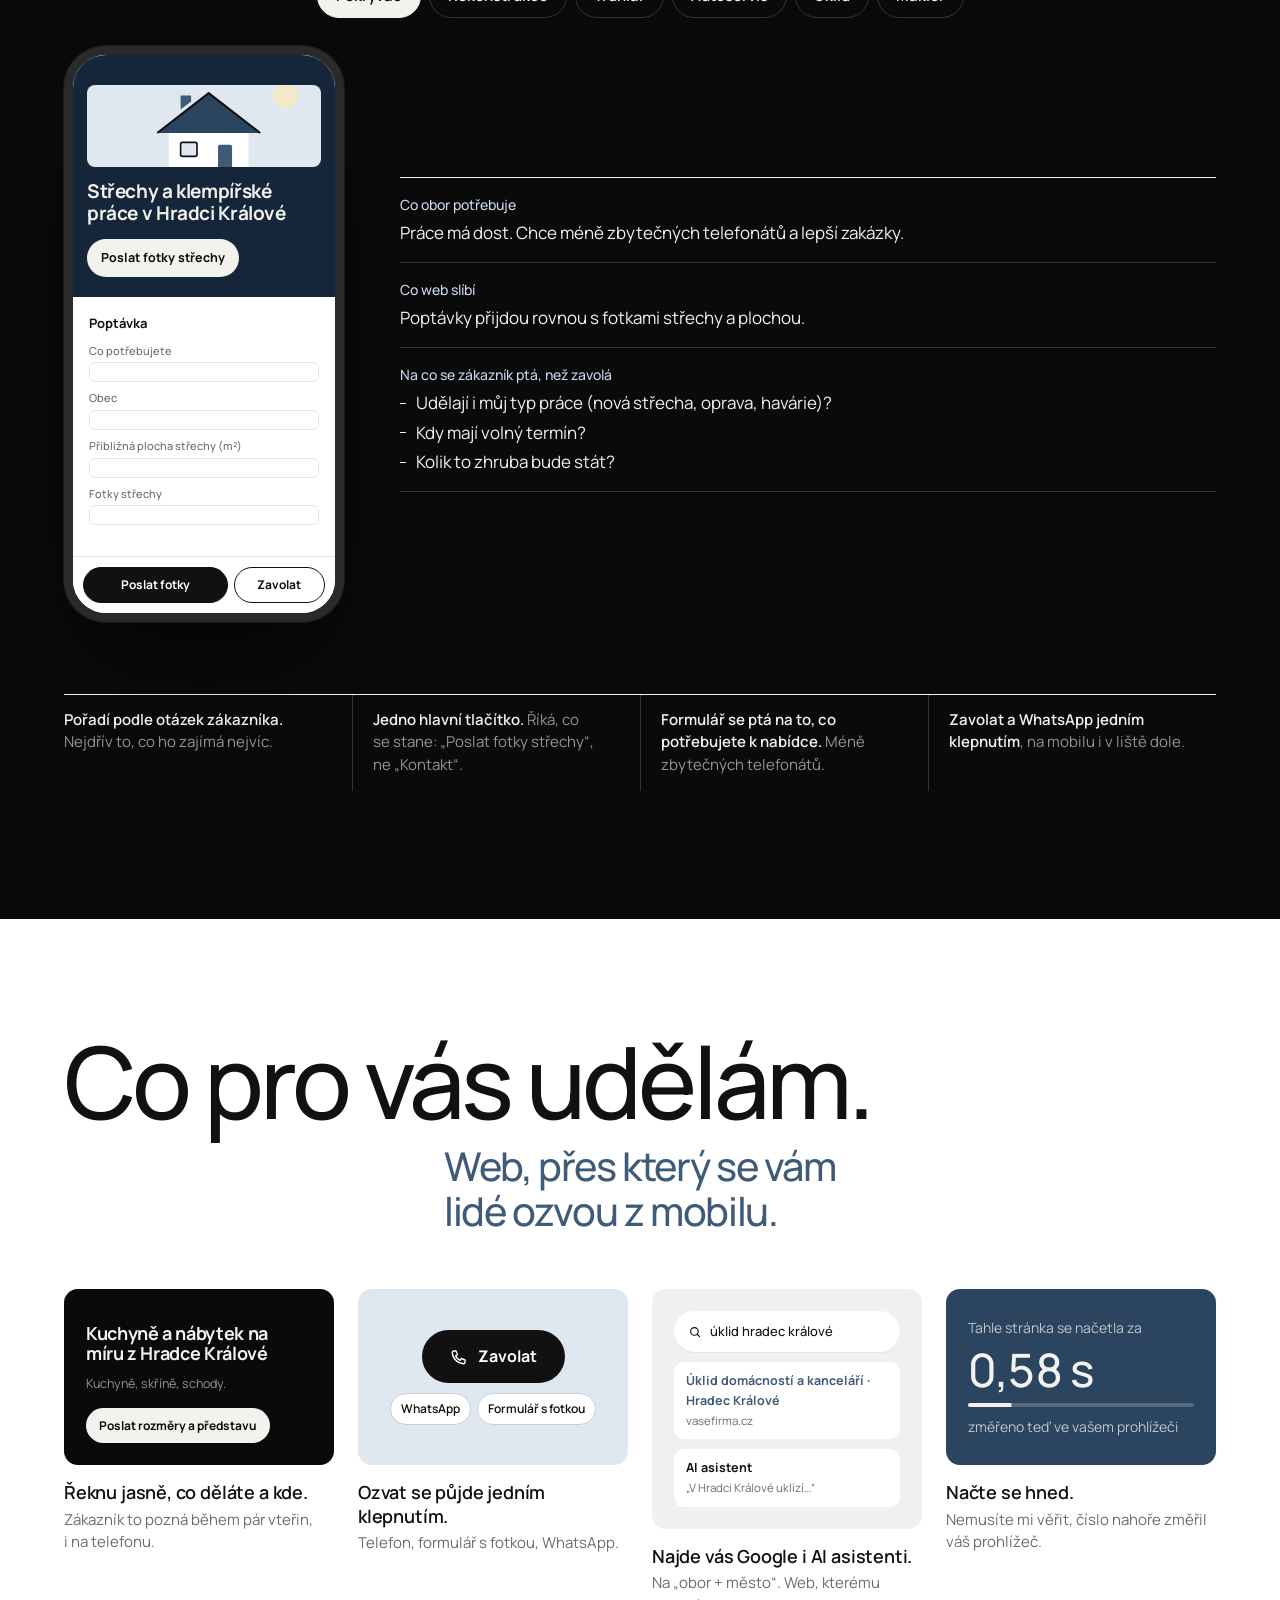
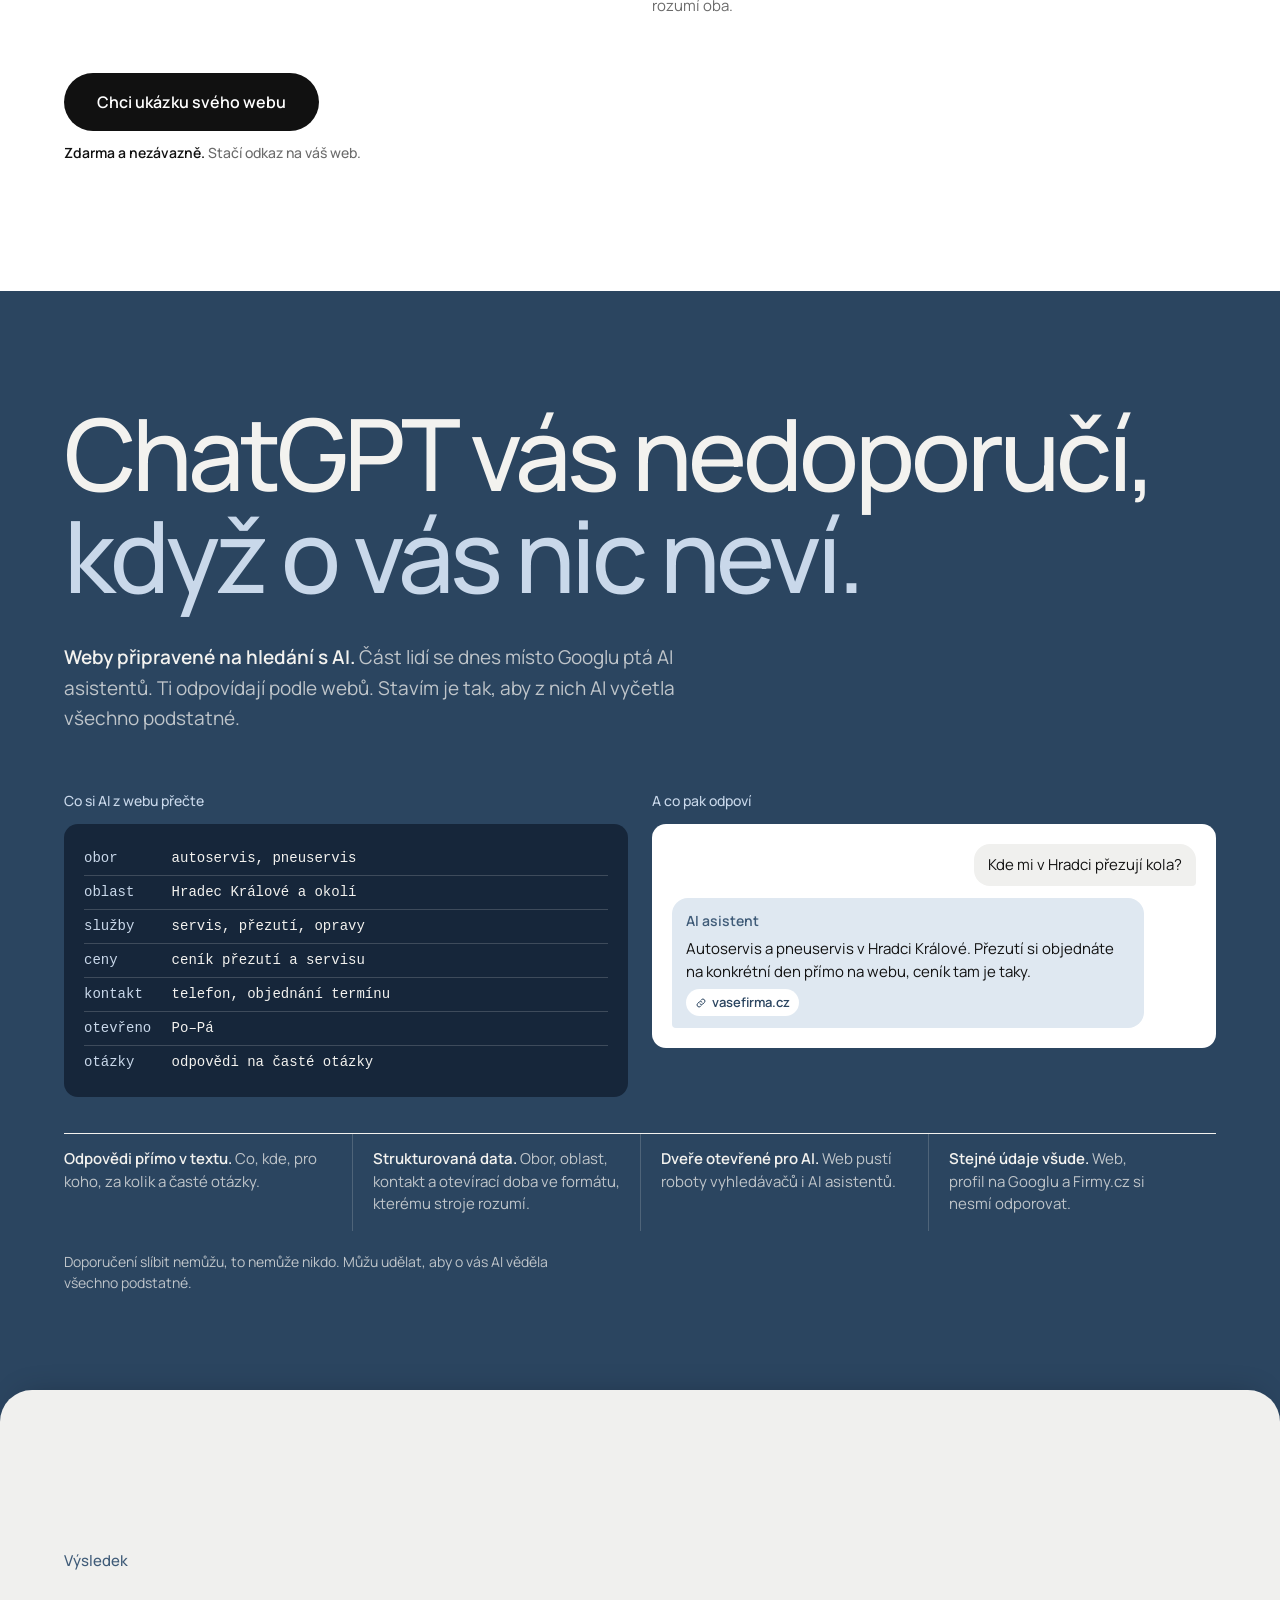
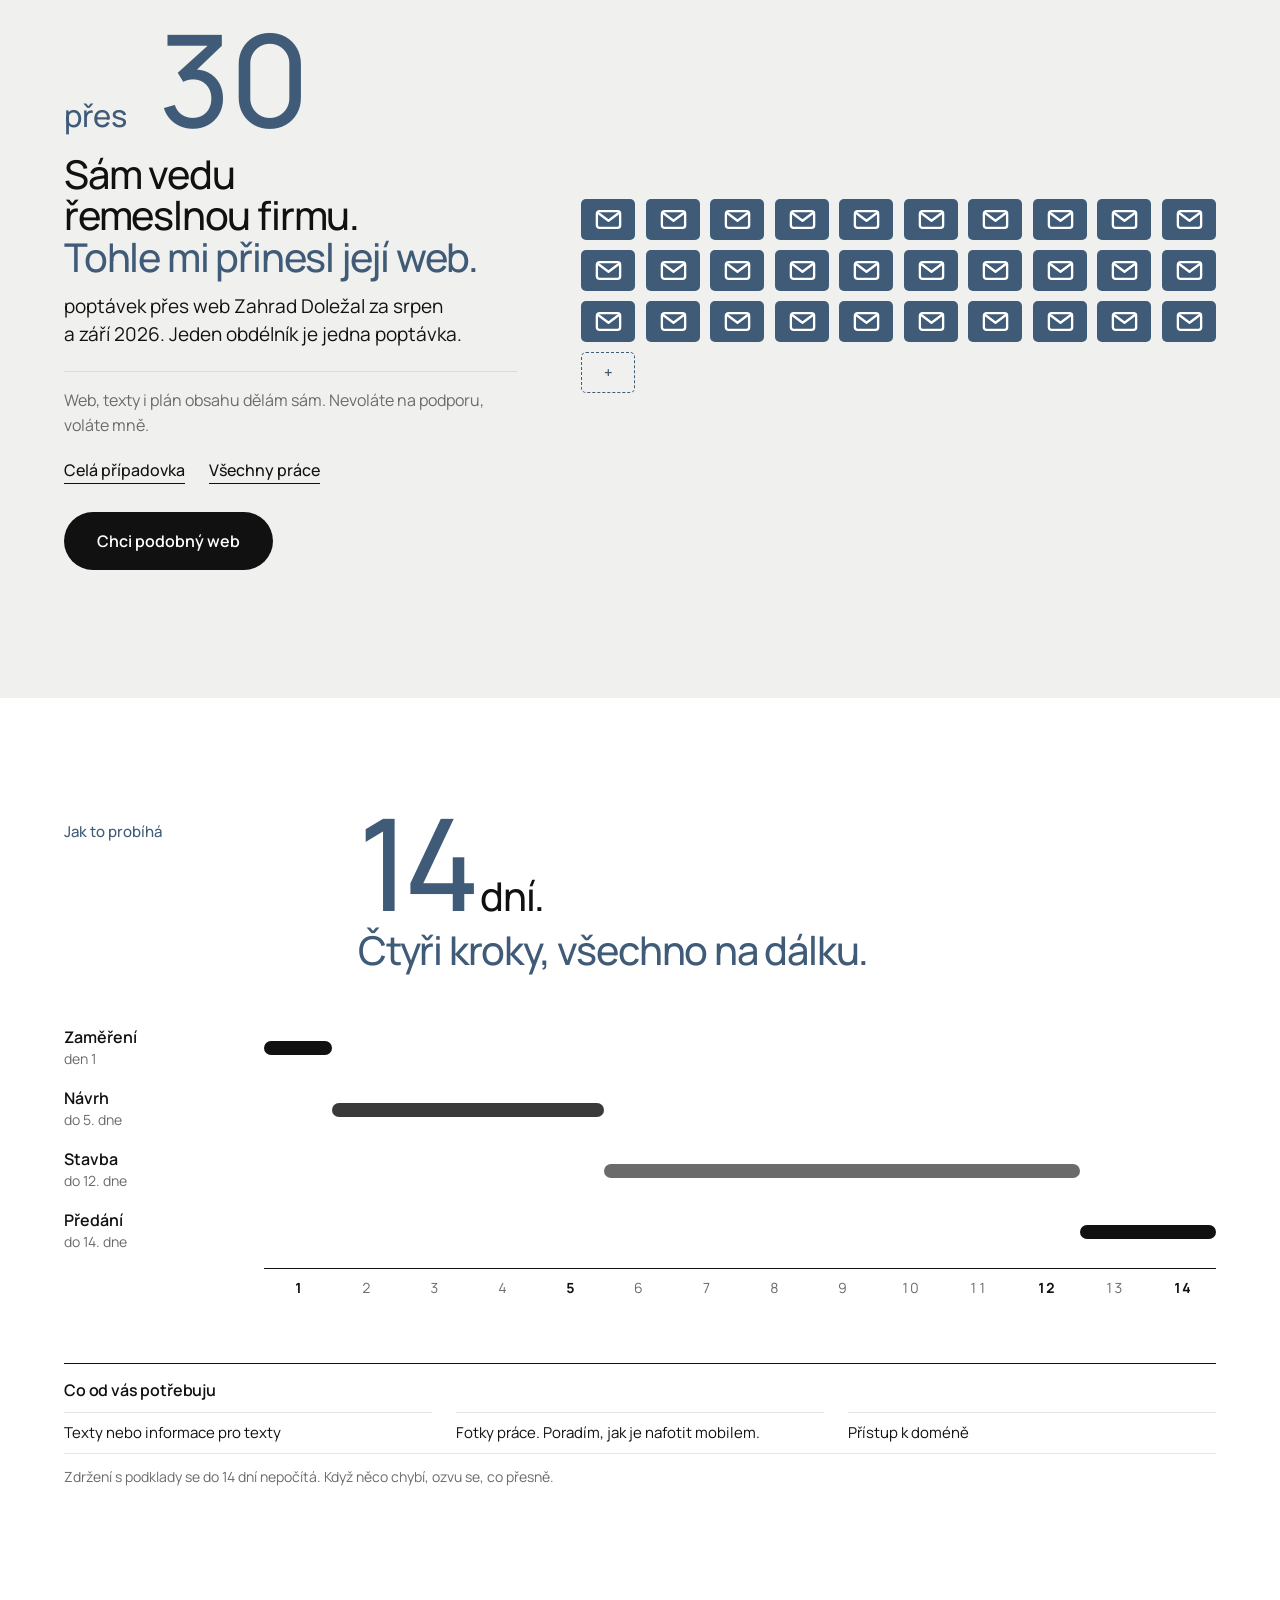
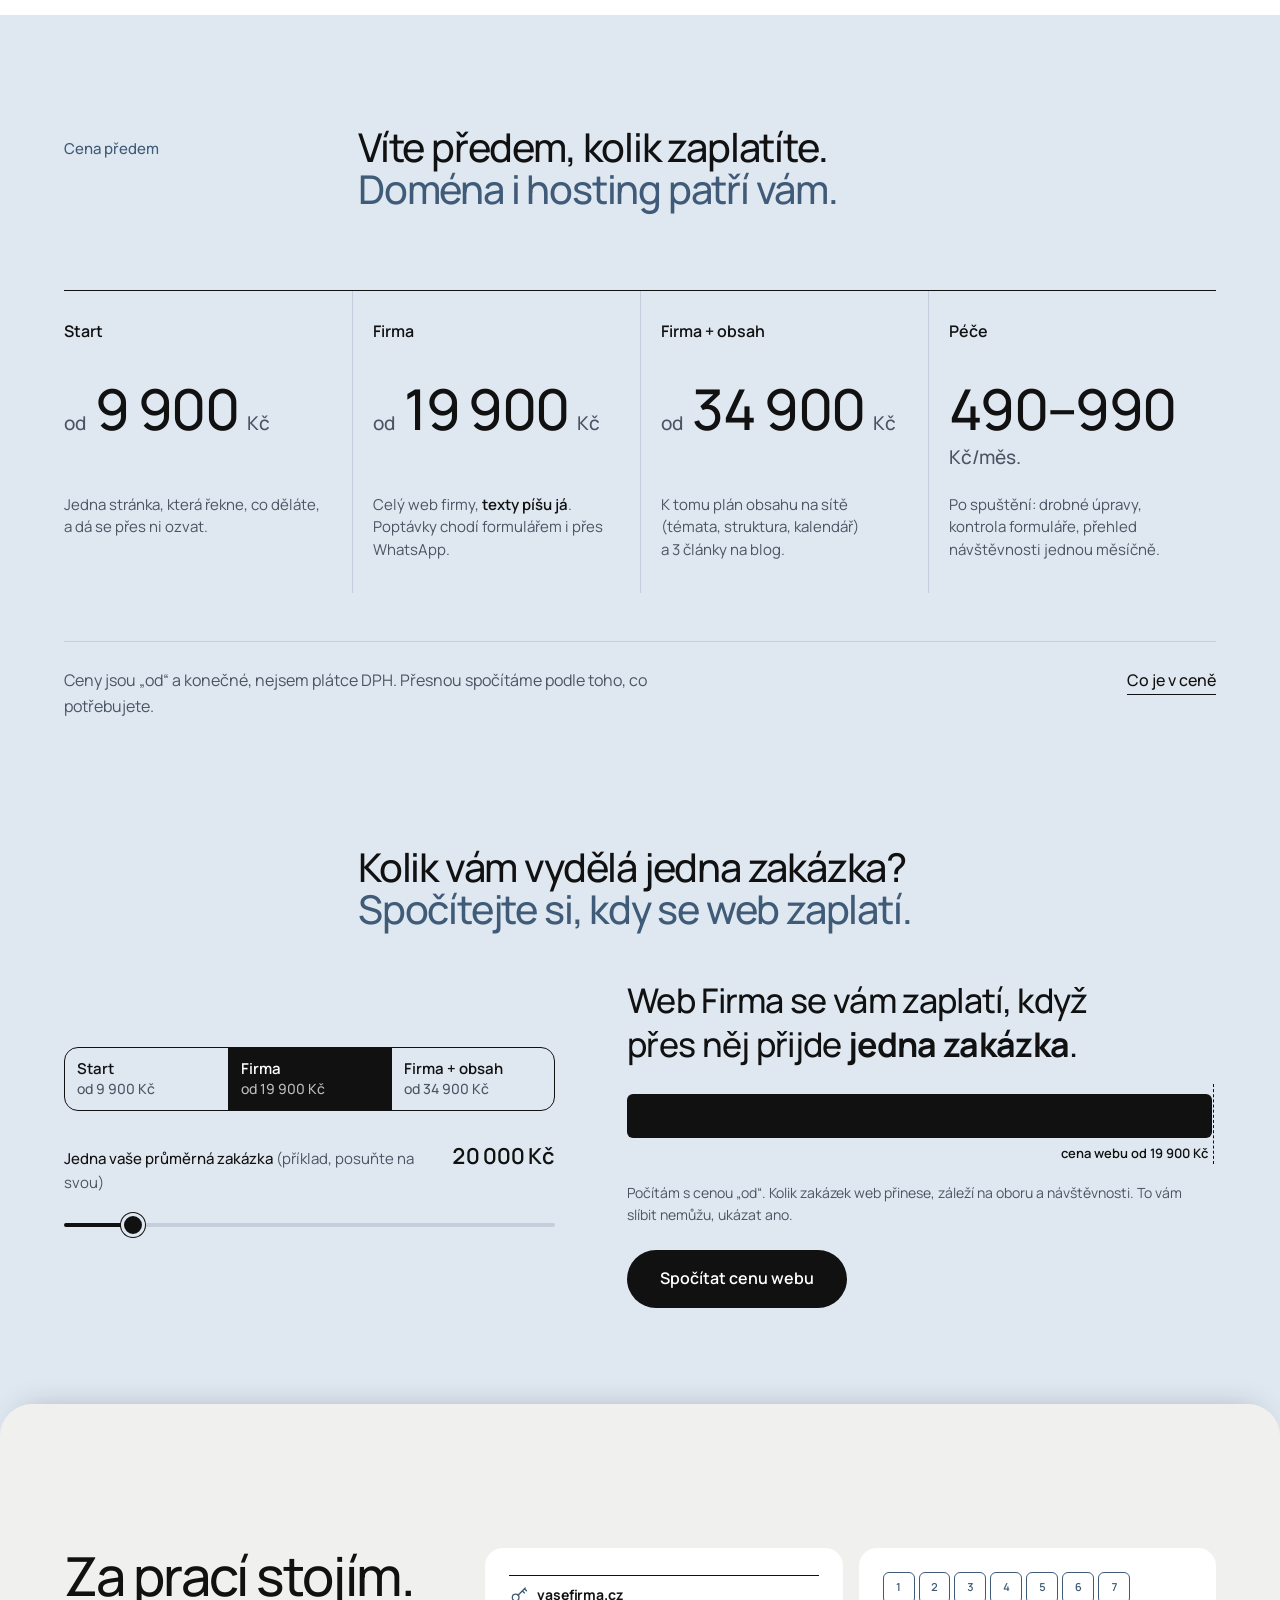
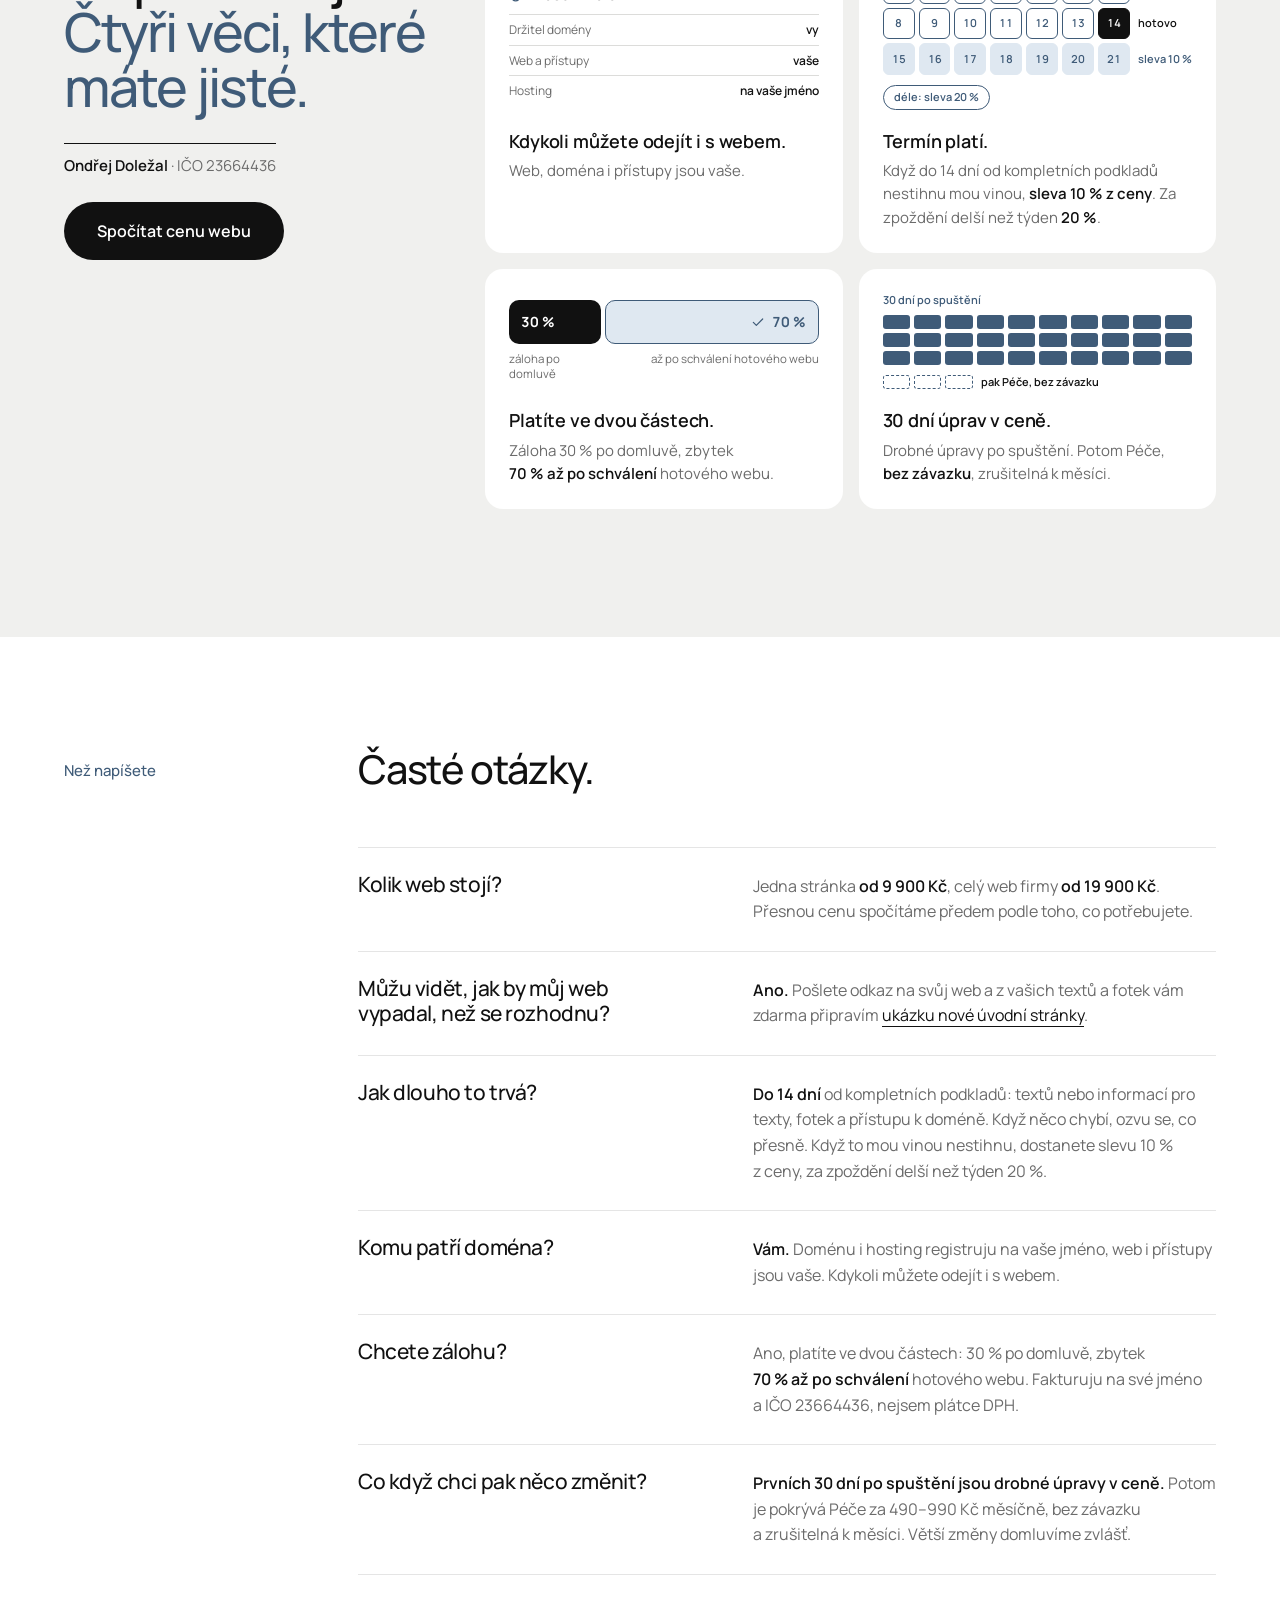
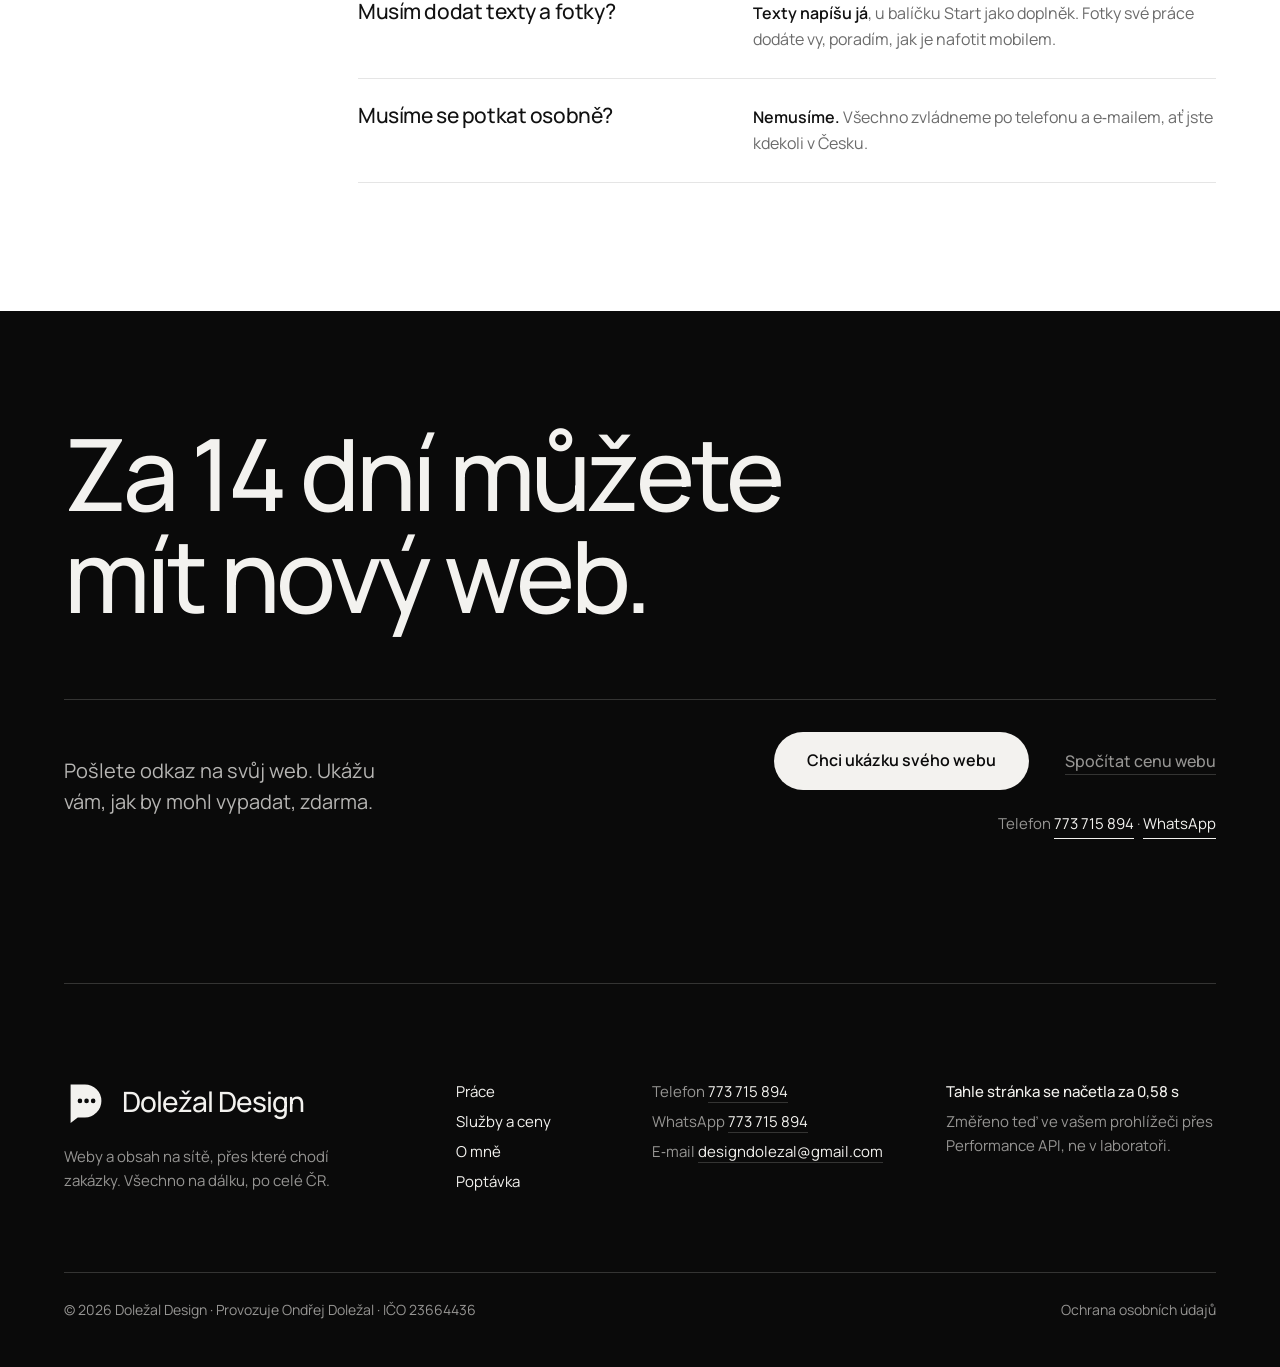
==== commit 6da09b2b: "Náhled webu dolezaldesign.cz Co-Authored-By: Claude Opus 5.5 <noreply@anthropic.com>" ====
--- a/index.html
+++ b/index.html
@@ -18,8 +18,8 @@
   <link rel="icon" href="data:image/svg+xml,%3Csvg xmlns='http://www.w3.org/2000/svg' viewBox='0 0 40 40'%3E%3Crect width='40' height='40' rx='9' fill='%23111'/%3E%3Cpath transform='translate(4.4 3.2) scale(.78)' fill='%23fff' fill-rule='evenodd' d='M6 4h13a15 15 0 0 1 0 30h-6.5L6 39ZM12.4 19a2.1 2.1 0 1 0 4.2 0a2.1 2.1 0 1 0-4.2 0ZM18.4 19a2.1 2.1 0 1 0 4.2 0a2.1 2.1 0 1 0-4.2 0ZM24.4 19a2.1 2.1 0 1 0 4.2 0a2.1 2.1 0 1 0-4.2 0Z'/%3E%3C/svg%3E">
 
   <link rel="preload" href="assets/fonts/Manrope-Variable-latin.woff2" as="font" type="font/woff2" crossorigin>
-  <link rel="stylesheet" href="assets/css/tokens.css?v=202610092145">
-  <link rel="stylesheet" href="assets/css/main.css?v=202610092145">
+  <link rel="stylesheet" href="assets/css/tokens.css?v=202610142002">
+  <link rel="stylesheet" href="assets/css/main.css?v=202610142002">
   <script type="application/ld+json">
   {
     "@context": "https://schema.org",
@@ -35,9 +35,9 @@
   }
   </script>
   <script>document.documentElement.classList.add('js')</script>
-  <script src="assets/js/main.js?v=202610092145" defer></script>
-
-  <script src="assets/js/uvod.js?v=202610092145" defer></script>
+  <script src="assets/js/main.js?v=202610142002" defer></script>
+
+  <script src="assets/js/uvod.js?v=202610142002" defer></script>
 </head>
 <body>
 
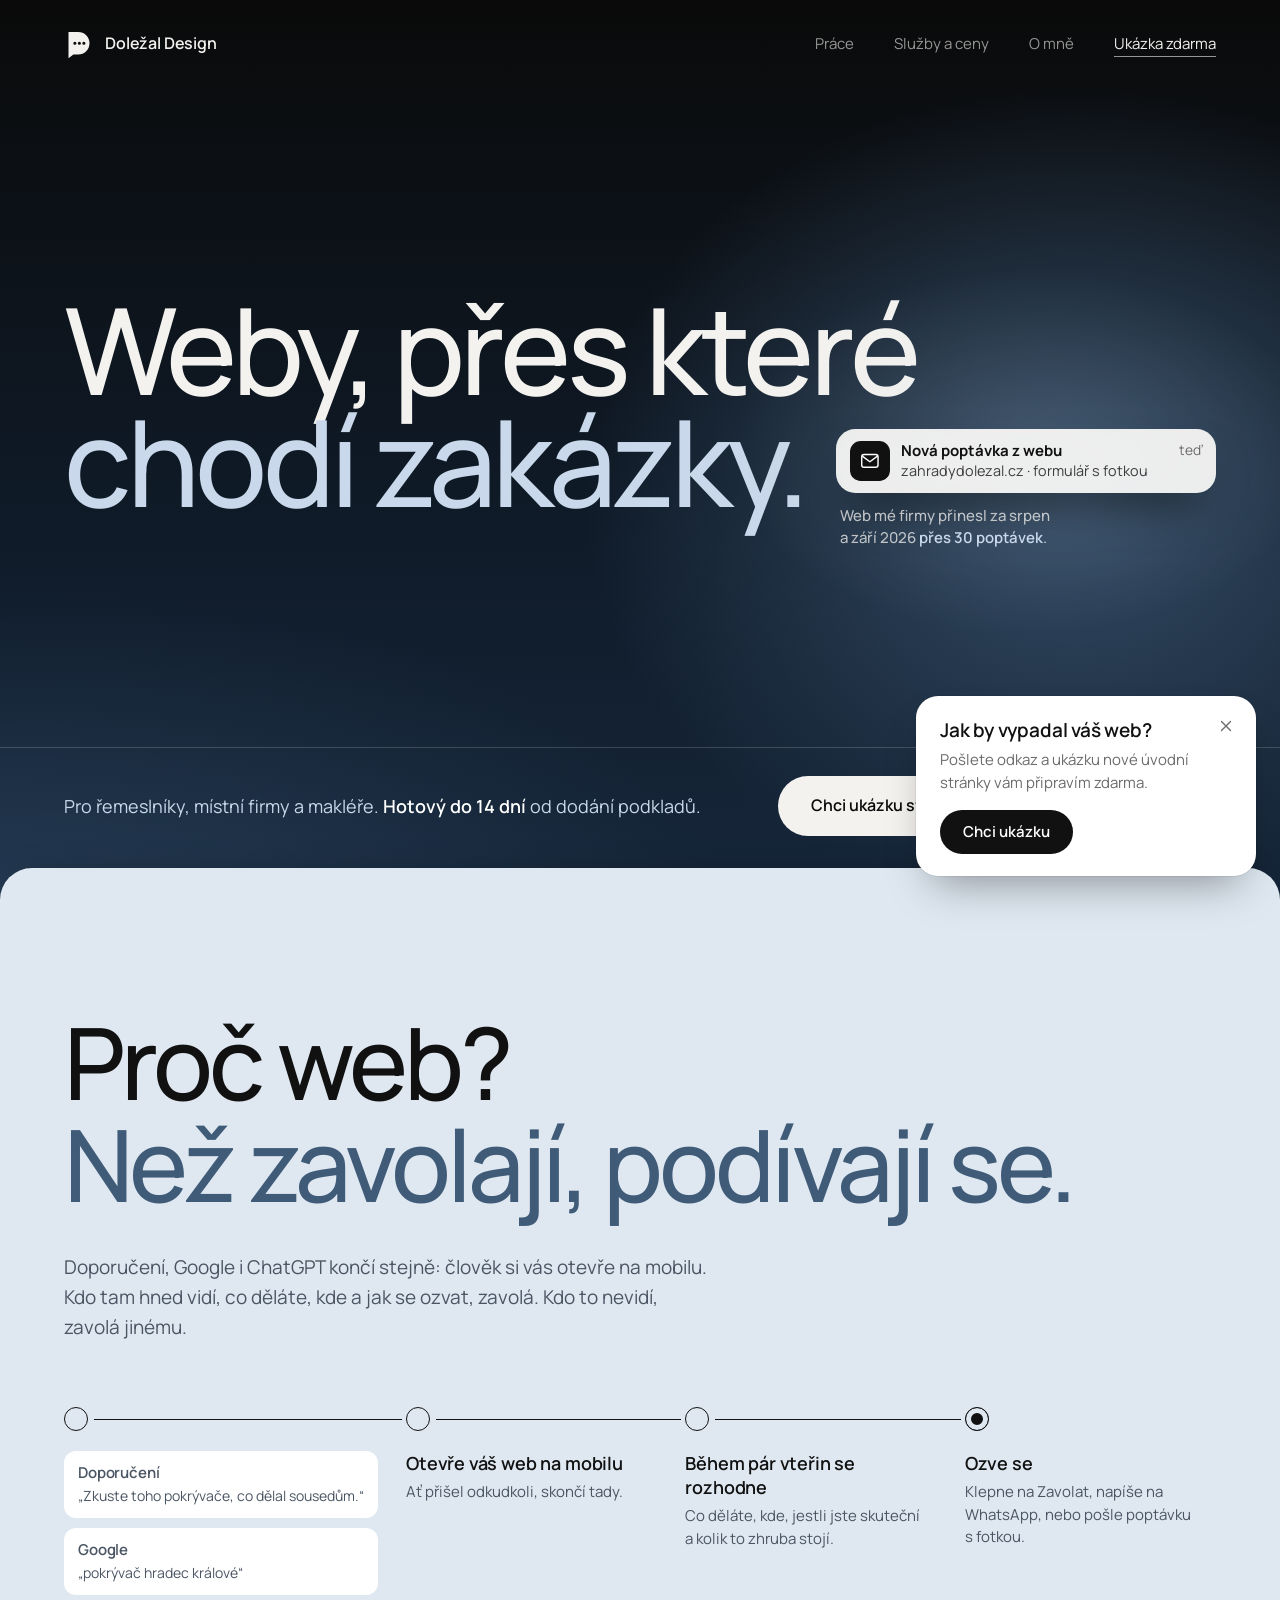
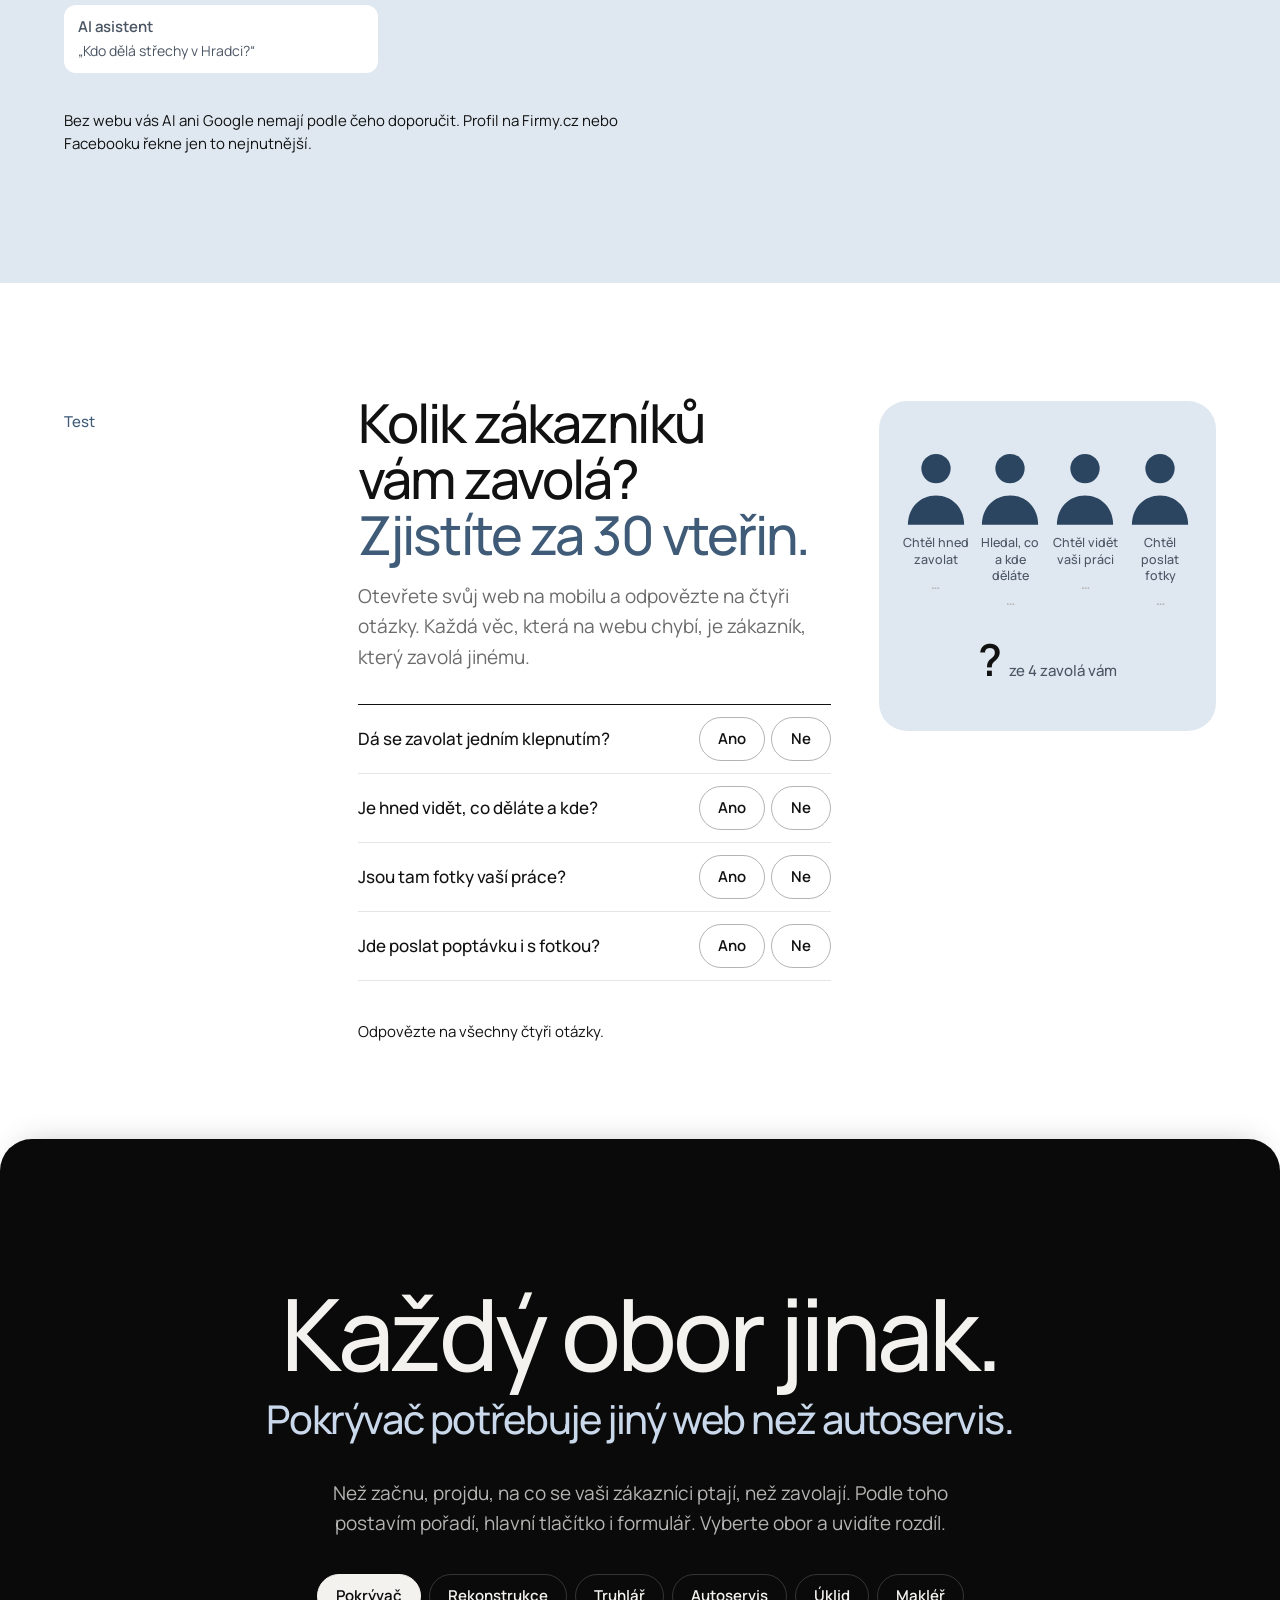
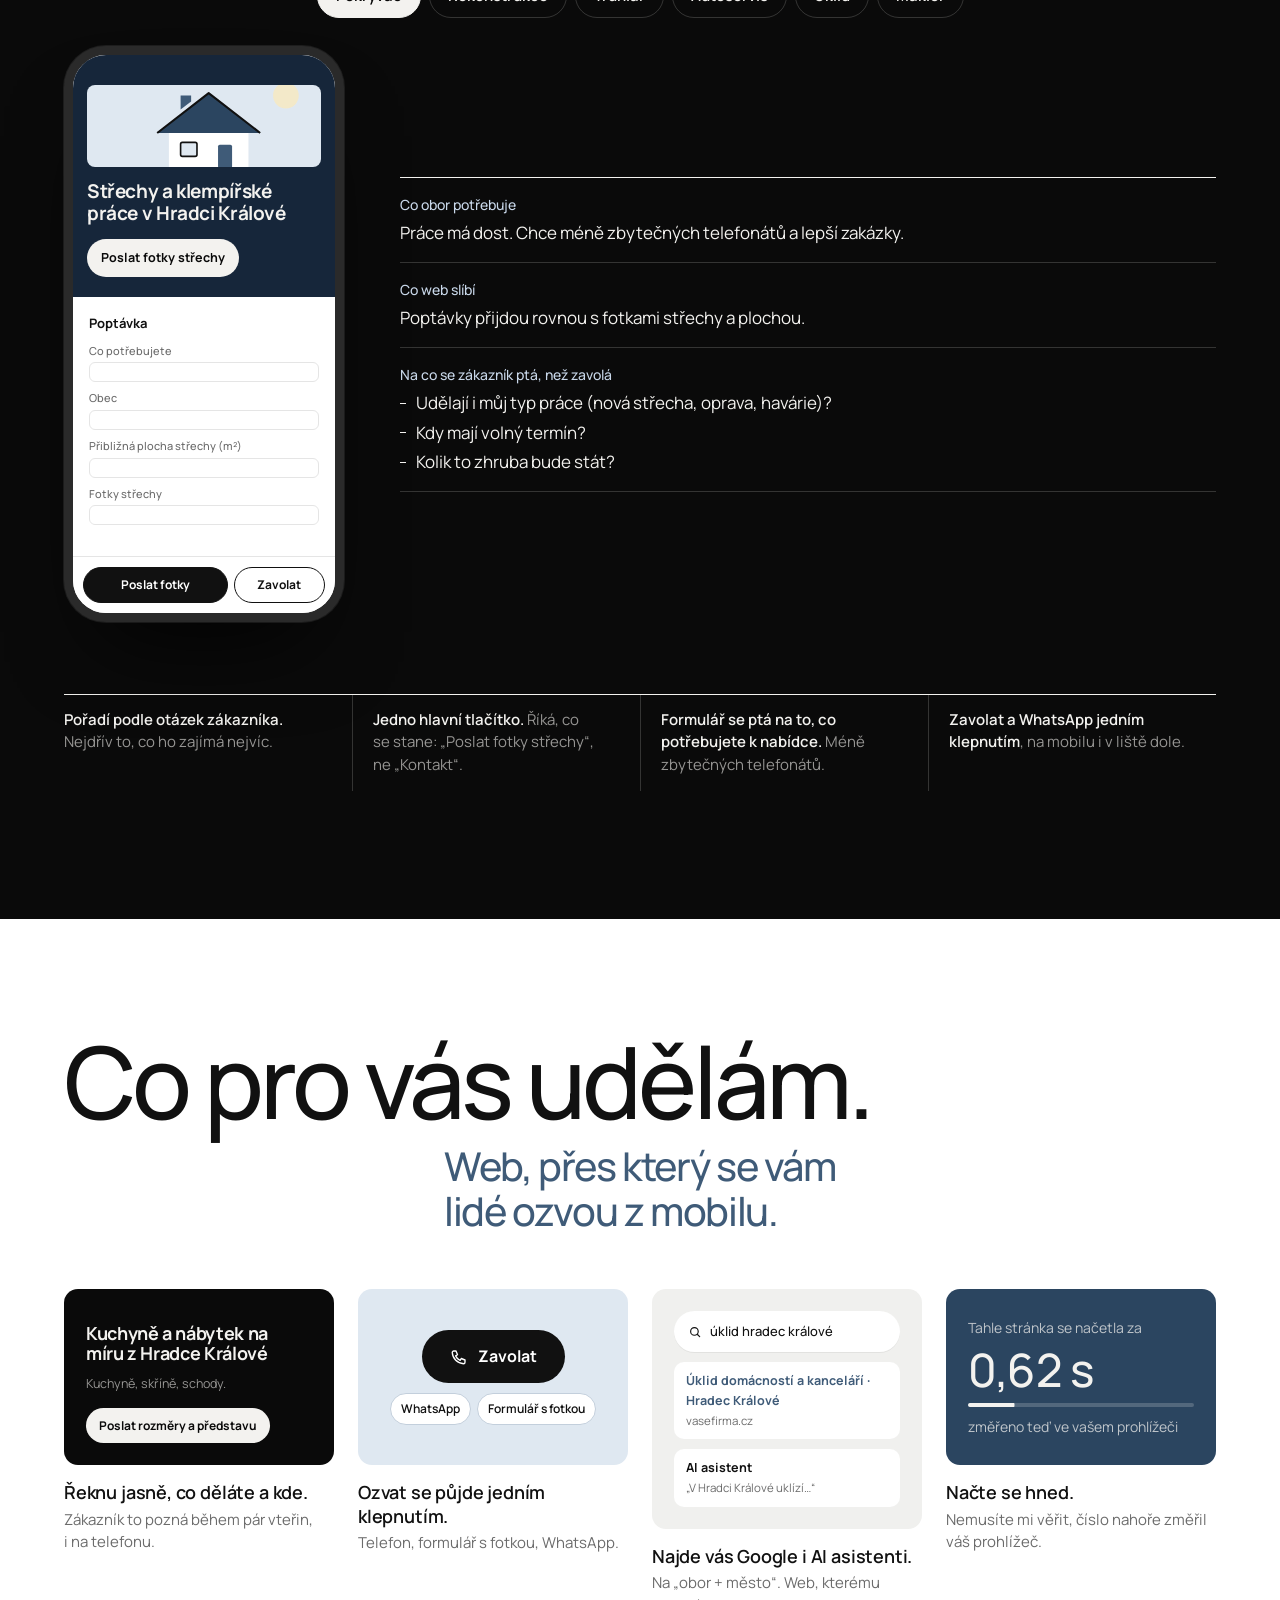
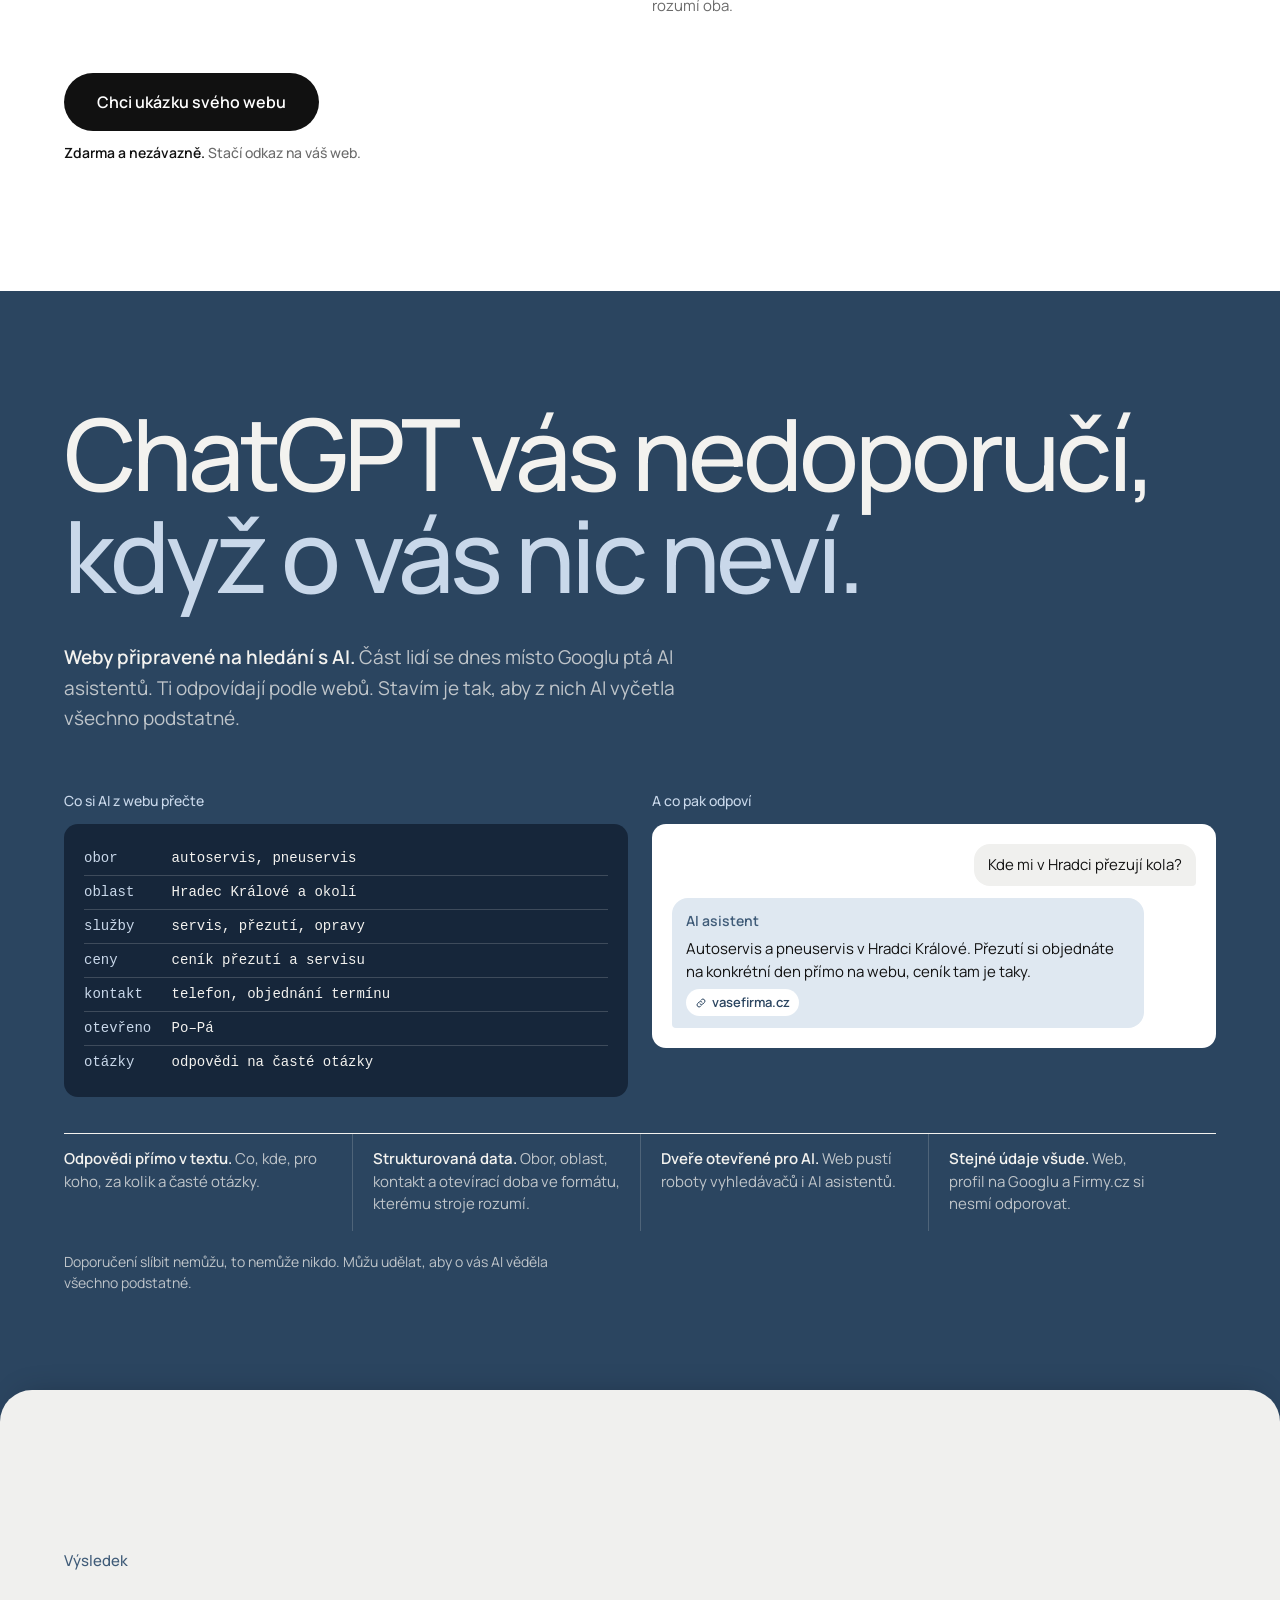
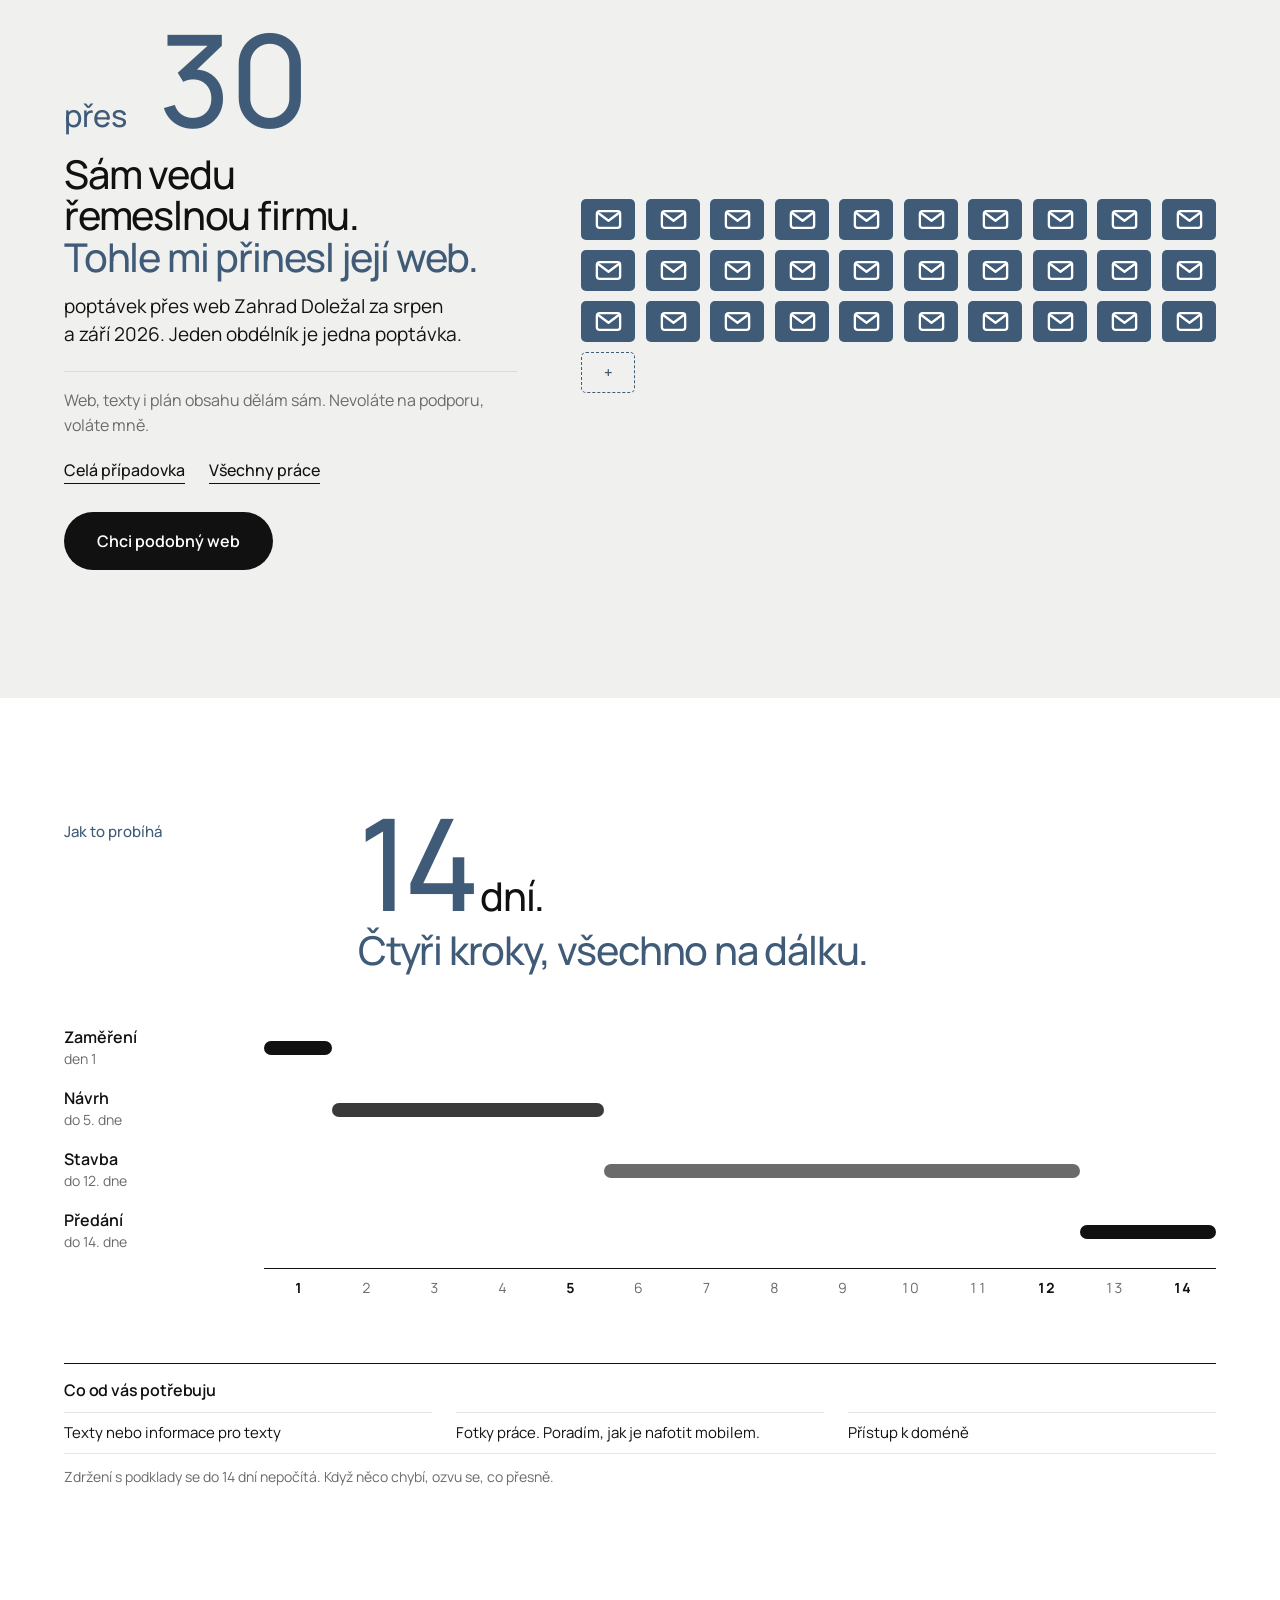
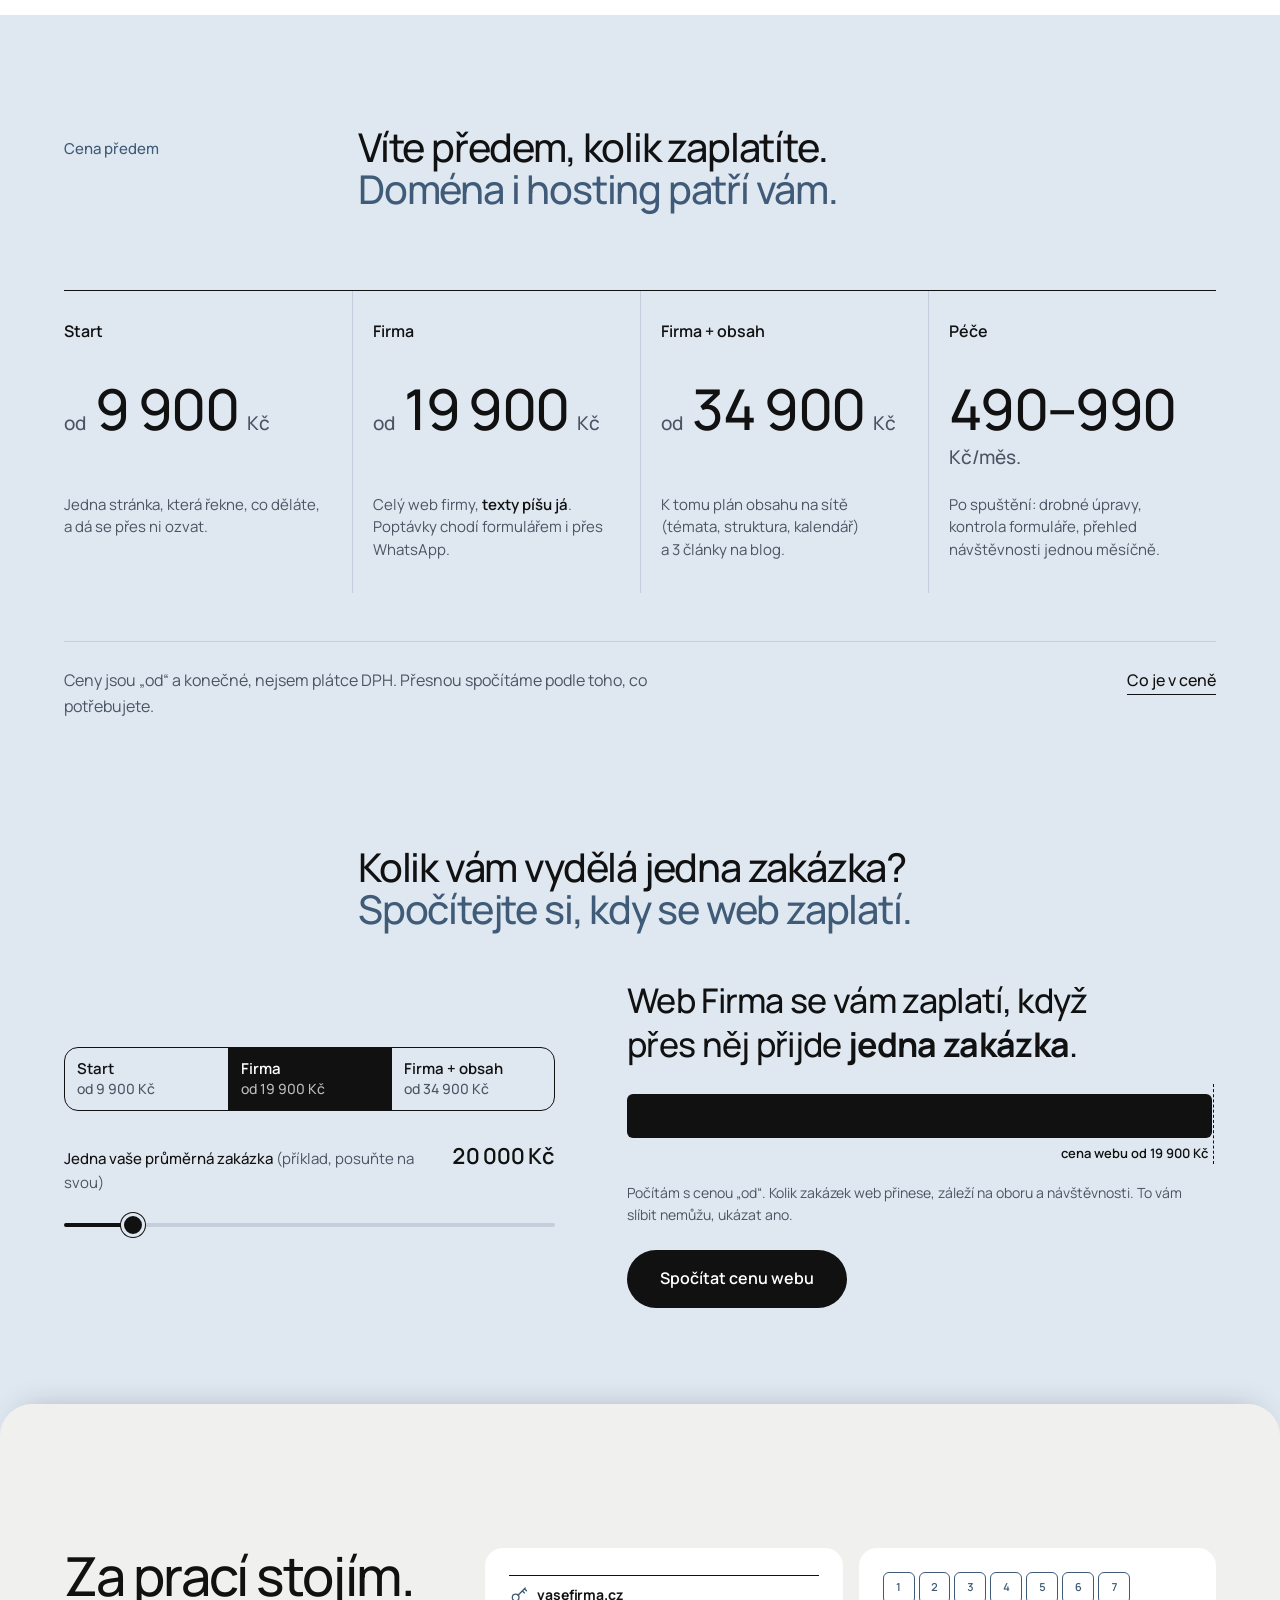
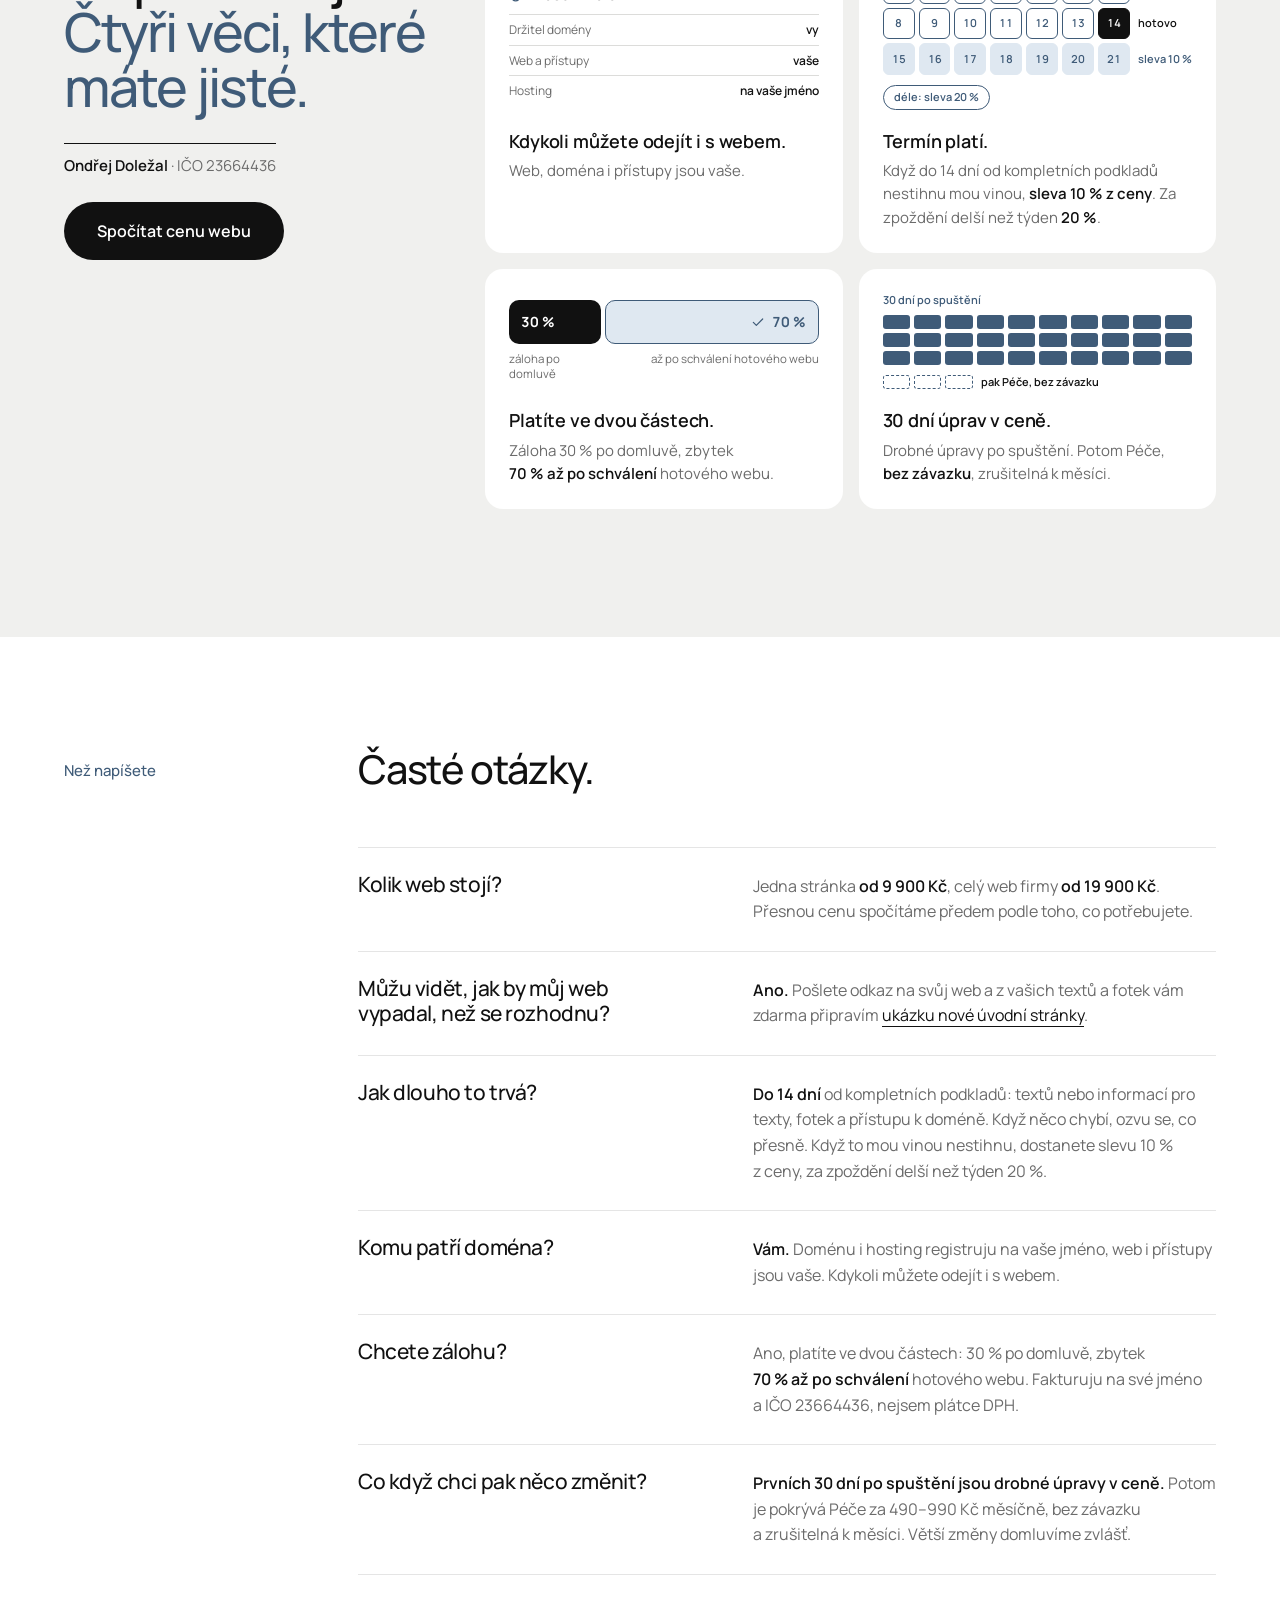
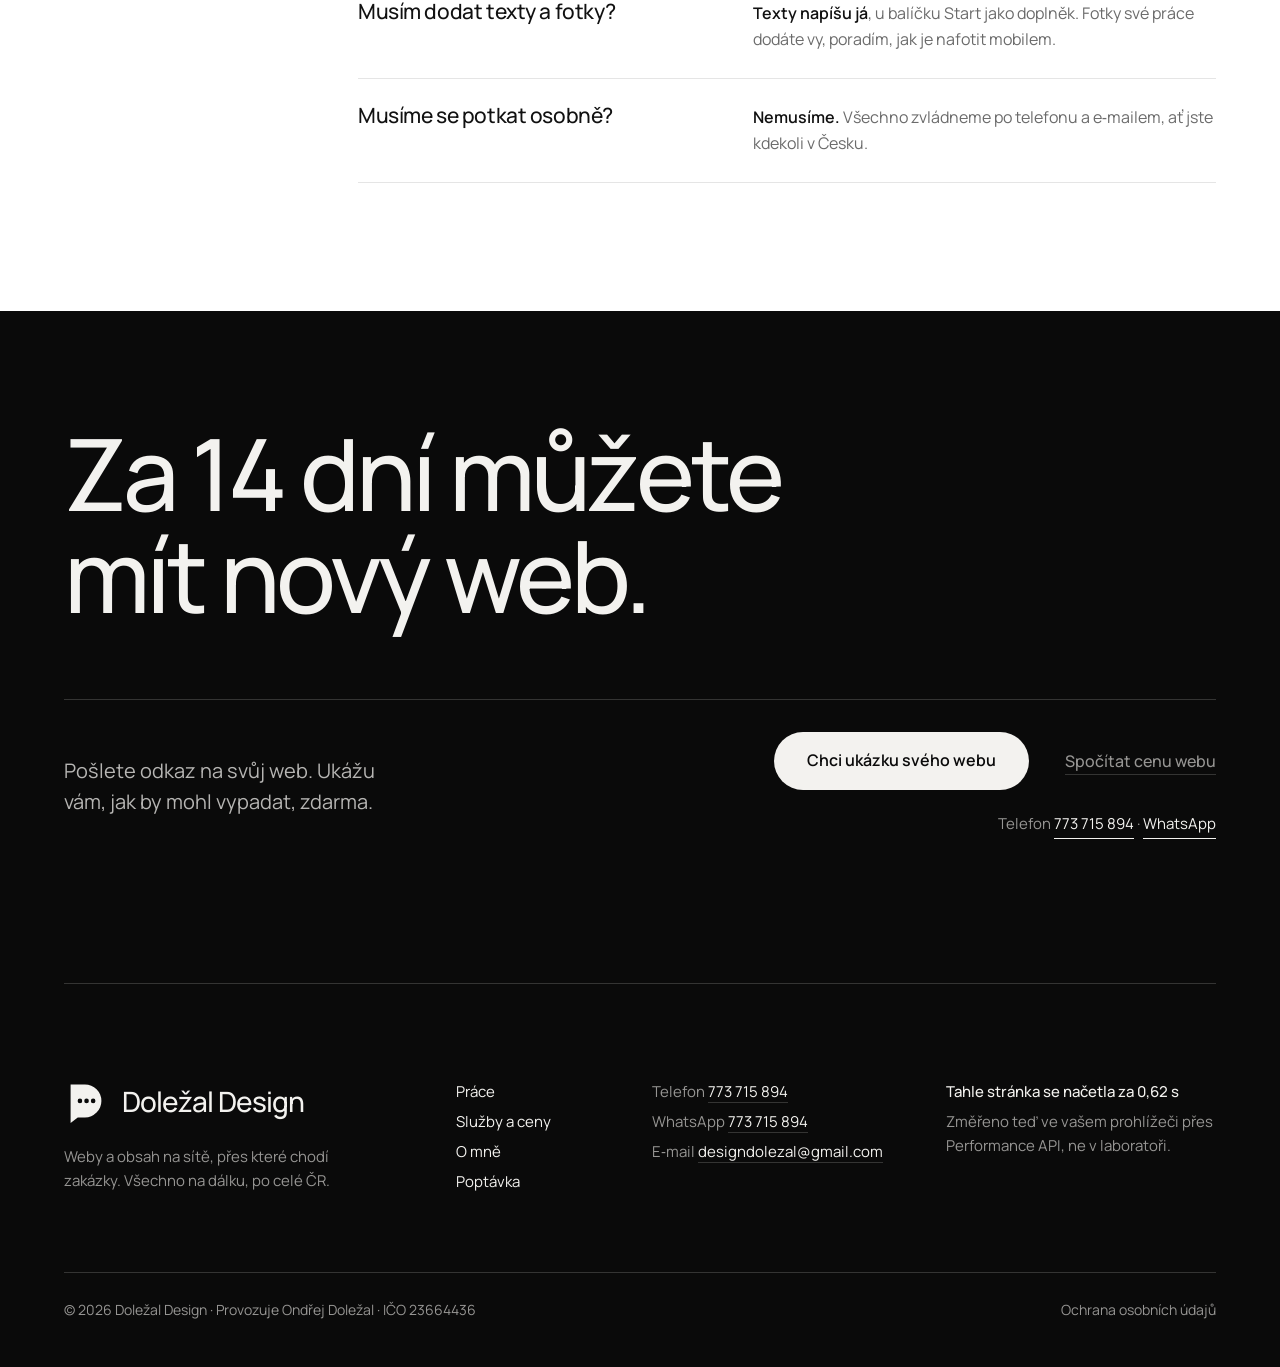
==== commit ba703f70: "Náhled webu dolezaldesign.cz Co-Authored-By: Claude Opus 5.5 <noreply@anthropic.com>" ====
--- a/index.html
+++ b/index.html
@@ -18,8 +18,8 @@
   <link rel="icon" href="data:image/svg+xml,%3Csvg xmlns='http://www.w3.org/2000/svg' viewBox='0 0 40 40'%3E%3Crect width='40' height='40' rx='9' fill='%23111'/%3E%3Cpath transform='translate(4.4 3.2) scale(.78)' fill='%23fff' fill-rule='evenodd' d='M6 4h13a15 15 0 0 1 0 30h-6.5L6 39ZM12.4 19a2.1 2.1 0 1 0 4.2 0a2.1 2.1 0 1 0-4.2 0ZM18.4 19a2.1 2.1 0 1 0 4.2 0a2.1 2.1 0 1 0-4.2 0ZM24.4 19a2.1 2.1 0 1 0 4.2 0a2.1 2.1 0 1 0-4.2 0Z'/%3E%3C/svg%3E">
 
   <link rel="preload" href="assets/fonts/Manrope-Variable-latin.woff2" as="font" type="font/woff2" crossorigin>
-  <link rel="stylesheet" href="assets/css/tokens.css?v=202610142002">
-  <link rel="stylesheet" href="assets/css/main.css?v=202610142002">
+  <link rel="stylesheet" href="assets/css/tokens.css?v=202610142014">
+  <link rel="stylesheet" href="assets/css/main.css?v=202610142014">
   <script type="application/ld+json">
   {
     "@context": "https://schema.org",
@@ -35,9 +35,9 @@
   }
   </script>
   <script>document.documentElement.classList.add('js')</script>
-  <script src="assets/js/main.js?v=202610142002" defer></script>
-
-  <script src="assets/js/uvod.js?v=202610142002" defer></script>
+  <script src="assets/js/main.js?v=202610142014" defer></script>
+
+  <script src="assets/js/uvod.js?v=202610142014" defer></script>
 </head>
 <body>
 
--- a/assets/css/main.css
+++ b/assets/css/main.css
@@ -1373,107 +1373,30 @@
 @keyframes calc-in { from { opacity: 0; transform: translateY(8px); } }
 
 /* =========================================================
-   Ukázka zdarma (/ukazka/, 8. 10. 2026)
+   Ukázka zdarma (/ukazka/), od 14. 10. 2026 ve vzhledu poptávky (v31, varianta B)
    Hlavní výzva webu: návštěvník pošle odkaz na svůj web (nebo profil na Googlu či
-   Facebooku) a z jeho textů a fotek dostane ukázku nové úvodní stránky. Kalkulačka
-   (/poptavka/) je od 8. 10. 2026 vedlejší cesta.
-   Stránka: krátká tmavá hlava (.head--ask), tři kroky (.steps--three, od 1024 px
-   vedle sebe), formulář (.ask) a vedle něj „Co máte jisté“ (.ask-terms, od 1024 px
-   v levém sloupci jako .needs u kroků na úvodu), pod ním odkaz na kalkulačku (.ask-alt).
-   Formulář používá části kalkulačky: skupiny .calc__who s černou linkou, pole .field,
-   mřížku kontaktu .calc__fields, řádek o údajích .calc__privacy, stav .calc__status
-   a poděkování (.q__title, .calc__done-*). Navíc zaškrtávátko .check („Web zatím
-   nemám“), vypnuté pole a nápověda u pole. Bez JS je to obyčejný formulář na
-   Formspree; s JS (ukazka.js) kontrola u polí, odeslání přes fetch a poděkování.
-   ========================================================= */
-.head--ask { padding-bottom: 48px; }
-.ask-how { padding-top: 56px; }
-.ask-how .steps { margin-top: 28px; }
-.ask-sec { padding-top: 72px; padding-bottom: var(--gap); }
-.ask, .ask__done { max-width: 760px; }
-.ask [hidden], .ask-sec [hidden] { display: none !important; }
-.ask > .ask__group:first-of-type { margin-top: 32px; }
-.ask__group .field { margin-top: 22px; }
-.ask__group > legend + .field { margin-top: 0; }
-.ask__send { margin-top: 32px; }
-@media (min-width: 768px) {
-  .head--ask { padding-bottom: 80px; }
-  .ask-how { padding-top: 88px; }
-  .ask-how .steps { margin-top: 40px; }
-  .ask-sec { padding-top: 112px; }
-  .ask > .ask__group:first-of-type { margin-top: 44px; }
-  .ask__send { margin-top: 40px; }
-}
-
-/* tři kroky: na mobilu a tabletu řádky jako jinde (.steps), od 1024 px tři sloupce
-   oddělené vlasovou linkou (číslo, název, popis pod sebou) */
-@media (min-width: 1024px) {
-  .ask-how .steps { margin-top: 48px; }
-  .steps--three { display: grid; grid-template-columns: repeat(3, minmax(0, 1fr)); border-top: 1px solid var(--line); }
-  .steps--three li { display: block; padding: 24px 24px 4px 0; border-top: 0; }
-  .steps--three li + li { padding-left: 24px; border-left: 1px solid var(--line); }
-  .steps--three li:last-child { padding-right: 0; border-bottom: 0; }
-  .steps--three .n { display: block; margin-bottom: 18px; }
-  .steps--three h3 { margin-bottom: 8px; }
-  .steps--three p { max-width: 24em; }
-}
-
-/* zaškrtávátko: čtverec 22 px s vlasovou linkou v muted, zaškrtnuté plné ink s bílou fajfkou;
-   celý řádek je cíl pro prst (44 px) */
-.check {
-  display: inline-flex; align-items: center; gap: 12px; min-height: 44px; margin-top: 8px;
-  font-size: 16px; font-weight: 500; line-height: 1.3; cursor: pointer;
-  -webkit-tap-highlight-color: transparent;
-}
-.check input {
-  -webkit-appearance: none; appearance: none; flex: none;
-  display: grid; place-content: center; width: 22px; height: 22px; margin: 0;
-  border: 1.5px solid var(--muted); border-radius: 0; background: var(--paper);
-  cursor: pointer; transition: border-color 0.2s, background-color 0.2s;
-}
-.check input::before {
-  content: ""; width: 11px; height: 6px; margin-top: -3px;
-  border-left: 2px solid var(--paper); border-bottom: 2px solid var(--paper);
-  transform: rotate(-45deg) scale(0); transition: transform 0.25s var(--ease);
-}
-.check:hover input { border-color: var(--ink); }
-.check input:checked { border-color: var(--ink); background: var(--ink); }
-.check input:checked::before { transform: rotate(-45deg) scale(1); }
-.check input:focus-visible { outline: 2px solid var(--ink); outline-offset: 3px; }
-@media (forced-colors: active) {
-  .check input { -webkit-appearance: auto; appearance: auto; }
-  .check input::before { display: none; }
-}
-
-/* vypnuté pole (adresa webu, když web zatím nemáte) a nápověda pod polem */
-.field__input:disabled { border-bottom-color: var(--line); background: transparent; color: var(--muted); cursor: not-allowed; }
-.field__input:disabled::placeholder { color: var(--soft); }
-.field:has(> .field__input:disabled) > .field__label { color: var(--muted); }
+   Facebooku) a z jeho textů a fotek dostane ukázku nové úvodní stránky.
+   Stránka používá části poptávky: hlava .head--noc.head--form, modrý list .pf, karta
+   .pf__card s průběhem (.pf__prog), volby .opt, pole v rámečku a lišta s tlačítky.
+   Dva kroky (ukazka.js): „Máte teď web?“ a obor → „Kam vám ukázku poslat?“. Bez JS
+   obyčejný formulář se vším pod sebou. Vedle karty (na mobilu a tabletu pod ní) boční
+   karta .ask-side: „Jak to funguje“ (tři kroky) a „Co máte jisté“ (čtyři podmínky).
+   Předchozí podoba (tři kroky a formulář s linkami) je v _navrhy/v31-ukazka/zaloha-*.
+   ========================================================= */
+.pf__sum.ask-side { display: block; padding: 24px 22px 22px; }
+@media (min-width: 1024px) { .pf__sum.ask-side { position: sticky; top: 24px; padding: 26px 24px 24px; } }
+.ask-kroky { display: grid; gap: 4px; margin: 14px 0 0; padding: 0; list-style: none; }
+.ask-kroky li { display: grid; grid-template-columns: 30px minmax(0, 1fr); gap: 12px; padding: 9px 0; font-size: 15px; line-height: 1.45; color: var(--muted); }
+.ask-kroky li b { display: block; color: var(--ink); font-weight: 600; }
+.ask-kroky .n { display: grid; place-items: center; width: 28px; height: 28px; border-radius: 50%; background: var(--sky); color: var(--tone); font-size: 14px; font-weight: 700; }
+.ask-side h3 { margin-top: 18px; padding-top: 16px; border-top: 1px solid var(--line); font-size: 16px; font-weight: 600; }
+.ask-side .pf__terms { margin-top: 8px; border-top: 0; }
+.ask-side .pf__terms li:last-child { border-bottom: 0; }
+.ask-side .pf__terms b { font-weight: 600; color: var(--ink); }
+/* nápověda pod polem (Nemáte ani profil? Zavolejte…) */
 .field__hint { margin-top: 8px; font-size: var(--fs-small); line-height: 1.45; color: var(--muted); }
 .field__hint a { color: var(--ink); white-space: nowrap; border-bottom: 1px solid currentColor; transition: color 0.2s; }
 .field__hint a:hover { color: var(--tone); }
-.ask__done .calc__done-text { max-width: 30em; text-wrap: pretty; }
-.ask__done:not([hidden]) { animation: calc-in 0.45s var(--ease) both; }  /* s omezeným pohybem ne (konec souboru) */
-
-/* Co máte jisté: černá linka, název, čtyři podmínky s vlasovými linkami (jako .needs) */
-.ask-terms { margin-top: 64px; padding-top: 16px; border-top: 1px solid var(--ink); }
-.ask-terms__title { font-size: 16px; font-weight: 600; line-height: 1.35; letter-spacing: -0.01em; }
-.ask-terms__list { margin-top: 12px; }
-.ask-terms__list li { padding: 11px 0 12px; border-top: 1px solid var(--line); font-size: var(--fs-small); line-height: 1.5; color: var(--muted); text-wrap: pretty; }
-.ask-terms__list strong { font-weight: 600; color: var(--ink); }
-/* vedlejší cesta: kalkulačka */
-.ask-alt { display: flex; flex-wrap: wrap; align-items: baseline; gap: 4px 16px; margin-top: 48px; font-size: 16px; color: var(--muted); }
-@media (min-width: 768px) {
-  .ask-terms { max-width: 760px; margin-top: 80px; }
-  .ask-terms__list { display: grid; grid-template-columns: repeat(2, minmax(0, 1fr)); column-gap: var(--col-gap); }
-  .ask-alt { margin-top: 56px; }
-}
-@media (min-width: 1024px) {
-  /* v levém sloupci pod štítkem, vedle formuláře; pod sebou */
-  .grid--aside > .ask-terms { grid-column: 1 / 4; grid-row: 2; align-self: start; margin: 40px 16px 0 0; }
-  .grid--aside > .ask-terms .ask-terms__list { display: block; }
-  .grid--aside > .ask-alt { grid-column: 4 / 13; }
-}
 
 /* Odkazy na ukázku jinde na webu (8. 10. 2026) */
 /* odpověď v častých otázkách s odkazem */
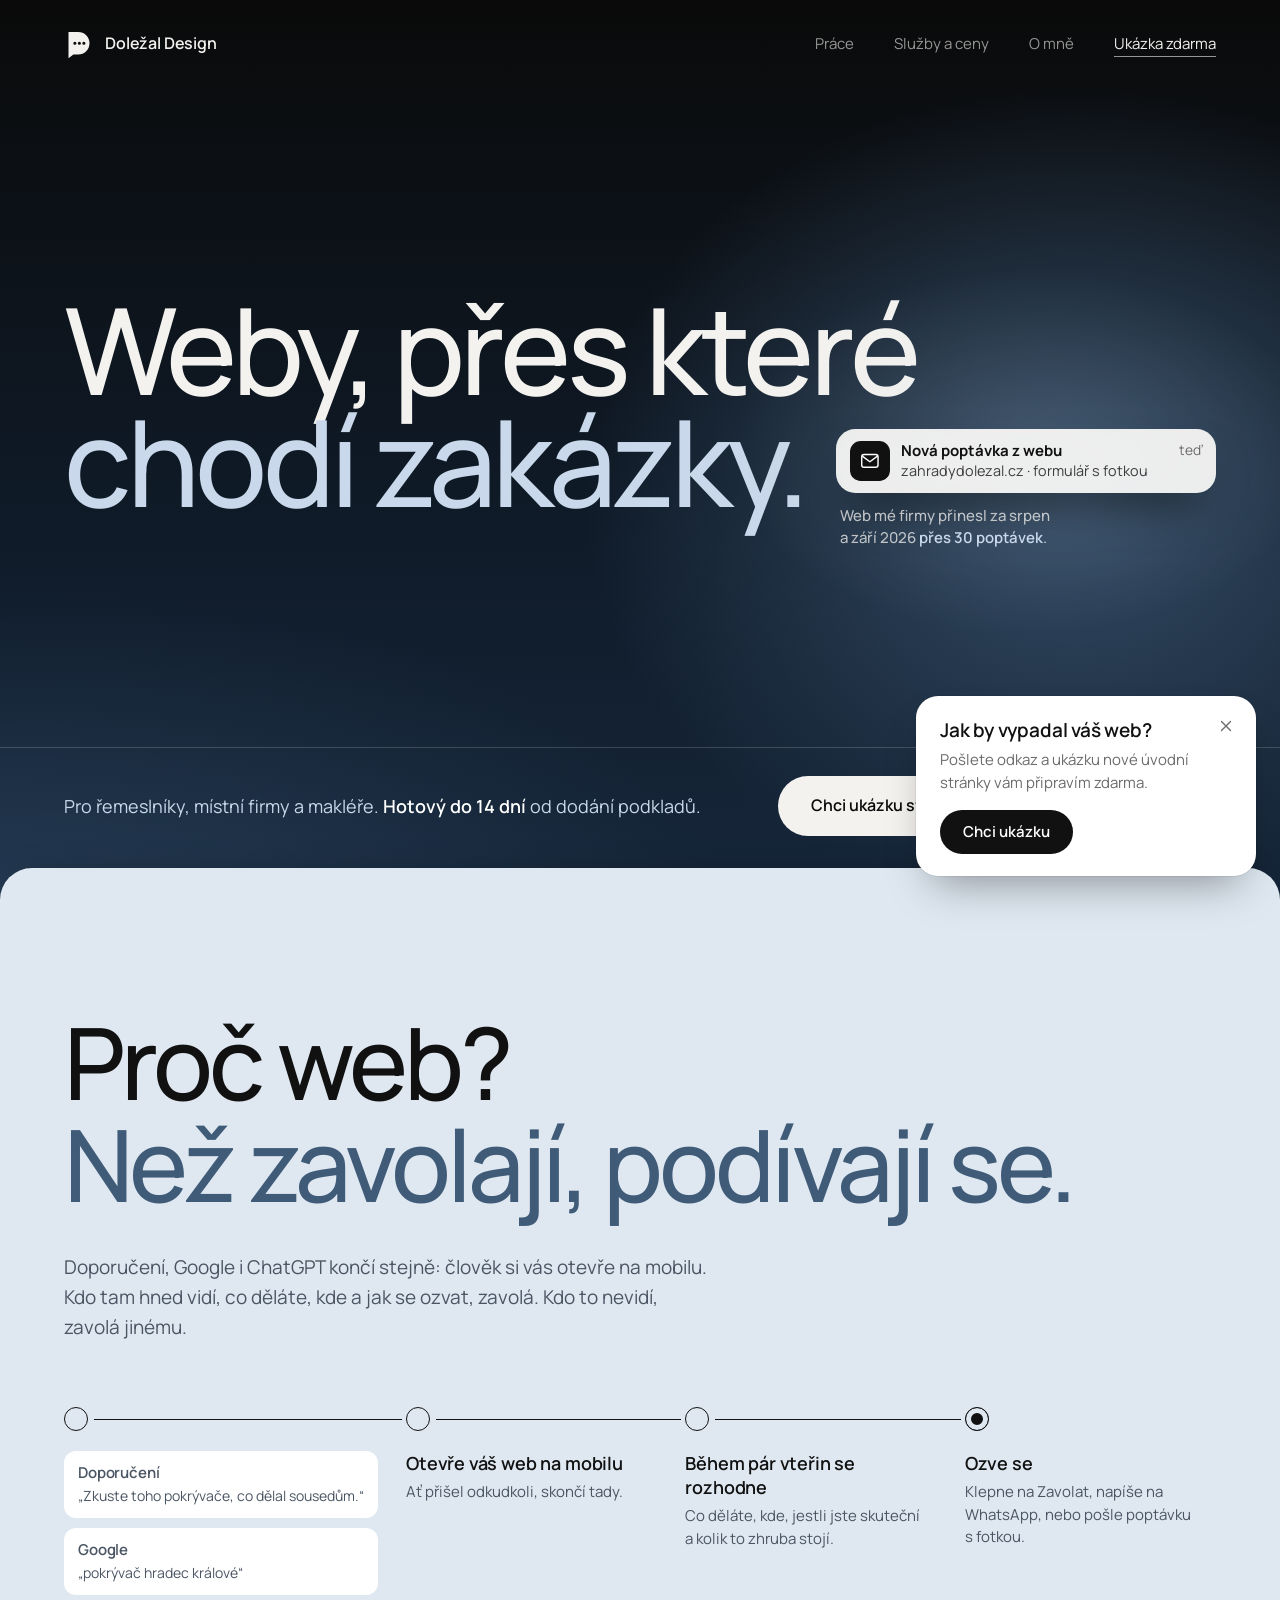
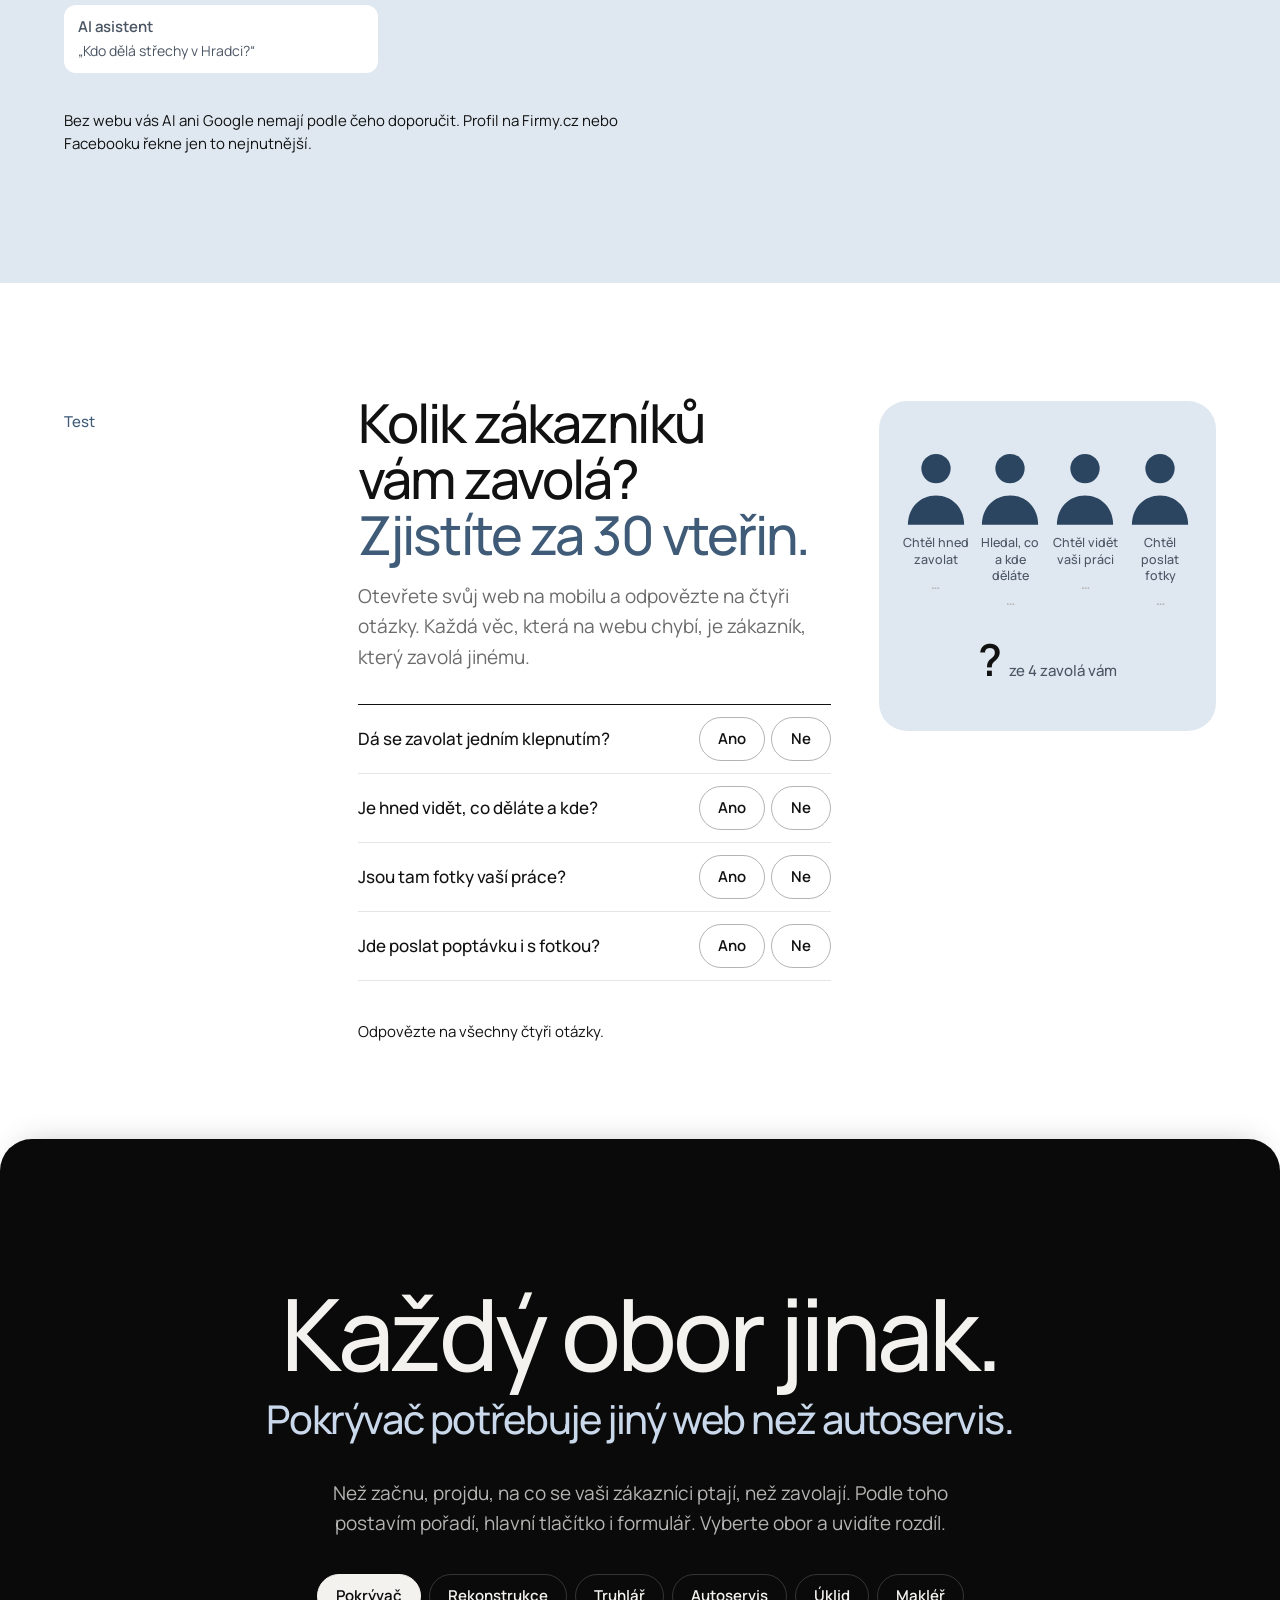
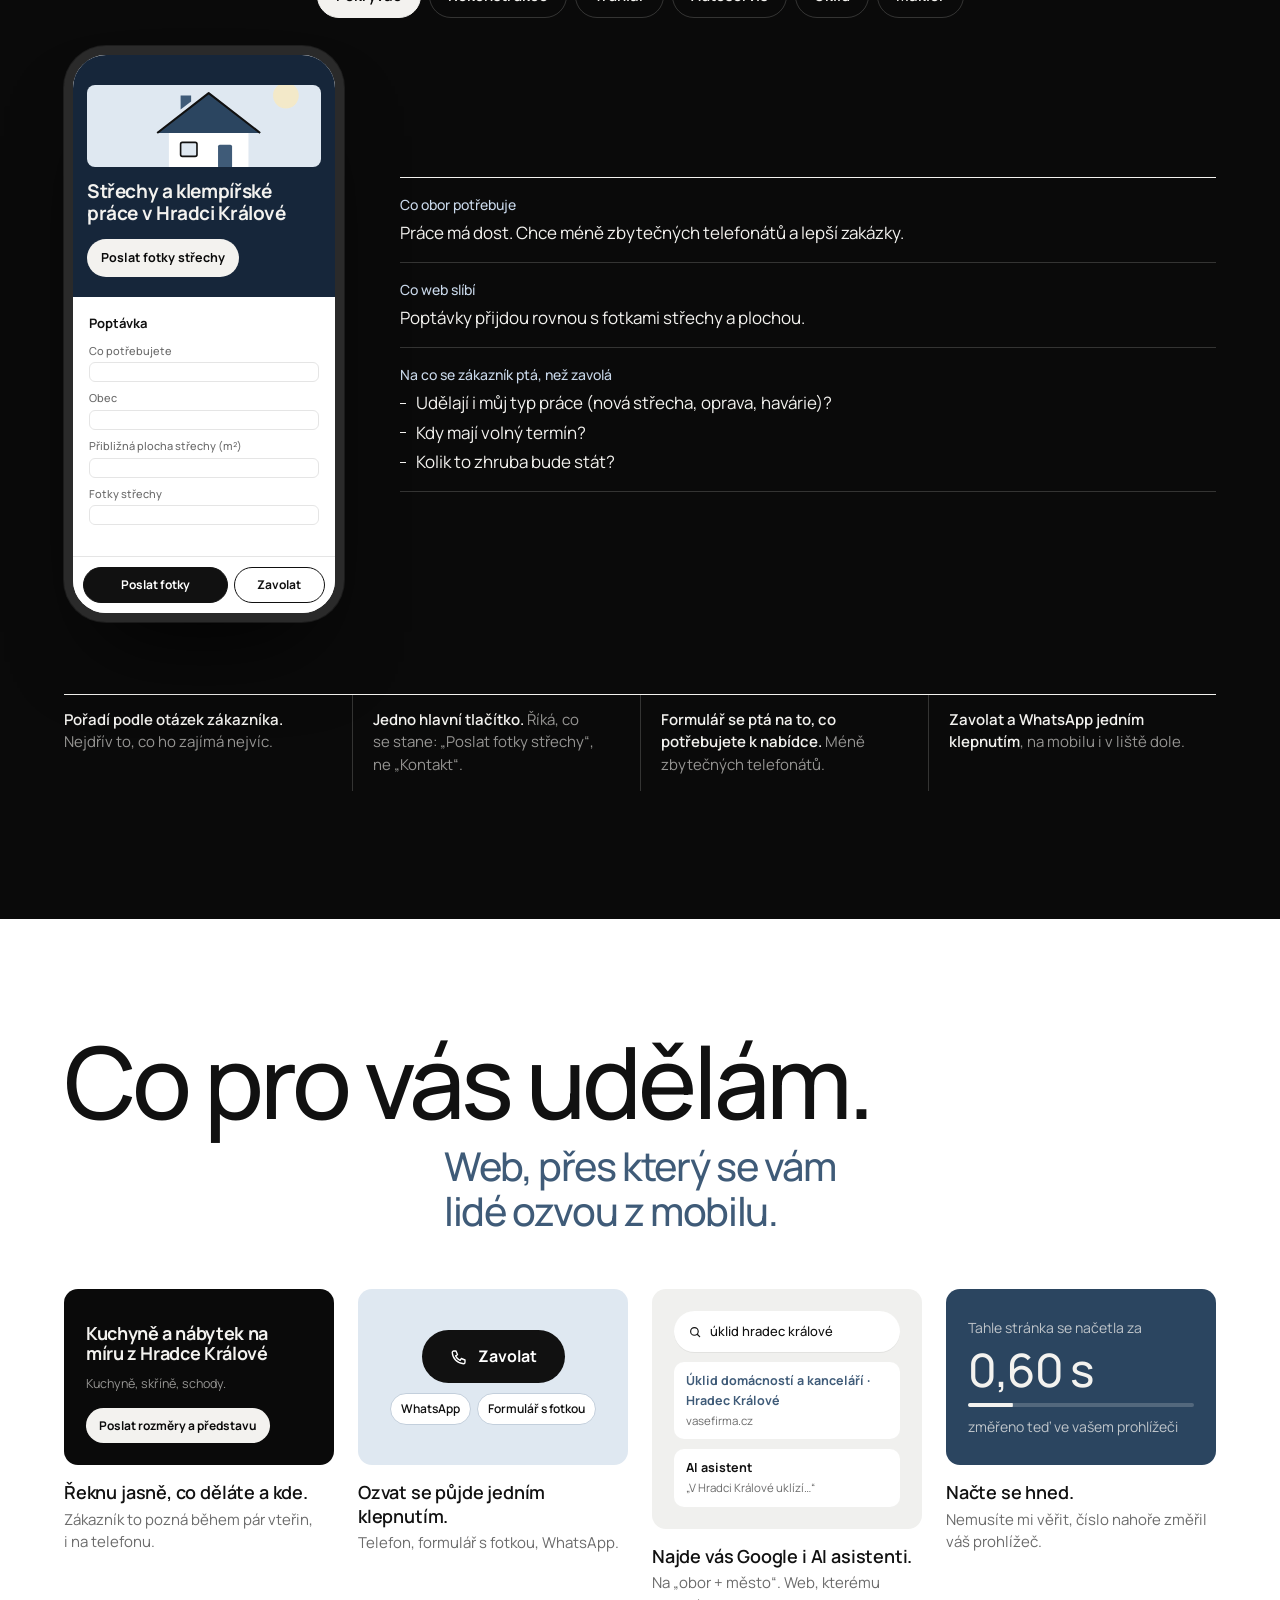
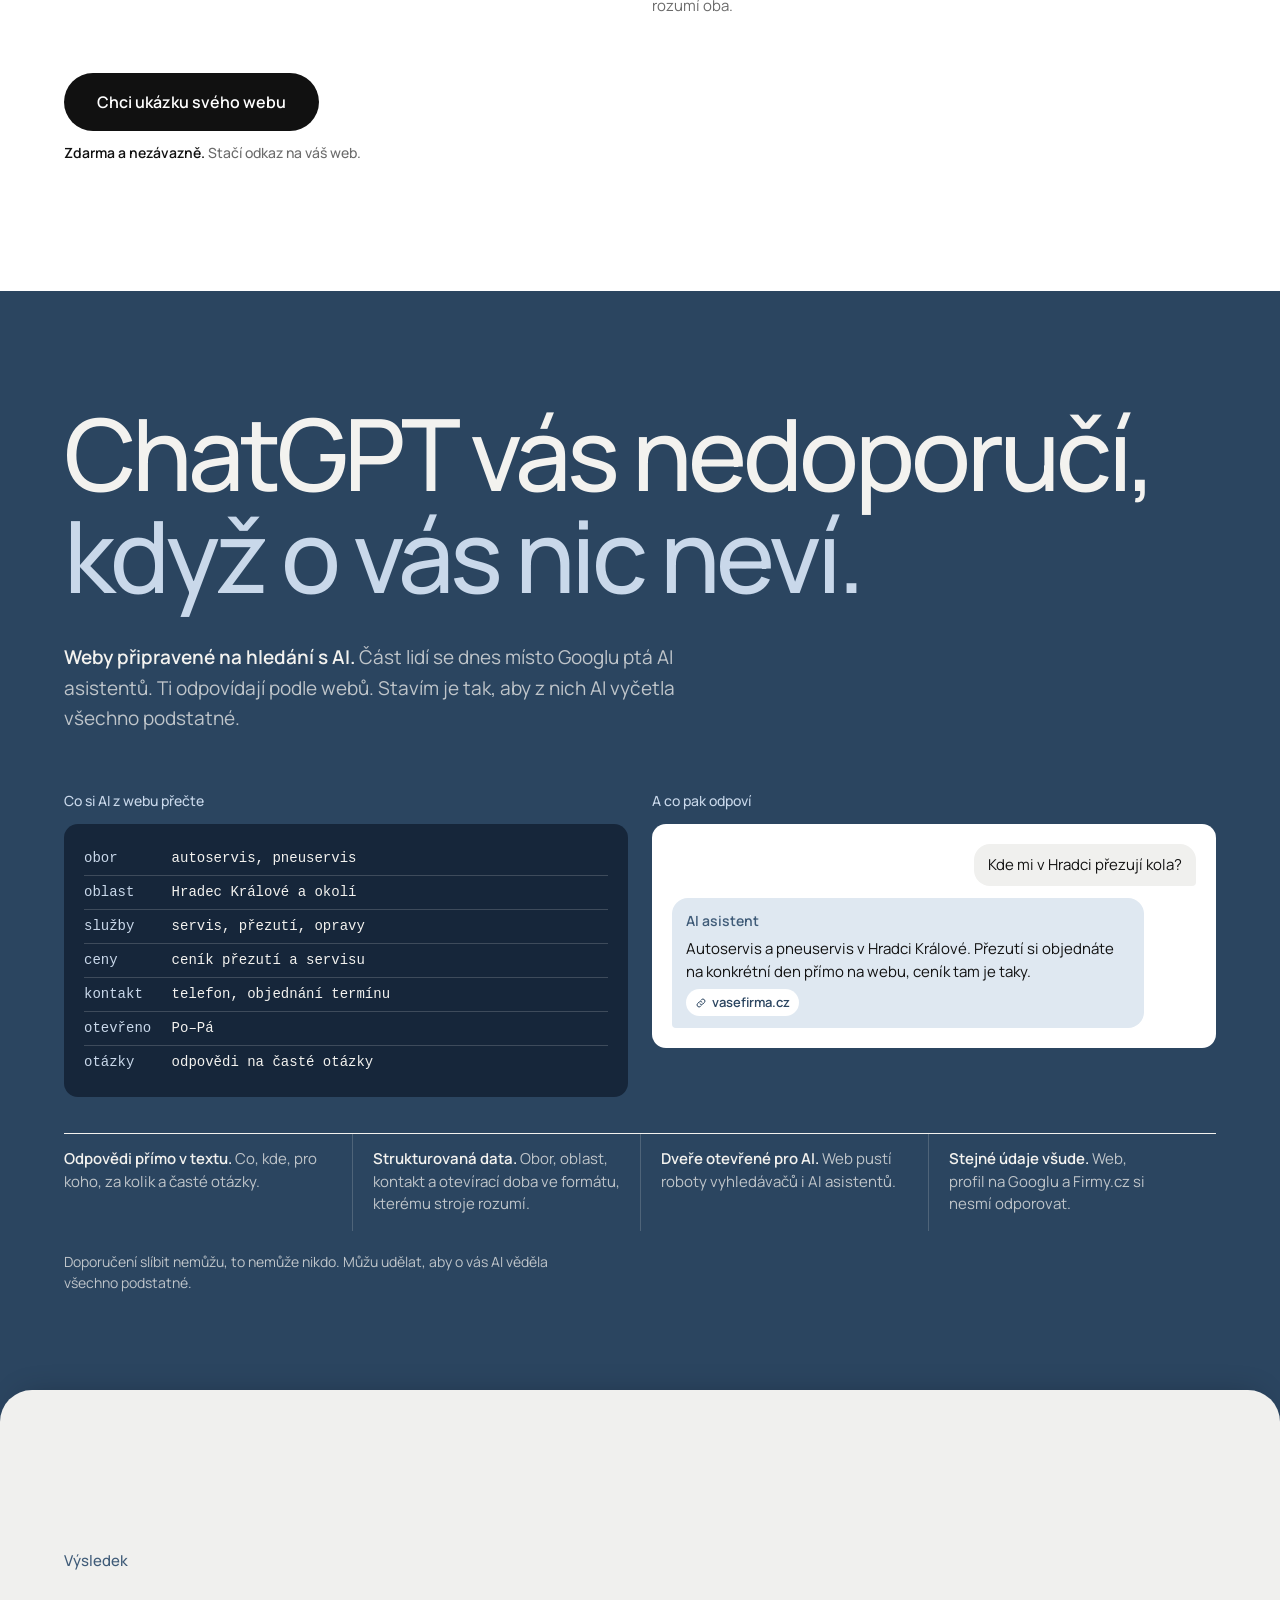
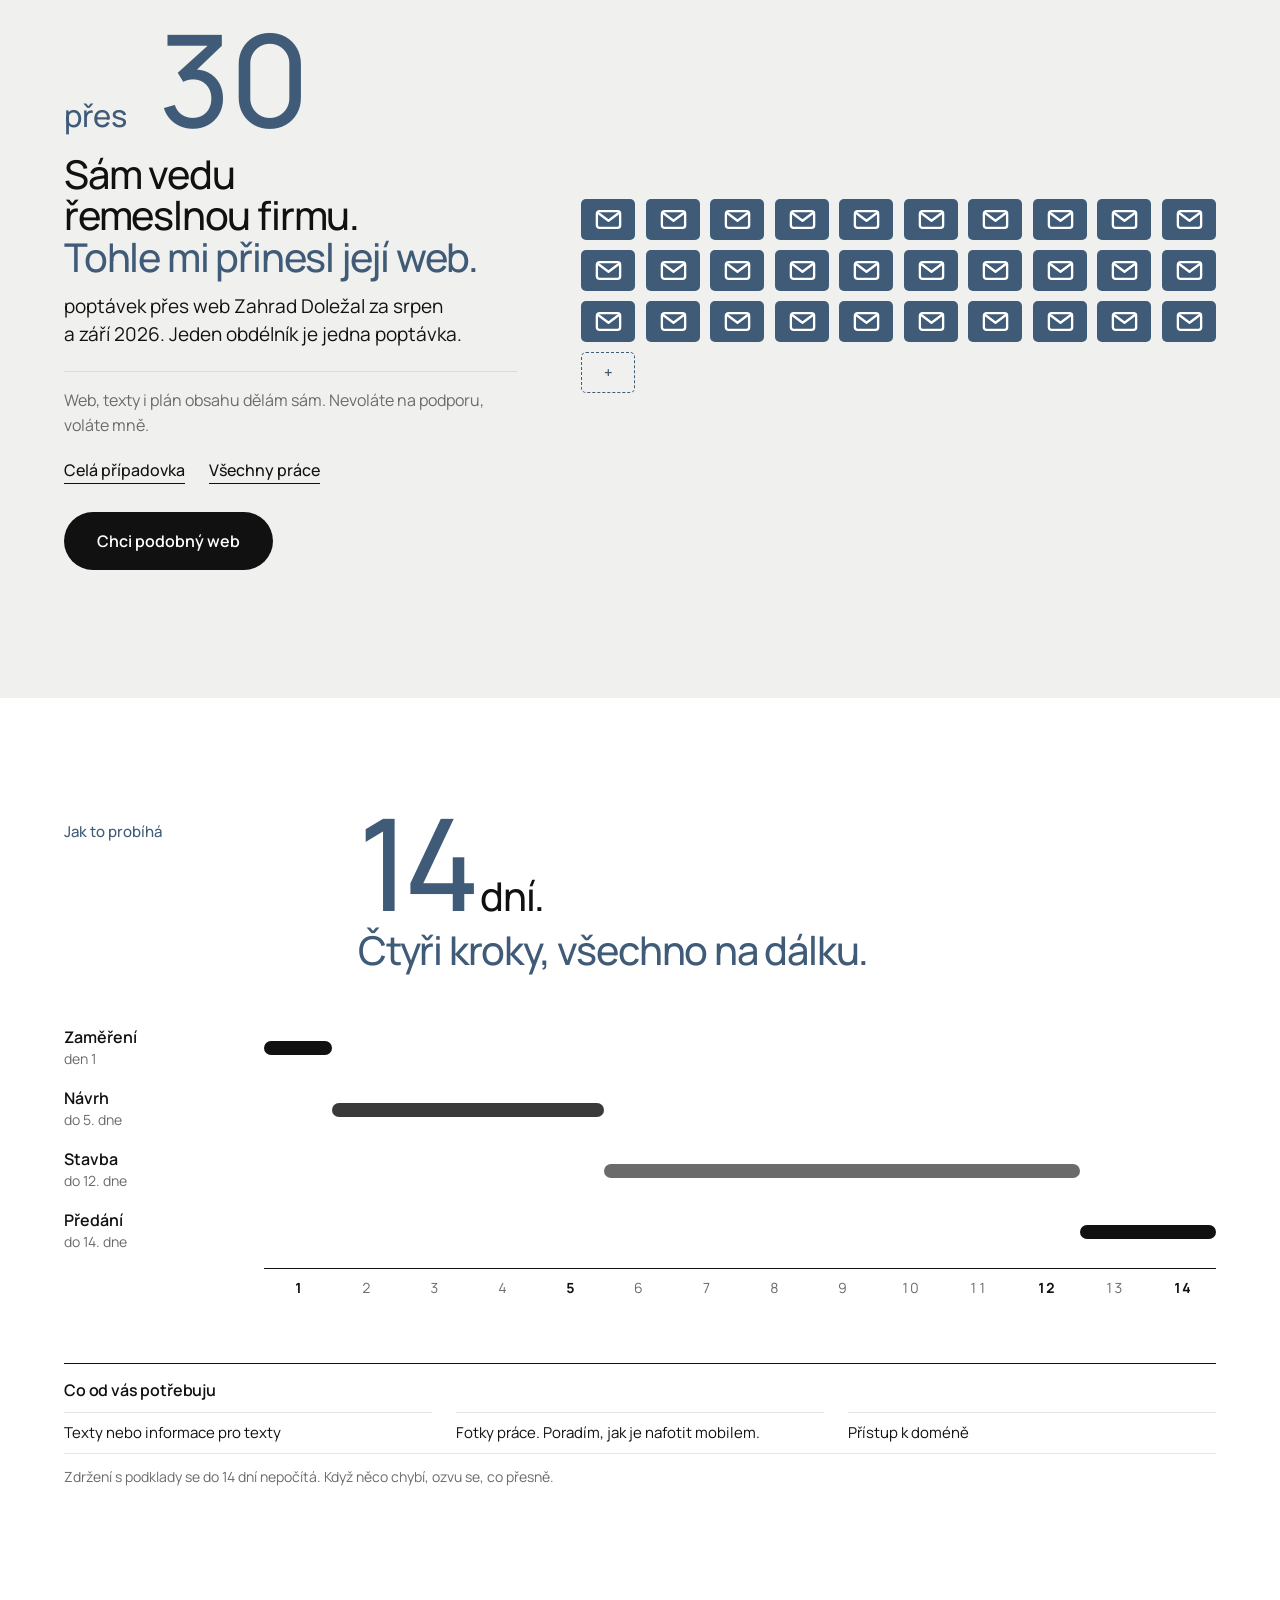
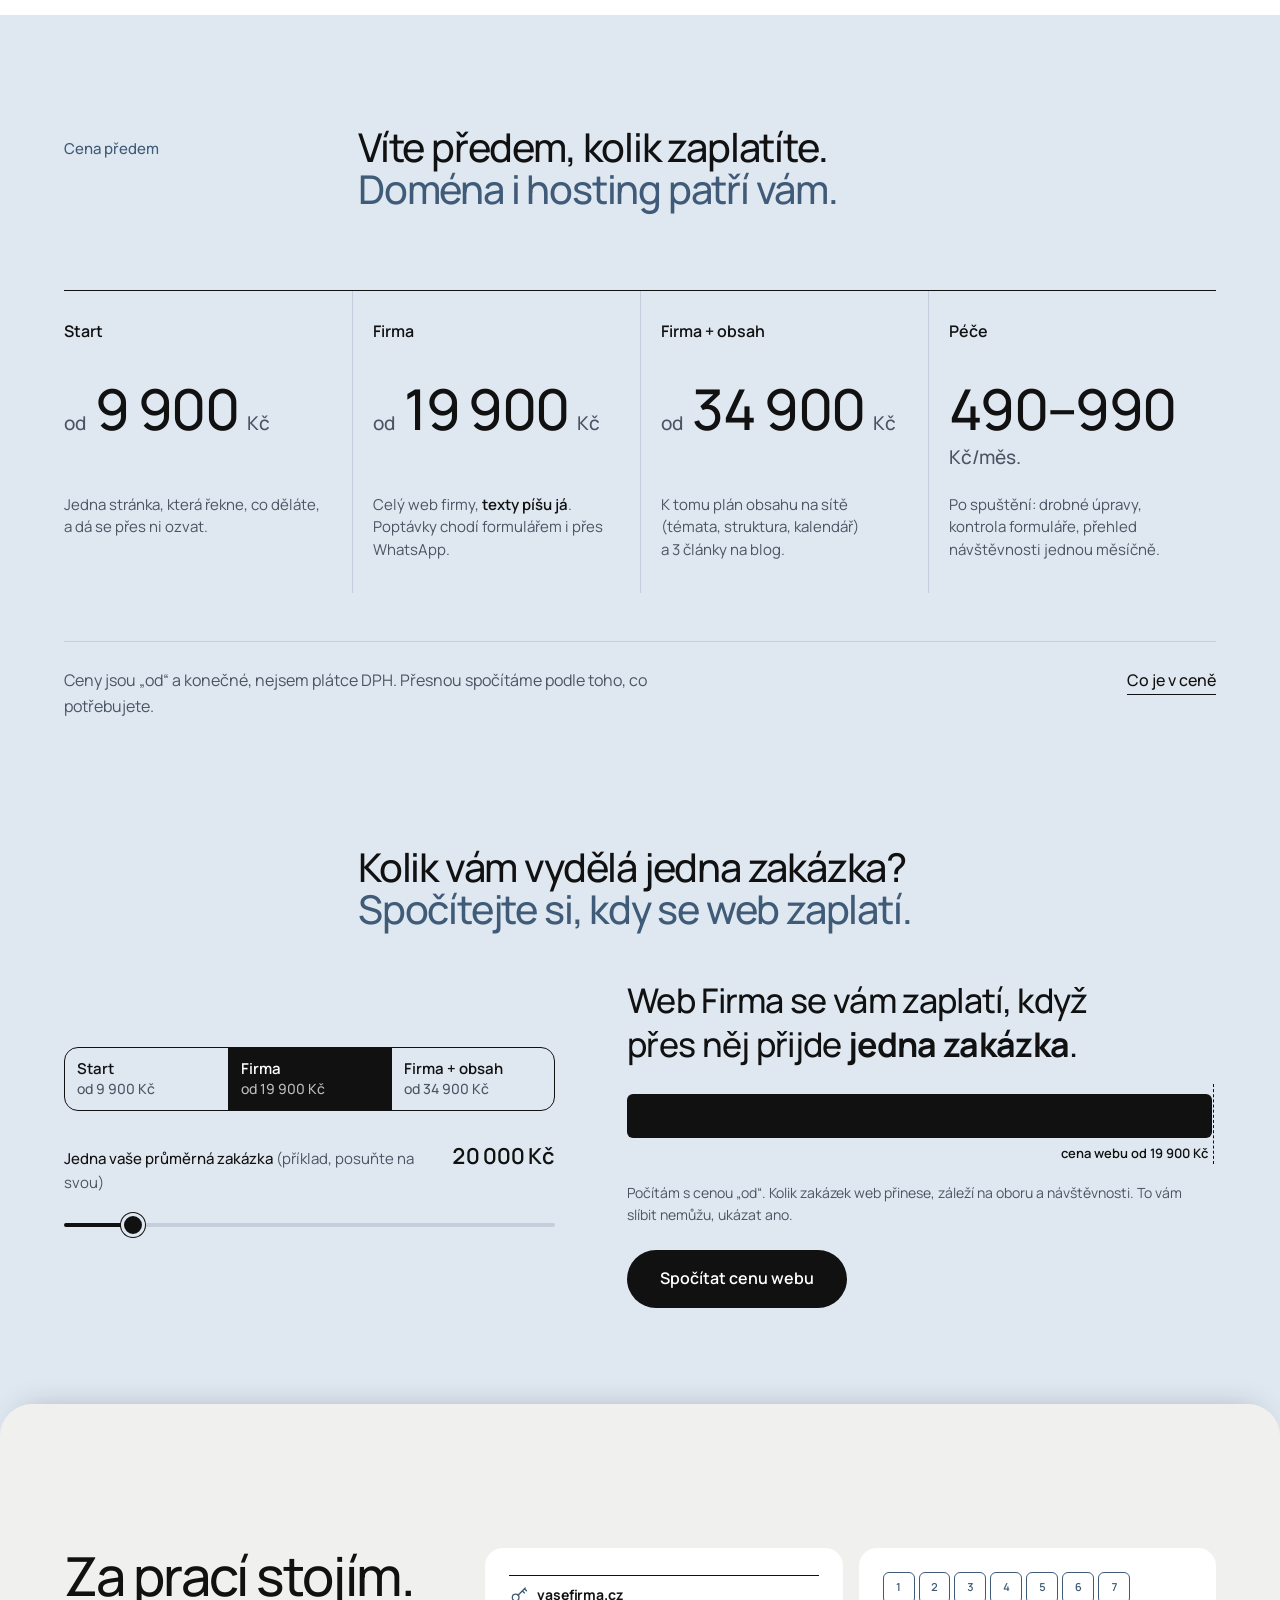
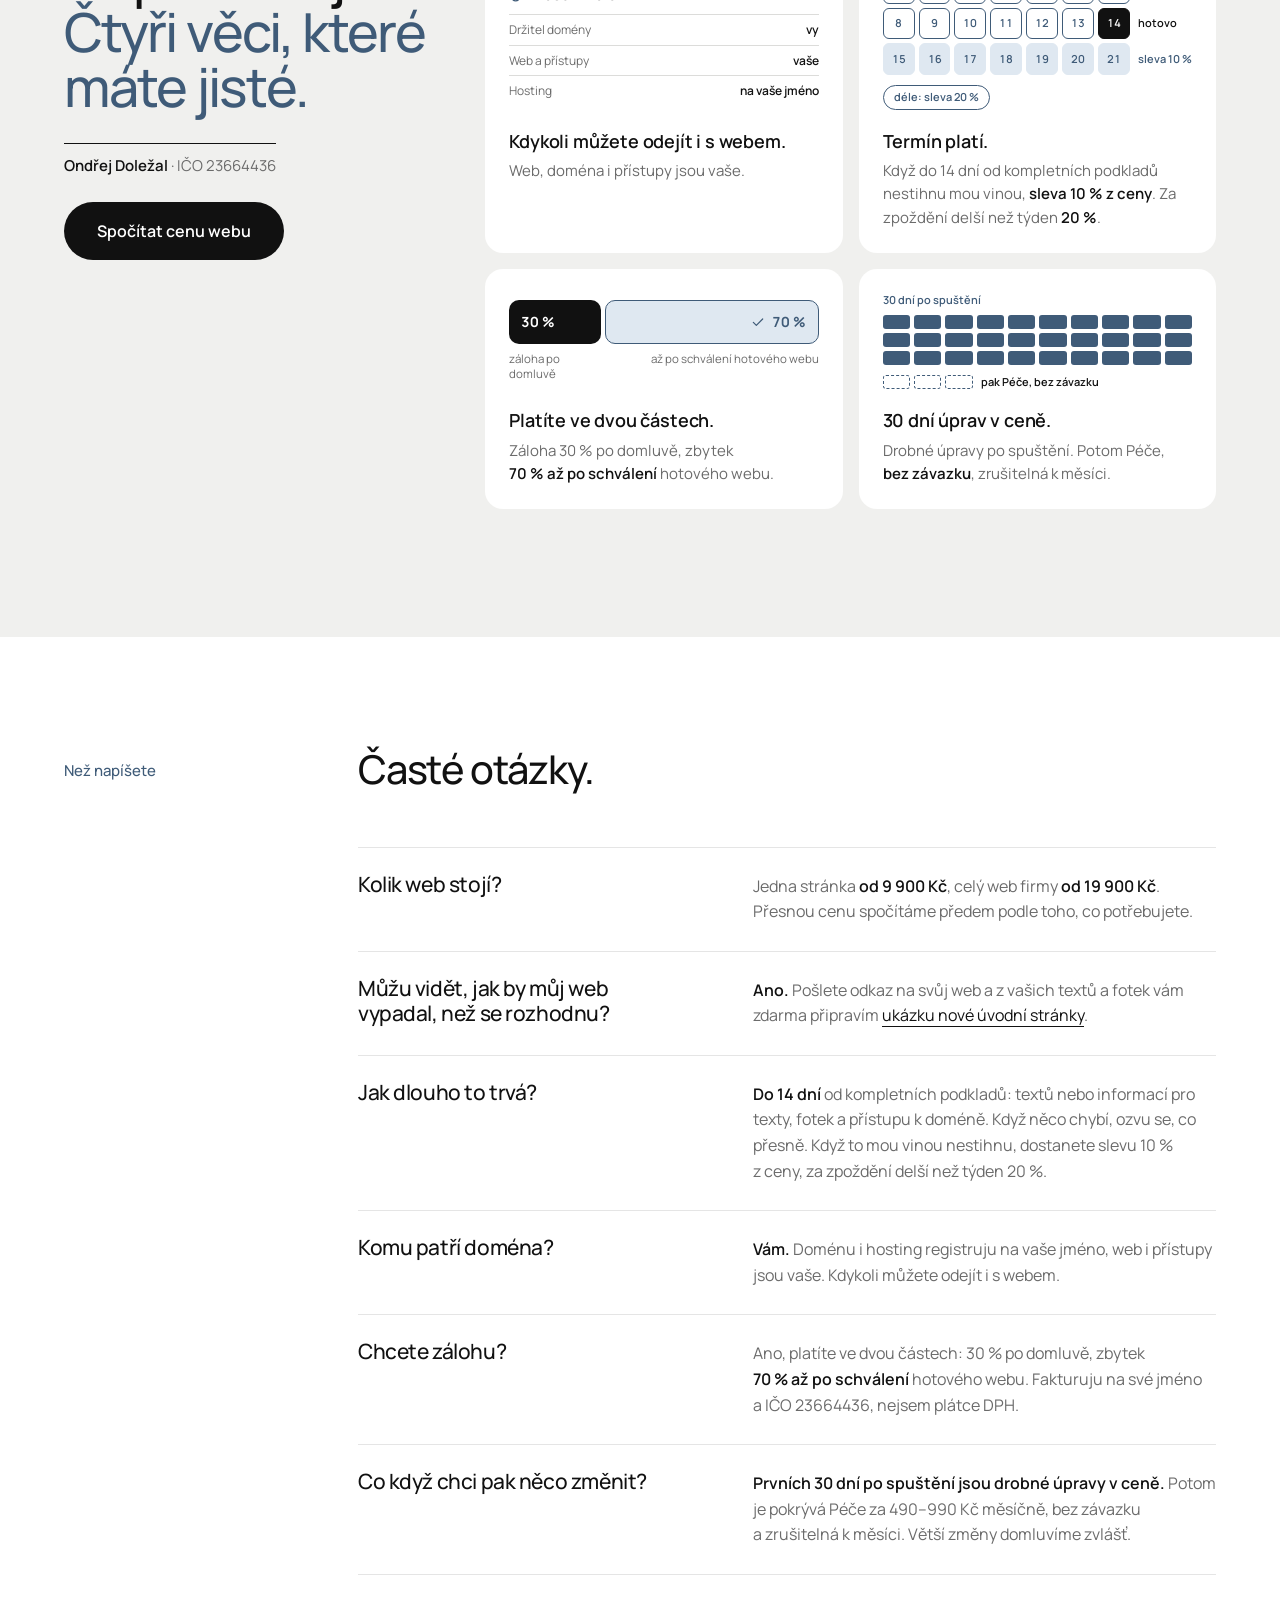
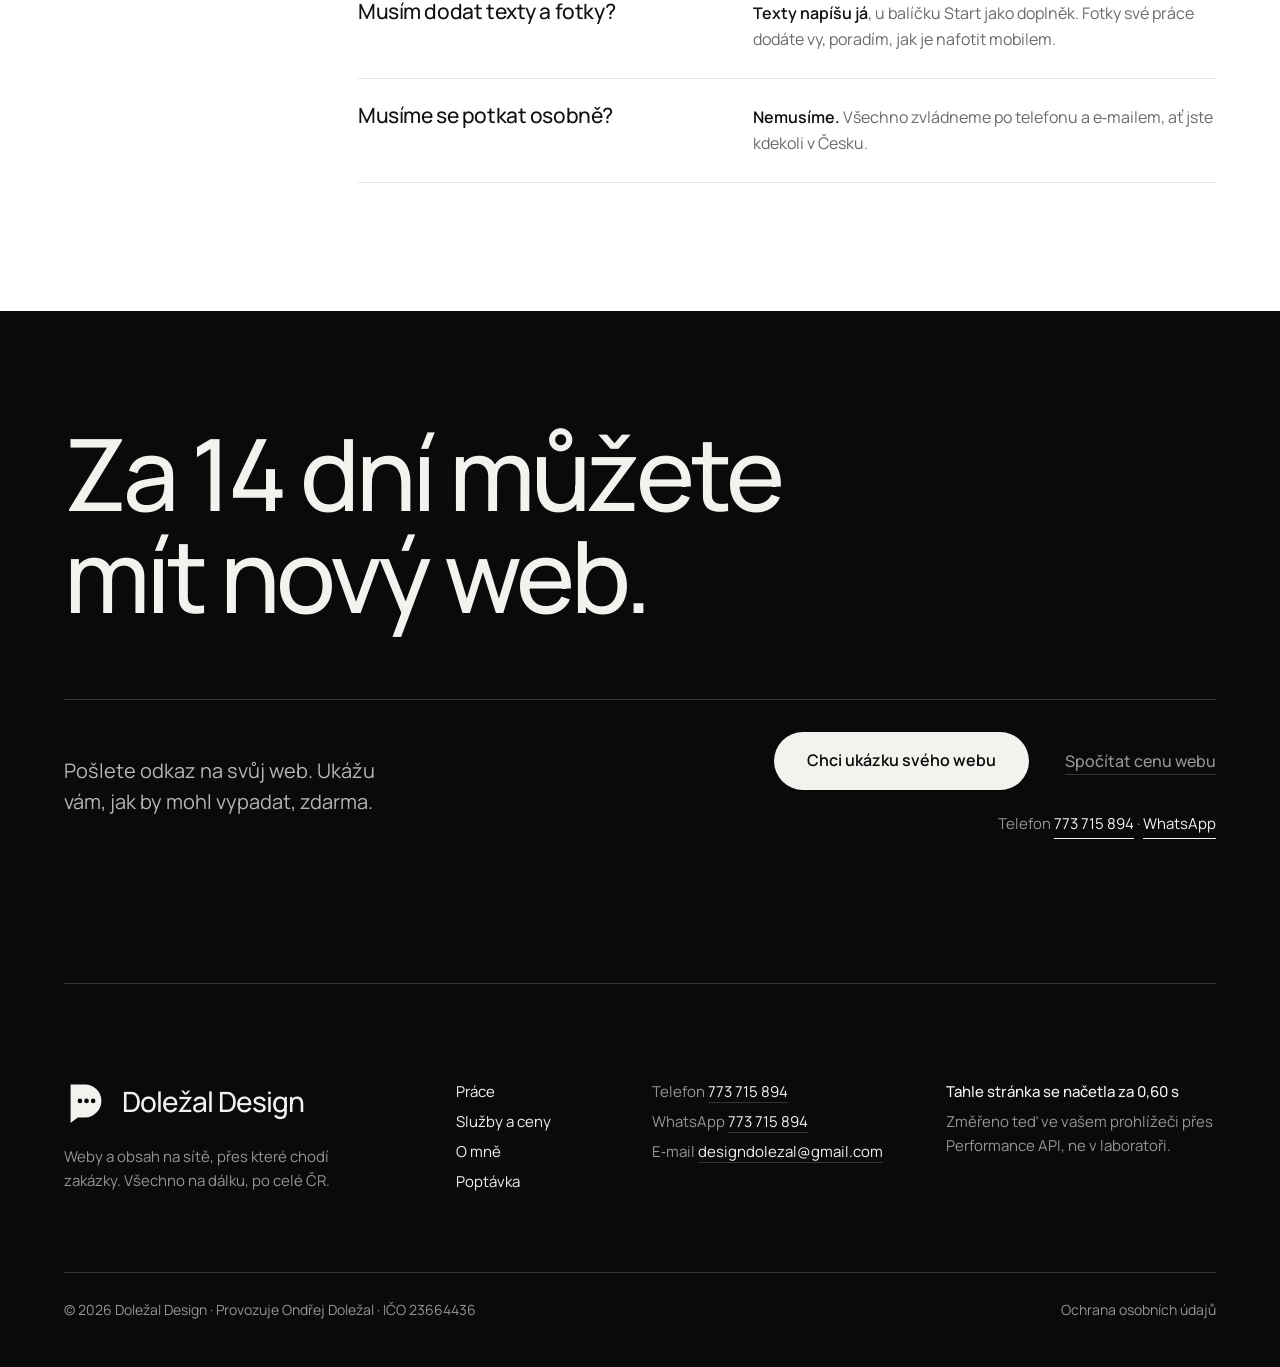
==== commit 77b52d0b: "Náhled webu dolezaldesign.cz Co-Authored-By: Claude Opus 5.5 <noreply@anthropic.com>" ====
--- a/index.html
+++ b/index.html
@@ -18,8 +18,8 @@
   <link rel="icon" href="data:image/svg+xml,%3Csvg xmlns='http://www.w3.org/2000/svg' viewBox='0 0 40 40'%3E%3Crect width='40' height='40' rx='9' fill='%23111'/%3E%3Cpath transform='translate(4.4 3.2) scale(.78)' fill='%23fff' fill-rule='evenodd' d='M6 4h13a15 15 0 0 1 0 30h-6.5L6 39ZM12.4 19a2.1 2.1 0 1 0 4.2 0a2.1 2.1 0 1 0-4.2 0ZM18.4 19a2.1 2.1 0 1 0 4.2 0a2.1 2.1 0 1 0-4.2 0ZM24.4 19a2.1 2.1 0 1 0 4.2 0a2.1 2.1 0 1 0-4.2 0Z'/%3E%3C/svg%3E">
 
   <link rel="preload" href="assets/fonts/Manrope-Variable-latin.woff2" as="font" type="font/woff2" crossorigin>
-  <link rel="stylesheet" href="assets/css/tokens.css?v=202610142014">
-  <link rel="stylesheet" href="assets/css/main.css?v=202610142014">
+  <link rel="stylesheet" href="assets/css/tokens.css?v=202610151749">
+  <link rel="stylesheet" href="assets/css/main.css?v=202610151749">
   <script type="application/ld+json">
   {
     "@context": "https://schema.org",
@@ -35,9 +35,9 @@
   }
   </script>
   <script>document.documentElement.classList.add('js')</script>
-  <script src="assets/js/main.js?v=202610142014" defer></script>
-
-  <script src="assets/js/uvod.js?v=202610142014" defer></script>
+  <script src="assets/js/main.js?v=202610151749" defer></script>
+
+  <script src="assets/js/uvod.js?v=202610151749" defer></script>
 </head>
 <body>
 
